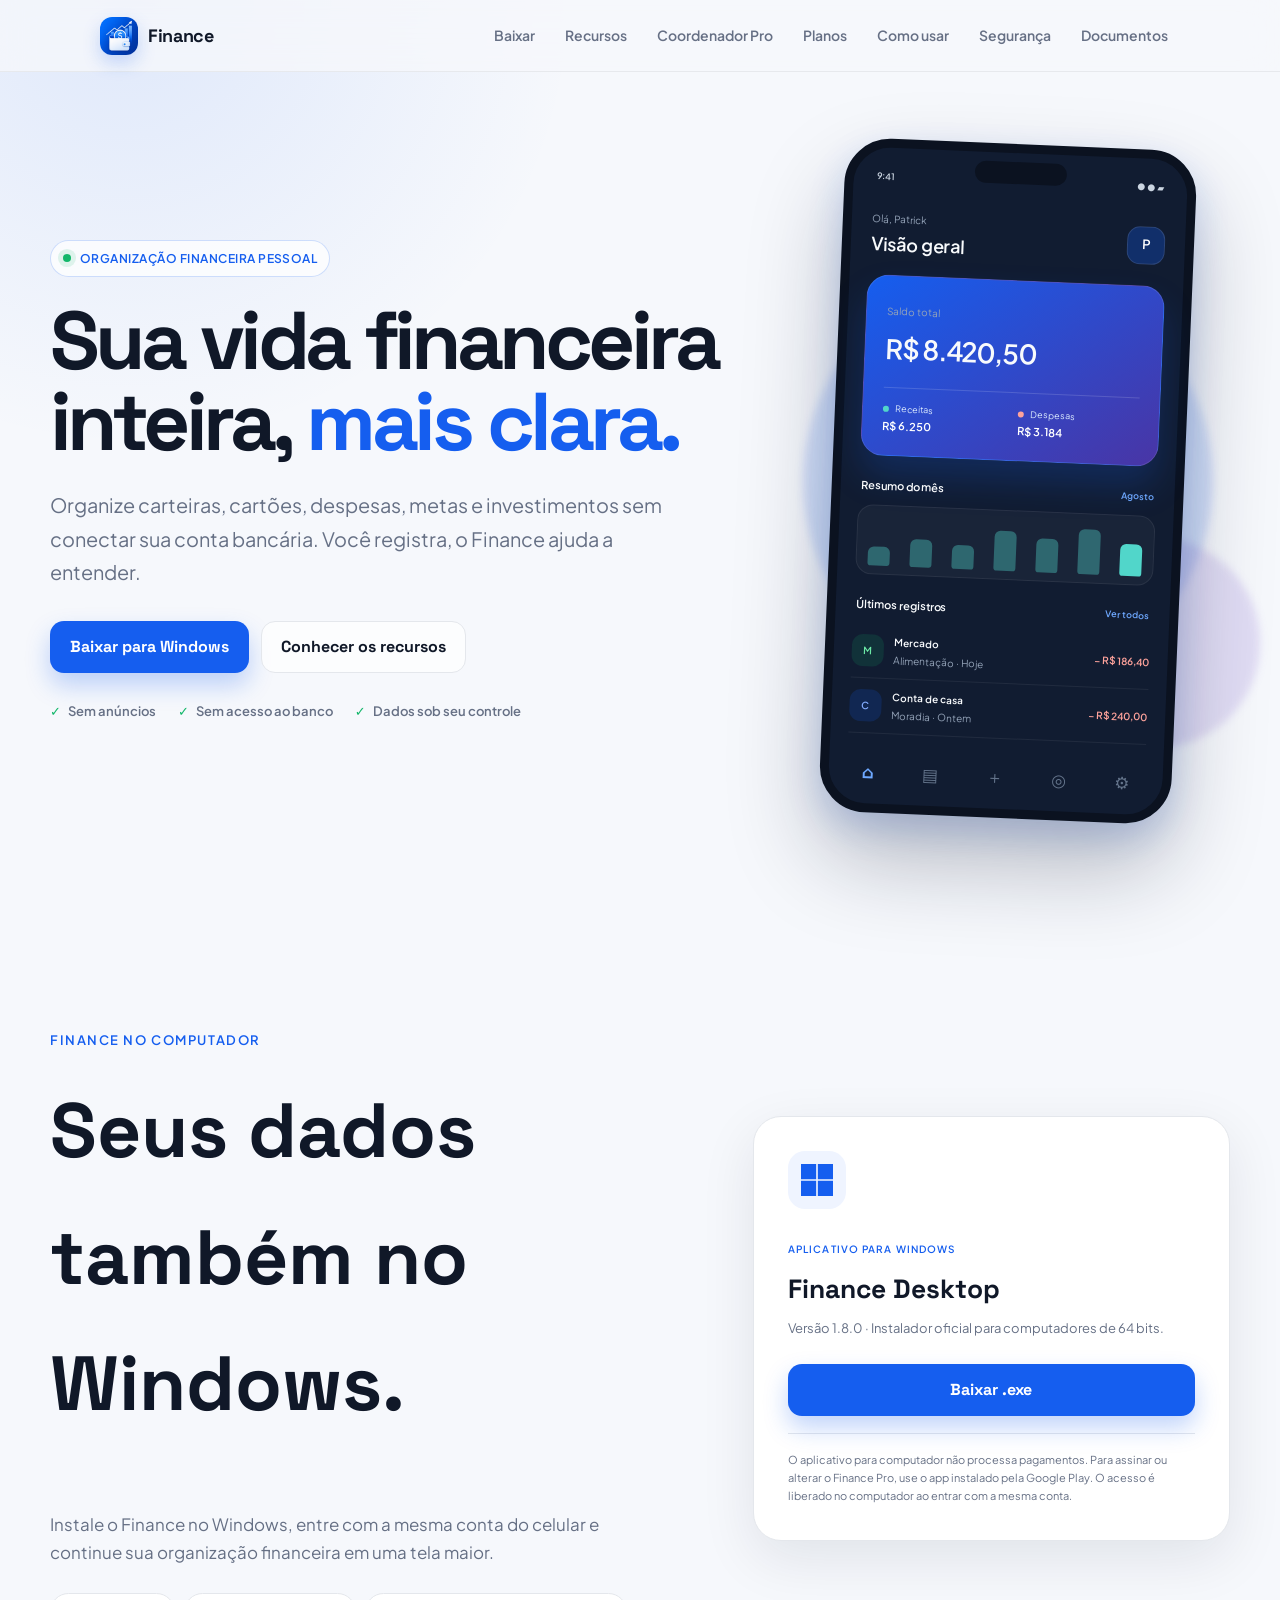
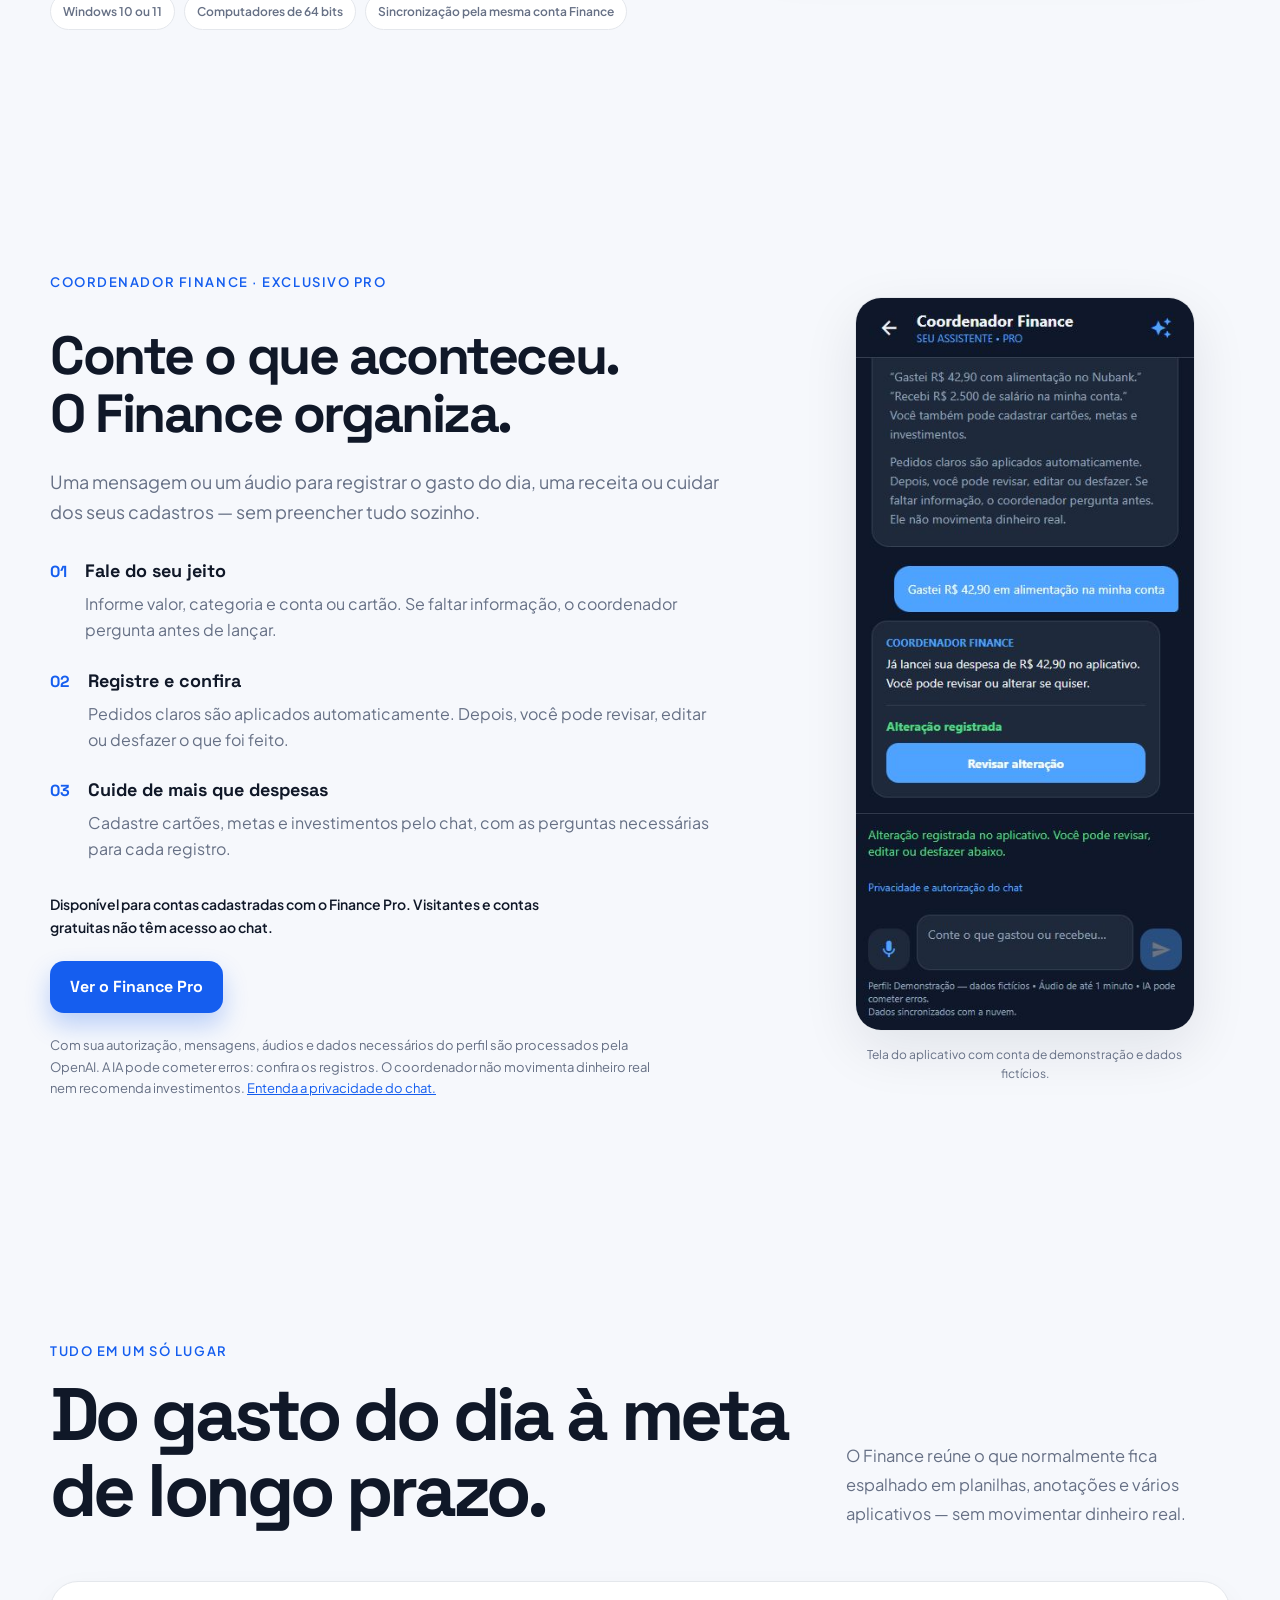
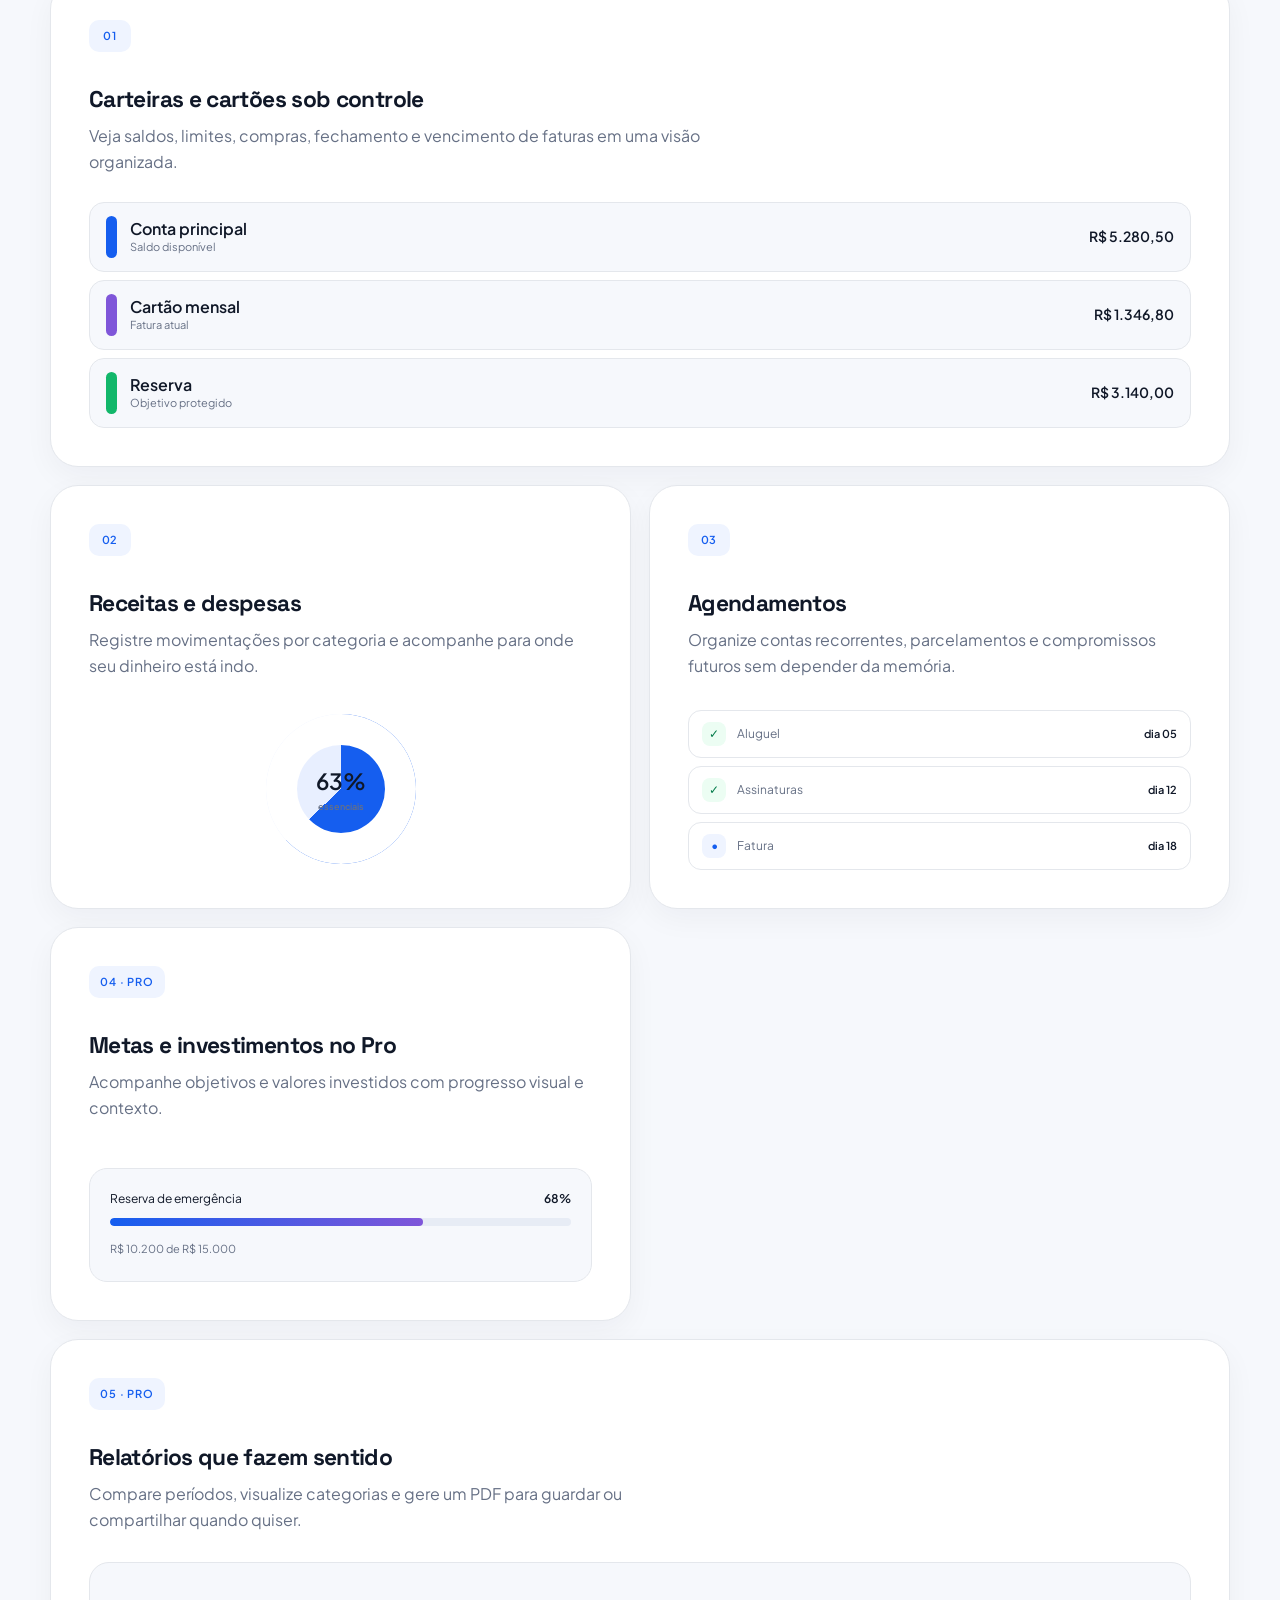
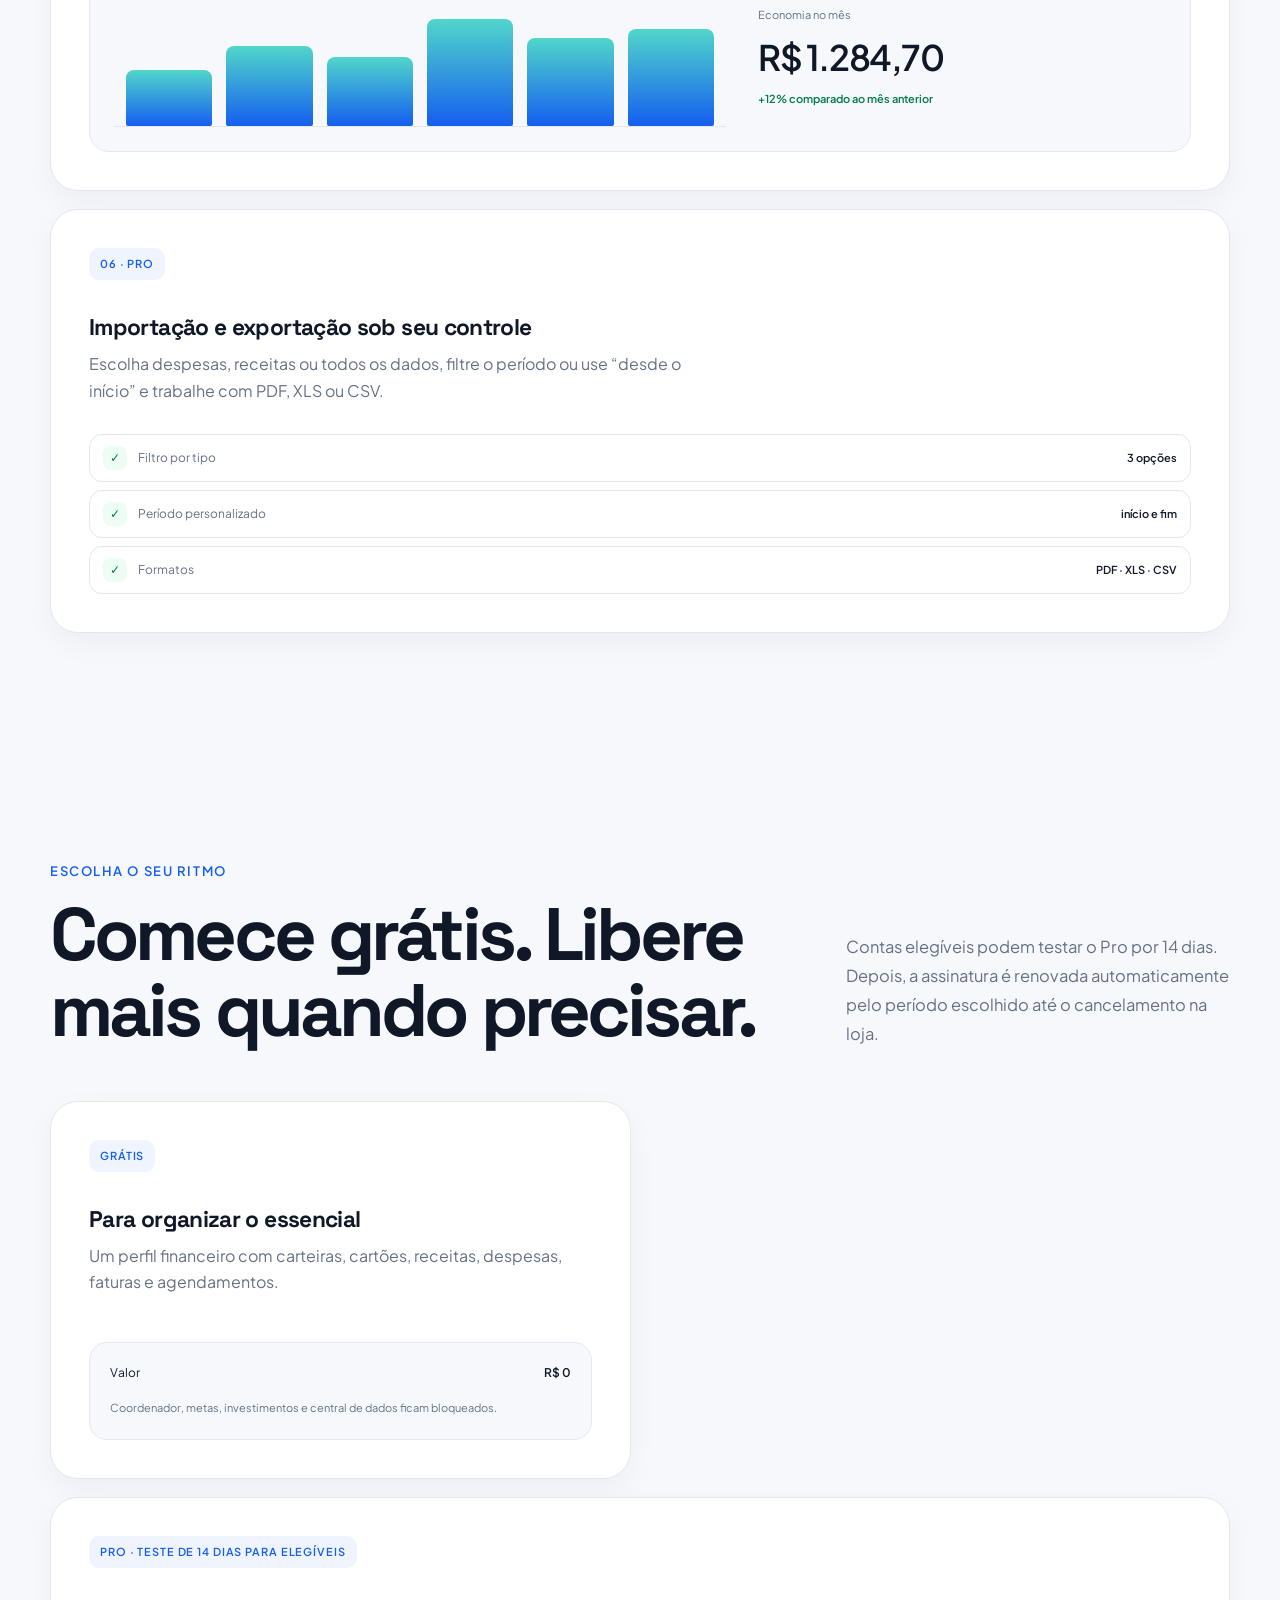
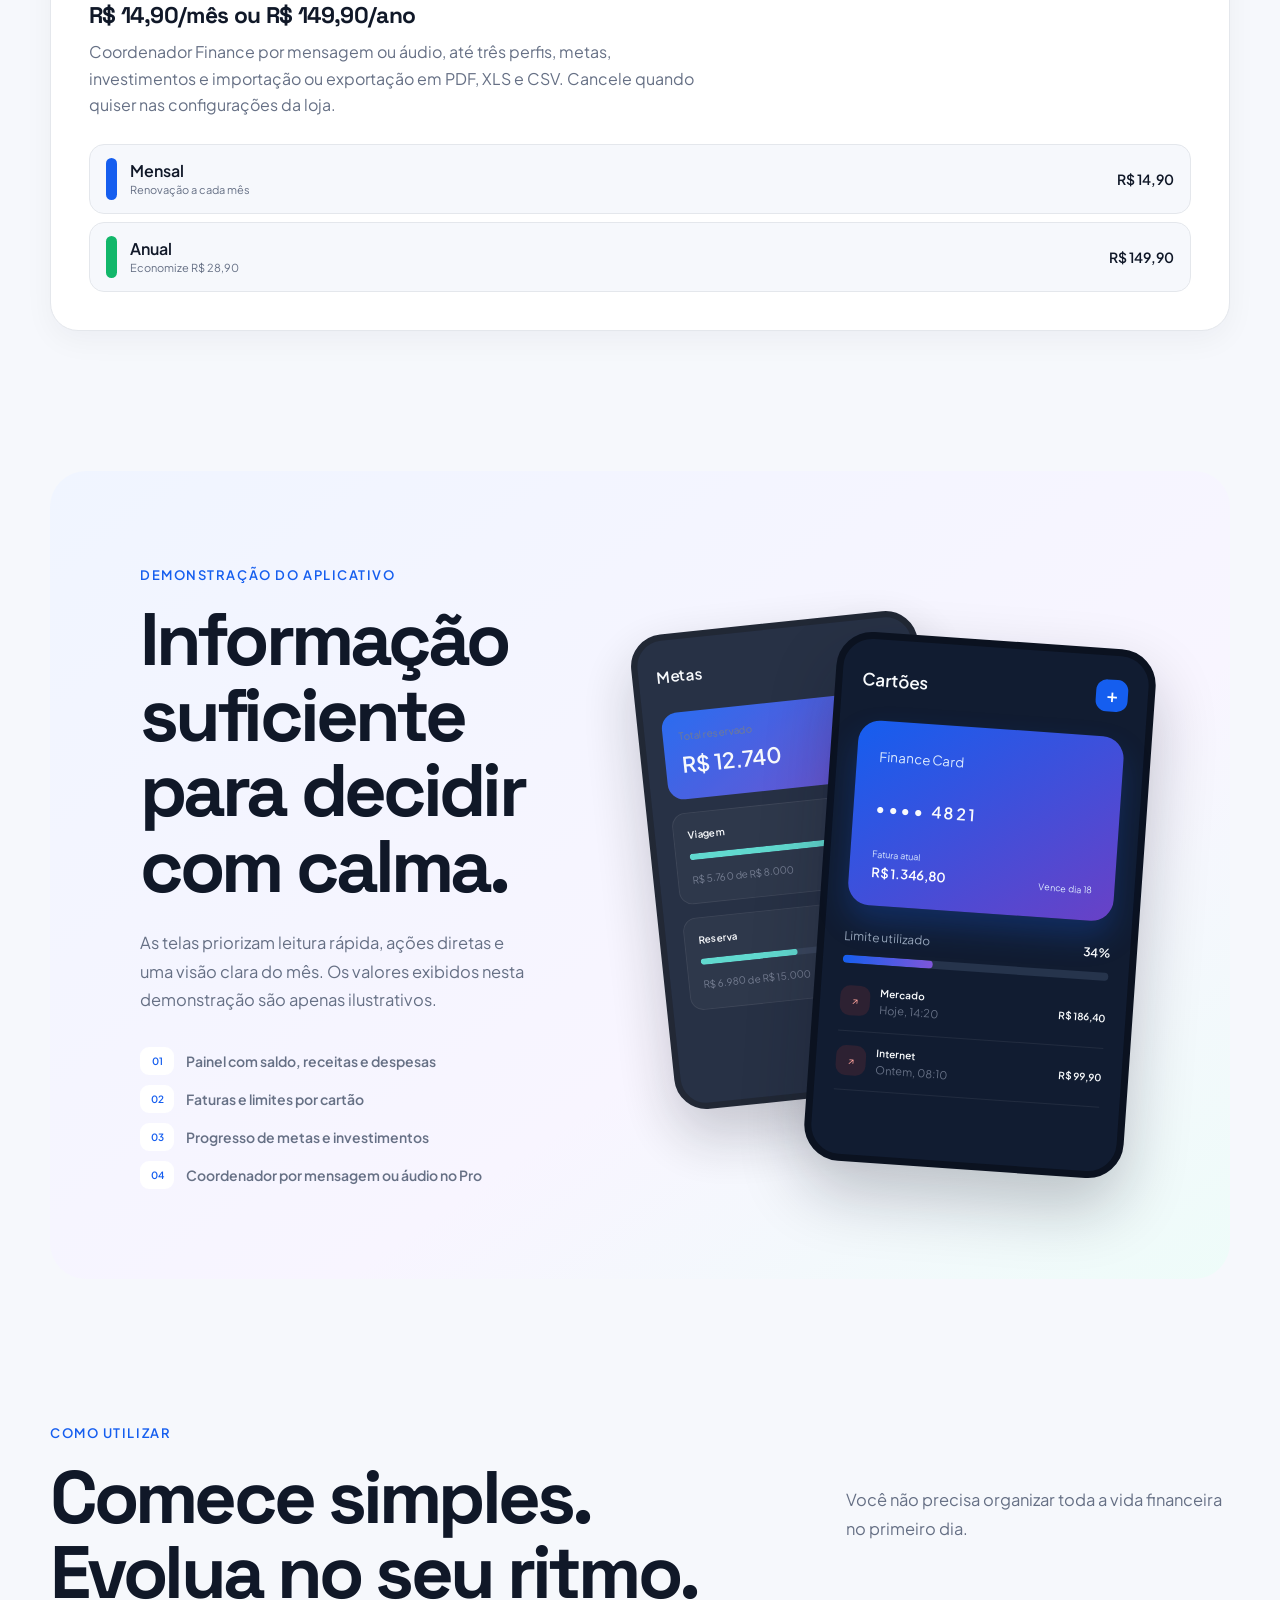
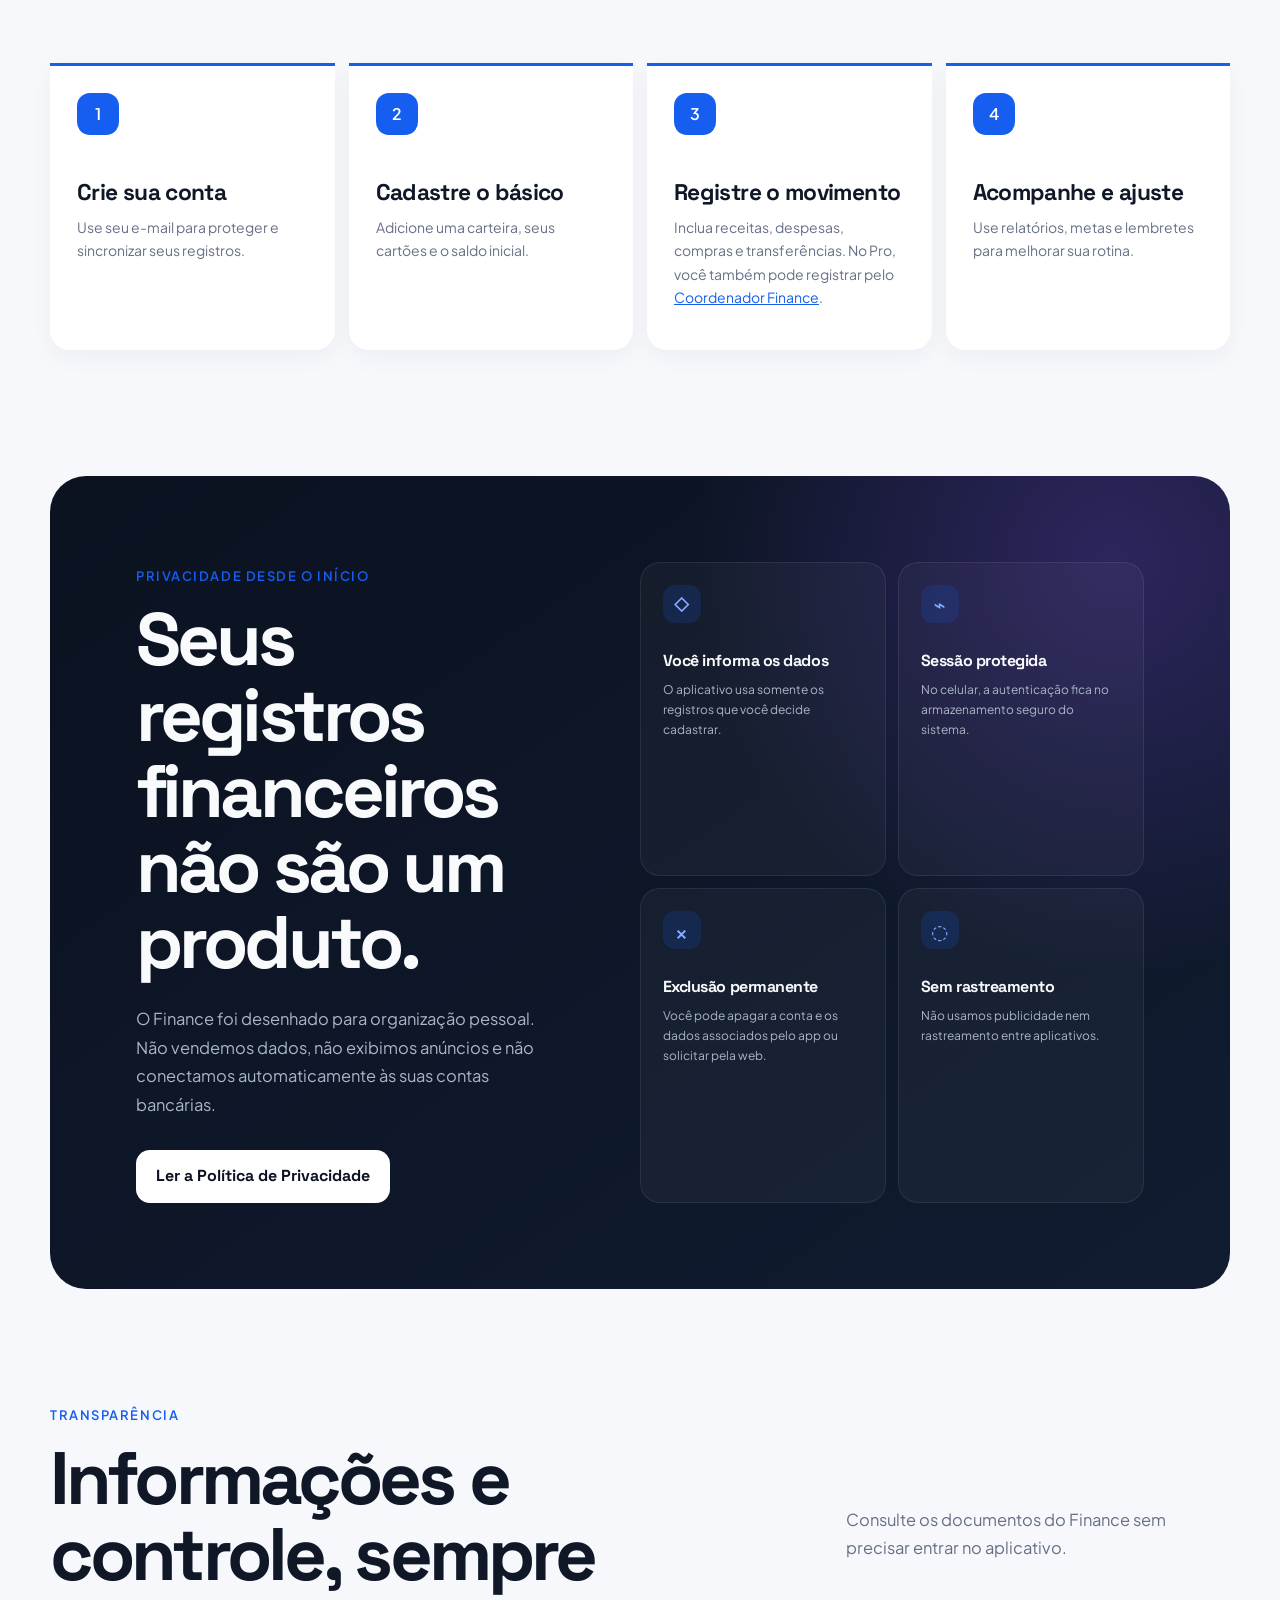
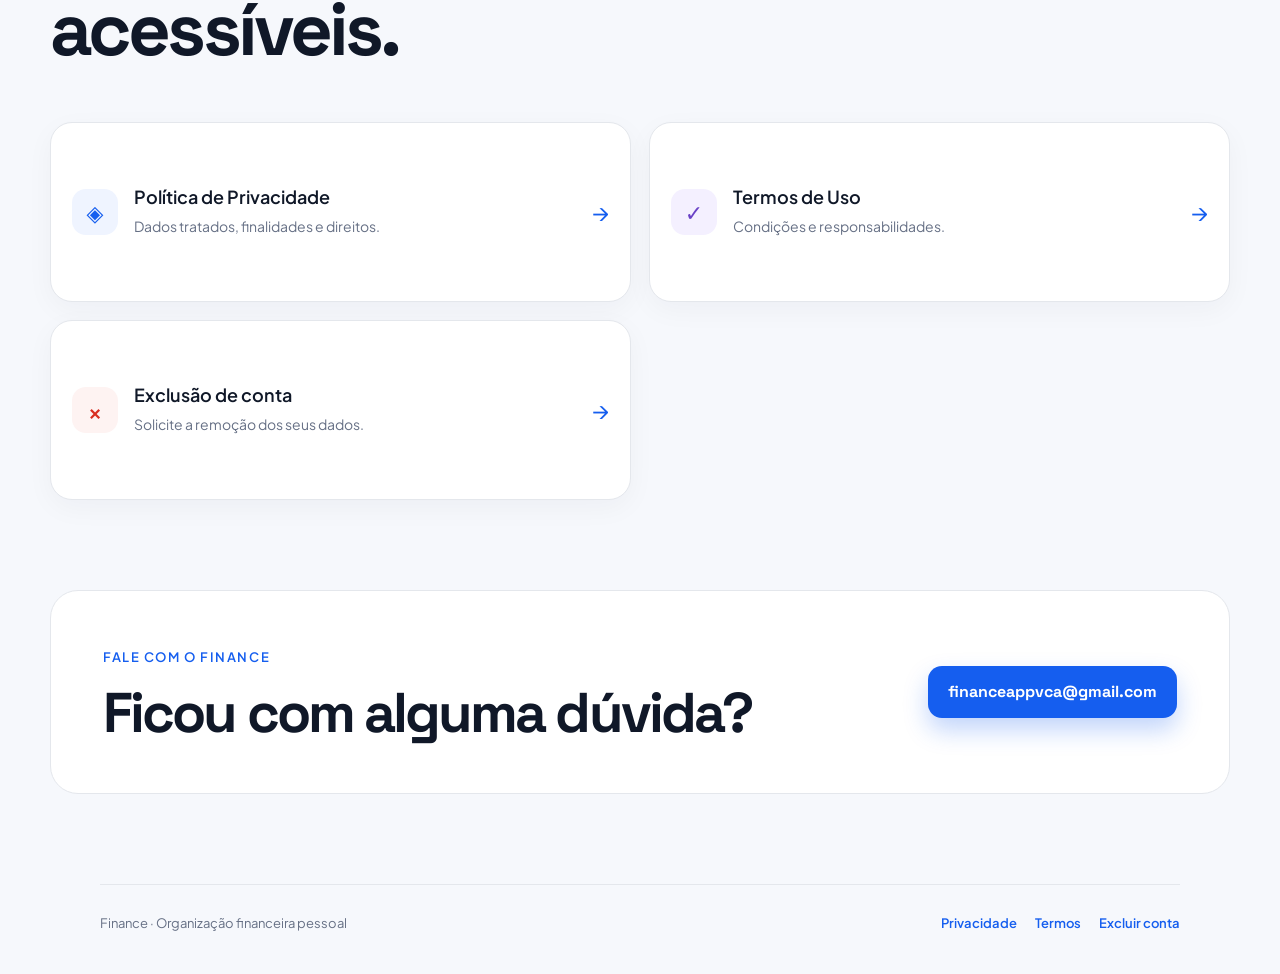
==== index.html @ f8dd66e9 "feat: present Finance Pro coordinator on official website" ====
<!doctype html>
<html lang="pt-BR">
  <head>
    <meta charset="utf-8" />
    <meta name="viewport" content="width=device-width, initial-scale=1" />
    <meta
      name="description"
      content="Organize despesas, cartões, metas e investimentos com o Finance. No Pro, registre por mensagem ou áudio com o Coordenador Finance."
    />
    <meta name="theme-color" content="#0b1220" />
    <meta property="og:type" content="website" />
    <meta property="og:locale" content="pt_BR" />
    <meta
      property="og:title"
      content="Finance — Sua vida financeira, mais clara"
    />
    <meta
      property="og:description"
      content="Organize sua vida financeira e registre por mensagem ou áudio com o Coordenador Finance, exclusivo do Pro."
    />
    <meta
      property="og:url"
      content="https://soufinance.com.br/"
    />
    <meta
      property="og:image"
      content="https://patrickvca.github.io/FinanceApp-legal/assets/og.png"
    />
    <meta name="twitter:card" content="summary_large_image" />
    <meta
      name="twitter:title"
      content="Finance — Sua vida financeira, mais clara"
    />
    <meta
      name="twitter:description"
      content="Organize sua vida financeira e registre por mensagem ou áudio com o Coordenador Finance, exclusivo do Pro."
    />
    <meta
      name="twitter:image"
      content="https://patrickvca.github.io/FinanceApp-legal/assets/og.png"
    />
    <title>Finance — Sua vida financeira, mais clara</title>
    <link rel="icon" href="favicon.svg" type="image/svg+xml" />
    <link rel="stylesheet" href="styles.css" />
  </head>
  <body>
    <a class="skip-link" href="#conteudo">Ir para o conteúdo</a>
    <header class="site-header marketing-header">
      <a class="brand" href="index.html" aria-label="Finance — início">
        <img class="brand-logo" src="assets/app-icon.png" alt="" />
        <span>Finance</span>
      </a>
      <nav aria-label="Navegação principal">
        <a href="#baixar">Baixar</a>
        <a href="#recursos">Recursos</a>
        <a href="#coordenador">Coordenador Pro</a>
        <a href="#planos">Planos</a>
        <a href="#como-usar">Como usar</a>
        <a href="#seguranca">Segurança</a>
        <a href="#documentos">Documentos</a>
      </nav>
    </header>

    <main id="conteudo" class="marketing-main">
      <section class="product-hero" aria-labelledby="hero-title">
        <div class="hero-copy">
          <span class="status-pill"
            ><span aria-hidden="true"></span> Organização financeira
            pessoal</span
          >
          <h1 id="hero-title">
            Sua vida financeira inteira, <em>mais clara.</em>
          </h1>
          <p>
            Organize carteiras, cartões, despesas, metas e investimentos sem
            conectar sua conta bancária. Você registra, o Finance ajuda a
            entender.
          </p>
          <div class="hero-actions">
            <a
              class="button button-primary"
              href="https://github.com/patrickvca/FinanceApp-legal/releases/download/v1.8.0/Finance-Setup.exe"
              >Baixar para Windows</a
            >
            <a class="button button-secondary" href="#recursos"
              >Conhecer os recursos</a
            >
          </div>
          <ul class="trust-list" aria-label="Diferenciais de privacidade">
            <li>Sem anúncios</li>
            <li>Sem acesso ao banco</li>
            <li>Dados sob seu controle</li>
          </ul>
        </div>

        <div
          class="hero-visual"
          aria-label="Demonstração ilustrativa do painel do Finance"
        >
          <div class="ambient-orb orb-one" aria-hidden="true"></div>
          <div class="ambient-orb orb-two" aria-hidden="true"></div>
          <article
            class="phone-shell"
            aria-label="Tela inicial do Finance com dados ilustrativos"
          >
            <div class="phone-bar" aria-hidden="true">
              <span>9:41</span><span>● ● ▰</span>
            </div>
            <div class="app-topline">
              <div><small>Olá, Patrick</small><strong>Visão geral</strong></div>
              <span class="avatar">P</span>
            </div>
            <div class="balance-card">
              <small>Saldo total</small>
              <strong>R$ 8.420,50</strong>
              <div class="balance-row">
                <span
                  ><i class="income-dot"></i> Receitas<br /><b
                    >R$ 6.250</b
                  ></span
                >
                <span
                  ><i class="expense-dot"></i> Despesas<br /><b
                    >R$ 3.184</b
                  ></span
                >
              </div>
            </div>
            <div class="app-section-title">
              <strong>Resumo do mês</strong><span>Agosto</span>
            </div>
            <div class="mini-chart" aria-hidden="true">
              <span style="--bar: 38%"></span><span style="--bar: 55%"></span
              ><span style="--bar: 46%"></span> <span style="--bar: 78%"></span
              ><span style="--bar: 66%"></span><span style="--bar: 88%"></span>
              <span class="active" style="--bar: 62%"></span>
            </div>
            <div class="app-section-title">
              <strong>Últimos registros</strong><span>Ver todos</span>
            </div>
            <div class="transaction-row">
              <i class="transaction-icon market">M</i
              ><span><b>Mercado</b><small>Alimentação · Hoje</small></span
              ><strong>− R$ 186,40</strong>
            </div>
            <div class="transaction-row">
              <i class="transaction-icon home">C</i
              ><span><b>Conta de casa</b><small>Moradia · Ontem</small></span
              ><strong>− R$ 240,00</strong>
            </div>
            <div class="app-nav" aria-hidden="true">
              <b>⌂</b><span>▤</span><span>＋</span><span>◎</span><span>⚙</span>
            </div>
          </article>
        </div>
      </section>

      <section
        id="baixar"
        class="download-section"
        aria-labelledby="download-title"
      >
        <div class="download-copy">
          <span class="eyebrow">Finance no computador</span>
          <h2 id="download-title">Seus dados também no Windows.</h2>
          <p>
            Instale o Finance no Windows, entre com a mesma conta do celular e
            continue sua organização financeira em uma tela maior.
          </p>
          <ul
            class="download-details"
            aria-label="Requisitos do Finance para Windows"
          >
            <li>Windows 10 ou 11</li>
            <li>Computadores de 64 bits</li>
            <li>Sincronização pela mesma conta Finance</li>
          </ul>
        </div>
        <aside
          class="download-card"
          aria-label="Download do Finance para Windows"
        >
          <span class="windows-mark" aria-hidden="true">
            <span class="windows-logo"></span>
          </span>
          <div>
            <small>APLICATIVO PARA WINDOWS</small>
            <strong>Finance Desktop</strong>
          <p>Versão 1.8.0 · Instalador oficial para computadores de 64 bits.</p>
          </div>
          <a
            class="button button-primary download-button"
            href="https://github.com/patrickvca/FinanceApp-legal/releases/download/v1.8.0/Finance-Setup.exe"
            >Baixar .exe</a
          >
          <p class="store-only-note">
            O aplicativo para computador não processa pagamentos. Para assinar
            ou alterar o Finance Pro, use o app instalado pela Google Play.
            O acesso é liberado no computador ao entrar com a mesma conta.
          </p>
        </aside>
      </section>

      <section id="coordenador" class="section-block coordinator-section" aria-labelledby="coordinator-title">
        <div class="coordinator-copy">
          <span class="eyebrow">Coordenador Finance · Exclusivo Pro</span>
          <h2 id="coordinator-title">Conte o que aconteceu.<br />O Finance organiza.</h2>
          <p class="coordinator-lead">Uma mensagem ou um áudio para registrar o gasto do dia, uma receita ou cuidar dos seus cadastros — sem preencher tudo sozinho.</p>
          <ol class="coordinator-steps">
            <li><span>01</span><div><h3>Fale do seu jeito</h3><p>Informe valor, categoria e conta ou cartão. Se faltar informação, o coordenador pergunta antes de lançar.</p></div></li>
            <li><span>02</span><div><h3>Registre e confira</h3><p>Pedidos claros são aplicados automaticamente. Depois, você pode revisar, editar ou desfazer o que foi feito.</p></div></li>
            <li><span>03</span><div><h3>Cuide de mais que despesas</h3><p>Cadastre cartões, metas e investimentos pelo chat, com as perguntas necessárias para cada registro.</p></div></li>
          </ol>
          <p class="coordinator-access">Disponível para contas cadastradas com o Finance Pro. Visitantes e contas gratuitas não têm acesso ao chat.</p>
          <a class="button button-primary" href="#planos">Ver o Finance Pro</a>
          <p class="coordinator-privacy">Com sua autorização, mensagens, áudios e dados necessários do perfil são processados pela OpenAI. A IA pode cometer erros: confira os registros. O coordenador não movimenta dinheiro real nem recomenda investimentos. <a href="privacidade.html">Entenda a privacidade do chat.</a></p>
        </div>
        <figure class="coordinator-preview">
          <img src="assets/coordenador-chat.png" alt="Coordenador Finance Pro registrando uma despesa de R$ 42,90 por mensagem, com opção de revisar a alteração e enviar áudio." width="390" height="844" loading="lazy" />
          <figcaption>Tela do aplicativo com conta de demonstração e dados fictícios.</figcaption>
        </figure>
      </section>

      <section
        id="recursos"
        class="section-block"
        aria-labelledby="features-title"
      >
        <header class="section-heading">
          <div>
            <span class="eyebrow">Tudo em um só lugar</span>
            <h2 id="features-title">Do gasto do dia à meta de longo prazo.</h2>
          </div>
          <p>
            O Finance reúne o que normalmente fica espalhado em planilhas,
            anotações e vários aplicativos — sem movimentar dinheiro real.
          </p>
        </header>

        <div class="feature-grid">
          <article class="feature-card feature-card-wide">
            <span class="feature-number">01</span>
            <h3>Carteiras e cartões sob controle</h3>
            <p>
              Veja saldos, limites, compras, fechamento e vencimento de faturas
              em uma visão organizada.
            </p>
            <div class="wallet-demo" aria-label="Exemplo ilustrativo de saldos">
              <div>
                <span class="wallet-color blue"></span>
                <p><b>Conta principal</b><small>Saldo disponível</small></p>
                <strong>R$ 5.280,50</strong>
              </div>
              <div>
                <span class="wallet-color violet"></span>
                <p><b>Cartão mensal</b><small>Fatura atual</small></p>
                <strong>R$ 1.346,80</strong>
              </div>
              <div>
                <span class="wallet-color teal"></span>
                <p><b>Reserva</b><small>Objetivo protegido</small></p>
                <strong>R$ 3.140,00</strong>
              </div>
            </div>
          </article>

          <article class="feature-card">
            <span class="feature-number">02</span>
            <h3>Receitas e despesas</h3>
            <p>
              Registre movimentações por categoria e acompanhe para onde seu
              dinheiro está indo.
            </p>
            <div class="donut-demo" aria-hidden="true">
              <span>63%<small>essenciais</small></span>
            </div>
          </article>

          <article class="feature-card">
            <span class="feature-number">03</span>
            <h3>Agendamentos</h3>
            <p>
              Organize contas recorrentes, parcelamentos e compromissos futuros
              sem depender da memória.
            </p>
            <ul class="compact-list" aria-label="Exemplos de agendamentos">
              <li>
                <i class="check-mark">✓</i><span>Aluguel</span><b>dia 05</b>
              </li>
              <li>
                <i class="check-mark">✓</i><span>Assinaturas</span><b>dia 12</b>
              </li>
              <li>
                <i class="clock-mark">•</i><span>Fatura</span><b>dia 18</b>
              </li>
            </ul>
          </article>

          <article class="feature-card">
            <span class="feature-number">04 · PRO</span>
            <h3>Metas e investimentos no Pro</h3>
            <p>
              Acompanhe objetivos e valores investidos com progresso visual e
              contexto.
            </p>
            <div class="goal-demo">
              <div><span>Reserva de emergência</span><b>68%</b></div>
              <div class="goal-track"><i style="width: 68%"></i></div>
              <small>R$ 10.200 de R$ 15.000</small>
            </div>
          </article>

          <article class="feature-card feature-card-wide">
            <span class="feature-number">05 · PRO</span>
            <h3>Relatórios que fazem sentido</h3>
            <p>
              Compare períodos, visualize categorias e gere um PDF para guardar
              ou compartilhar quando quiser.
            </p>
            <div
              class="report-demo"
              aria-label="Exemplo ilustrativo de relatório mensal"
            >
              <div class="report-bars" aria-hidden="true">
                <i style="--h: 44%"></i><i style="--h: 63%"></i
                ><i style="--h: 54%"></i><i style="--h: 84%"></i
                ><i style="--h: 69%"></i><i style="--h: 76%"></i>
              </div>
              <div class="report-summary">
                <small>Economia no mês</small><strong>R$ 1.284,70</strong
                ><span>+12% comparado ao mês anterior</span>
              </div>
            </div>
          </article>

          <article class="feature-card feature-card-wide">
            <span class="feature-number">06 · PRO</span>
            <h3>Importação e exportação sob seu controle</h3>
            <p>
              Escolha despesas, receitas ou todos os dados, filtre o período ou
              use “desde o início” e trabalhe com PDF, XLS ou CSV.
            </p>
            <ul class="compact-list" aria-label="Opções da central de dados">
              <li>
                <i class="check-mark">✓</i><span>Filtro por tipo</span
                ><b>3 opções</b>
              </li>
              <li>
                <i class="check-mark">✓</i><span>Período personalizado</span
                ><b>início e fim</b>
              </li>
              <li>
                <i class="check-mark">✓</i><span>Formatos</span
                ><b>PDF · XLS · CSV</b>
              </li>
            </ul>
          </article>
        </div>
      </section>

      <section id="planos" class="section-block" aria-labelledby="plans-title">
        <header class="section-heading">
          <div>
            <span class="eyebrow">Escolha o seu ritmo</span>
            <h2 id="plans-title">
              Comece grátis. Libere mais quando precisar.
            </h2>
          </div>
          <p>
            Contas elegíveis podem testar o Pro por 14 dias. Depois, a
            assinatura é renovada automaticamente pelo período escolhido até o
            cancelamento na loja.
          </p>
        </header>
        <div class="feature-grid">
          <article class="feature-card">
            <span class="feature-number">GRÁTIS</span>
            <h3>Para organizar o essencial</h3>
            <p>
              Um perfil financeiro com carteiras, cartões, receitas, despesas,
              faturas e agendamentos.
            </p>
            <div class="goal-demo">
              <div><span>Valor</span><b>R$ 0</b></div>
              <small
                >Coordenador, metas, investimentos e central de dados ficam
                bloqueados.</small
              >
            </div>
          </article>
          <article class="feature-card feature-card-wide">
            <span class="feature-number"
              >PRO · TESTE DE 14 DIAS PARA ELEGÍVEIS</span
            >
            <h3>R$ 14,90/mês ou R$ 149,90/ano</h3>
            <p>
              Coordenador Finance por mensagem ou áudio, até três perfis, metas,
              investimentos e importação ou exportação em PDF, XLS e CSV. Cancele quando quiser nas configurações da
              loja.
            </p>
            <div class="wallet-demo" aria-label="Recursos do plano Pro">
              <div>
                <span class="wallet-color blue"></span>
                <p><b>Mensal</b><small>Renovação a cada mês</small></p>
                <strong>R$ 14,90</strong>
              </div>
              <div>
                <span class="wallet-color teal"></span>
                <p><b>Anual</b><small>Economize R$ 28,90</small></p>
                <strong>R$ 149,90</strong>
              </div>
            </div>
          </article>
        </div>
      </section>

      <section class="showcase-section" aria-labelledby="showcase-title">
        <div class="showcase-copy">
          <span class="eyebrow">Demonstração do aplicativo</span>
          <h2 id="showcase-title">
            Informação suficiente para decidir com calma.
          </h2>
          <p>
            As telas priorizam leitura rápida, ações diretas e uma visão clara
            do mês. Os valores exibidos nesta demonstração são apenas
            ilustrativos.
          </p>
          <ul class="showcase-points">
            <li><span>01</span> Painel com saldo, receitas e despesas</li>
            <li><span>02</span> Faturas e limites por cartão</li>
            <li><span>03</span> Progresso de metas e investimentos</li>
            <li><span>04</span> Coordenador por mensagem ou áudio no Pro</li>
          </ul>
        </div>
        <div
          class="screen-gallery"
          aria-label="Telas demonstrativas do Finance"
        >
          <article class="screen-card screen-card-back">
            <div class="screen-heading"><span>Metas</span><i>＋</i></div>
            <div class="screen-kpi">
              <small>Total reservado</small><strong>R$ 12.740</strong>
            </div>
            <div class="screen-goal">
              <div><b>Viagem</b><span>72%</span></div>
              <i><em style="width: 72%"></em></i
              ><small>R$ 5.760 de R$ 8.000</small>
            </div>
            <div class="screen-goal">
              <div><b>Reserva</b><span>46%</span></div>
              <i><em style="width: 46%"></em></i
              ><small>R$ 6.980 de R$ 15.000</small>
            </div>
          </article>
          <article class="screen-card screen-card-front">
            <div class="screen-heading"><span>Cartões</span><i>＋</i></div>
            <div class="credit-card-demo">
              <small>Finance Card</small><strong>•••• 4821</strong>
              <div>
                <span>Fatura atual<br /><b>R$ 1.346,80</b></span
                ><span>Vence dia 18</span>
              </div>
            </div>
            <div class="limit-label">
              <span>Limite utilizado</span><b>34%</b>
            </div>
            <div class="goal-track"><i style="width: 34%"></i></div>
            <div class="screen-movement">
              <i>↗</i><span><b>Mercado</b><small>Hoje, 14:20</small></span
              ><strong>R$ 186,40</strong>
            </div>
            <div class="screen-movement">
              <i>↗</i><span><b>Internet</b><small>Ontem, 08:10</small></span
              ><strong>R$ 99,90</strong>
            </div>
          </article>
        </div>
      </section>

      <section
        id="como-usar"
        class="section-block how-section"
        aria-labelledby="how-title"
      >
        <header class="section-heading compact-heading">
          <div>
            <span class="eyebrow">Como utilizar</span>
            <h2 id="how-title">Comece simples. Evolua no seu ritmo.</h2>
          </div>
          <p>
            Você não precisa organizar toda a vida financeira no primeiro dia.
          </p>
        </header>
        <ol class="steps-grid">
          <li>
            <span>1</span>
            <h3>Crie sua conta</h3>
            <p>Use seu e-mail para proteger e sincronizar seus registros.</p>
          </li>
          <li>
            <span>2</span>
            <h3>Cadastre o básico</h3>
            <p>Adicione uma carteira, seus cartões e o saldo inicial.</p>
          </li>
          <li>
            <span>3</span>
            <h3>Registre o movimento</h3>
            <p>Inclua receitas, despesas, compras e transferências. No Pro, você também pode registrar pelo <a href="#coordenador">Coordenador Finance</a>.</p>
          </li>
          <li>
            <span>4</span>
            <h3>Acompanhe e ajuste</h3>
            <p>Use relatórios, metas e lembretes para melhorar sua rotina.</p>
          </li>
        </ol>
      </section>

      <section
        id="seguranca"
        class="security-section"
        aria-labelledby="security-title"
      >
        <div class="security-copy">
          <span class="eyebrow eyebrow-light">Privacidade desde o início</span>
          <h2 id="security-title">
            Seus registros financeiros não são um produto.
          </h2>
          <p>
            O Finance foi desenhado para organização pessoal. Não vendemos
            dados, não exibimos anúncios e não conectamos automaticamente às
            suas contas bancárias.
          </p>
          <a class="button button-light" href="privacidade.html"
            >Ler a Política de Privacidade</a
          >
        </div>
        <div class="security-grid">
          <article>
            <span aria-hidden="true">◇</span>
            <h3>Você informa os dados</h3>
            <p>
              O aplicativo usa somente os registros que você decide cadastrar.
            </p>
          </article>
          <article>
            <span aria-hidden="true">⌁</span>
            <h3>Sessão protegida</h3>
            <p>
              No celular, a autenticação fica no armazenamento seguro do
              sistema.
            </p>
          </article>
          <article>
            <span aria-hidden="true">×</span>
            <h3>Exclusão permanente</h3>
            <p>
              Você pode apagar a conta e os dados associados pelo app ou
              solicitar pela web.
            </p>
          </article>
          <article>
            <span aria-hidden="true">◌</span>
            <h3>Sem rastreamento</h3>
            <p>Não usamos publicidade nem rastreamento entre aplicativos.</p>
          </article>
        </div>
      </section>

      <section
        id="documentos"
        class="section-block documents-section"
        aria-labelledby="documents-title"
      >
        <header class="section-heading compact-heading">
          <div>
            <span class="eyebrow">Transparência</span>
            <h2 id="documents-title">
              Informações e controle, sempre acessíveis.
            </h2>
          </div>
          <p>
            Consulte os documentos do Finance sem precisar entrar no aplicativo.
          </p>
        </header>
        <div class="document-grid document-grid-three">
          <a class="document-card" href="privacidade.html">
            <span class="document-icon" aria-hidden="true">◈</span>
            <span class="document-content"
              ><strong>Política de Privacidade</strong
              ><span>Dados tratados, finalidades e direitos.</span></span
            >
            <span class="document-arrow" aria-hidden="true">→</span>
          </a>
          <a class="document-card" href="termos.html">
            <span class="document-icon violet" aria-hidden="true">✓</span>
            <span class="document-content"
              ><strong>Termos de Uso</strong
              ><span>Condições e responsabilidades.</span></span
            >
            <span class="document-arrow" aria-hidden="true">→</span>
          </a>
          <a class="document-card deletion-card" href="exclusao-de-conta.html">
            <span class="document-icon danger" aria-hidden="true">×</span>
            <span class="document-content"
              ><strong>Exclusão de conta</strong
              ><span>Solicite a remoção dos seus dados.</span></span
            >
            <span class="document-arrow" aria-hidden="true">→</span>
          </a>
        </div>
      </section>

      <section class="contact-band" aria-label="Contato e suporte">
        <div>
          <span class="eyebrow">Fale com o Finance</span>
          <h2>Ficou com alguma dúvida?</h2>
        </div>
        <a class="button button-primary" href="mailto:financeappvca@gmail.com"
          >financeappvca@gmail.com</a
        >
      </section>
    </main>

    <footer>
      <span>Finance · Organização financeira pessoal</span>
      <div class="footer-links">
        <a href="privacidade.html">Privacidade</a
        ><a href="termos.html">Termos</a
        ><a href="exclusao-de-conta.html">Excluir conta</a>
      </div>
    </footer>
  </body>
</html>
---- styles.css ----
@font-face {
  font-family: "Plus Jakarta Sans";
  src: url("assets/fonts/PlusJakartaSans-Regular.ttf") format("truetype");
  font-style: normal;
  font-weight: 400;
  font-display: swap;
}

@font-face {
  font-family: "Plus Jakarta Sans";
  src: url("assets/fonts/PlusJakartaSans-SemiBold.ttf") format("truetype");
  font-style: normal;
  font-weight: 600 800;
  font-display: swap;
}

@font-face {
  font-family: "Space Grotesk";
  src: url("assets/fonts/SpaceGrotesk-Medium.ttf") format("truetype");
  font-style: normal;
  font-weight: 400 600;
  font-display: swap;
}

@font-face {
  font-family: "Space Grotesk";
  src: url("assets/fonts/SpaceGrotesk-Bold.ttf") format("truetype");
  font-style: normal;
  font-weight: 700 900;
  font-display: swap;
}

:root {
  color-scheme: light dark;
  --primary: #155eef;
  --primary-soft: #eff4ff;
  --violet: #6941c6;
  --background: #f6f8fc;
  --surface: #ffffff;
  --foreground: #101828;
  --muted: #667085;
  --border: #e4e7ec;
  --warning: #b54708;
  --warning-bg: #fff7ed;
  --shadow: 0 18px 55px rgba(16, 24, 40, 0.09);
  --dark: #0b1220;
  --dark-surface: #111c31;
  --cyan: #51d6ca;
}

* {
  box-sizing: border-box;
}

html {
  scroll-behavior: smooth;
}

body {
  margin: 0;
  min-height: 100vh;
  background:
    radial-gradient(
      circle at 10% 0%,
      rgba(21, 94, 239, 0.1),
      transparent 28rem
    ),
    var(--background);
  color: var(--foreground);
  font-family:
    "Plus Jakarta Sans",
    ui-sans-serif,
    system-ui,
    -apple-system,
    BlinkMacSystemFont,
    "Segoe UI",
    sans-serif;
  line-height: 1.65;
  -webkit-font-smoothing: antialiased;
}

a {
  color: var(--primary);
}

.skip-link {
  position: fixed;
  top: 10px;
  left: 10px;
  z-index: 100;
  transform: translateY(-140%);
  padding: 10px 14px;
  border-radius: 10px;
  color: white;
  background: var(--primary);
  font-weight: 800;
}

.skip-link:focus {
  transform: translateY(0);
}

.site-header {
  position: sticky;
  top: 0;
  z-index: 10;
  display: flex;
  align-items: center;
  justify-content: space-between;
  gap: 24px;
  min-height: 72px;
  padding: 12px max(24px, calc((100vw - 1080px) / 2));
  border-bottom: 1px solid rgba(228, 231, 236, 0.85);
  background: rgba(246, 248, 252, 0.88);
  backdrop-filter: blur(18px);
}

.brand {
  display: inline-flex;
  align-items: center;
  gap: 10px;
  color: var(--foreground);
  font-size: 18px;
  font-weight: 800;
  font-family: "Space Grotesk", sans-serif;
  text-decoration: none;
  letter-spacing: -0.02em;
}

.brand-mark {
  display: grid;
  width: 38px;
  height: 38px;
  place-items: center;
  border-radius: 12px;
  color: white;
  background: linear-gradient(145deg, #155eef, #6941c6);
  box-shadow: 0 8px 18px rgba(21, 94, 239, 0.25);
}

.brand-logo {
  width: 38px;
  height: 38px;
  border-radius: 12px;
  box-shadow: 0 8px 18px rgba(21, 94, 239, 0.22);
}

.marketing-header {
  background: rgba(246, 248, 252, 0.78);
}

.marketing-main {
  overflow: hidden;
}

.product-hero {
  position: relative;
  display: grid;
  grid-template-columns: minmax(0, 1.05fr) minmax(390px, 0.68fr);
  align-items: center;
  gap: clamp(32px, 4vw, 64px);
  width: min(100% - 40px, 1180px);
  min-height: calc(100vh - 72px);
  margin-inline: auto;
  padding: 72px 0 82px;
}

.hero-copy {
  position: relative;
  z-index: 2;
}

.status-pill {
  display: inline-flex;
  align-items: center;
  gap: 9px;
  margin-bottom: 24px;
  padding: 8px 12px;
  border: 1px solid rgba(21, 94, 239, 0.2);
  border-radius: 999px;
  color: var(--primary);
  background: rgba(255, 255, 255, 0.72);
  font-size: 12px;
  font-weight: 800;
  letter-spacing: 0.04em;
  text-transform: uppercase;
}

.status-pill span {
  width: 8px;
  height: 8px;
  border-radius: 50%;
  background: #12b76a;
  box-shadow: 0 0 0 5px rgba(18, 183, 106, 0.12);
}

.product-hero h1 {
  max-width: 720px;
  margin-bottom: 26px;
  font-size: clamp(3.4rem, 6.4vw, 5.55rem);
  line-height: 0.98;
}

.product-hero h1 em {
  color: var(--primary);
  font-style: normal;
}

.hero-copy > p {
  max-width: 650px;
  color: var(--muted);
  font-size: clamp(1.07rem, 2vw, 1.24rem);
  line-height: 1.7;
}

.hero-actions {
  display: flex;
  flex-wrap: wrap;
  gap: 12px;
  margin-top: 32px;
}

.button {
  display: inline-flex;
  min-height: 50px;
  align-items: center;
  justify-content: center;
  padding: 12px 19px;
  border: 1px solid transparent;
  border-radius: 14px;
  font-weight: 800;
  font-family: "Space Grotesk", sans-serif;
  text-decoration: none;
  transition:
    transform 160ms ease,
    box-shadow 160ms ease,
    background 160ms ease;
}

.button:hover,
.button:focus-visible {
  transform: translateY(-2px);
  outline: none;
}

.button-primary {
  color: white;
  background: var(--primary);
  box-shadow: 0 12px 25px rgba(21, 94, 239, 0.26);
}

.button-secondary {
  border-color: var(--border);
  color: var(--foreground);
  background: rgba(255, 255, 255, 0.72);
}

.trust-list {
  display: flex;
  flex-wrap: wrap;
  gap: 10px 22px;
  margin: 28px 0 0;
  padding: 0;
  color: var(--muted);
  font-size: 13px;
  font-weight: 700;
  list-style: none;
}

.trust-list li::before {
  content: "✓";
  margin-right: 7px;
  color: #12b76a;
  font-weight: 900;
}

.hero-visual {
  position: relative;
  display: grid;
  min-height: 665px;
  place-items: center;
}

.ambient-orb {
  position: absolute;
  border-radius: 50%;
  filter: blur(4px);
}

.orb-one {
  width: 410px;
  height: 410px;
  background: rgba(21, 94, 239, 0.15);
}

.orb-two {
  right: -30px;
  bottom: 70px;
  width: 210px;
  height: 210px;
  background: rgba(105, 65, 198, 0.15);
}

.phone-shell {
  position: relative;
  z-index: 2;
  width: 352px;
  min-height: 650px;
  padding: 14px 18px 16px;
  border: 9px solid var(--dark);
  border-radius: 46px;
  color: #f8fafc;
  background: var(--dark-surface);
  box-shadow:
    0 45px 90px rgba(15, 23, 42, 0.28),
    0 15px 35px rgba(21, 94, 239, 0.18);
  transform: rotate(2.4deg);
}

.phone-shell::before {
  content: "";
  position: absolute;
  top: 9px;
  left: 50%;
  width: 92px;
  height: 22px;
  border-radius: 999px;
  background: var(--dark);
  transform: translateX(-50%);
}

.phone-bar,
.app-topline,
.balance-row,
.app-section-title,
.transaction-row,
.app-nav {
  display: flex;
  align-items: center;
  justify-content: space-between;
}

.phone-bar {
  height: 31px;
  padding-inline: 5px;
  color: #cbd5e1;
  font-size: 9px;
  font-weight: 800;
}

.app-topline {
  margin: 18px 2px 17px;
}

.app-topline div {
  display: grid;
  gap: 1px;
}

.app-topline small,
.balance-card small,
.transaction-row small {
  color: #94a3b8;
  font-size: 10px;
}

.app-topline strong {
  font-size: 18px;
}

.avatar {
  display: grid;
  width: 38px;
  height: 38px;
  place-items: center;
  border: 1px solid rgba(255, 255, 255, 0.11);
  border-radius: 13px;
  color: white;
  background: rgba(21, 94, 239, 0.3);
  font-size: 13px;
  font-weight: 900;
}

.balance-card {
  padding: 20px;
  border: 1px solid rgba(255, 255, 255, 0.1);
  border-radius: 22px;
  background: linear-gradient(145deg, #155eef, #4935a5);
  box-shadow: 0 20px 35px rgba(21, 94, 239, 0.22);
}

.balance-card > strong {
  display: block;
  margin: 3px 0 17px;
  font-size: 27px;
  letter-spacing: -0.04em;
}

.balance-row {
  gap: 14px;
  padding-top: 14px;
  border-top: 1px solid rgba(255, 255, 255, 0.15);
}

.balance-row span {
  flex: 1;
  color: #dbeafe;
  font-size: 9px;
}

.balance-row b {
  color: white;
  font-size: 11px;
}

.balance-row i {
  display: inline-block;
  width: 6px;
  height: 6px;
  margin-right: 4px;
  border-radius: 50%;
}

.income-dot {
  background: var(--cyan);
}
.expense-dot {
  background: #fda29b;
}

.app-section-title {
  margin: 21px 2px 10px;
  font-size: 11px;
}

.app-section-title span {
  color: #6ea8ff;
  font-size: 9px;
  font-weight: 800;
}

.mini-chart {
  display: flex;
  height: 70px;
  align-items: end;
  justify-content: space-between;
  gap: 8px;
  padding: 8px 11px;
  border: 1px solid rgba(255, 255, 255, 0.07);
  border-radius: 16px;
  background: rgba(255, 255, 255, 0.035);
}

.mini-chart span {
  width: 22px;
  height: var(--bar);
  border-radius: 6px 6px 3px 3px;
  background: rgba(81, 214, 202, 0.38);
}

.mini-chart span.active {
  background: var(--cyan);
}

.transaction-row {
  gap: 10px;
  padding: 10px 0;
  border-bottom: 1px solid rgba(255, 255, 255, 0.065);
  font-size: 10px;
}

.transaction-row > span {
  display: grid;
  flex: 1;
  gap: 1px;
}

.transaction-row > strong {
  color: #fda29b;
  font-size: 10px;
}

.transaction-icon {
  display: grid;
  width: 32px;
  height: 32px;
  place-items: center;
  border-radius: 11px;
  font-style: normal;
  font-weight: 900;
}

.transaction-icon.market {
  color: #6ce9a6;
  background: rgba(18, 183, 106, 0.14);
}
.transaction-icon.home {
  color: #84adff;
  background: rgba(21, 94, 239, 0.17);
}

.app-nav {
  margin-top: 14px;
  padding: 10px 15px 2px;
  color: #64748b;
  font-size: 17px;
}

.app-nav b {
  color: #6ea8ff;
}

.preview-placeholder {
  width: min(100% - 40px, 1180px);
  margin-inline: auto;
  padding: 96px 0;
  border-top: 1px solid var(--border);
}

.preview-placeholder h2 {
  max-width: 720px;
  margin: 0;
  font-size: clamp(2.3rem, 6vw, 4.5rem);
  line-height: 1.02;
  letter-spacing: -0.05em;
}

.section-block {
  width: min(100% - 40px, 1180px);
  margin-inline: auto;
  padding: 112px 0;
}

.coordinator-section {
  display: grid;
  grid-template-columns: minmax(0, 1.35fr) minmax(0, 0.8fr);
  align-items: center;
  gap: clamp(32px, 6vw, 88px);
  scroll-margin-top: 100px;
}

.coordinator-copy h2 {
  font-family: "Space Grotesk", sans-serif;
  font-size: clamp(2rem, 4.2vw, 3.8rem);
  line-height: 1.08;
  letter-spacing: -0.045em;
  margin: 18px 0 24px;
  text-wrap: balance;
}

.coordinator-lead { max-width: 54ch; color: var(--muted); font-size: 18px; }
.coordinator-steps { list-style: none; padding: 0; margin: 30px 0; display: grid; gap: 22px; }
.coordinator-steps li { display: flex; align-items: flex-start; gap: 18px; }
.coordinator-steps li > span { color: var(--primary); font: 700 16px "Space Grotesk", sans-serif; padding-top: 5px; }
.coordinator-steps h3 { font-size: 18px; margin: 0 0 5px; }
.coordinator-steps p { color: var(--muted); margin: 0; max-width: 52ch; }
.coordinator-access { font-size: 14px; font-weight: 600; max-width: 54ch; margin-bottom: 22px; }
.coordinator-privacy { font-size: 13px; color: var(--muted); max-width: 62ch; margin-top: 22px; }
.coordinator-preview { width: min(100%, 340px); justify-self: center; margin: 0; }
.coordinator-preview img { width: 100%; height: auto; display: block; border: 1px solid var(--border); border-radius: 26px; box-shadow: var(--shadow); }
.coordinator-preview figcaption { font-size: 12px; color: var(--muted); text-align: center; margin-top: 14px; }
.marketing-header nav a { white-space: nowrap; flex-shrink: 0; }

@media (max-width: 760px) {
  .coordinator-section { grid-template-columns: 1fr; gap: 32px; scroll-margin-top: 140px; }
  .coordinator-lead { font-size: 16px; }
  .coordinator-preview { width: min(100%, 330px); }
}

.section-heading {
  display: grid;
  grid-template-columns: minmax(0, 1.2fr) minmax(280px, 0.62fr);
  align-items: end;
  gap: 54px;
  margin-bottom: 52px;
}

.section-heading h2,
.showcase-copy h2,
.security-copy h2,
.contact-band h2 {
  max-width: 760px;
  margin: 0;
  font-size: clamp(2.45rem, 5.8vw, 4.7rem);
  line-height: 1.02;
  letter-spacing: -0.052em;
}

.section-heading > p,
.showcase-copy > p,
.security-copy > p {
  margin: 0;
  color: var(--muted);
  font-size: 1.03rem;
  line-height: 1.75;
}

.feature-grid {
  display: grid;
  grid-template-columns: repeat(2, minmax(0, 1fr));
  gap: 18px;
}

.feature-card {
  position: relative;
  min-height: 360px;
  overflow: hidden;
  padding: clamp(24px, 4vw, 38px);
  border: 1px solid var(--border);
  border-radius: 28px;
  background: var(--surface);
  box-shadow: 0 10px 30px rgba(16, 24, 40, 0.045);
}

.feature-card-wide {
  grid-column: 1 / -1;
  min-height: 330px;
}

.feature-number {
  display: inline-flex;
  width: fit-content;
  min-width: 42px;
  max-width: 100%;
  min-height: 32px;
  align-items: center;
  justify-content: center;
  padding: 7px 11px;
  box-sizing: border-box;
  margin-bottom: 34px;
  border-radius: 10px;
  color: var(--primary);
  background: var(--primary-soft);
  font-size: 11px;
  font-weight: 900;
  line-height: 1.25;
  letter-spacing: 0.08em;
  text-align: center;
  white-space: nowrap;
}

.feature-card h3,
.steps-grid h3,
.security-grid h3 {
  margin: 0 0 10px;
  font-size: 1.42rem;
  line-height: 1.2;
  letter-spacing: -0.028em;
}

.feature-card > p {
  max-width: 620px;
  color: var(--muted);
}

.wallet-demo {
  display: grid;
  gap: 8px;
  margin-top: 26px;
}

.wallet-demo > div {
  display: flex;
  align-items: center;
  gap: 13px;
  padding: 13px 16px;
  border: 1px solid var(--border);
  border-radius: 15px;
  background: var(--background);
}

.wallet-color {
  width: 11px;
  height: 42px;
  border-radius: 999px;
}

.wallet-color.blue {
  background: #155eef;
}
.wallet-color.violet {
  background: #7f56d9;
}
.wallet-color.teal {
  background: #12b76a;
}

.wallet-demo p {
  display: grid;
  flex: 1;
  gap: 1px;
  margin: 0;
  line-height: 1.3;
}

.wallet-demo small,
.goal-demo small,
.report-summary small,
.screen-kpi small,
.screen-goal small,
.screen-movement small {
  color: var(--muted);
  font-size: 11px;
}

.wallet-demo strong {
  font-size: 14px;
}

.donut-demo {
  display: grid;
  width: 150px;
  height: 150px;
  margin: 34px auto 0;
  place-items: center;
  border-radius: 50%;
  background: conic-gradient(var(--primary) 0 63%, #e8efff 63% 100%);
  box-shadow: inset 0 0 0 31px var(--surface);
}

.donut-demo span {
  display: grid;
  place-items: center;
  font-size: 1.4rem;
  font-weight: 900;
}

.donut-demo small {
  color: var(--muted);
  font-size: 9px;
  font-weight: 700;
}

.compact-list {
  display: grid;
  gap: 8px;
  margin: 30px 0 0;
  padding: 0;
  list-style: none;
}

.compact-list li {
  display: flex;
  align-items: center;
  gap: 11px;
  padding: 11px 13px;
  border: 1px solid var(--border);
  border-radius: 13px;
  color: var(--muted);
  font-size: 12px;
}

.compact-list li span {
  flex: 1;
}
.compact-list li b {
  color: var(--foreground);
  font-size: 11px;
}
.check-mark,
.clock-mark {
  display: grid;
  width: 24px;
  height: 24px;
  place-items: center;
  border-radius: 8px;
  color: #027a48;
  background: #ecfdf3;
  font-style: normal;
  font-weight: 900;
}
.clock-mark {
  color: var(--primary);
  background: var(--primary-soft);
}

.goal-demo {
  margin-top: 46px;
  padding: 20px;
  border: 1px solid var(--border);
  border-radius: 18px;
  background: var(--background);
}

.goal-demo > div:first-child,
.limit-label {
  display: flex;
  justify-content: space-between;
  gap: 16px;
  margin-bottom: 10px;
  font-size: 12px;
}

.goal-track {
  height: 8px;
  overflow: hidden;
  margin-bottom: 8px;
  border-radius: 999px;
  background: #e7ecf5;
}

.goal-track i {
  display: block;
  height: 100%;
  border-radius: inherit;
  background: linear-gradient(90deg, #155eef, #7f56d9);
}

.report-demo {
  display: grid;
  grid-template-columns: 1.2fr 0.8fr;
  align-items: center;
  gap: 32px;
  margin-top: 28px;
  padding: 24px;
  border: 1px solid var(--border);
  border-radius: 20px;
  background: var(--background);
}

.report-bars {
  display: flex;
  height: 140px;
  align-items: end;
  gap: 14px;
  padding: 12px 12px 0;
  border-bottom: 1px solid var(--border);
}

.report-bars i {
  flex: 1;
  height: var(--h);
  border-radius: 8px 8px 2px 2px;
  background: linear-gradient(180deg, #51d6ca, #155eef);
}

.report-summary {
  display: grid;
  gap: 4px;
}

.report-summary strong {
  font-size: clamp(1.55rem, 4vw, 2.2rem);
  letter-spacing: -0.04em;
}

.report-summary span {
  color: #027a48;
  font-size: 11px;
  font-weight: 800;
}

.showcase-section {
  display: grid;
  grid-template-columns: minmax(300px, 0.78fr) minmax(430px, 1fr);
  align-items: center;
  gap: clamp(48px, 8vw, 104px);
  width: min(100% - 40px, 1180px);
  margin: 28px auto;
  padding: clamp(52px, 8vw, 90px);
  border-radius: 36px;
  background: linear-gradient(145deg, #f0f5ff, #f8f5ff 62%, #eefcf9);
}

.showcase-copy > p {
  margin-top: 24px;
}

.showcase-points {
  display: grid;
  gap: 10px;
  margin: 32px 0 0;
  padding: 0;
  list-style: none;
}

.showcase-points li {
  display: flex;
  align-items: center;
  gap: 12px;
  color: var(--muted);
  font-size: 14px;
  font-weight: 700;
}

.showcase-points span {
  display: grid;
  width: 34px;
  height: 28px;
  place-items: center;
  border-radius: 9px;
  color: var(--primary);
  background: white;
  font-size: 10px;
  font-weight: 900;
}

.screen-gallery {
  position: relative;
  min-height: 590px;
}

.screen-card {
  position: absolute;
  width: 320px;
  min-height: 530px;
  padding: 24px 20px;
  border: 7px solid #0b1220;
  border-radius: 36px;
  color: #f8fafc;
  background: #111c31;
  box-shadow: 0 30px 65px rgba(11, 18, 32, 0.24);
}

.screen-card-back {
  top: 15px;
  left: 0;
  transform: rotate(-6deg) scale(0.9);
  opacity: 0.9;
}

.screen-card-front {
  right: 0;
  bottom: 0;
  z-index: 2;
  transform: rotate(4deg);
}

.screen-heading {
  display: flex;
  align-items: center;
  justify-content: space-between;
  margin-bottom: 25px;
  font-size: 17px;
  font-weight: 900;
}

.screen-heading i {
  display: grid;
  width: 32px;
  height: 32px;
  place-items: center;
  border-radius: 11px;
  color: white;
  background: #155eef;
  font-style: normal;
}

.screen-kpi {
  display: grid;
  gap: 3px;
  padding: 18px;
  border-radius: 18px;
  background: linear-gradient(145deg, #155eef, #6941c6);
}

.screen-kpi strong {
  font-size: 24px;
}

.screen-goal {
  margin-top: 15px;
  padding: 15px;
  border: 1px solid rgba(255, 255, 255, 0.08);
  border-radius: 15px;
  background: rgba(255, 255, 255, 0.035);
}

.screen-goal > div {
  display: flex;
  justify-content: space-between;
  font-size: 11px;
}

.screen-goal > i {
  display: block;
  height: 7px;
  overflow: hidden;
  margin: 12px 0 7px;
  border-radius: 999px;
  background: #26344c;
}

.screen-goal em {
  display: block;
  height: 100%;
  border-radius: inherit;
  background: #51d6ca;
}

.credit-card-demo {
  min-height: 175px;
  padding: 22px;
  border-radius: 22px;
  background: linear-gradient(145deg, #155eef, #6941c6);
  box-shadow: 0 16px 30px rgba(21, 94, 239, 0.25);
}

.credit-card-demo small {
  color: #dbeafe;
}
.credit-card-demo > strong {
  display: block;
  margin: 27px 0 25px;
  letter-spacing: 0.16em;
}
.credit-card-demo > div {
  display: flex;
  align-items: end;
  justify-content: space-between;
  color: #dbeafe;
  font-size: 9px;
}
.credit-card-demo b {
  color: white;
  font-size: 13px;
}
.limit-label {
  margin: 22px 0 9px;
  color: #94a3b8;
}
.limit-label b {
  color: #f8fafc;
}
.screen-card .goal-track {
  background: #26344c;
}

.screen-movement {
  display: flex;
  align-items: center;
  gap: 10px;
  padding: 12px 0;
  border-bottom: 1px solid rgba(255, 255, 255, 0.07);
  font-size: 10px;
}

.screen-movement i {
  display: grid;
  width: 30px;
  height: 30px;
  place-items: center;
  border-radius: 10px;
  color: #fda29b;
  background: rgba(240, 68, 56, 0.12);
  font-style: normal;
}

.screen-movement span {
  display: grid;
  flex: 1;
}

.how-section {
  padding-bottom: 126px;
}

.download-section {
  display: grid;
  grid-template-columns: minmax(0, 0.9fr) minmax(360px, 0.7fr);
  gap: clamp(38px, 7vw, 90px);
  align-items: center;
  width: min(100% - 40px, 1180px);
  margin: 0 auto;
  padding: clamp(78px, 10vw, 126px) 0;
}

.download-copy h2 {
  max-width: 680px;
  font-size: clamp(2.45rem, 6vw, 4.8rem);
}

.download-copy > p {
  max-width: 650px;
  color: var(--muted);
  font-size: 1.06rem;
}

.download-details {
  display: flex;
  flex-wrap: wrap;
  gap: 9px;
  margin: 26px 0 0;
  padding: 0;
  list-style: none;
}

.download-details li {
  padding: 8px 12px;
  border: 1px solid var(--border);
  border-radius: 999px;
  color: var(--muted);
  background: var(--surface);
  font-size: 12px;
  font-weight: 750;
}

.download-card {
  padding: clamp(24px, 4vw, 34px);
  border: 1px solid var(--border);
  border-radius: 28px;
  background: var(--surface);
  box-shadow: var(--shadow);
}

.windows-mark {
  display: grid;
  width: 58px;
  height: 58px;
  place-items: center;
  margin-bottom: 25px;
  border-radius: 17px;
  background: var(--primary-soft);
}

.windows-logo {
  display: block;
  width: 32px;
  height: 32px;
  background: var(--primary);
  -webkit-mask: url("assets/windows-logo.svg") center / contain no-repeat;
  mask: url("assets/windows-logo.svg") center / contain no-repeat;
}

.download-card small {
  color: var(--primary);
  font-size: 10px;
  font-weight: 900;
  letter-spacing: 0.11em;
}

.download-card strong {
  display: block;
  margin-top: 7px;
  font-family: "Space Grotesk", sans-serif;
  font-size: 1.65rem;
}

.download-card div > p {
  margin: 7px 0 0;
  color: var(--muted);
  font-size: 13px;
}

.download-button {
  width: 100%;
  margin-top: 24px;
}

.store-only-note {
  margin: 17px 0 0;
  padding-top: 17px;
  border-top: 1px solid var(--border);
  color: var(--muted);
  font-size: 11px;
  line-height: 1.65;
}

.compact-heading {
  align-items: center;
}

.steps-grid {
  display: grid;
  grid-template-columns: repeat(4, minmax(0, 1fr));
  gap: 14px;
  margin: 0;
  padding: 0;
  list-style: none;
}

.steps-grid li {
  min-height: 265px;
  padding: 27px;
  border-top: 3px solid var(--primary);
  border-radius: 0 0 20px 20px;
  background: var(--surface);
  box-shadow: 0 8px 25px rgba(16, 24, 40, 0.045);
}

.steps-grid li > span {
  display: inline-grid;
  width: 42px;
  height: 42px;
  place-items: center;
  margin-bottom: 44px;
  border-radius: 13px;
  color: white;
  background: var(--primary);
  font-weight: 900;
}

.steps-grid p {
  color: var(--muted);
  font-size: 14px;
}

.security-section {
  display: grid;
  grid-template-columns: minmax(280px, 0.8fr) minmax(430px, 1fr);
  gap: clamp(48px, 8vw, 100px);
  width: min(100% - 40px, 1180px);
  margin: 0 auto;
  padding: clamp(52px, 7vw, 86px);
  border-radius: 36px;
  color: #f8fafc;
  background:
    radial-gradient(
      circle at 90% 10%,
      rgba(105, 65, 198, 0.34),
      transparent 26rem
    ),
    linear-gradient(145deg, #0b1220, #111c31);
}

.security-copy > p {
  margin: 24px 0 30px;
  color: #aab5c6;
}

.eyebrow-light {
  color: #84adff;
}
.button-light {
  color: #0b1220;
  background: white;
}

.security-grid {
  display: grid;
  grid-template-columns: repeat(2, minmax(0, 1fr));
  gap: 12px;
}

.security-grid article {
  min-height: 205px;
  padding: 22px;
  border: 1px solid rgba(255, 255, 255, 0.08);
  border-radius: 20px;
  background: rgba(255, 255, 255, 0.035);
}

.security-grid article > span {
  display: grid;
  width: 38px;
  height: 38px;
  place-items: center;
  margin-bottom: 28px;
  border-radius: 12px;
  color: #84adff;
  background: rgba(21, 94, 239, 0.16);
  font-size: 20px;
  font-weight: 900;
}

.security-grid h3 {
  font-size: 1rem;
}
.security-grid p {
  margin: 0;
  color: #aab5c6;
  font-size: 12px;
}

.documents-section {
  padding-bottom: 90px;
}
.document-grid-three {
  grid-template-columns: repeat(3, minmax(0, 1fr));
}
.document-grid-three .document-card {
  min-height: 180px;
  padding: 21px;
}
.document-icon.danger {
  color: #d92d20;
  background: #fef3f2;
}

.contact-band {
  display: flex;
  align-items: center;
  justify-content: space-between;
  gap: 34px;
  width: min(100% - 40px, 1180px);
  margin: 0 auto 90px;
  padding: clamp(30px, 5vw, 52px);
  border: 1px solid var(--border);
  border-radius: 28px;
  background: var(--surface);
}

.contact-band h2 {
  font-size: clamp(2rem, 5vw, 3.5rem);
}
.footer-links {
  display: flex;
  flex-wrap: wrap;
  gap: 18px;
}

.deletion-main {
  max-width: 820px;
}

.deletion-heading > p {
  max-width: 680px;
  color: var(--muted);
  font-size: 1.08rem;
}

.deletion-warning {
  display: flex;
  align-items: flex-start;
  gap: 15px;
  margin: 34px 0 18px;
  padding: 20px;
  border: 1px solid #fecdca;
  border-radius: 18px;
  color: #7a271a;
  background: #fef3f2;
}

.deletion-warning > span {
  display: grid;
  flex: 0 0 34px;
  height: 34px;
  place-items: center;
  border-radius: 11px;
  color: white;
  background: #d92d20;
  font-weight: 900;
}

.deletion-warning strong {
  display: block;
  margin-bottom: 3px;
}
.deletion-warning p {
  margin: 0;
  color: #912018;
  font-size: 14px;
}
.method-label {
  display: inline-block;
  margin-bottom: 10px;
  color: #027a48;
  font-size: 11px;
  font-weight: 900;
  letter-spacing: 0.08em;
  text-transform: uppercase;
}
.method-label.secondary {
  color: var(--primary);
}

.instruction-list {
  display: grid;
  gap: 11px;
  margin: 22px 0;
  padding: 0;
  list-style: none;
}

.instruction-list li {
  display: flex;
  align-items: center;
  gap: 13px;
  padding: 12px 14px;
  border: 1px solid var(--border);
  border-radius: 14px;
  color: var(--muted);
  background: var(--background);
}

.instruction-list li > span {
  display: grid;
  flex: 0 0 30px;
  height: 30px;
  place-items: center;
  border-radius: 10px;
  color: white;
  background: var(--primary);
  font-size: 12px;
  font-weight: 900;
}

.instruction-list strong {
  color: var(--foreground);
}
.method-note {
  padding: 12px 14px;
  border-radius: 12px;
  color: #027a48 !important;
  background: #ecfdf3;
  font-size: 13px;
  font-weight: 750;
}

.email-request-section {
  border-color: rgba(21, 94, 239, 0.35) !important;
}

.button-danger {
  margin: 10px 0 20px;
  color: white;
  background: #d92d20;
  box-shadow: 0 12px 24px rgba(217, 45, 32, 0.2);
}

.privacy-reminder {
  padding: 14px 16px;
  border-radius: 12px;
  color: var(--muted) !important;
  background: var(--background);
  font-size: 13px;
}

.privacy-reminder strong {
  color: var(--foreground);
}
.deletion-list {
  padding-left: 22px;
}

@media (prefers-color-scheme: dark) {
  .deletion-warning {
    border-color: rgba(240, 68, 56, 0.35);
    color: #fecdca;
    background: rgba(240, 68, 56, 0.1);
  }
  .deletion-warning p {
    color: #fda29b;
  }
  .method-note {
    color: #6ce9a6 !important;
    background: rgba(18, 183, 106, 0.12);
  }
}

@media (prefers-color-scheme: dark) {
  .showcase-section {
    background: linear-gradient(145deg, #131f35, #1d1937 62%, #102b2a);
  }

  .showcase-points span {
    background: #1e293b;
  }
  .goal-track {
    background: #334155;
  }
  .donut-demo {
    background: conic-gradient(var(--primary) 0 63%, #334155 63% 100%);
  }
  .check-mark {
    color: #6ce9a6;
    background: rgba(18, 183, 106, 0.14);
  }
  .document-icon.danger {
    color: #fda29b;
    background: rgba(240, 68, 56, 0.12);
  }
}

@media (max-width: 980px) {
  .section-heading,
  .showcase-section,
  .security-section {
    grid-template-columns: 1fr;
  }

  .section-heading {
    gap: 20px;
  }
  .download-section {
    grid-template-columns: 1fr;
  }
  .download-card {
    max-width: 620px;
  }
  .showcase-section {
    padding-inline: clamp(28px, 6vw, 60px);
  }
  .showcase-copy {
    max-width: 720px;
  }
  .screen-gallery {
    width: min(100%, 600px);
    margin-inline: auto;
  }
  .steps-grid {
    grid-template-columns: repeat(2, minmax(0, 1fr));
  }
  .document-grid-three {
    grid-template-columns: 1fr;
  }
}

@media (max-width: 680px) {
  .section-block {
    padding: 78px 0;
  }
  .feature-grid {
    grid-template-columns: 1fr;
  }
  .download-section {
    width: min(100% - 24px, 1180px);
  }
  .feature-card-wide {
    grid-column: auto;
  }
  .feature-number {
    white-space: normal;
  }
  .report-demo {
    grid-template-columns: 1fr;
  }
  .showcase-section,
  .security-section {
    width: min(100% - 24px, 1180px);
    border-radius: 28px;
  }
  .screen-gallery {
    min-height: 530px;
    transform: scale(0.82);
    transform-origin: top center;
    margin-bottom: -90px;
  }
  .steps-grid,
  .security-grid {
    grid-template-columns: 1fr;
  }
  .steps-grid li {
    min-height: auto;
  }
  .steps-grid li > span {
    margin-bottom: 30px;
  }
  .contact-band {
    align-items: flex-start;
    flex-direction: column;
  }
  .contact-band .button {
    width: 100%;
    word-break: break-word;
  }
}

nav {
  display: flex;
  align-items: center;
  gap: 6px;
}

nav a {
  padding: 8px 12px;
  border-radius: 10px;
  color: var(--muted);
  font-size: 14px;
  font-weight: 700;
  text-decoration: none;
}

nav a:hover,
nav a:focus-visible,
nav a.active {
  color: var(--primary);
  background: var(--primary-soft);
  outline: none;
}

.home-main,
.legal-main {
  width: min(100% - 40px, 920px);
  margin-inline: auto;
}

.home-main {
  padding: 92px 0 72px;
}

.hero {
  max-width: 760px;
}

.eyebrow {
  display: inline-flex;
  margin-bottom: 15px;
  color: var(--primary);
  font-size: 13px;
  font-weight: 800;
  letter-spacing: 0.12em;
  text-transform: uppercase;
}

h1,
h2,
p {
  margin-top: 0;
}

h1,
h2,
h3 {
  font-family: "Space Grotesk", sans-serif;
}

h1 {
  margin-bottom: 20px;
  font-size: clamp(2.35rem, 7vw, 4.4rem);
  line-height: 1.04;
  letter-spacing: -0.055em;
}

.hero > p {
  max-width: 650px;
  color: var(--muted);
  font-size: clamp(1.05rem, 2vw, 1.23rem);
}

.document-grid {
  display: grid;
  grid-template-columns: repeat(2, minmax(0, 1fr));
  gap: 18px;
  margin-top: 54px;
}

.document-card {
  display: flex;
  align-items: center;
  gap: 16px;
  min-height: 148px;
  padding: 24px;
  border: 1px solid var(--border);
  border-radius: 22px;
  color: var(--foreground);
  background: var(--surface);
  box-shadow: 0 8px 28px rgba(16, 24, 40, 0.04);
  text-decoration: none;
  transition:
    transform 160ms ease,
    border-color 160ms ease,
    box-shadow 160ms ease;
}

.document-card:hover,
.document-card:focus-visible {
  transform: translateY(-3px);
  border-color: rgba(21, 94, 239, 0.45);
  box-shadow: var(--shadow);
  outline: none;
}

.document-icon {
  display: grid;
  flex: 0 0 46px;
  height: 46px;
  place-items: center;
  border-radius: 14px;
  color: var(--primary);
  background: var(--primary-soft);
  font-size: 22px;
  font-weight: 900;
}

.document-icon.violet {
  color: var(--violet);
  background: #f4f0ff;
}

.document-content {
  display: grid;
  flex: 1;
  gap: 6px;
}

.document-content strong {
  font-size: 18px;
  line-height: 1.25;
}

.document-content span,
.updated {
  color: var(--muted);
  font-size: 14px;
}

.document-arrow {
  color: var(--primary);
  font-size: 24px;
}

.notice {
  margin-top: 32px;
  padding: 18px 20px;
  border: 1px solid #fed7aa;
  border-radius: 16px;
  color: #7c2d12;
  background: var(--warning-bg);
}

.notice strong {
  display: block;
  margin-bottom: 4px;
}

.notice p {
  margin-bottom: 0;
}

.legal-main {
  max-width: 780px;
  padding: 64px 0 80px;
}

.back-link {
  display: inline-block;
  margin-bottom: 42px;
  color: var(--muted);
  font-size: 14px;
  font-weight: 700;
  text-decoration: none;
}

.back-link:hover {
  color: var(--primary);
}

.legal-heading h1 {
  margin-bottom: 10px;
  font-size: clamp(2.25rem, 7vw, 4rem);
}

.legal-document {
  display: grid;
  gap: 16px;
  margin-top: 28px;
}

.legal-document section {
  padding: clamp(22px, 4vw, 34px);
  border: 1px solid var(--border);
  border-radius: 20px;
  background: var(--surface);
  box-shadow: 0 5px 20px rgba(16, 24, 40, 0.035);
}

.legal-document h2 {
  margin-bottom: 14px;
  font-size: 1.18rem;
  line-height: 1.35;
  letter-spacing: -0.015em;
}

.legal-document p,
.legal-document li {
  color: var(--muted);
}

.legal-document p:last-child,
.legal-document ul:last-child {
  margin-bottom: 0;
}

.legal-document li + li {
  margin-top: 7px;
}

.pending {
  padding: 14px 16px;
  border-left: 4px solid #f59e0b;
  border-radius: 8px;
  color: var(--warning) !important;
  background: var(--warning-bg);
  font-weight: 650;
}

.pending-inline {
  color: var(--warning);
  font-weight: 650;
}

footer {
  display: flex;
  justify-content: space-between;
  gap: 24px;
  width: min(100% - 40px, 1080px);
  margin-inline: auto;
  padding: 28px 0 40px;
  border-top: 1px solid var(--border);
  color: var(--muted);
  font-size: 13px;
}

footer a {
  font-weight: 700;
  text-decoration: none;
}

@media (prefers-color-scheme: dark) {
  :root {
    --primary: #4da3ff;
    --primary-soft: rgba(77, 163, 255, 0.12);
    --violet: #a78bfa;
    --background: #0f172a;
    --surface: #1e293b;
    --foreground: #f1f5f9;
    --muted: #aab5c6;
    --border: #334155;
    --warning: #fbbf24;
    --warning-bg: rgba(245, 158, 11, 0.1);
    --shadow: 0 18px 55px rgba(0, 0, 0, 0.28);
  }

  .site-header {
    border-bottom-color: rgba(51, 65, 85, 0.85);
    background: rgba(15, 23, 42, 0.88);
  }

  .marketing-header {
    background: rgba(15, 23, 42, 0.78);
  }

  .status-pill,
  .button-secondary {
    background: rgba(30, 41, 59, 0.76);
  }

  .document-icon.violet {
    background: rgba(167, 139, 250, 0.12);
  }

  .notice {
    border-color: rgba(245, 158, 11, 0.35);
    color: #fde68a;
  }
}

@media (max-width: 680px) {
  .site-header {
    flex-wrap: wrap;
    align-items: center;
    padding: 12px 20px;
  }

  nav {
    width: 100%;
    gap: 0;
    overflow-x: auto;
    padding-bottom: 2px;
  }

  nav a {
    padding-inline: 8px;
    font-size: 12px;
  }

  .home-main {
    padding-top: 62px;
  }

  .document-grid {
    grid-template-columns: 1fr;
    margin-top: 38px;
  }

  .document-card {
    min-height: 128px;
    padding: 20px;
  }

  .legal-main {
    padding-top: 42px;
  }

  .back-link {
    margin-bottom: 32px;
  }

  footer {
    flex-direction: column;
    gap: 8px;
  }
}

@media (max-width: 900px) {
  .product-hero {
    grid-template-columns: 1fr;
    padding-top: 58px;
  }

  .hero-copy {
    text-align: center;
  }

  .hero-copy > p {
    margin-inline: auto;
  }

  .hero-actions,
  .trust-list {
    justify-content: center;
  }

  .hero-visual {
    min-height: 620px;
  }
}

@media (max-width: 430px) {
  .marketing-header nav a:nth-child(2) {
    display: none;
  }

  .product-hero h1 {
    font-size: clamp(3rem, 15vw, 4.1rem);
  }

  .hero-visual {
    min-height: 565px;
  }

  .phone-shell {
    width: 312px;
    min-height: 575px;
    transform: rotate(1.2deg) scale(0.92);
  }
}

@media (prefers-reduced-motion: reduce) {
  html {
    scroll-behavior: auto;
  }

  .document-card {
    transition: none;
  }
}
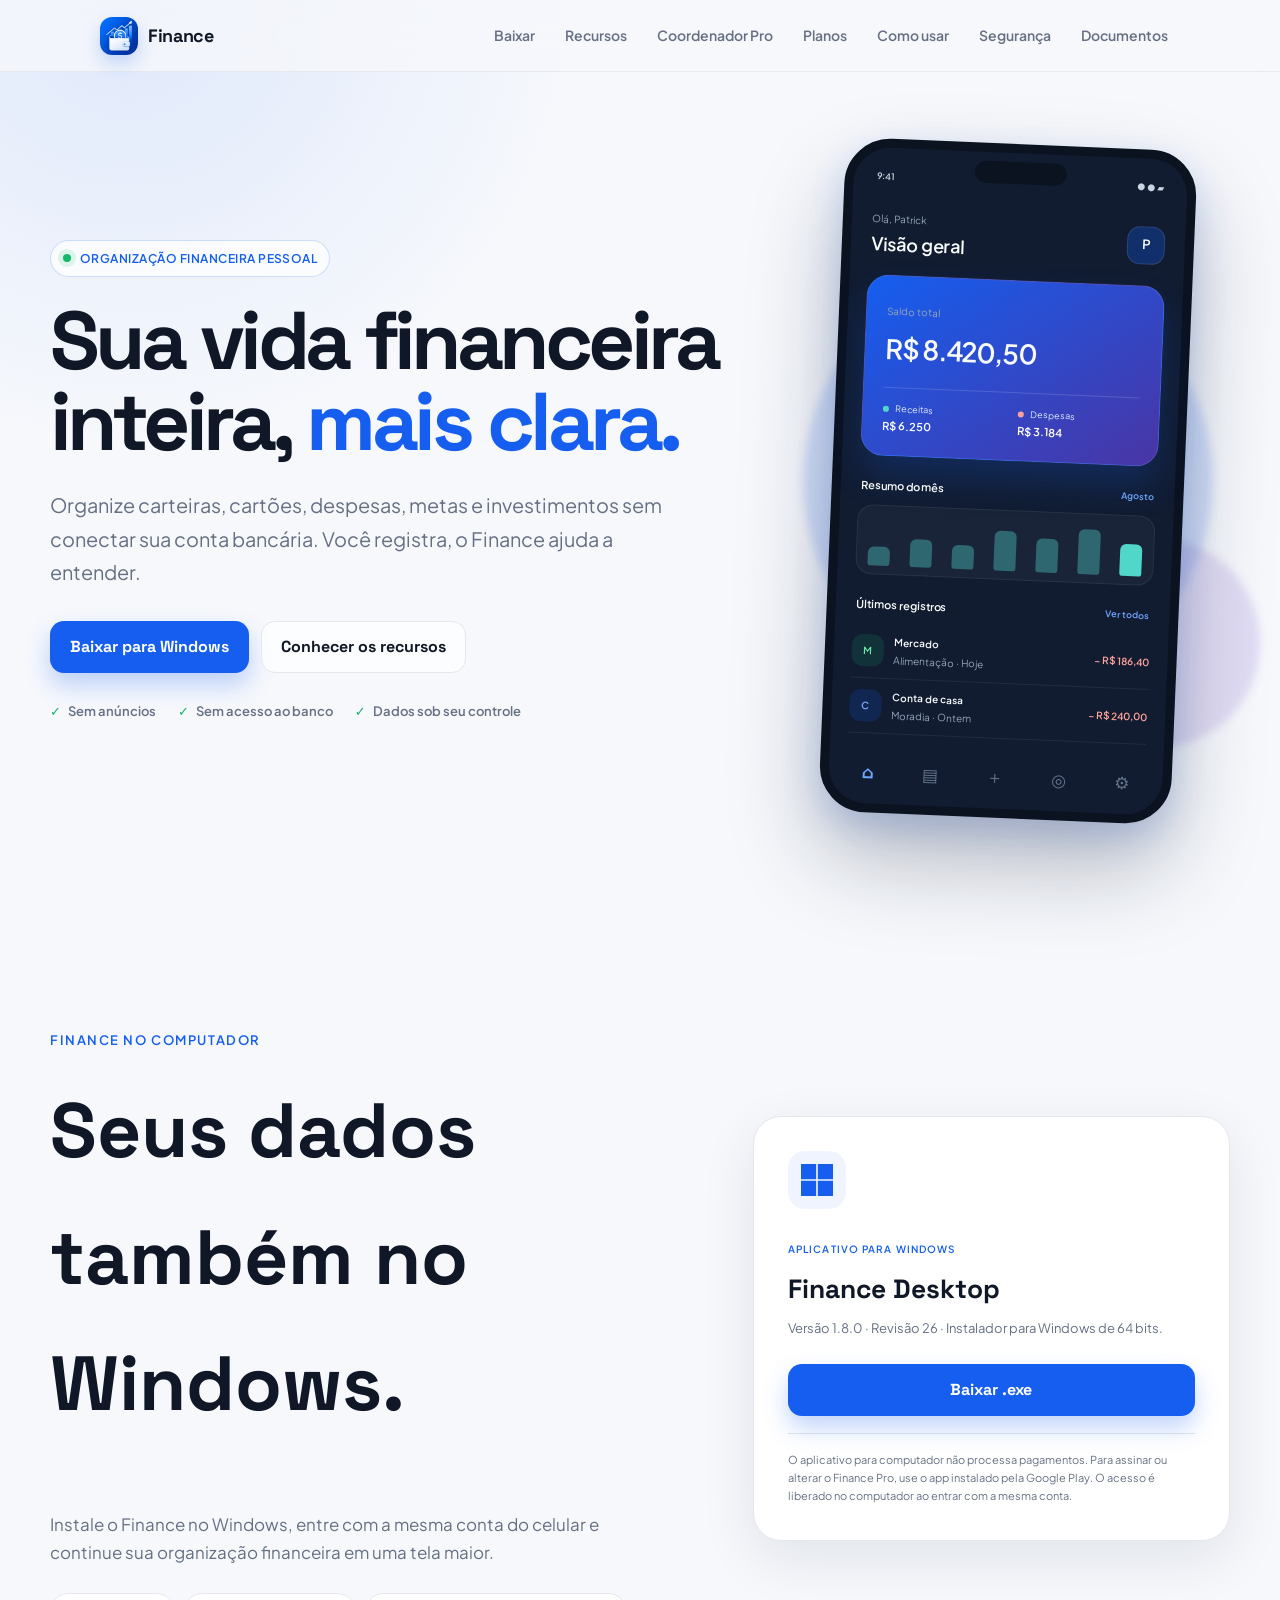
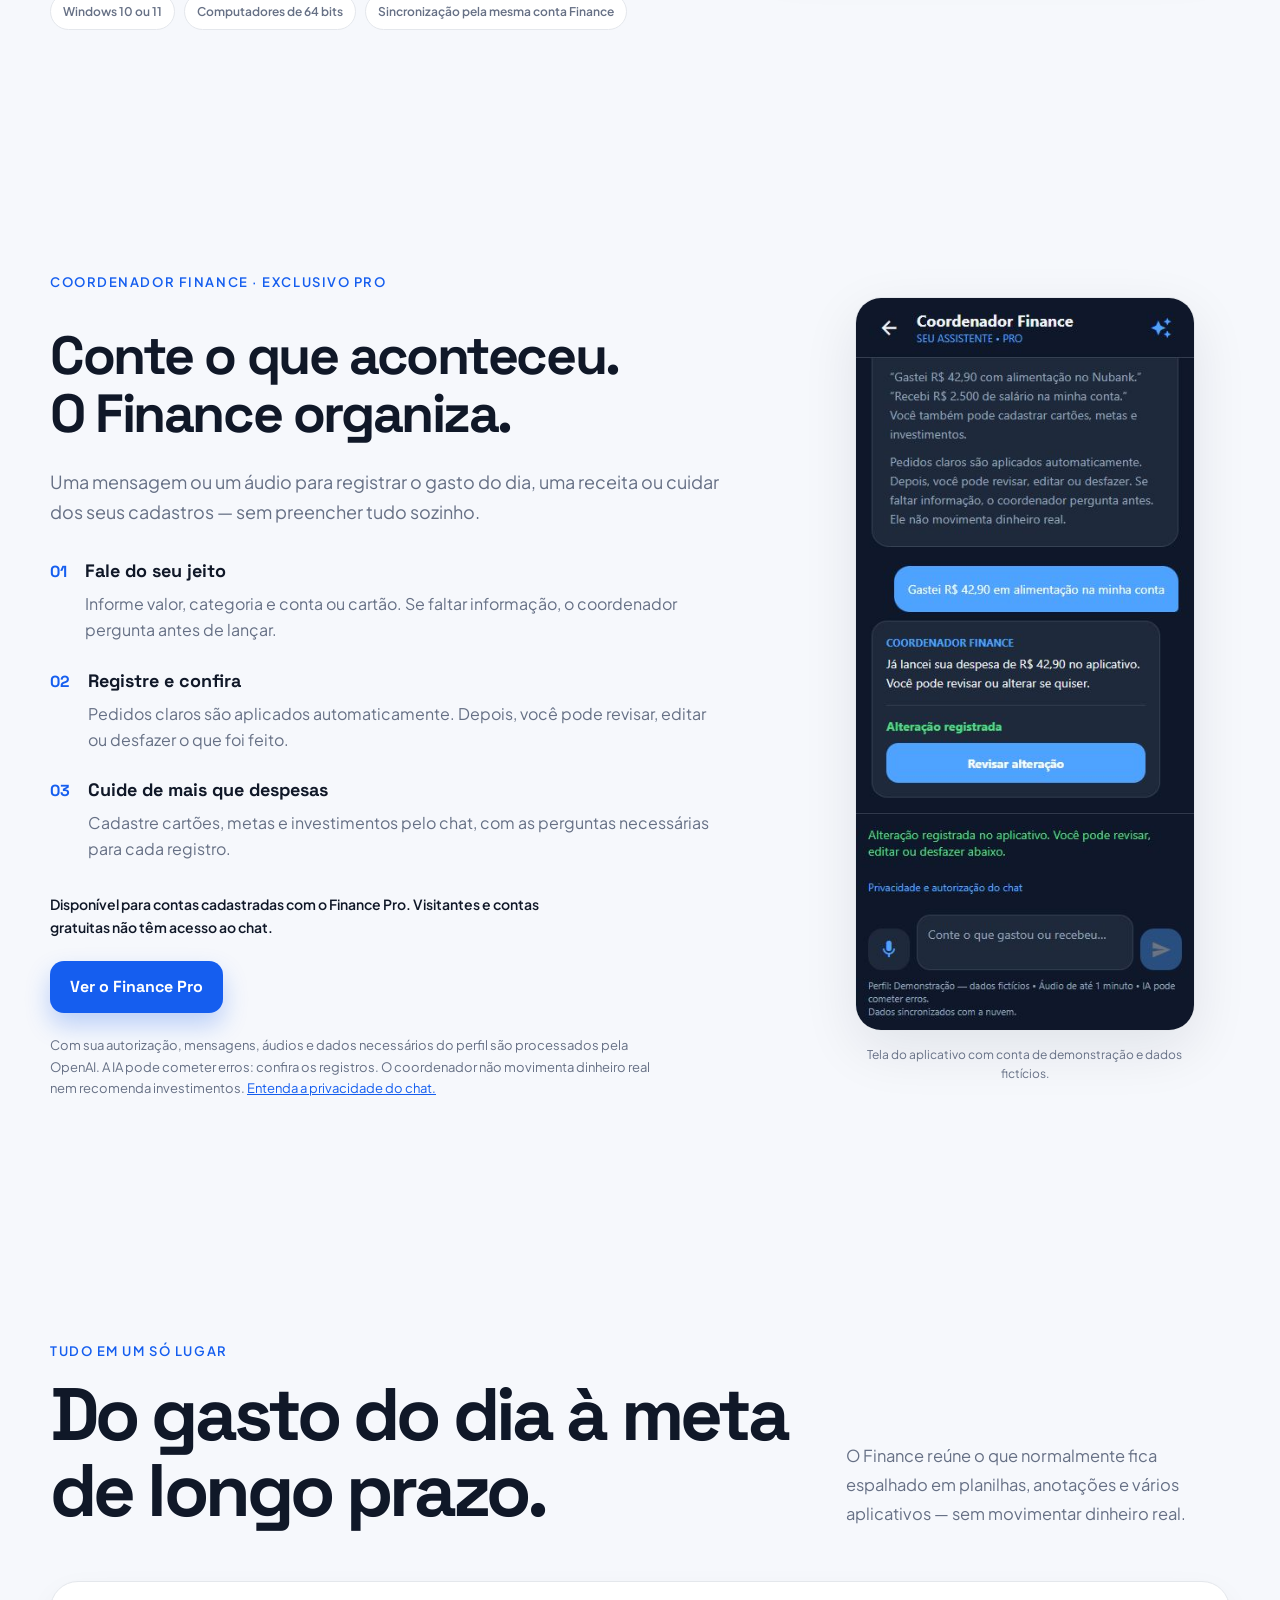
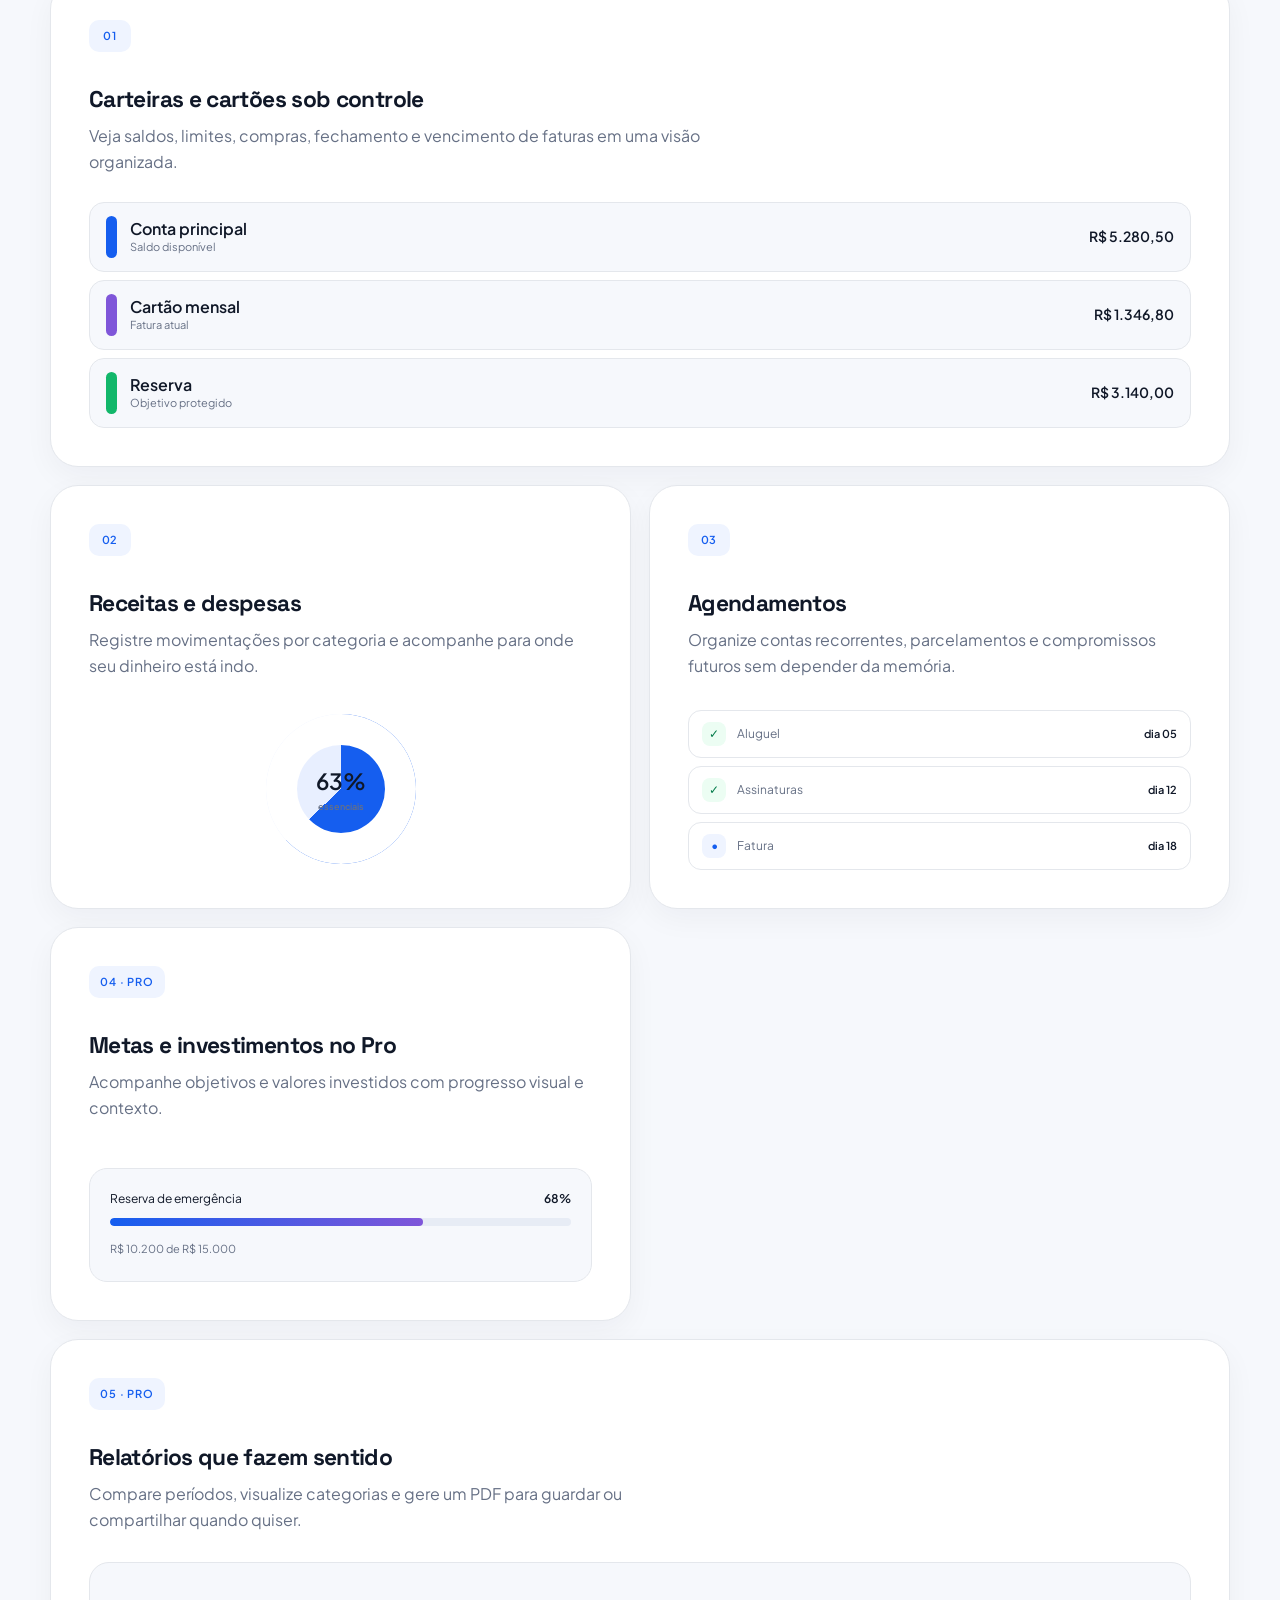
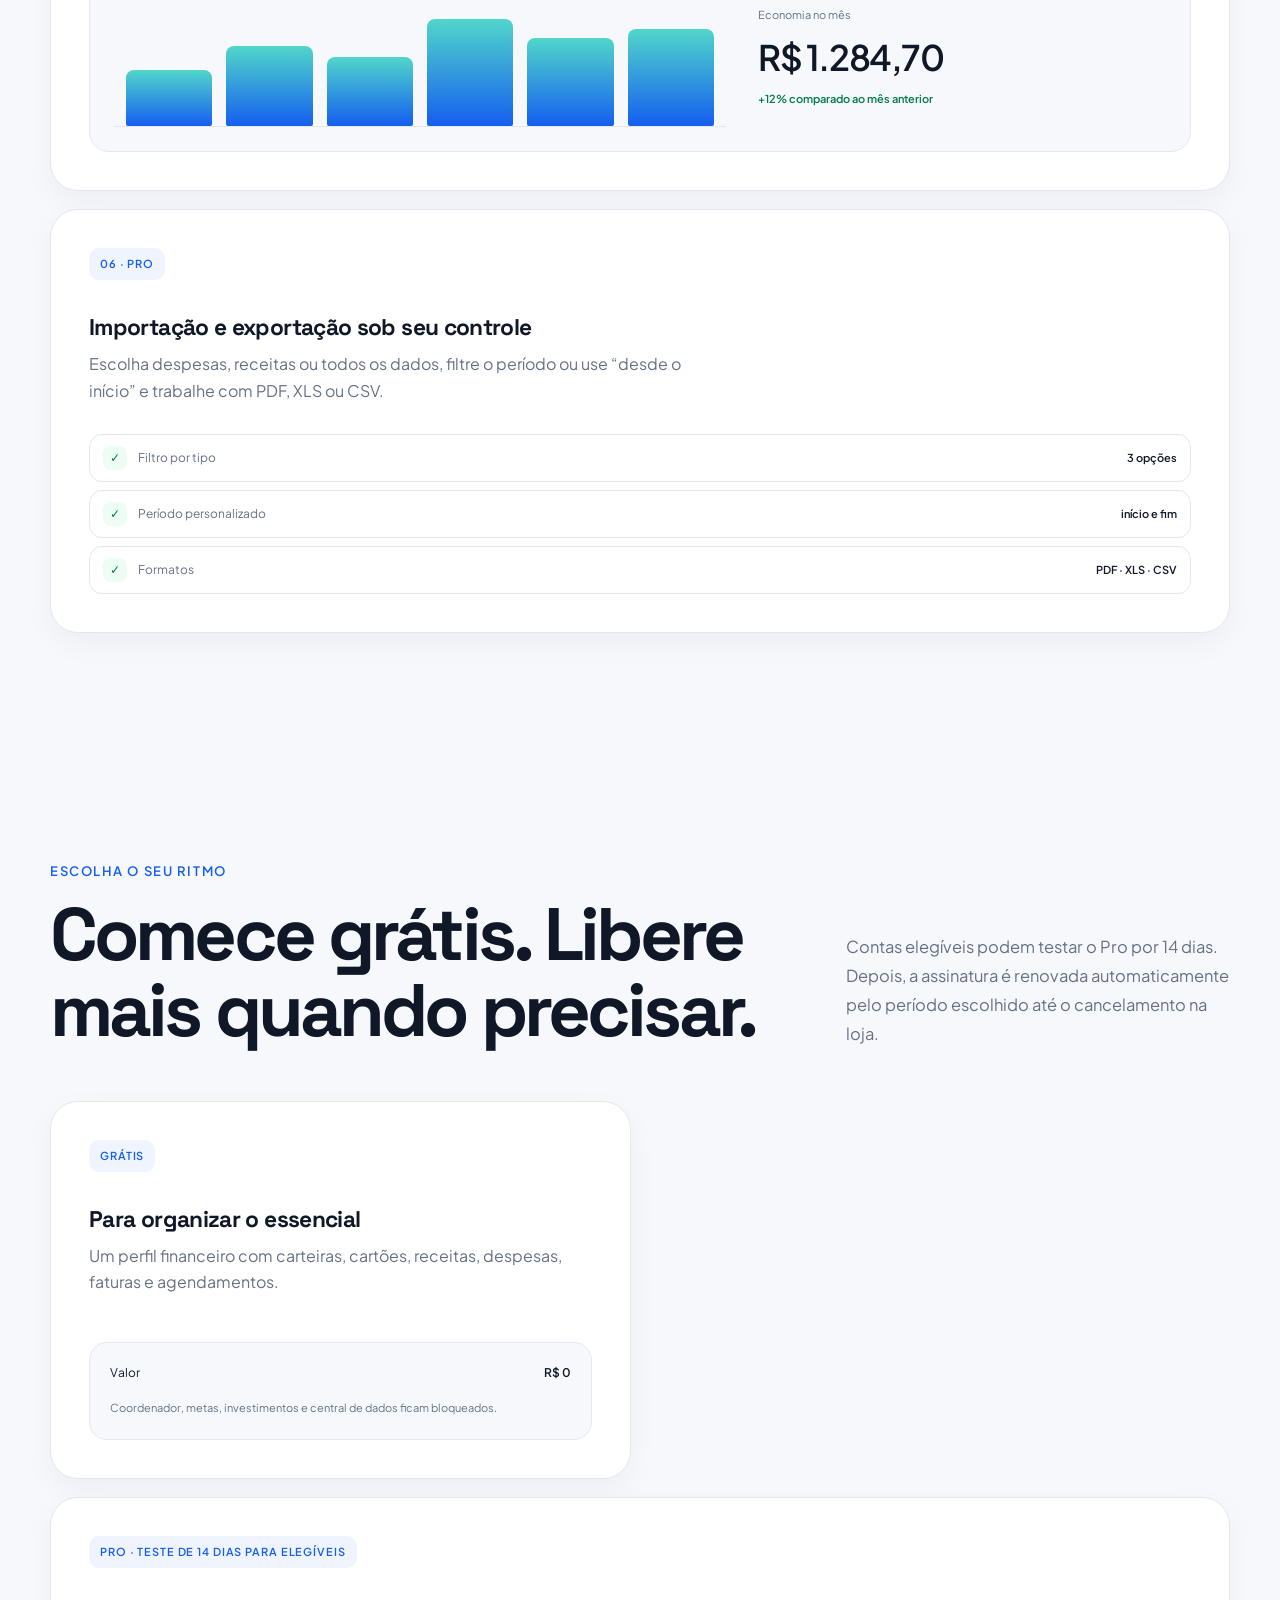
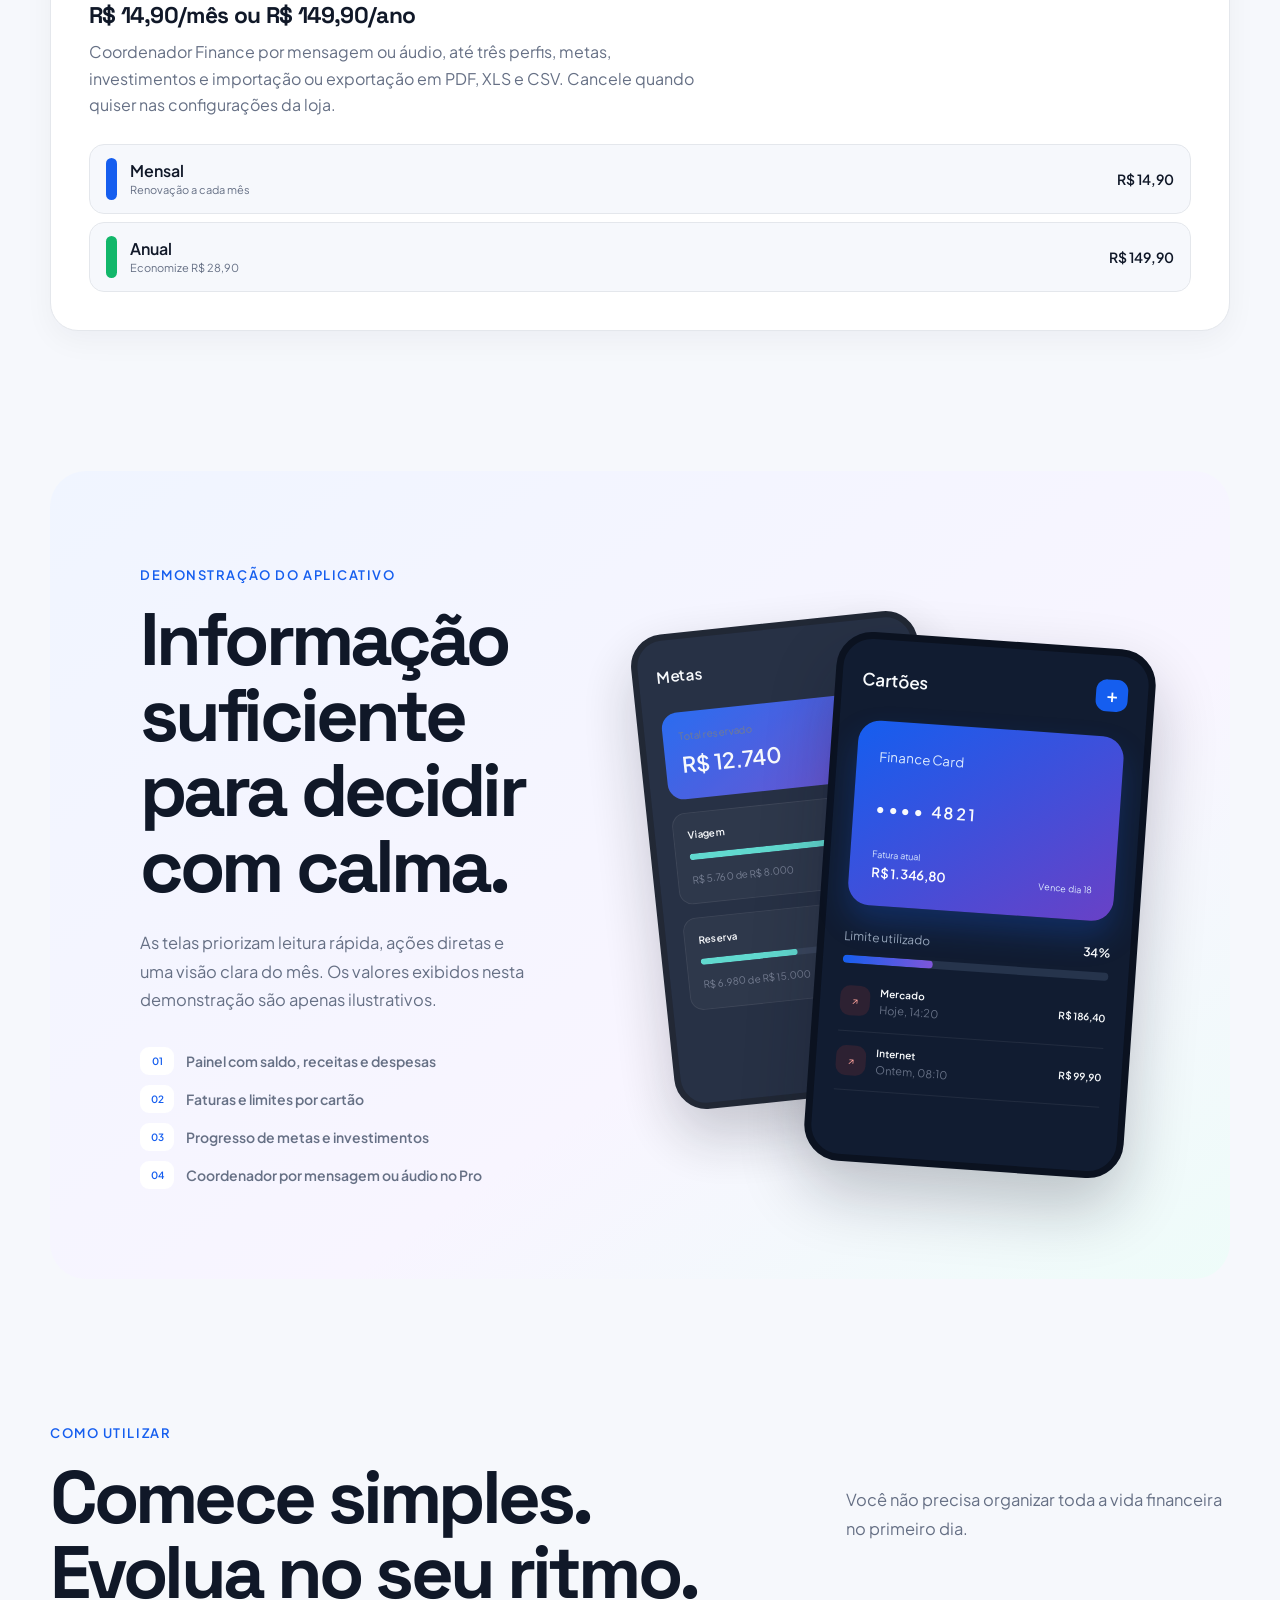
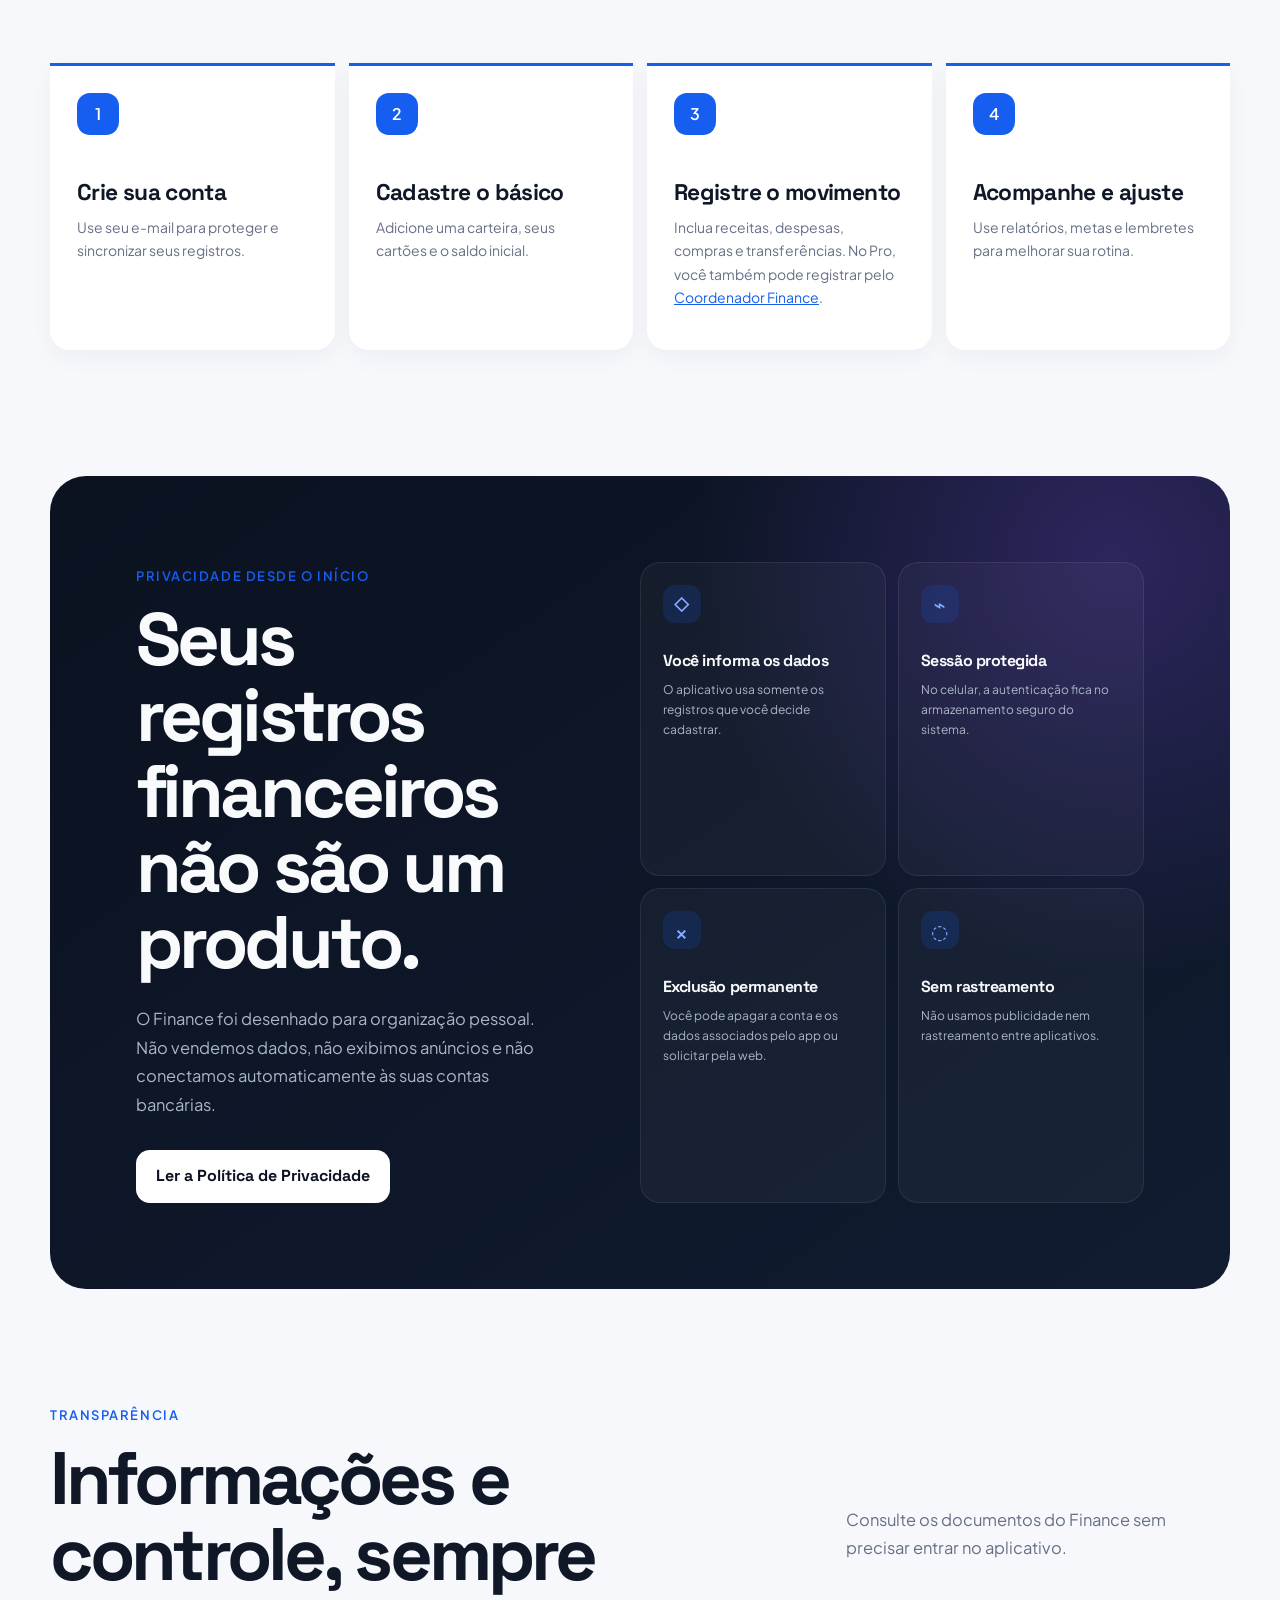
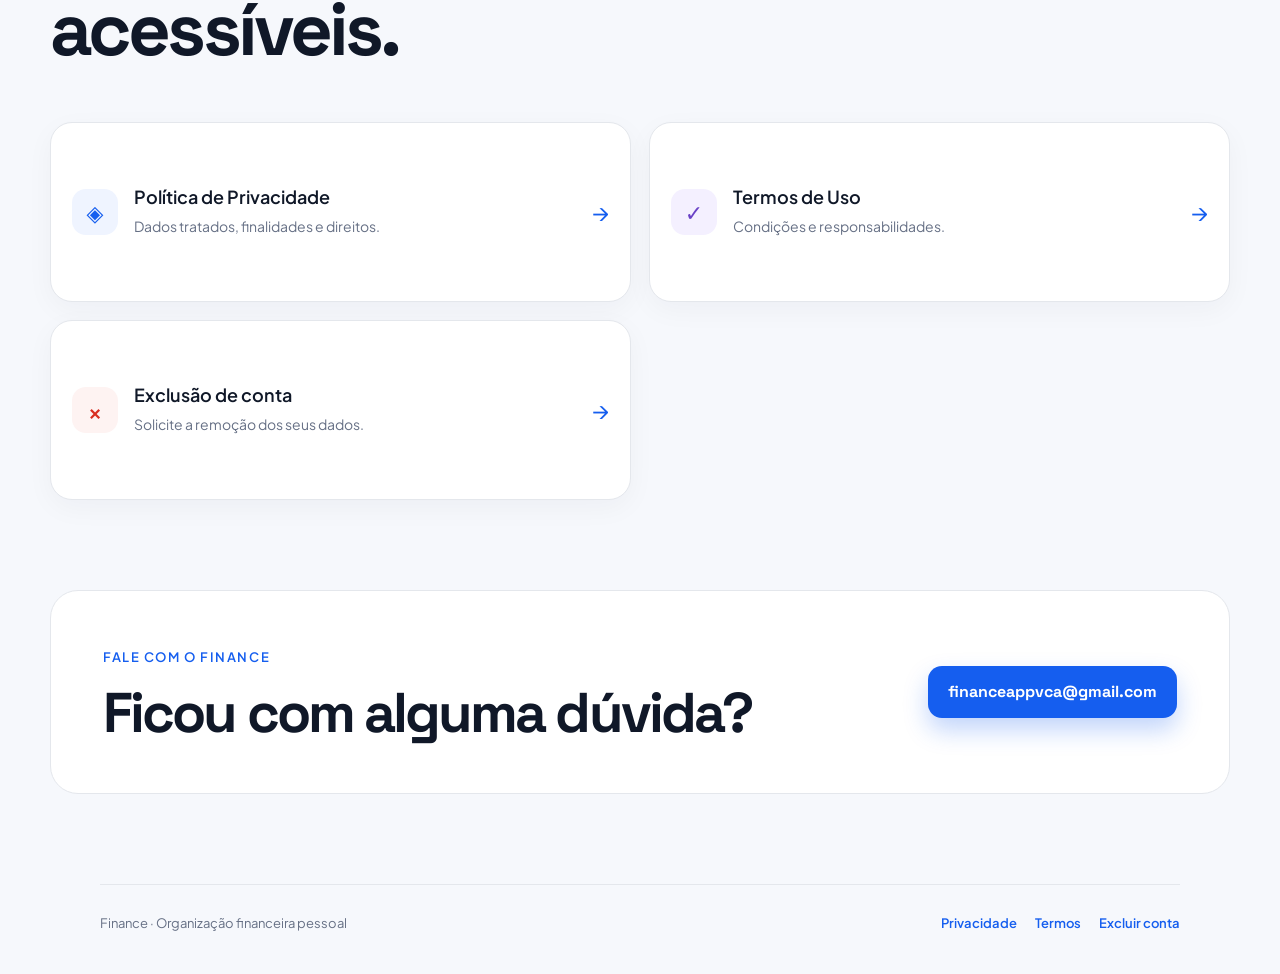
==== commit 419dd3c6: "chore: update Windows download to corrected revision 26" ====
--- a/index.html
+++ b/index.html
@@ -79,7 +79,7 @@
           <div class="hero-actions">
             <a
               class="button button-primary"
-              href="https://github.com/patrickvca/FinanceApp-legal/releases/download/v1.8.0/Finance-Setup.exe"
+              href="https://github.com/patrickvca/FinanceApp-legal/releases/download/v1.8.0-windows.26/Finance-Setup.exe"
               >Baixar para Windows</a
             >
             <a class="button button-secondary" href="#recursos"
@@ -186,11 +186,11 @@
           <div>
             <small>APLICATIVO PARA WINDOWS</small>
             <strong>Finance Desktop</strong>
-          <p>Versão 1.8.0 · Instalador oficial para computadores de 64 bits.</p>
+          <p>Versão 1.8.0 · Revisão 26 · Instalador para Windows de 64 bits.</p>
           </div>
           <a
             class="button button-primary download-button"
-            href="https://github.com/patrickvca/FinanceApp-legal/releases/download/v1.8.0/Finance-Setup.exe"
+            href="https://github.com/patrickvca/FinanceApp-legal/releases/download/v1.8.0-windows.26/Finance-Setup.exe"
             >Baixar .exe</a
           >
           <p class="store-only-note">
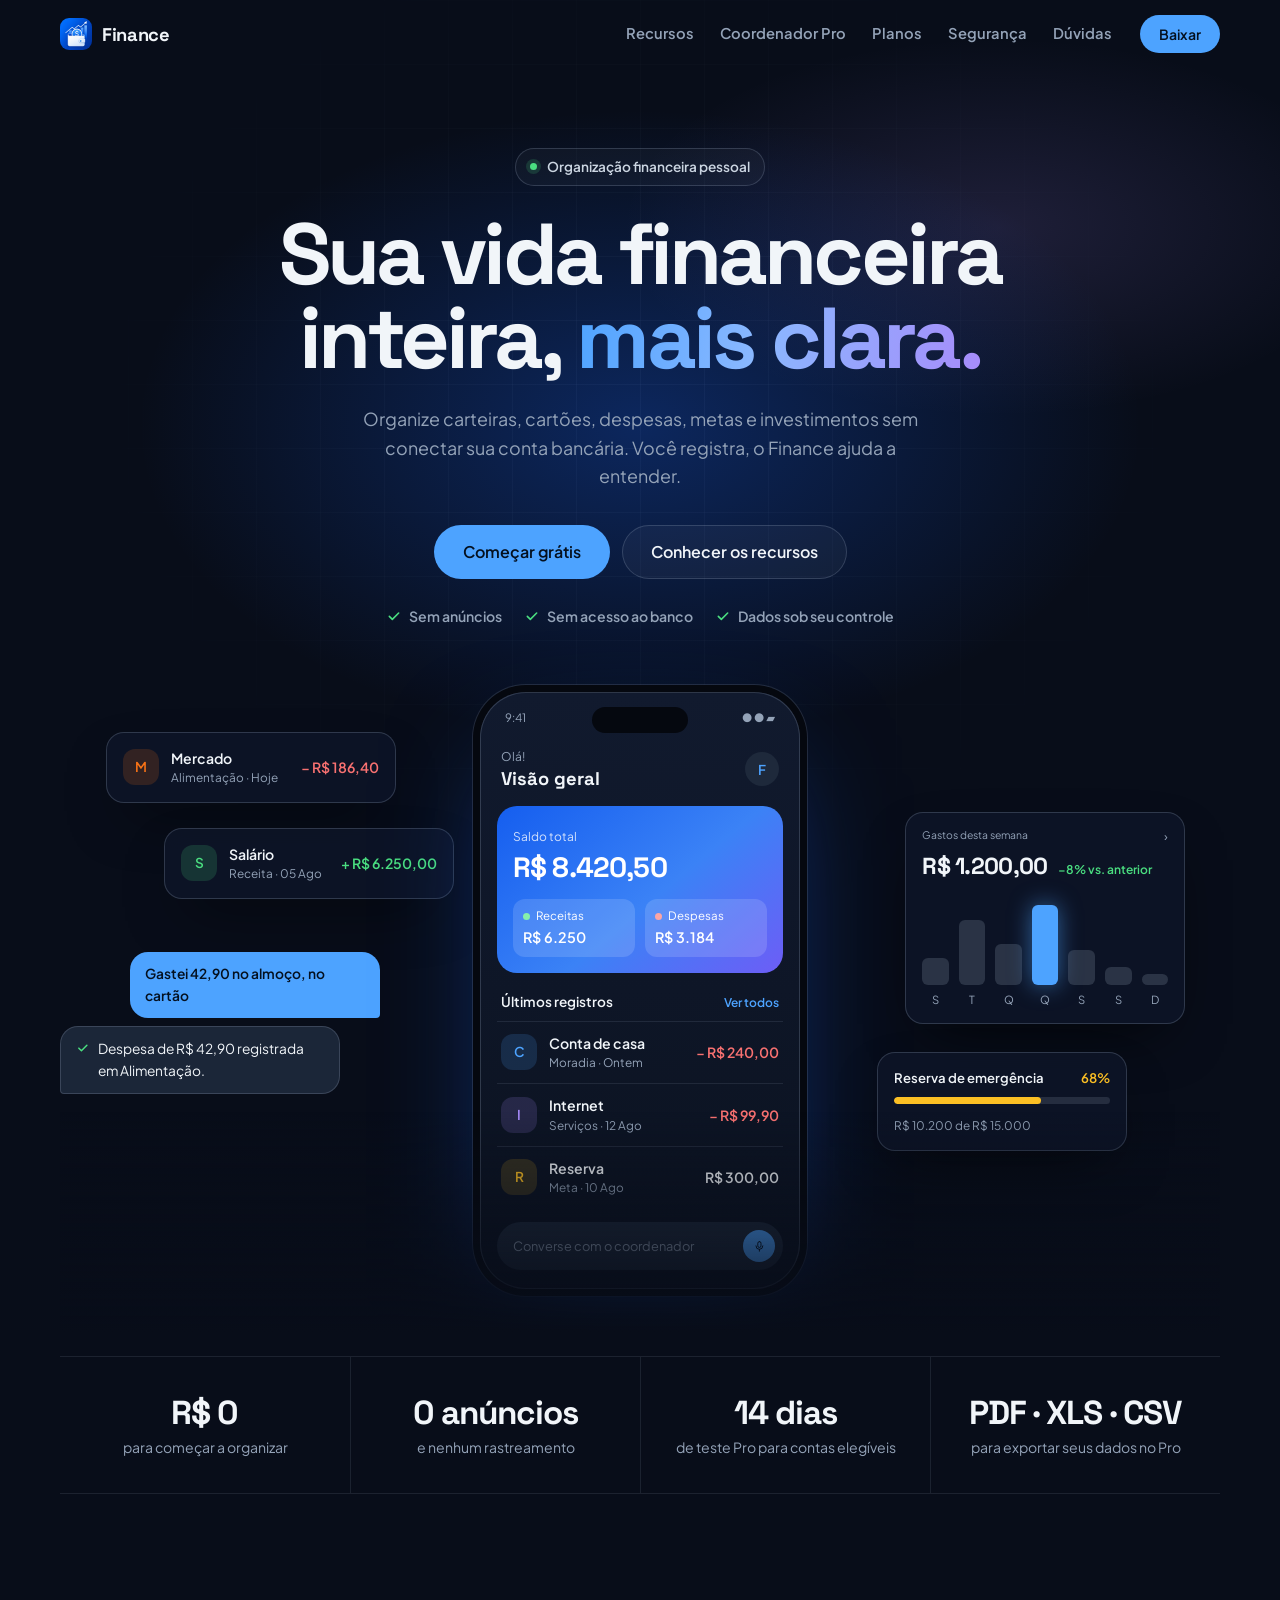
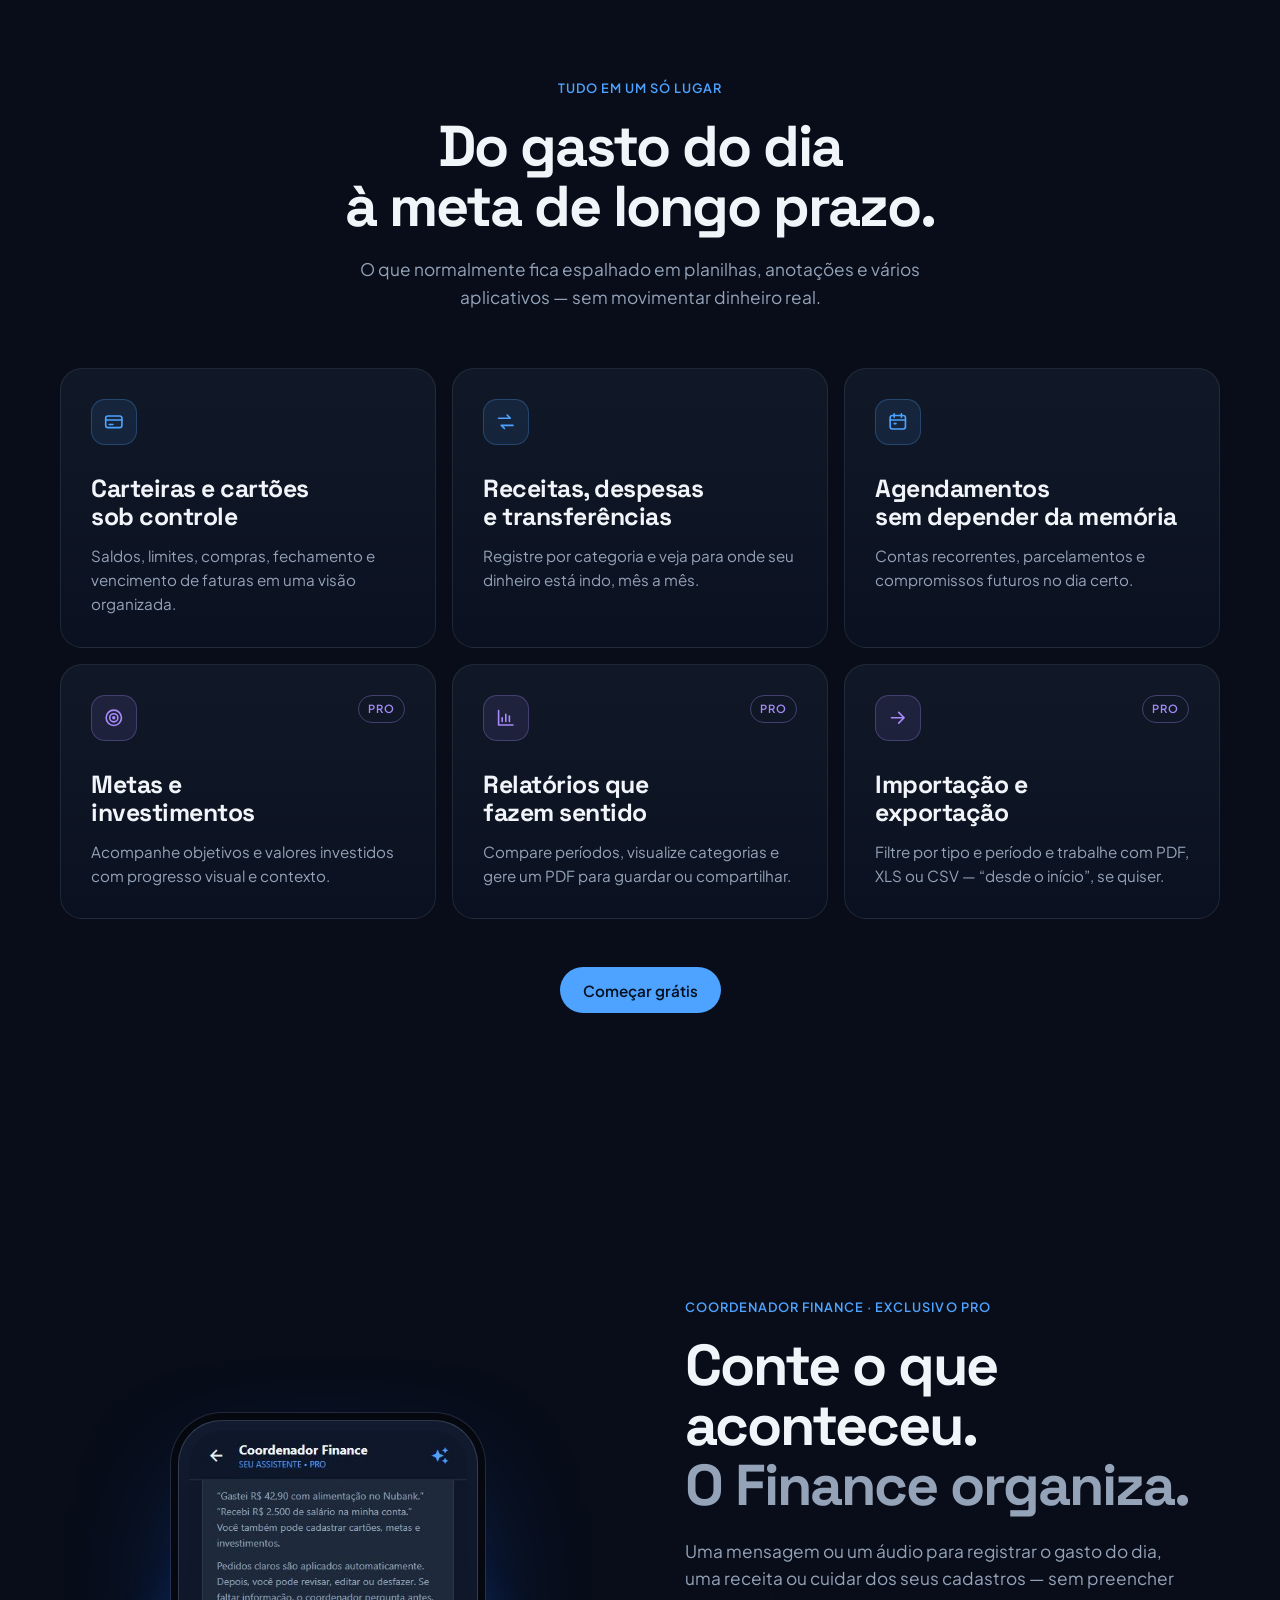
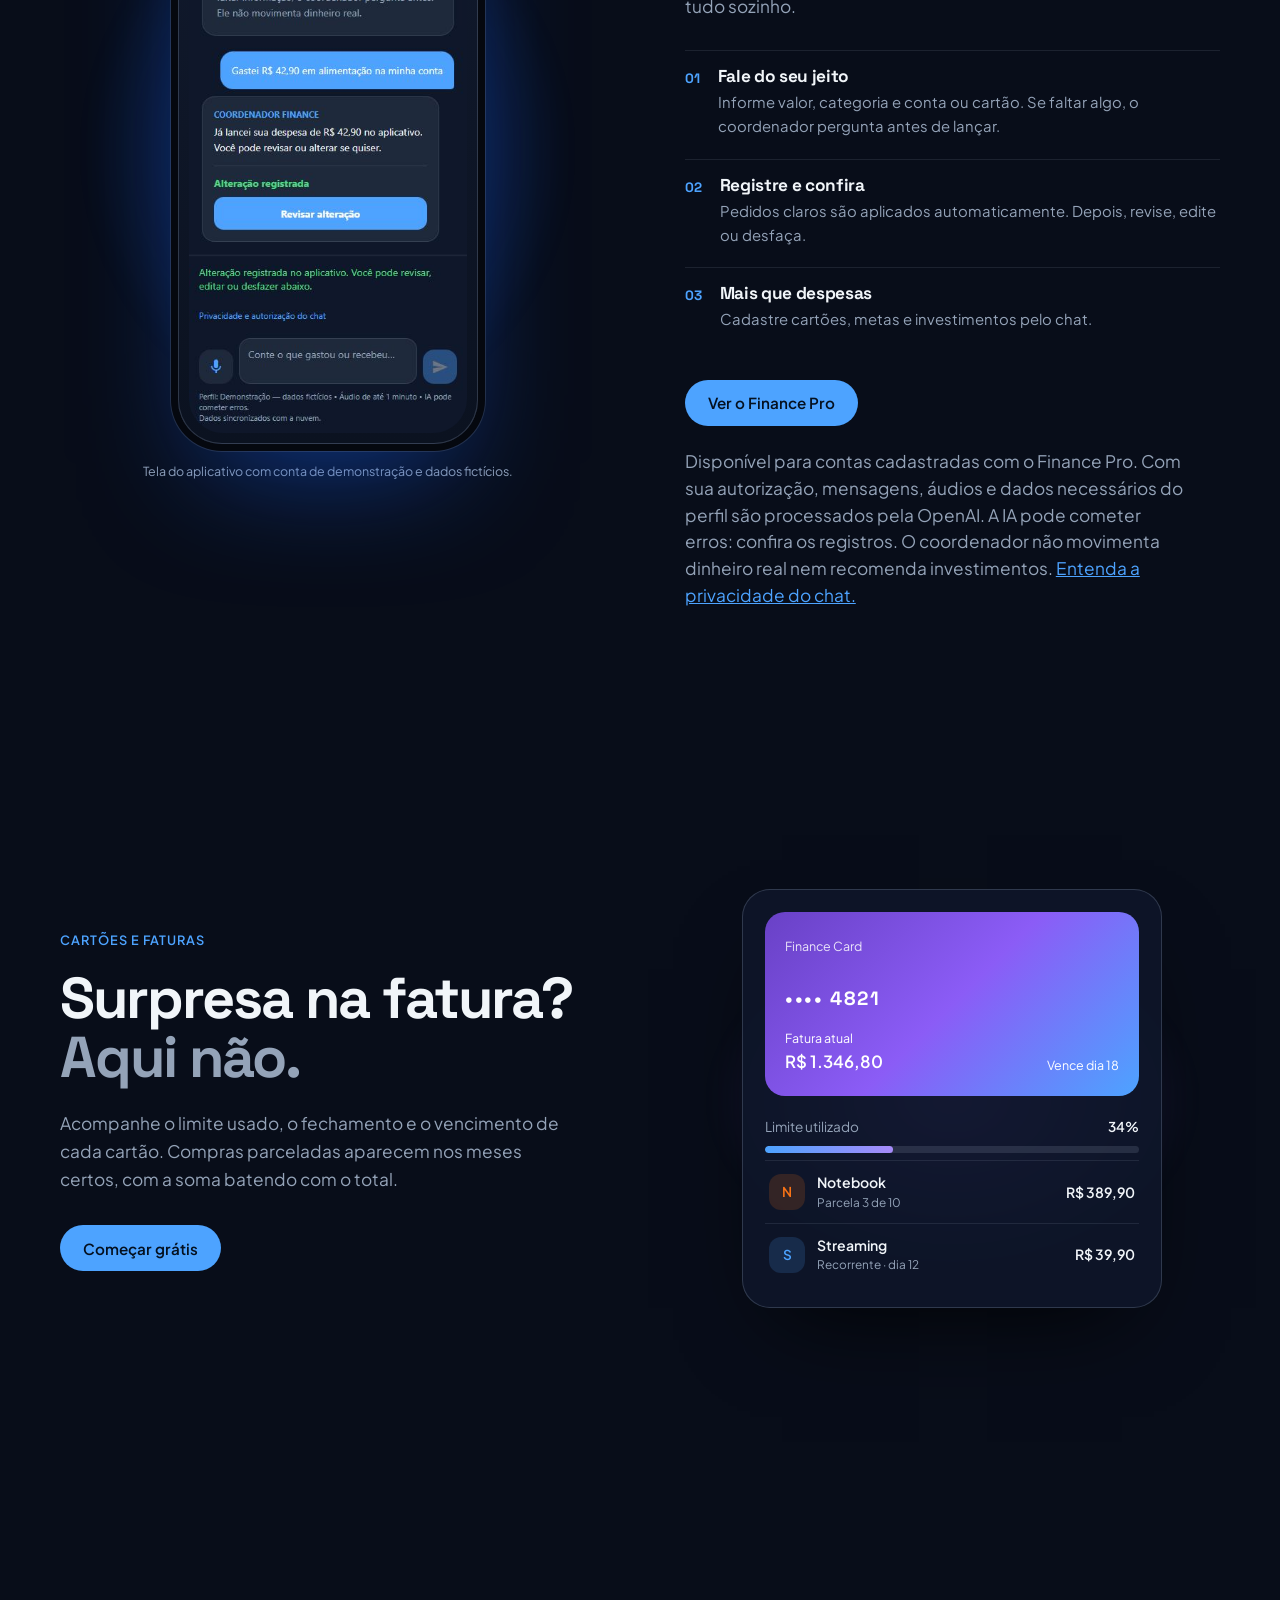
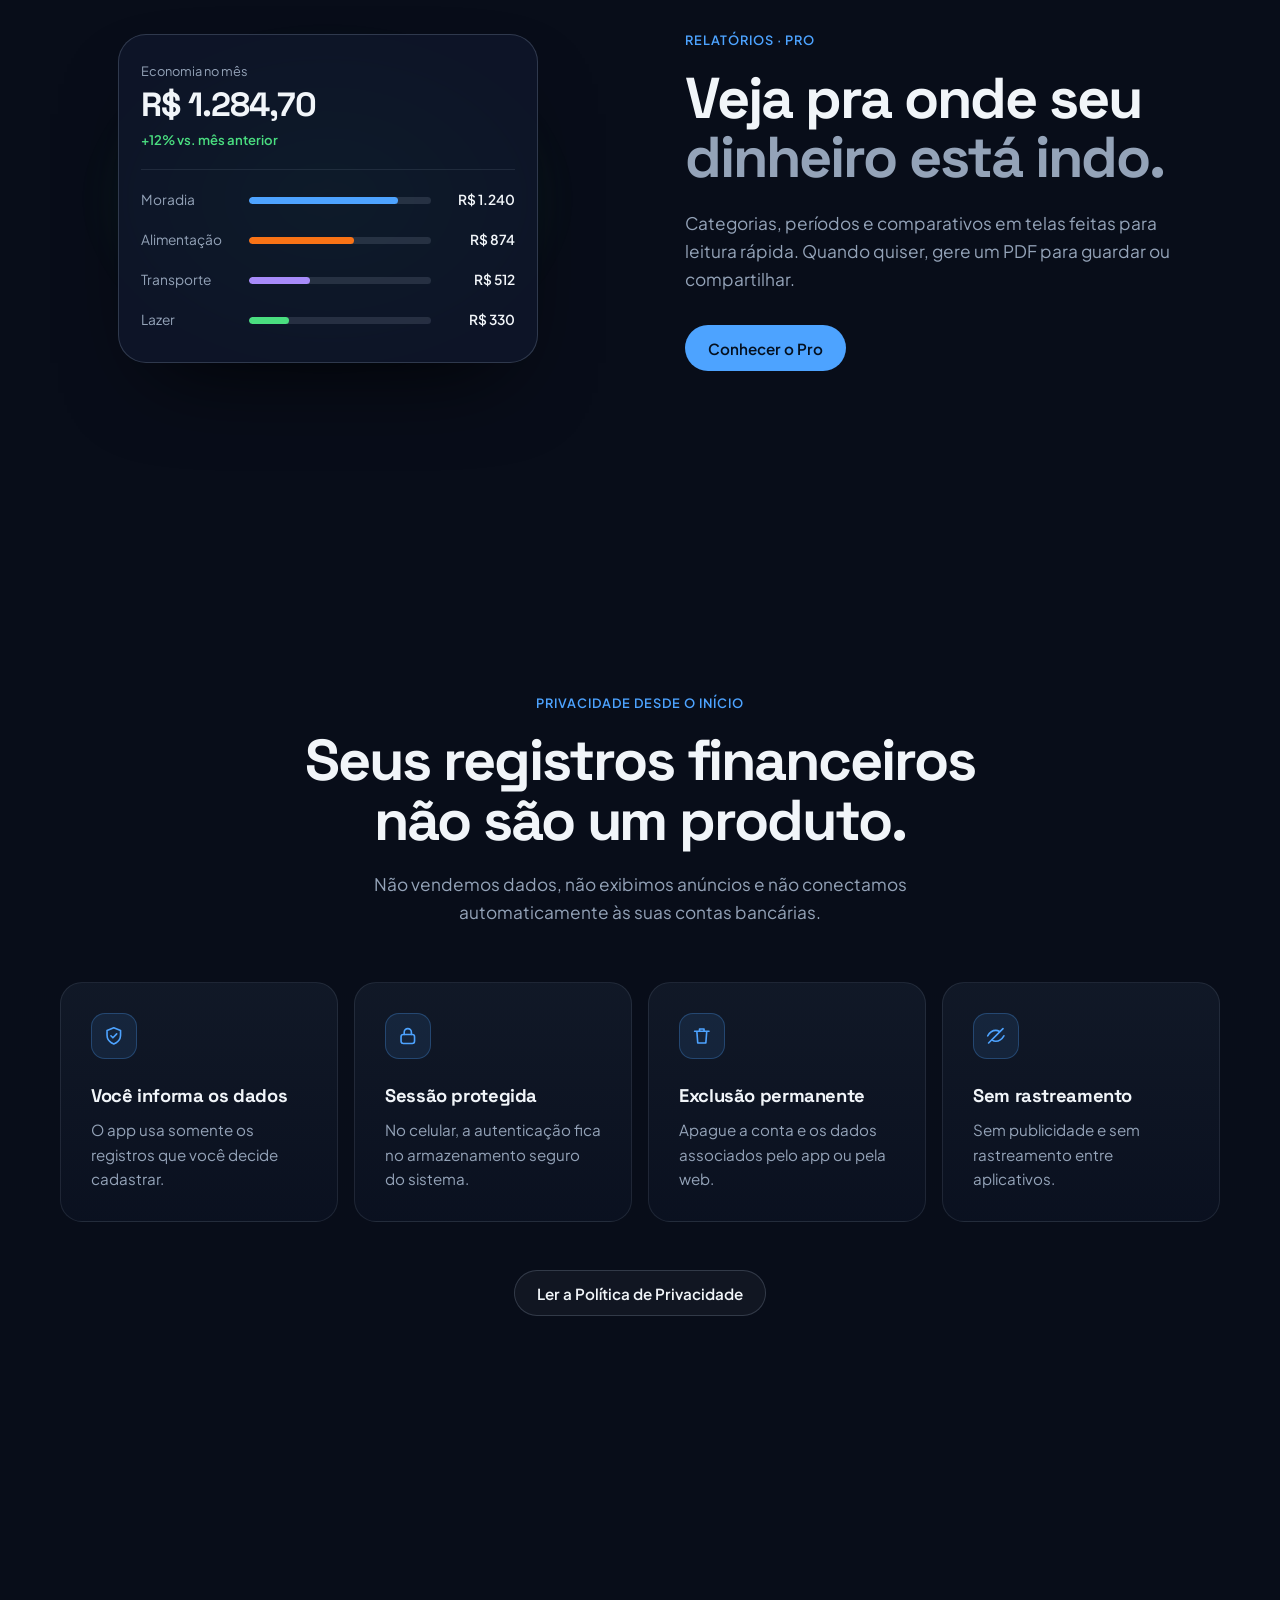
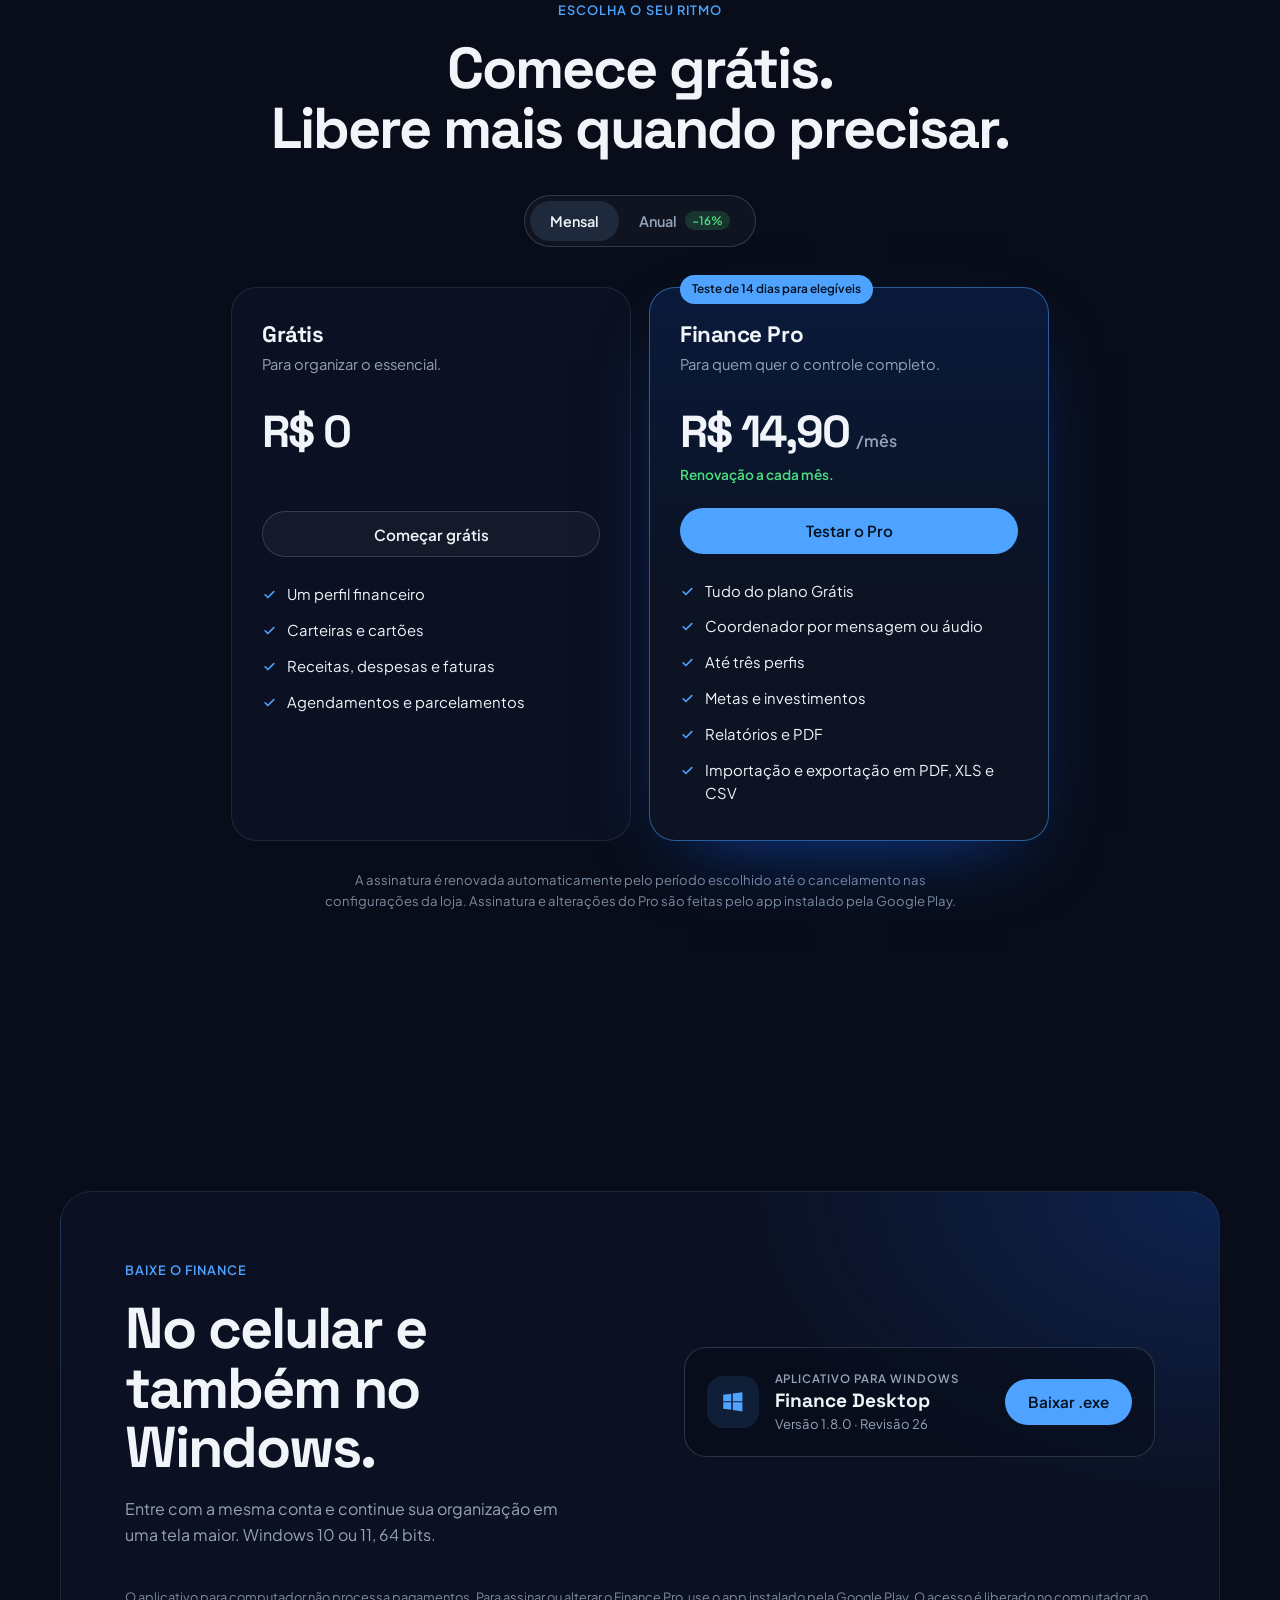
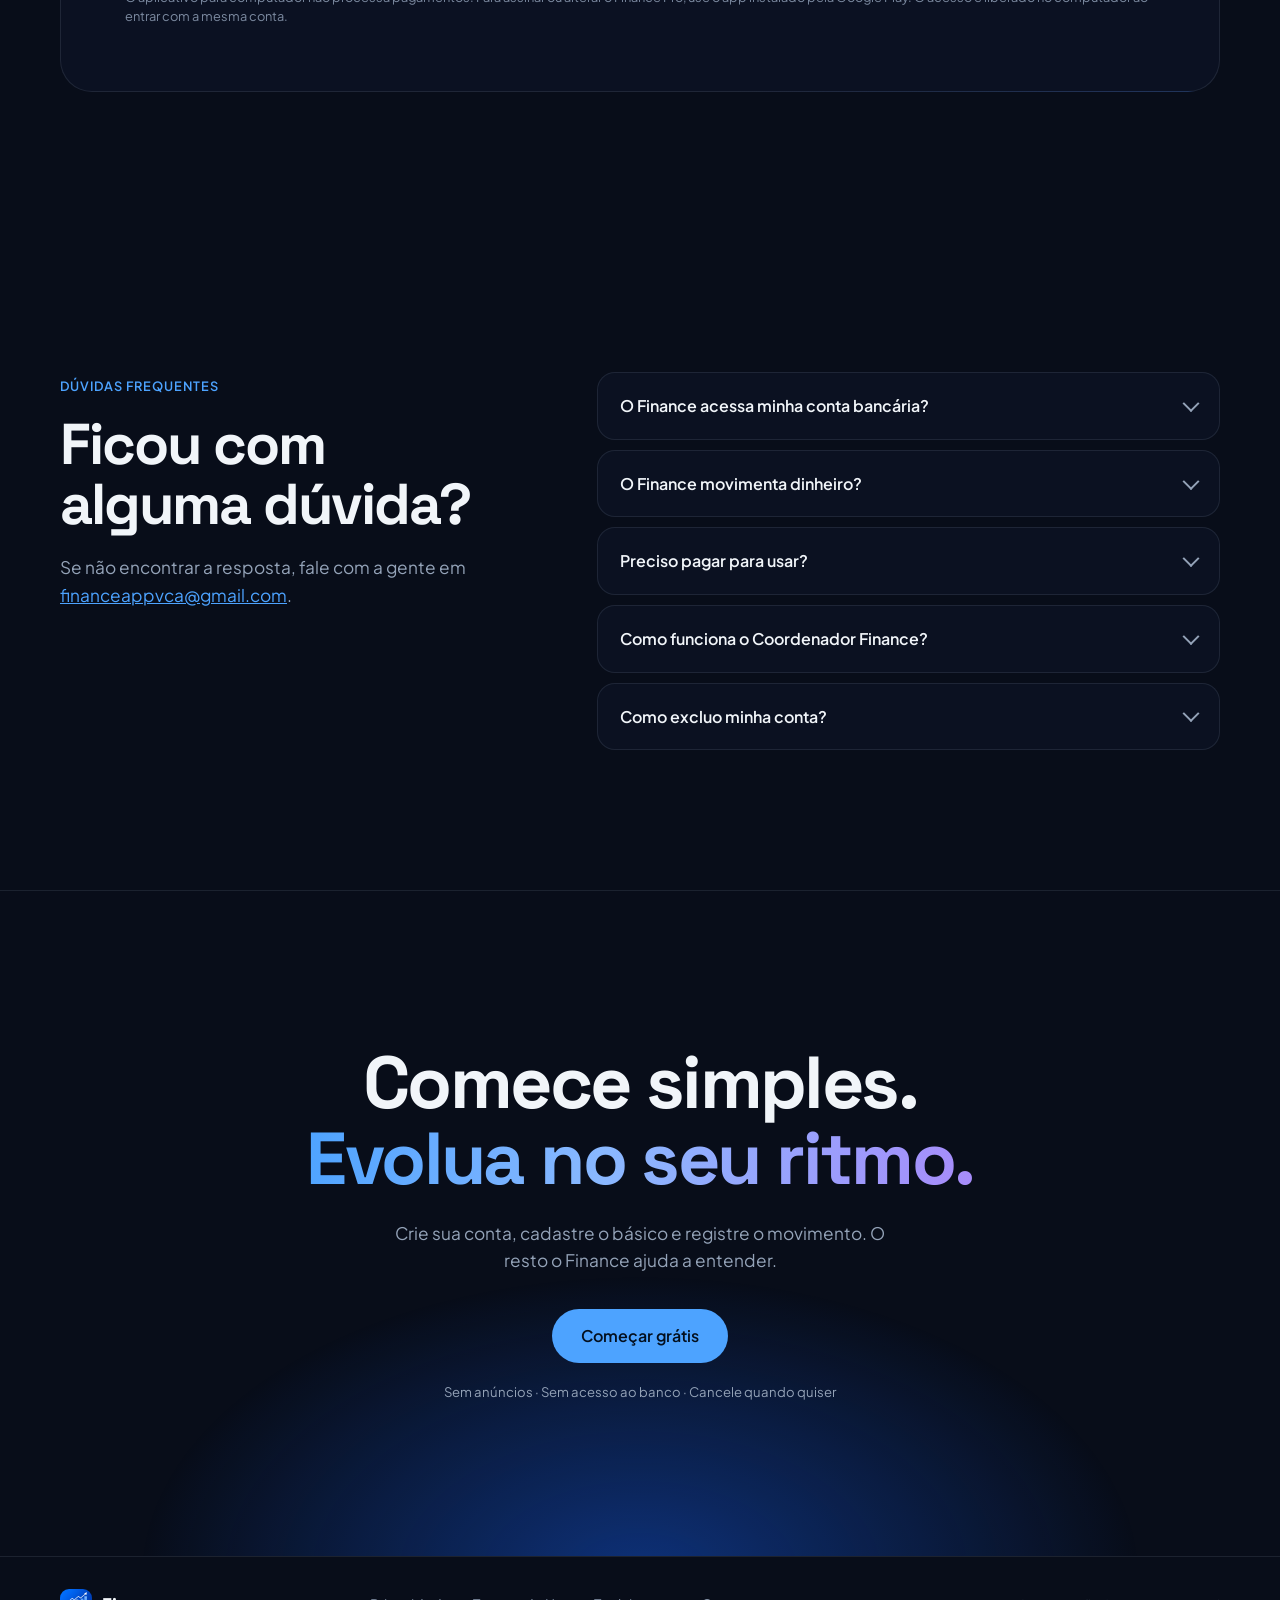
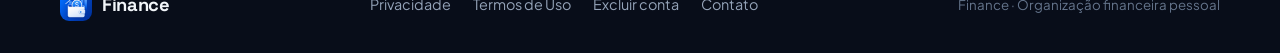
==== commit a186080f: "feat: redesign official landing page with modern dark layout Co-Authored-By: Claude Opus 5.5 <norepl" ====
--- a/index.html
+++ b/index.html
@@ -10,624 +10,520 @@
     <meta name="theme-color" content="#0b1220" />
     <meta property="og:type" content="website" />
     <meta property="og:locale" content="pt_BR" />
-    <meta
-      property="og:title"
-      content="Finance — Sua vida financeira, mais clara"
-    />
+    <meta property="og:title" content="Finance — Sua vida financeira, mais clara" />
     <meta
       property="og:description"
       content="Organize sua vida financeira e registre por mensagem ou áudio com o Coordenador Finance, exclusivo do Pro."
     />
-    <meta
-      property="og:url"
-      content="https://soufinance.com.br/"
-    />
-    <meta
-      property="og:image"
-      content="https://patrickvca.github.io/FinanceApp-legal/assets/og.png"
-    />
+    <meta property="og:url" content="https://soufinance.com.br/" />
+    <meta property="og:image" content="https://patrickvca.github.io/FinanceApp-legal/assets/og.png" />
     <meta name="twitter:card" content="summary_large_image" />
-    <meta
-      name="twitter:title"
-      content="Finance — Sua vida financeira, mais clara"
-    />
+    <meta name="twitter:title" content="Finance — Sua vida financeira, mais clara" />
     <meta
       name="twitter:description"
       content="Organize sua vida financeira e registre por mensagem ou áudio com o Coordenador Finance, exclusivo do Pro."
     />
-    <meta
-      name="twitter:image"
-      content="https://patrickvca.github.io/FinanceApp-legal/assets/og.png"
-    />
+    <meta name="twitter:image" content="https://patrickvca.github.io/FinanceApp-legal/assets/og.png" />
     <title>Finance — Sua vida financeira, mais clara</title>
     <link rel="icon" href="favicon.svg" type="image/svg+xml" />
-    <link rel="stylesheet" href="styles.css" />
+    <link rel="stylesheet" href="landing.css" />
+    <script>document.documentElement.classList.add("js");</script>
   </head>
   <body>
     <a class="skip-link" href="#conteudo">Ir para o conteúdo</a>
-    <header class="site-header marketing-header">
-      <a class="brand" href="index.html" aria-label="Finance — início">
-        <img class="brand-logo" src="assets/app-icon.png" alt="" />
-        <span>Finance</span>
-      </a>
-      <nav aria-label="Navegação principal">
-        <a href="#baixar">Baixar</a>
+
+    <!-- Ícones reutilizáveis -->
+    <svg width="0" height="0" style="position: absolute" aria-hidden="true">
+      <symbol id="i-chat" viewBox="0 0 24 24"><path d="M4 5h16v11H9l-5 4z" /><path d="M8 9.5h8M8 12.5h5" /></symbol>
+      <symbol id="i-card" viewBox="0 0 24 24"><rect x="3" y="5.5" width="18" height="13" rx="2.5" /><path d="M3 10h18M7 15h4" /></symbol>
+      <symbol id="i-calendar" viewBox="0 0 24 24"><rect x="3.5" y="5" width="17" height="15" rx="2.5" /><path d="M3.5 10h17M8 3v4M16 3v4M8 14h2" /></symbol>
+      <symbol id="i-target" viewBox="0 0 24 24"><circle cx="12" cy="12" r="8.5" /><circle cx="12" cy="12" r="4.5" /><circle cx="12" cy="12" r="1" /></symbol>
+      <symbol id="i-chart" viewBox="0 0 24 24"><path d="M4 20V4M4 20h16" /><path d="M8 16v-4M12 16V8M16 16v-6" /></symbol>
+      <symbol id="i-swap" viewBox="0 0 24 24"><path d="M4 8h13l-3.5-3.5M20 16H7l3.5 3.5" /></symbol>
+      <symbol id="i-shield" viewBox="0 0 24 24"><path d="M12 3l7.5 3v5.5c0 4.5-3.2 8-7.5 9.5-4.3-1.5-7.5-5-7.5-9.5V6z" /><path d="M8.8 12l2.2 2.2 4.2-4.4" /></symbol>
+      <symbol id="i-lock" viewBox="0 0 24 24"><rect x="4.5" y="10.5" width="15" height="10" rx="2.5" /><path d="M8 10.5V8a4 4 0 0 1 8 0v2.5" /></symbol>
+      <symbol id="i-trash" viewBox="0 0 24 24"><path d="M4 7h16M9.5 7V4.5h5V7M6.5 7l1 13h9l1-13" /></symbol>
+      <symbol id="i-eye-off" viewBox="0 0 24 24"><path d="M3 12s3.5-6 9-6c1.6 0 3 .5 4.2 1.2M21 12s-3.5 6-9 6c-1.6 0-3-.5-4.2-1.2" /><path d="M4 20L20 4" /></symbol>
+      <symbol id="i-check" viewBox="0 0 24 24"><path d="M5 12.5l4.5 4.5L19 7.5" /></symbol>
+      <symbol id="i-arrow" viewBox="0 0 24 24"><path d="M5 12h14M13 6l6 6-6 6" /></symbol>
+      <symbol id="i-mic" viewBox="0 0 24 24"><rect x="9" y="3" width="6" height="11" rx="3" /><path d="M5.5 11a6.5 6.5 0 0 0 13 0M12 17.5V21" /></symbol>
+      <symbol id="i-windows" viewBox="0 0 24 24"><path d="M3 5.5l7.5-1v7H3zM12 4.3L21 3v8.5h-9zM3 12.5h7.5v7L3 18.5zM12 12.5h9V21l-9-1.3z" /></symbol>
+    </svg>
+
+    <header class="nav" data-nav>
+      <div class="nav-inner">
+        <a class="brand" href="#topo" aria-label="Finance — início">
+          <img src="assets/app-icon.png" alt="" width="32" height="32" />
+          <span>Finance</span>
+        </a>
+        <nav class="nav-links" aria-label="Navegação principal">
+          <a href="#recursos">Recursos</a>
+          <a href="#coordenador">Coordenador Pro</a>
+          <a href="#planos">Planos</a>
+          <a href="#seguranca">Segurança</a>
+          <a href="#duvidas">Dúvidas</a>
+        </nav>
+        <a class="btn btn-primary btn-sm nav-cta" href="#baixar">Baixar</a>
+        <button class="nav-toggle" type="button" aria-expanded="false" aria-controls="menu-mobile" aria-label="Abrir menu">
+          <span></span><span></span>
+        </button>
+      </div>
+      <nav id="menu-mobile" class="nav-mobile" aria-label="Navegação principal (celular)" hidden>
         <a href="#recursos">Recursos</a>
         <a href="#coordenador">Coordenador Pro</a>
         <a href="#planos">Planos</a>
-        <a href="#como-usar">Como usar</a>
         <a href="#seguranca">Segurança</a>
-        <a href="#documentos">Documentos</a>
+        <a href="#duvidas">Dúvidas</a>
+        <a href="#baixar" class="btn btn-primary">Baixar o Finance</a>
       </nav>
     </header>
 
-    <main id="conteudo" class="marketing-main">
-      <section class="product-hero" aria-labelledby="hero-title">
-        <div class="hero-copy">
-          <span class="status-pill"
-            ><span aria-hidden="true"></span> Organização financeira
-            pessoal</span
-          >
-          <h1 id="hero-title">
-            Sua vida financeira inteira, <em>mais clara.</em>
-          </h1>
-          <p>
-            Organize carteiras, cartões, despesas, metas e investimentos sem
-            conectar sua conta bancária. Você registra, o Finance ajuda a
-            entender.
+    <main id="conteudo">
+      <!-- HERO -->
+      <section id="topo" class="hero" aria-labelledby="hero-title">
+        <div class="hero-glow" aria-hidden="true"></div>
+        <div class="container hero-copy">
+          <span class="pill"><i aria-hidden="true"></i> Organização financeira pessoal</span>
+          <h1 id="hero-title">Sua vida financeira inteira, <span class="grad">mais clara.</span></h1>
+          <p class="lead">
+            Organize carteiras, cartões, despesas, metas e investimentos sem conectar sua conta
+            bancária. Você registra, o Finance ajuda a entender.
           </p>
           <div class="hero-actions">
-            <a
-              class="button button-primary"
-              href="https://github.com/patrickvca/FinanceApp-legal/releases/download/v1.8.0-windows.26/Finance-Setup.exe"
-              >Baixar para Windows</a
-            >
-            <a class="button button-secondary" href="#recursos"
-              >Conhecer os recursos</a
-            >
-          </div>
-          <ul class="trust-list" aria-label="Diferenciais de privacidade">
-            <li>Sem anúncios</li>
-            <li>Sem acesso ao banco</li>
-            <li>Dados sob seu controle</li>
+            <a class="btn btn-primary btn-lg" href="#baixar">Começar grátis</a>
+            <a class="btn btn-ghost btn-lg" href="#recursos">Conhecer os recursos</a>
+          </div>
+          <ul class="trust-row" aria-label="Diferenciais de privacidade">
+            <li><svg><use href="#i-check" /></svg>Sem anúncios</li>
+            <li><svg><use href="#i-check" /></svg>Sem acesso ao banco</li>
+            <li><svg><use href="#i-check" /></svg>Dados sob seu controle</li>
           </ul>
         </div>
 
-        <div
-          class="hero-visual"
-          aria-label="Demonstração ilustrativa do painel do Finance"
-        >
-          <div class="ambient-orb orb-one" aria-hidden="true"></div>
-          <div class="ambient-orb orb-two" aria-hidden="true"></div>
-          <article
-            class="phone-shell"
-            aria-label="Tela inicial do Finance com dados ilustrativos"
-          >
-            <div class="phone-bar" aria-hidden="true">
-              <span>9:41</span><span>● ● ▰</span>
-            </div>
-            <div class="app-topline">
-              <div><small>Olá, Patrick</small><strong>Visão geral</strong></div>
-              <span class="avatar">P</span>
-            </div>
-            <div class="balance-card">
+        <div class="hero-stage" aria-label="Demonstração ilustrativa do Finance com dados fictícios">
+          <!-- Cards flutuantes à esquerda -->
+          <div class="float float-left-1 reveal" aria-hidden="true">
+            <div class="tx">
+              <span class="tx-icon" style="--c: #f97316">M</span>
+              <span class="tx-body"><b>Mercado</b><small>Alimentação · Hoje</small></span>
+              <strong class="neg">− R$ 186,40</strong>
+            </div>
+          </div>
+          <div class="float float-left-2 reveal" aria-hidden="true">
+            <div class="tx">
+              <span class="tx-icon" style="--c: #4ade80">S</span>
+              <span class="tx-body"><b>Salário</b><small>Receita · 05 Ago</small></span>
+              <strong class="pos">+ R$ 6.250,00</strong>
+            </div>
+          </div>
+          <div class="float float-left-3 reveal" aria-hidden="true">
+            <div class="bubble-user">Gastei 42,90 no almoço, no cartão</div>
+            <div class="bubble-bot"><svg><use href="#i-check" /></svg> Despesa de R$ 42,90 registrada em Alimentação.</div>
+          </div>
+
+          <!-- Celular -->
+          <article class="phone reveal" aria-hidden="true">
+            <div class="phone-notch"></div>
+            <div class="phone-status"><span>9:41</span><span>● ● ▰</span></div>
+            <div class="app-top">
+              <div><small>Olá!</small><strong>Visão geral</strong></div>
+              <span class="avatar">F</span>
+            </div>
+            <div class="balance">
               <small>Saldo total</small>
               <strong>R$ 8.420,50</strong>
-              <div class="balance-row">
-                <span
-                  ><i class="income-dot"></i> Receitas<br /><b
-                    >R$ 6.250</b
-                  ></span
-                >
-                <span
-                  ><i class="expense-dot"></i> Despesas<br /><b
-                    >R$ 3.184</b
-                  ></span
-                >
-              </div>
-            </div>
-            <div class="app-section-title">
-              <strong>Resumo do mês</strong><span>Agosto</span>
-            </div>
-            <div class="mini-chart" aria-hidden="true">
-              <span style="--bar: 38%"></span><span style="--bar: 55%"></span
-              ><span style="--bar: 46%"></span> <span style="--bar: 78%"></span
-              ><span style="--bar: 66%"></span><span style="--bar: 88%"></span>
-              <span class="active" style="--bar: 62%"></span>
-            </div>
-            <div class="app-section-title">
-              <strong>Últimos registros</strong><span>Ver todos</span>
-            </div>
-            <div class="transaction-row">
-              <i class="transaction-icon market">M</i
-              ><span><b>Mercado</b><small>Alimentação · Hoje</small></span
-              ><strong>− R$ 186,40</strong>
-            </div>
-            <div class="transaction-row">
-              <i class="transaction-icon home">C</i
-              ><span><b>Conta de casa</b><small>Moradia · Ontem</small></span
-              ><strong>− R$ 240,00</strong>
-            </div>
-            <div class="app-nav" aria-hidden="true">
-              <b>⌂</b><span>▤</span><span>＋</span><span>◎</span><span>⚙</span>
-            </div>
+              <div class="balance-split">
+                <span><i class="dot pos-bg"></i>Receitas<b>R$ 6.250</b></span>
+                <span><i class="dot neg-bg"></i>Despesas<b>R$ 3.184</b></span>
+              </div>
+            </div>
+            <div class="app-row-title"><strong>Últimos registros</strong><span>Ver todos</span></div>
+            <div class="tx tx-plain">
+              <span class="tx-icon" style="--c: #4da3ff">C</span>
+              <span class="tx-body"><b>Conta de casa</b><small>Moradia · Ontem</small></span>
+              <strong class="neg">− R$ 240,00</strong>
+            </div>
+            <div class="tx tx-plain">
+              <span class="tx-icon" style="--c: #a78bfa">I</span>
+              <span class="tx-body"><b>Internet</b><small>Serviços · 12 Ago</small></span>
+              <strong class="neg">− R$ 99,90</strong>
+            </div>
+            <div class="tx tx-plain">
+              <span class="tx-icon" style="--c: #fbbf24">R</span>
+              <span class="tx-body"><b>Reserva</b><small>Meta · 10 Ago</small></span>
+              <strong>R$ 300,00</strong>
+            </div>
+            <div class="phone-input"><span>Converse com o coordenador</span><i><svg><use href="#i-mic" /></svg></i></div>
           </article>
-        </div>
-      </section>
-
-      <section
-        id="baixar"
-        class="download-section"
-        aria-labelledby="download-title"
-      >
-        <div class="download-copy">
-          <span class="eyebrow">Finance no computador</span>
-          <h2 id="download-title">Seus dados também no Windows.</h2>
-          <p>
-            Instale o Finance no Windows, entre com a mesma conta do celular e
-            continue sua organização financeira em uma tela maior.
+
+          <!-- Card de gráfico à direita -->
+          <div class="float float-right-1 reveal" aria-hidden="true">
+            <div class="week">
+              <div class="week-head"><small>Gastos desta semana</small><span>›</span></div>
+              <div class="week-total"><strong>R$ 1.200,00</strong><em>−8% vs. anterior</em></div>
+              <div class="week-bars">
+                <i style="--h: 30%"></i><i style="--h: 72%"></i><i style="--h: 45%"></i><i style="--h: 88%" class="on"></i><i style="--h: 38%"></i><i style="--h: 20%"></i><i style="--h: 12%"></i>
+              </div>
+              <div class="week-days"><span>S</span><span>T</span><span>Q</span><span>Q</span><span>S</span><span>S</span><span>D</span></div>
+            </div>
+          </div>
+          <div class="float float-right-2 reveal" aria-hidden="true">
+            <div class="goal-mini">
+              <div><span>Reserva de emergência</span><b>68%</b></div>
+              <div class="track"><i style="width: 68%"></i></div>
+              <small>R$ 10.200 de R$ 15.000</small>
+            </div>
+          </div>
+        </div>
+      </section>
+
+      <!-- NÚMEROS -->
+      <section class="stats" aria-label="Destaques do Finance">
+        <div class="container stats-grid">
+          <div><strong>R$ 0</strong><span>para começar a organizar</span></div>
+          <div><strong>0 anúncios</strong><span>e nenhum rastreamento</span></div>
+          <div><strong>14 dias</strong><span>de teste Pro para contas elegíveis</span></div>
+          <div><strong>PDF · XLS · CSV</strong><span>para exportar seus dados no Pro</span></div>
+        </div>
+      </section>
+
+      <!-- RECURSOS -->
+      <section id="recursos" class="section" aria-labelledby="features-title">
+        <div class="container">
+          <header class="section-head center reveal">
+            <span class="eyebrow">Tudo em um só lugar</span>
+            <h2 id="features-title">Do gasto do dia<br />à meta de longo prazo.</h2>
+            <p>O que normalmente fica espalhado em planilhas, anotações e vários aplicativos — sem movimentar dinheiro real.</p>
+          </header>
+
+          <div class="feature-grid">
+            <article class="fcard reveal">
+              <span class="ficon"><svg><use href="#i-card" /></svg></span>
+              <h3>Carteiras e cartões<br />sob controle</h3>
+              <p>Saldos, limites, compras, fechamento e vencimento de faturas em uma visão organizada.</p>
+            </article>
+            <article class="fcard reveal">
+              <span class="ficon"><svg><use href="#i-swap" /></svg></span>
+              <h3>Receitas, despesas<br />e transferências</h3>
+              <p>Registre por categoria e veja para onde seu dinheiro está indo, mês a mês.</p>
+            </article>
+            <article class="fcard reveal">
+              <span class="ficon"><svg><use href="#i-calendar" /></svg></span>
+              <h3>Agendamentos<br />sem depender da memória</h3>
+              <p>Contas recorrentes, parcelamentos e compromissos futuros no dia certo.</p>
+            </article>
+            <article class="fcard reveal">
+              <span class="ficon violet"><svg><use href="#i-target" /></svg></span>
+              <span class="tag">PRO</span>
+              <h3>Metas e<br />investimentos</h3>
+              <p>Acompanhe objetivos e valores investidos com progresso visual e contexto.</p>
+            </article>
+            <article class="fcard reveal">
+              <span class="ficon violet"><svg><use href="#i-chart" /></svg></span>
+              <span class="tag">PRO</span>
+              <h3>Relatórios que<br />fazem sentido</h3>
+              <p>Compare períodos, visualize categorias e gere um PDF para guardar ou compartilhar.</p>
+            </article>
+            <article class="fcard reveal">
+              <span class="ficon violet"><svg><use href="#i-arrow" /></svg></span>
+              <span class="tag">PRO</span>
+              <h3>Importação e<br />exportação</h3>
+              <p>Filtre por tipo e período e trabalhe com PDF, XLS ou CSV — “desde o início”, se quiser.</p>
+            </article>
+          </div>
+          <div class="center-cta reveal"><a class="btn btn-primary" href="#baixar">Começar grátis</a></div>
+        </div>
+      </section>
+
+      <!-- COORDENADOR -->
+      <section id="coordenador" class="section split" aria-labelledby="coordinator-title">
+        <div class="container split-grid">
+          <figure class="split-visual reveal">
+            <div class="visual-glow" aria-hidden="true"></div>
+            <div class="phone phone-img">
+              <img src="assets/coordenador-chat.png" alt="Coordenador Finance Pro registrando uma despesa de R$ 42,90 por mensagem, com opção de revisar a alteração e enviar áudio." width="390" height="844" loading="lazy" />
+            </div>
+            <figcaption>Tela do aplicativo com conta de demonstração e dados fictícios.</figcaption>
+          </figure>
+          <div class="split-copy reveal">
+            <span class="eyebrow">Coordenador Finance · Exclusivo Pro</span>
+            <h2 id="coordinator-title">Conte o que aconteceu.<br /><span class="muted-h">O Finance organiza.</span></h2>
+            <p>Uma mensagem ou um áudio para registrar o gasto do dia, uma receita ou cuidar dos seus cadastros — sem preencher tudo sozinho.</p>
+            <ol class="steps">
+              <li><span>01</span><div><h3>Fale do seu jeito</h3><p>Informe valor, categoria e conta ou cartão. Se faltar algo, o coordenador pergunta antes de lançar.</p></div></li>
+              <li><span>02</span><div><h3>Registre e confira</h3><p>Pedidos claros são aplicados automaticamente. Depois, revise, edite ou desfaça.</p></div></li>
+              <li><span>03</span><div><h3>Mais que despesas</h3><p>Cadastre cartões, metas e investimentos pelo chat.</p></div></li>
+            </ol>
+            <a class="btn btn-primary" href="#planos">Ver o Finance Pro</a>
+            <p class="fine">
+              Disponível para contas cadastradas com o Finance Pro. Com sua autorização, mensagens, áudios e dados necessários do perfil são processados pela OpenAI. A IA pode cometer erros: confira os registros. O coordenador não movimenta dinheiro real nem recomenda investimentos.
+              <a href="privacidade.html">Entenda a privacidade do chat.</a>
+            </p>
+          </div>
+        </div>
+      </section>
+
+      <!-- FATURA -->
+      <section class="section split" aria-labelledby="invoice-title">
+        <div class="container split-grid reverse">
+          <div class="split-copy reveal">
+            <span class="eyebrow">Cartões e faturas</span>
+            <h2 id="invoice-title">Surpresa na fatura?<br /><span class="muted-h">Aqui não.</span></h2>
+            <p>Acompanhe o limite usado, o fechamento e o vencimento de cada cartão. Compras parceladas aparecem nos meses certos, com a soma batendo com o total.</p>
+            <a class="btn btn-primary" href="#baixar">Começar grátis</a>
+          </div>
+          <div class="split-visual reveal" aria-label="Exemplo ilustrativo de cartão com dados fictícios">
+            <div class="visual-glow violet" aria-hidden="true"></div>
+            <div class="panel">
+              <div class="credit">
+                <small>Finance Card</small>
+                <strong>•••• 4821</strong>
+                <div><span>Fatura atual<b>R$ 1.346,80</b></span><span>Vence dia 18</span></div>
+              </div>
+              <div class="limit"><span>Limite utilizado</span><b>34%</b></div>
+              <div class="track"><i style="width: 34%"></i></div>
+              <div class="tx tx-plain">
+                <span class="tx-icon" style="--c: #f97316">N</span>
+                <span class="tx-body"><b>Notebook</b><small>Parcela 3 de 10</small></span>
+                <strong>R$ 389,90</strong>
+              </div>
+              <div class="tx tx-plain">
+                <span class="tx-icon" style="--c: #4da3ff">S</span>
+                <span class="tx-body"><b>Streaming</b><small>Recorrente · dia 12</small></span>
+                <strong>R$ 39,90</strong>
+              </div>
+            </div>
+          </div>
+        </div>
+      </section>
+
+      <!-- RELATÓRIO -->
+      <section class="section split" aria-labelledby="report-title">
+        <div class="container split-grid">
+          <div class="split-visual reveal" aria-label="Exemplo ilustrativo de relatório mensal com dados fictícios">
+            <div class="visual-glow green" aria-hidden="true"></div>
+            <div class="panel">
+              <div class="report-top"><small>Economia no mês</small><strong>R$ 1.284,70</strong><em>+12% vs. mês anterior</em></div>
+              <div class="cat"><span>Moradia</span><div class="track"><i style="width: 82%; --bar: #4da3ff"></i></div><b>R$ 1.240</b></div>
+              <div class="cat"><span>Alimentação</span><div class="track"><i style="width: 58%; --bar: #f97316"></i></div><b>R$ 874</b></div>
+              <div class="cat"><span>Transporte</span><div class="track"><i style="width: 34%; --bar: #a78bfa"></i></div><b>R$ 512</b></div>
+              <div class="cat"><span>Lazer</span><div class="track"><i style="width: 22%; --bar: #4ade80"></i></div><b>R$ 330</b></div>
+            </div>
+          </div>
+          <div class="split-copy reveal">
+            <span class="eyebrow">Relatórios · Pro</span>
+            <h2 id="report-title">Veja pra onde seu<br /><span class="muted-h">dinheiro está indo.</span></h2>
+            <p>Categorias, períodos e comparativos em telas feitas para leitura rápida. Quando quiser, gere um PDF para guardar ou compartilhar.</p>
+            <a class="btn btn-primary" href="#planos">Conhecer o Pro</a>
+          </div>
+        </div>
+      </section>
+
+      <!-- SEGURANÇA -->
+      <section id="seguranca" class="section" aria-labelledby="security-title">
+        <div class="container">
+          <header class="section-head center reveal">
+            <span class="eyebrow">Privacidade desde o início</span>
+            <h2 id="security-title">Seus registros financeiros<br />não são um produto.</h2>
+            <p>Não vendemos dados, não exibimos anúncios e não conectamos automaticamente às suas contas bancárias.</p>
+          </header>
+          <div class="security-grid">
+            <article class="scard reveal"><span class="ficon"><svg><use href="#i-shield" /></svg></span><h3>Você informa os dados</h3><p>O app usa somente os registros que você decide cadastrar.</p></article>
+            <article class="scard reveal"><span class="ficon"><svg><use href="#i-lock" /></svg></span><h3>Sessão protegida</h3><p>No celular, a autenticação fica no armazenamento seguro do sistema.</p></article>
+            <article class="scard reveal"><span class="ficon"><svg><use href="#i-trash" /></svg></span><h3>Exclusão permanente</h3><p>Apague a conta e os dados associados pelo app ou pela web.</p></article>
+            <article class="scard reveal"><span class="ficon"><svg><use href="#i-eye-off" /></svg></span><h3>Sem rastreamento</h3><p>Sem publicidade e sem rastreamento entre aplicativos.</p></article>
+          </div>
+          <div class="center-cta reveal"><a class="btn btn-ghost" href="privacidade.html">Ler a Política de Privacidade</a></div>
+        </div>
+      </section>
+
+      <!-- PLANOS -->
+      <section id="planos" class="section" aria-labelledby="plans-title">
+        <div class="container">
+          <header class="section-head center reveal">
+            <span class="eyebrow">Escolha o seu ritmo</span>
+            <h2 id="plans-title">Comece grátis.<br />Libere mais quando precisar.</h2>
+          </header>
+
+          <div class="billing reveal" role="radiogroup" aria-label="Período de cobrança do Pro">
+            <button type="button" role="radio" aria-checked="true" data-billing="mensal">Mensal</button>
+            <button type="button" role="radio" aria-checked="false" data-billing="anual">Anual <span class="save">−16%</span></button>
+          </div>
+
+          <div class="plans">
+            <article class="plan reveal">
+              <h3>Grátis</h3>
+              <p class="plan-desc">Para organizar o essencial.</p>
+              <div class="price"><strong>R$ 0</strong></div>
+              <a class="btn btn-ghost btn-block" href="#baixar">Começar grátis</a>
+              <ul class="checks">
+                <li><svg><use href="#i-check" /></svg>Um perfil financeiro</li>
+                <li><svg><use href="#i-check" /></svg>Carteiras e cartões</li>
+                <li><svg><use href="#i-check" /></svg>Receitas, despesas e faturas</li>
+                <li><svg><use href="#i-check" /></svg>Agendamentos e parcelamentos</li>
+              </ul>
+            </article>
+            <article class="plan plan-pro reveal">
+              <span class="plan-badge">Teste de 14 dias para elegíveis</span>
+              <h3>Finance Pro</h3>
+              <p class="plan-desc">Para quem quer o controle completo.</p>
+              <div class="price">
+                <strong data-price-mensal="R$ 14,90" data-price-anual="R$ 149,90">R$ 14,90</strong>
+                <span data-unit-mensal="/mês" data-unit-anual="/ano">/mês</span>
+              </div>
+              <p class="price-note" data-note-mensal="Renovação a cada mês." data-note-anual="Economize R$ 28,90 por ano.">Renovação a cada mês.</p>
+              <a class="btn btn-primary btn-block" href="#baixar">Testar o Pro</a>
+              <ul class="checks">
+                <li><svg><use href="#i-check" /></svg>Tudo do plano Grátis</li>
+                <li><svg><use href="#i-check" /></svg>Coordenador por mensagem ou áudio</li>
+                <li><svg><use href="#i-check" /></svg>Até três perfis</li>
+                <li><svg><use href="#i-check" /></svg>Metas e investimentos</li>
+                <li><svg><use href="#i-check" /></svg>Relatórios e PDF</li>
+                <li><svg><use href="#i-check" /></svg>Importação e exportação em PDF, XLS e CSV</li>
+              </ul>
+            </article>
+          </div>
+          <p class="plans-legal">
+            A assinatura é renovada automaticamente pelo período escolhido até o cancelamento nas configurações da loja.
+            Assinatura e alterações do Pro são feitas pelo app instalado pela Google Play.
           </p>
-          <ul
-            class="download-details"
-            aria-label="Requisitos do Finance para Windows"
-          >
-            <li>Windows 10 ou 11</li>
-            <li>Computadores de 64 bits</li>
-            <li>Sincronização pela mesma conta Finance</li>
-          </ul>
-        </div>
-        <aside
-          class="download-card"
-          aria-label="Download do Finance para Windows"
-        >
-          <span class="windows-mark" aria-hidden="true">
-            <span class="windows-logo"></span>
-          </span>
-          <div>
-            <small>APLICATIVO PARA WINDOWS</small>
-            <strong>Finance Desktop</strong>
-          <p>Versão 1.8.0 · Revisão 26 · Instalador para Windows de 64 bits.</p>
-          </div>
-          <a
-            class="button button-primary download-button"
-            href="https://github.com/patrickvca/FinanceApp-legal/releases/download/v1.8.0-windows.26/Finance-Setup.exe"
-            >Baixar .exe</a
-          >
-          <p class="store-only-note">
-            O aplicativo para computador não processa pagamentos. Para assinar
-            ou alterar o Finance Pro, use o app instalado pela Google Play.
-            O acesso é liberado no computador ao entrar com a mesma conta.
-          </p>
-        </aside>
-      </section>
-
-      <section id="coordenador" class="section-block coordinator-section" aria-labelledby="coordinator-title">
-        <div class="coordinator-copy">
-          <span class="eyebrow">Coordenador Finance · Exclusivo Pro</span>
-          <h2 id="coordinator-title">Conte o que aconteceu.<br />O Finance organiza.</h2>
-          <p class="coordinator-lead">Uma mensagem ou um áudio para registrar o gasto do dia, uma receita ou cuidar dos seus cadastros — sem preencher tudo sozinho.</p>
-          <ol class="coordinator-steps">
-            <li><span>01</span><div><h3>Fale do seu jeito</h3><p>Informe valor, categoria e conta ou cartão. Se faltar informação, o coordenador pergunta antes de lançar.</p></div></li>
-            <li><span>02</span><div><h3>Registre e confira</h3><p>Pedidos claros são aplicados automaticamente. Depois, você pode revisar, editar ou desfazer o que foi feito.</p></div></li>
-            <li><span>03</span><div><h3>Cuide de mais que despesas</h3><p>Cadastre cartões, metas e investimentos pelo chat, com as perguntas necessárias para cada registro.</p></div></li>
-          </ol>
-          <p class="coordinator-access">Disponível para contas cadastradas com o Finance Pro. Visitantes e contas gratuitas não têm acesso ao chat.</p>
-          <a class="button button-primary" href="#planos">Ver o Finance Pro</a>
-          <p class="coordinator-privacy">Com sua autorização, mensagens, áudios e dados necessários do perfil são processados pela OpenAI. A IA pode cometer erros: confira os registros. O coordenador não movimenta dinheiro real nem recomenda investimentos. <a href="privacidade.html">Entenda a privacidade do chat.</a></p>
-        </div>
-        <figure class="coordinator-preview">
-          <img src="assets/coordenador-chat.png" alt="Coordenador Finance Pro registrando uma despesa de R$ 42,90 por mensagem, com opção de revisar a alteração e enviar áudio." width="390" height="844" loading="lazy" />
-          <figcaption>Tela do aplicativo com conta de demonstração e dados fictícios.</figcaption>
-        </figure>
-      </section>
-
-      <section
-        id="recursos"
-        class="section-block"
-        aria-labelledby="features-title"
-      >
-        <header class="section-heading">
-          <div>
-            <span class="eyebrow">Tudo em um só lugar</span>
-            <h2 id="features-title">Do gasto do dia à meta de longo prazo.</h2>
-          </div>
-          <p>
-            O Finance reúne o que normalmente fica espalhado em planilhas,
-            anotações e vários aplicativos — sem movimentar dinheiro real.
-          </p>
-        </header>
-
-        <div class="feature-grid">
-          <article class="feature-card feature-card-wide">
-            <span class="feature-number">01</span>
-            <h3>Carteiras e cartões sob controle</h3>
-            <p>
-              Veja saldos, limites, compras, fechamento e vencimento de faturas
-              em uma visão organizada.
-            </p>
-            <div class="wallet-demo" aria-label="Exemplo ilustrativo de saldos">
+        </div>
+      </section>
+
+      <!-- DOWNLOAD -->
+      <section id="baixar" class="section" aria-labelledby="download-title">
+        <div class="container">
+          <div class="download reveal">
+            <div class="download-copy">
+              <span class="eyebrow">Baixe o Finance</span>
+              <h2 id="download-title">No celular e<br />também no Windows.</h2>
+              <p>Entre com a mesma conta e continue sua organização em uma tela maior. Windows 10 ou 11, 64 bits.</p>
+            </div>
+            <div class="download-card">
+              <span class="win"><svg><use href="#i-windows" /></svg></span>
               <div>
-                <span class="wallet-color blue"></span>
-                <p><b>Conta principal</b><small>Saldo disponível</small></p>
-                <strong>R$ 5.280,50</strong>
-              </div>
-              <div>
-                <span class="wallet-color violet"></span>
-                <p><b>Cartão mensal</b><small>Fatura atual</small></p>
-                <strong>R$ 1.346,80</strong>
-              </div>
-              <div>
-                <span class="wallet-color teal"></span>
-                <p><b>Reserva</b><small>Objetivo protegido</small></p>
-                <strong>R$ 3.140,00</strong>
-              </div>
-            </div>
-          </article>
-
-          <article class="feature-card">
-            <span class="feature-number">02</span>
-            <h3>Receitas e despesas</h3>
-            <p>
-              Registre movimentações por categoria e acompanhe para onde seu
-              dinheiro está indo.
-            </p>
-            <div class="donut-demo" aria-hidden="true">
-              <span>63%<small>essenciais</small></span>
-            </div>
-          </article>
-
-          <article class="feature-card">
-            <span class="feature-number">03</span>
-            <h3>Agendamentos</h3>
-            <p>
-              Organize contas recorrentes, parcelamentos e compromissos futuros
-              sem depender da memória.
-            </p>
-            <ul class="compact-list" aria-label="Exemplos de agendamentos">
-              <li>
-                <i class="check-mark">✓</i><span>Aluguel</span><b>dia 05</b>
-              </li>
-              <li>
-                <i class="check-mark">✓</i><span>Assinaturas</span><b>dia 12</b>
-              </li>
-              <li>
-                <i class="clock-mark">•</i><span>Fatura</span><b>dia 18</b>
-              </li>
-            </ul>
-          </article>
-
-          <article class="feature-card">
-            <span class="feature-number">04 · PRO</span>
-            <h3>Metas e investimentos no Pro</h3>
-            <p>
-              Acompanhe objetivos e valores investidos com progresso visual e
-              contexto.
-            </p>
-            <div class="goal-demo">
-              <div><span>Reserva de emergência</span><b>68%</b></div>
-              <div class="goal-track"><i style="width: 68%"></i></div>
-              <small>R$ 10.200 de R$ 15.000</small>
-            </div>
-          </article>
-
-          <article class="feature-card feature-card-wide">
-            <span class="feature-number">05 · PRO</span>
-            <h3>Relatórios que fazem sentido</h3>
-            <p>
-              Compare períodos, visualize categorias e gere um PDF para guardar
-              ou compartilhar quando quiser.
-            </p>
-            <div
-              class="report-demo"
-              aria-label="Exemplo ilustrativo de relatório mensal"
-            >
-              <div class="report-bars" aria-hidden="true">
-                <i style="--h: 44%"></i><i style="--h: 63%"></i
-                ><i style="--h: 54%"></i><i style="--h: 84%"></i
-                ><i style="--h: 69%"></i><i style="--h: 76%"></i>
-              </div>
-              <div class="report-summary">
-                <small>Economia no mês</small><strong>R$ 1.284,70</strong
-                ><span>+12% comparado ao mês anterior</span>
-              </div>
-            </div>
-          </article>
-
-          <article class="feature-card feature-card-wide">
-            <span class="feature-number">06 · PRO</span>
-            <h3>Importação e exportação sob seu controle</h3>
-            <p>
-              Escolha despesas, receitas ou todos os dados, filtre o período ou
-              use “desde o início” e trabalhe com PDF, XLS ou CSV.
-            </p>
-            <ul class="compact-list" aria-label="Opções da central de dados">
-              <li>
-                <i class="check-mark">✓</i><span>Filtro por tipo</span
-                ><b>3 opções</b>
-              </li>
-              <li>
-                <i class="check-mark">✓</i><span>Período personalizado</span
-                ><b>início e fim</b>
-              </li>
-              <li>
-                <i class="check-mark">✓</i><span>Formatos</span
-                ><b>PDF · XLS · CSV</b>
-              </li>
-            </ul>
-          </article>
-        </div>
-      </section>
-
-      <section id="planos" class="section-block" aria-labelledby="plans-title">
-        <header class="section-heading">
-          <div>
-            <span class="eyebrow">Escolha o seu ritmo</span>
-            <h2 id="plans-title">
-              Comece grátis. Libere mais quando precisar.
-            </h2>
-          </div>
-          <p>
-            Contas elegíveis podem testar o Pro por 14 dias. Depois, a
-            assinatura é renovada automaticamente pelo período escolhido até o
-            cancelamento na loja.
-          </p>
-        </header>
-        <div class="feature-grid">
-          <article class="feature-card">
-            <span class="feature-number">GRÁTIS</span>
-            <h3>Para organizar o essencial</h3>
-            <p>
-              Um perfil financeiro com carteiras, cartões, receitas, despesas,
-              faturas e agendamentos.
-            </p>
-            <div class="goal-demo">
-              <div><span>Valor</span><b>R$ 0</b></div>
-              <small
-                >Coordenador, metas, investimentos e central de dados ficam
-                bloqueados.</small
-              >
-            </div>
-          </article>
-          <article class="feature-card feature-card-wide">
-            <span class="feature-number"
-              >PRO · TESTE DE 14 DIAS PARA ELEGÍVEIS</span
-            >
-            <h3>R$ 14,90/mês ou R$ 149,90/ano</h3>
-            <p>
-              Coordenador Finance por mensagem ou áudio, até três perfis, metas,
-              investimentos e importação ou exportação em PDF, XLS e CSV. Cancele quando quiser nas configurações da
-              loja.
-            </p>
-            <div class="wallet-demo" aria-label="Recursos do plano Pro">
-              <div>
-                <span class="wallet-color blue"></span>
-                <p><b>Mensal</b><small>Renovação a cada mês</small></p>
-                <strong>R$ 14,90</strong>
-              </div>
-              <div>
-                <span class="wallet-color teal"></span>
-                <p><b>Anual</b><small>Economize R$ 28,90</small></p>
-                <strong>R$ 149,90</strong>
-              </div>
-            </div>
-          </article>
-        </div>
-      </section>
-
-      <section class="showcase-section" aria-labelledby="showcase-title">
-        <div class="showcase-copy">
-          <span class="eyebrow">Demonstração do aplicativo</span>
-          <h2 id="showcase-title">
-            Informação suficiente para decidir com calma.
-          </h2>
-          <p>
-            As telas priorizam leitura rápida, ações diretas e uma visão clara
-            do mês. Os valores exibidos nesta demonstração são apenas
-            ilustrativos.
-          </p>
-          <ul class="showcase-points">
-            <li><span>01</span> Painel com saldo, receitas e despesas</li>
-            <li><span>02</span> Faturas e limites por cartão</li>
-            <li><span>03</span> Progresso de metas e investimentos</li>
-            <li><span>04</span> Coordenador por mensagem ou áudio no Pro</li>
-          </ul>
-        </div>
-        <div
-          class="screen-gallery"
-          aria-label="Telas demonstrativas do Finance"
-        >
-          <article class="screen-card screen-card-back">
-            <div class="screen-heading"><span>Metas</span><i>＋</i></div>
-            <div class="screen-kpi">
-              <small>Total reservado</small><strong>R$ 12.740</strong>
-            </div>
-            <div class="screen-goal">
-              <div><b>Viagem</b><span>72%</span></div>
-              <i><em style="width: 72%"></em></i
-              ><small>R$ 5.760 de R$ 8.000</small>
-            </div>
-            <div class="screen-goal">
-              <div><b>Reserva</b><span>46%</span></div>
-              <i><em style="width: 46%"></em></i
-              ><small>R$ 6.980 de R$ 15.000</small>
-            </div>
-          </article>
-          <article class="screen-card screen-card-front">
-            <div class="screen-heading"><span>Cartões</span><i>＋</i></div>
-            <div class="credit-card-demo">
-              <small>Finance Card</small><strong>•••• 4821</strong>
-              <div>
-                <span>Fatura atual<br /><b>R$ 1.346,80</b></span
-                ><span>Vence dia 18</span>
-              </div>
-            </div>
-            <div class="limit-label">
-              <span>Limite utilizado</span><b>34%</b>
-            </div>
-            <div class="goal-track"><i style="width: 34%"></i></div>
-            <div class="screen-movement">
-              <i>↗</i><span><b>Mercado</b><small>Hoje, 14:20</small></span
-              ><strong>R$ 186,40</strong>
-            </div>
-            <div class="screen-movement">
-              <i>↗</i><span><b>Internet</b><small>Ontem, 08:10</small></span
-              ><strong>R$ 99,90</strong>
-            </div>
-          </article>
-        </div>
-      </section>
-
-      <section
-        id="como-usar"
-        class="section-block how-section"
-        aria-labelledby="how-title"
-      >
-        <header class="section-heading compact-heading">
-          <div>
-            <span class="eyebrow">Como utilizar</span>
-            <h2 id="how-title">Comece simples. Evolua no seu ritmo.</h2>
-          </div>
-          <p>
-            Você não precisa organizar toda a vida financeira no primeiro dia.
-          </p>
-        </header>
-        <ol class="steps-grid">
-          <li>
-            <span>1</span>
-            <h3>Crie sua conta</h3>
-            <p>Use seu e-mail para proteger e sincronizar seus registros.</p>
-          </li>
-          <li>
-            <span>2</span>
-            <h3>Cadastre o básico</h3>
-            <p>Adicione uma carteira, seus cartões e o saldo inicial.</p>
-          </li>
-          <li>
-            <span>3</span>
-            <h3>Registre o movimento</h3>
-            <p>Inclua receitas, despesas, compras e transferências. No Pro, você também pode registrar pelo <a href="#coordenador">Coordenador Finance</a>.</p>
-          </li>
-          <li>
-            <span>4</span>
-            <h3>Acompanhe e ajuste</h3>
-            <p>Use relatórios, metas e lembretes para melhorar sua rotina.</p>
-          </li>
-        </ol>
-      </section>
-
-      <section
-        id="seguranca"
-        class="security-section"
-        aria-labelledby="security-title"
-      >
-        <div class="security-copy">
-          <span class="eyebrow eyebrow-light">Privacidade desde o início</span>
-          <h2 id="security-title">
-            Seus registros financeiros não são um produto.
-          </h2>
-          <p>
-            O Finance foi desenhado para organização pessoal. Não vendemos
-            dados, não exibimos anúncios e não conectamos automaticamente às
-            suas contas bancárias.
-          </p>
-          <a class="button button-light" href="privacidade.html"
-            >Ler a Política de Privacidade</a
-          >
-        </div>
-        <div class="security-grid">
-          <article>
-            <span aria-hidden="true">◇</span>
-            <h3>Você informa os dados</h3>
-            <p>
-              O aplicativo usa somente os registros que você decide cadastrar.
-            </p>
-          </article>
-          <article>
-            <span aria-hidden="true">⌁</span>
-            <h3>Sessão protegida</h3>
-            <p>
-              No celular, a autenticação fica no armazenamento seguro do
-              sistema.
-            </p>
-          </article>
-          <article>
-            <span aria-hidden="true">×</span>
-            <h3>Exclusão permanente</h3>
-            <p>
-              Você pode apagar a conta e os dados associados pelo app ou
-              solicitar pela web.
-            </p>
-          </article>
-          <article>
-            <span aria-hidden="true">◌</span>
-            <h3>Sem rastreamento</h3>
-            <p>Não usamos publicidade nem rastreamento entre aplicativos.</p>
-          </article>
-        </div>
-      </section>
-
-      <section
-        id="documentos"
-        class="section-block documents-section"
-        aria-labelledby="documents-title"
-      >
-        <header class="section-heading compact-heading">
-          <div>
-            <span class="eyebrow">Transparência</span>
-            <h2 id="documents-title">
-              Informações e controle, sempre acessíveis.
-            </h2>
-          </div>
-          <p>
-            Consulte os documentos do Finance sem precisar entrar no aplicativo.
-          </p>
-        </header>
-        <div class="document-grid document-grid-three">
-          <a class="document-card" href="privacidade.html">
-            <span class="document-icon" aria-hidden="true">◈</span>
-            <span class="document-content"
-              ><strong>Política de Privacidade</strong
-              ><span>Dados tratados, finalidades e direitos.</span></span
-            >
-            <span class="document-arrow" aria-hidden="true">→</span>
-          </a>
-          <a class="document-card" href="termos.html">
-            <span class="document-icon violet" aria-hidden="true">✓</span>
-            <span class="document-content"
-              ><strong>Termos de Uso</strong
-              ><span>Condições e responsabilidades.</span></span
-            >
-            <span class="document-arrow" aria-hidden="true">→</span>
-          </a>
-          <a class="document-card deletion-card" href="exclusao-de-conta.html">
-            <span class="document-icon danger" aria-hidden="true">×</span>
-            <span class="document-content"
-              ><strong>Exclusão de conta</strong
-              ><span>Solicite a remoção dos seus dados.</span></span
-            >
-            <span class="document-arrow" aria-hidden="true">→</span>
-          </a>
-        </div>
-      </section>
-
-      <section class="contact-band" aria-label="Contato e suporte">
-        <div>
-          <span class="eyebrow">Fale com o Finance</span>
-          <h2>Ficou com alguma dúvida?</h2>
-        </div>
-        <a class="button button-primary" href="mailto:financeappvca@gmail.com"
-          >financeappvca@gmail.com</a
-        >
+                <small>Aplicativo para Windows</small>
+                <strong>Finance Desktop</strong>
+                <span>Versão 1.8.0 · Revisão 26</span>
+              </div>
+              <a class="btn btn-primary" href="https://github.com/patrickvca/FinanceApp-legal/releases/download/v1.8.0-windows.26/Finance-Setup.exe">Baixar .exe</a>
+            </div>
+            <p class="fine download-fine">O aplicativo para computador não processa pagamentos. Para assinar ou alterar o Finance Pro, use o app instalado pela Google Play. O acesso é liberado no computador ao entrar com a mesma conta.</p>
+          </div>
+        </div>
+      </section>
+
+      <!-- FAQ -->
+      <section id="duvidas" class="section" aria-labelledby="faq-title">
+        <div class="container faq-wrap">
+          <header class="section-head reveal">
+            <span class="eyebrow">Dúvidas frequentes</span>
+            <h2 id="faq-title">Ficou com<br />alguma dúvida?</h2>
+            <p>Se não encontrar a resposta, fale com a gente em <a href="mailto:financeappvca@gmail.com">financeappvca@gmail.com</a>.</p>
+          </header>
+          <div class="faq">
+            <details class="reveal">
+              <summary>O Finance acessa minha conta bancária?</summary>
+              <p>Não. O Finance não se conecta automaticamente a bancos. Você registra as movimentações que quiser, manualmente ou pelo Coordenador no Pro.</p>
+            </details>
+            <details class="reveal">
+              <summary>O Finance movimenta dinheiro?</summary>
+              <p>Não. É uma ferramenta de organização: nenhuma transferência, pagamento ou investimento real é feito pelo app.</p>
+            </details>
+            <details class="reveal">
+              <summary>Preciso pagar para usar?</summary>
+              <p>Não. O plano Grátis cobre carteiras, cartões, receitas, despesas, faturas e agendamentos. O Pro libera o Coordenador, metas, investimentos, relatórios e a central de dados.</p>
+            </details>
+            <details class="reveal">
+              <summary>Como funciona o Coordenador Finance?</summary>
+              <p>No Pro, você envia uma mensagem ou áudio e o coordenador registra ou pergunta o que faltar. Com sua autorização, o conteúdo é processado pela OpenAI. Confira sempre os registros.</p>
+            </details>
+            <details class="reveal">
+              <summary>Como excluo minha conta?</summary>
+              <p>Pelo próprio app, em Configurações, ou pela <a href="exclusao-de-conta.html">página de exclusão de conta</a>. A conta e os dados associados são apagados de forma permanente.</p>
+            </details>
+          </div>
+        </div>
+      </section>
+
+      <!-- CTA FINAL -->
+      <section class="final" aria-labelledby="final-title">
+        <div class="final-glow" aria-hidden="true"></div>
+        <div class="container center">
+          <h2 id="final-title">Comece simples.<br /><span class="grad">Evolua no seu ritmo.</span></h2>
+          <p>Crie sua conta, cadastre o básico e registre o movimento. O resto o Finance ajuda a entender.</p>
+          <a class="btn btn-primary btn-lg" href="#baixar">Começar grátis</a>
+          <small class="final-micro">Sem anúncios · Sem acesso ao banco · Cancele quando quiser</small>
+        </div>
       </section>
     </main>
 
-    <footer>
-      <span>Finance · Organização financeira pessoal</span>
-      <div class="footer-links">
-        <a href="privacidade.html">Privacidade</a
-        ><a href="termos.html">Termos</a
-        ><a href="exclusao-de-conta.html">Excluir conta</a>
+    <footer class="footer">
+      <div class="container footer-inner">
+        <a class="brand" href="#topo"><img src="assets/app-icon.png" alt="" width="28" height="28" /><span>Finance</span></a>
+        <nav class="footer-links" aria-label="Documentos">
+          <a href="privacidade.html">Privacidade</a>
+          <a href="termos.html">Termos de Uso</a>
+          <a href="exclusao-de-conta.html">Excluir conta</a>
+          <a href="mailto:financeappvca@gmail.com">Contato</a>
+        </nav>
+        <small>Finance · Organização financeira pessoal</small>
       </div>
     </footer>
+
+    <script>
+      (function () {
+        // Menu mobile
+        var toggle = document.querySelector(".nav-toggle");
+        var menu = document.getElementById("menu-mobile");
+        function setMenu(open) {
+          toggle.setAttribute("aria-expanded", String(open));
+          toggle.setAttribute("aria-label", open ? "Fechar menu" : "Abrir menu");
+          menu.hidden = !open;
+          document.body.classList.toggle("menu-open", open);
+        }
+        toggle.addEventListener("click", function () {
+          setMenu(toggle.getAttribute("aria-expanded") !== "true");
+        });
+        menu.addEventListener("click", function (e) {
+          if (e.target.closest("a")) setMenu(false);
+        });
+        document.addEventListener("keydown", function (e) {
+          if (e.key === "Escape" && !menu.hidden) { setMenu(false); toggle.focus(); }
+        });
+
+        // Header com fundo ao rolar
+        var nav = document.querySelector("[data-nav]");
+        function onScroll() { nav.classList.toggle("scrolled", window.scrollY > 12); }
+        window.addEventListener("scroll", onScroll, { passive: true });
+        onScroll();
+
+        // Alternância mensal/anual
+        var buttons = document.querySelectorAll("[data-billing]");
+        buttons.forEach(function (btn) {
+          btn.addEventListener("click", function () {
+            var mode = btn.dataset.billing;
+            buttons.forEach(function (b) { b.setAttribute("aria-checked", String(b === btn)); });
+            document.querySelectorAll("[data-price-" + mode + "]").forEach(function (el) { el.textContent = el.dataset["price" + cap(mode)]; });
+            document.querySelectorAll("[data-unit-" + mode + "]").forEach(function (el) { el.textContent = el.dataset["unit" + cap(mode)]; });
+            document.querySelectorAll("[data-note-" + mode + "]").forEach(function (el) { el.textContent = el.dataset["note" + cap(mode)]; });
+          });
+        });
+        function cap(s) { return s.charAt(0).toUpperCase() + s.slice(1); }
+
+        // Revelar ao rolar
+        var items = document.querySelectorAll(".reveal");
+        if (!("IntersectionObserver" in window) || window.matchMedia("(prefers-reduced-motion: reduce)").matches) {
+          items.forEach(function (el) { el.classList.add("in"); });
+          return;
+        }
+        var io = new IntersectionObserver(function (entries) {
+          entries.forEach(function (entry) {
+            if (entry.isIntersecting) { entry.target.classList.add("in"); io.unobserve(entry.target); }
+          });
+        }, { rootMargin: "0px 0px -8% 0px", threshold: 0.08 });
+        items.forEach(function (el) { io.observe(el); });
+      })();
+    </script>
   </body>
 </html>
--- a/landing.css
+++ b/landing.css
@@ -0,0 +1,410 @@
+@font-face {
+  font-family: "Plus Jakarta Sans";
+  src: url("assets/fonts/PlusJakartaSans-Regular.ttf") format("truetype");
+  font-weight: 400;
+  font-display: swap;
+}
+@font-face {
+  font-family: "Plus Jakarta Sans";
+  src: url("assets/fonts/PlusJakartaSans-SemiBold.ttf") format("truetype");
+  font-weight: 600 800;
+  font-display: swap;
+}
+@font-face {
+  font-family: "Space Grotesk";
+  src: url("assets/fonts/SpaceGrotesk-Medium.ttf") format("truetype");
+  font-weight: 400 600;
+  font-display: swap;
+}
+@font-face {
+  font-family: "Space Grotesk";
+  src: url("assets/fonts/SpaceGrotesk-Bold.ttf") format("truetype");
+  font-weight: 700 900;
+  font-display: swap;
+}
+
+/* Cores do app (theme.config.js, modo escuro) */
+:root {
+  color-scheme: dark;
+  --bg: #080d19;
+  --bg-2: #0b1220;
+  --surface: #0f172a;
+  --surface-2: #1e293b;
+  --line: rgba(148, 163, 184, 0.14);
+  --line-strong: rgba(148, 163, 184, 0.26);
+  --fg: #f1f5f9;
+  --muted: #94a3b8;
+  --primary: #4da3ff;
+  --primary-deep: #155eef;
+  --income: #4ade80;
+  --expense: #f87171;
+  --violet: #a78bfa;
+  --warning: #fbbf24;
+  --radius: 22px;
+  --display: "Space Grotesk", ui-sans-serif, system-ui, sans-serif;
+}
+
+* { box-sizing: border-box; }
+html { scroll-behavior: smooth; scroll-padding-top: 84px; }
+body {
+  margin: 0;
+  background: var(--bg);
+  color: var(--fg);
+  font-family: "Plus Jakarta Sans", ui-sans-serif, system-ui, -apple-system, "Segoe UI", sans-serif;
+  font-size: 16px;
+  line-height: 1.6;
+  -webkit-font-smoothing: antialiased;
+  overflow-x: hidden;
+}
+body.menu-open { overflow: hidden; }
+img { max-width: 100%; display: block; }
+a { color: var(--primary); }
+svg { width: 1em; height: 1em; fill: none; stroke: currentColor; stroke-width: 1.8; stroke-linecap: round; stroke-linejoin: round; flex: none; }
+:focus-visible { outline: 2px solid var(--primary); outline-offset: 3px; border-radius: 8px; }
+
+.skip-link { position: absolute; left: 16px; top: -60px; z-index: 100; background: var(--primary); color: #04101f; padding: 10px 14px; border-radius: 10px; font-weight: 700; }
+.skip-link:focus { top: 12px; }
+
+.container { width: min(1160px, 100% - 32px); margin-inline: auto; }
+.center { text-align: center; }
+
+h1, h2, h3 { font-family: var(--display); margin: 0; letter-spacing: -0.035em; line-height: 1.04; }
+h2 { font-size: clamp(2.1rem, 4.6vw, 3.6rem); font-weight: 700; }
+h3 { font-size: 1.3rem; font-weight: 700; letter-spacing: -0.02em; line-height: 1.15; }
+p { margin: 0; }
+
+.grad {
+  background: linear-gradient(100deg, #4da3ff 0%, #8ab8ff 45%, #a78bfa 100%);
+  -webkit-background-clip: text;
+  background-clip: text;
+  color: transparent;
+}
+.muted-h { color: var(--muted); }
+
+.eyebrow {
+  display: inline-block;
+  font-size: 0.8rem;
+  font-weight: 700;
+  letter-spacing: 0.08em;
+  text-transform: uppercase;
+  color: var(--primary);
+  margin-bottom: 18px;
+}
+
+/* Botões */
+.btn {
+  display: inline-flex; align-items: center; justify-content: center; gap: 8px;
+  min-height: 46px; padding: 0 22px;
+  border-radius: 999px; border: 1px solid transparent;
+  font: 700 0.95rem/1 "Plus Jakarta Sans", sans-serif;
+  text-decoration: none; cursor: pointer;
+  transition: transform 0.15s ease, background-color 0.2s ease, box-shadow 0.2s ease, border-color 0.2s ease;
+}
+.btn:active { transform: scale(0.97); }
+.btn-primary { background: var(--primary); color: #04101f; box-shadow: 0 0 0 0 rgba(77, 163, 255, 0); }
+.btn-primary:hover { background: #6db4ff; box-shadow: 0 10px 34px -8px rgba(77, 163, 255, 0.6); }
+.btn-ghost { background: rgba(255, 255, 255, 0.04); color: var(--fg); border-color: var(--line-strong); }
+.btn-ghost:hover { background: rgba(255, 255, 255, 0.08); border-color: rgba(148, 163, 184, 0.45); }
+.btn-sm { min-height: 38px; padding: 0 18px; font-size: 0.88rem; }
+.btn-lg { min-height: 54px; padding: 0 28px; font-size: 1rem; }
+.btn-block { width: 100%; }
+
+/* Header */
+.nav { position: fixed; inset: 0 0 auto; z-index: 50; transition: background-color 0.25s ease, border-color 0.25s ease, backdrop-filter 0.25s ease; border-bottom: 1px solid transparent; }
+.nav.scrolled, body.menu-open .nav { background: rgba(8, 13, 25, 0.78); backdrop-filter: blur(16px); -webkit-backdrop-filter: blur(16px); border-color: var(--line); }
+.nav-inner { width: min(1160px, 100% - 32px); margin-inline: auto; height: 68px; display: flex; align-items: center; gap: 28px; }
+.brand { display: inline-flex; align-items: center; gap: 10px; color: var(--fg); text-decoration: none; font: 700 1.15rem var(--display); letter-spacing: -0.02em; }
+.brand img { width: 32px; height: 32px; border-radius: 9px; }
+.nav-links { display: flex; gap: 26px; margin-left: auto; }
+.nav-links a { color: var(--muted); text-decoration: none; font-size: 0.92rem; font-weight: 600; transition: color 0.2s; }
+.nav-links a:hover { color: var(--fg); }
+.nav-toggle { display: none; margin-left: auto; width: 44px; height: 44px; border: 0; background: transparent; cursor: pointer; position: relative; }
+.nav-toggle span { position: absolute; left: 11px; right: 11px; height: 2px; background: var(--fg); border-radius: 2px; transition: transform 0.25s ease; }
+.nav-toggle span:first-child { top: 17px; }
+.nav-toggle span:last-child { top: 25px; }
+.nav-toggle[aria-expanded="true"] span:first-child { transform: translateY(4px) rotate(45deg); }
+.nav-toggle[aria-expanded="true"] span:last-child { transform: translateY(-4px) rotate(-45deg); }
+.nav-mobile { display: grid; gap: 4px; padding: 8px 16px 24px; height: calc(100dvh - 68px); align-content: start; }
+.nav-mobile[hidden] { display: none; }
+.nav-mobile a:not(.btn) { color: var(--fg); text-decoration: none; font: 600 1.6rem var(--display); letter-spacing: -0.02em; padding: 12px 0; border-bottom: 1px solid var(--line); }
+.nav-mobile .btn { margin-top: 20px; min-height: 52px; }
+
+/* Hero */
+.hero { position: relative; padding: 148px 0 0; overflow: hidden; }
+.hero-glow { position: absolute; inset: -10% -20% auto; height: 900px; pointer-events: none;
+  background:
+    radial-gradient(40% 50% at 50% 62%, rgba(21, 94, 239, 0.32), transparent 70%),
+    radial-gradient(30% 30% at 70% 40%, rgba(167, 139, 250, 0.14), transparent 70%);
+}
+.hero::before { content: ""; position: absolute; inset: 0; pointer-events: none; opacity: 0.5;
+  background-image: linear-gradient(var(--line) 1px, transparent 1px), linear-gradient(90deg, var(--line) 1px, transparent 1px);
+  background-size: 64px 64px;
+  mask-image: radial-gradient(60% 50% at 50% 30%, #000 0%, transparent 75%);
+  -webkit-mask-image: radial-gradient(60% 50% at 50% 30%, #000 0%, transparent 75%);
+}
+.hero-copy { position: relative; text-align: center; max-width: 860px; }
+.pill { display: inline-flex; align-items: center; gap: 10px; padding: 7px 14px; border-radius: 999px; border: 1px solid var(--line-strong); background: rgba(255, 255, 255, 0.03); font-size: 0.85rem; font-weight: 600; color: #cbd5e1; }
+.pill i { width: 7px; height: 7px; border-radius: 50%; background: var(--income); box-shadow: 0 0 0 4px rgba(74, 222, 128, 0.16); }
+.hero h1 { margin: 26px auto 0; font-size: clamp(2.7rem, 7vw, 5.4rem); font-weight: 700; letter-spacing: -0.045em; line-height: 0.98; max-width: 14ch; }
+.lead { margin: 24px auto 0; max-width: 580px; color: var(--muted); font-size: clamp(1rem, 1.4vw, 1.15rem); }
+.hero-actions { margin-top: 34px; display: flex; gap: 12px; justify-content: center; flex-wrap: wrap; }
+.trust-row { list-style: none; padding: 0; margin: 26px 0 0; display: flex; justify-content: center; flex-wrap: wrap; gap: 8px 22px; color: var(--muted); font-size: 0.88rem; font-weight: 600; }
+.trust-row li { display: inline-flex; align-items: center; gap: 7px; }
+.trust-row svg { color: var(--income); font-size: 1rem; stroke-width: 2.4; }
+
+.hero-stage { position: relative; height: 640px; margin-top: 64px; width: min(1160px, 100% - 32px); margin-inline: auto; }
+.hero-stage::after { content: ""; position: absolute; left: 0; right: 0; bottom: 0; height: 220px; background: linear-gradient(transparent, var(--bg)); pointer-events: none; z-index: 3; }
+
+.phone { position: absolute; left: 50%; top: 0; width: 320px; transform: translateX(-50%); padding: 14px 16px 18px; border-radius: 46px; background: linear-gradient(180deg, #111a2e, #0b1220); border: 1px solid var(--line-strong); box-shadow: 0 0 0 7px #05080f, 0 0 0 8px rgba(148, 163, 184, 0.18), 0 50px 120px -30px rgba(21, 94, 239, 0.55); z-index: 2; }
+.phone-notch { width: 96px; height: 26px; margin: 0 auto 6px; border-radius: 20px; background: #05080f; }
+.phone-status { display: flex; justify-content: space-between; font-size: 0.72rem; color: var(--muted); padding: 0 8px 10px; margin-top: -30px; }
+.app-top { display: flex; align-items: center; justify-content: space-between; padding: 10px 4px 14px; }
+.app-top small { display: block; color: var(--muted); font-size: 0.75rem; }
+.app-top strong { font: 700 1.15rem var(--display); }
+.avatar { width: 34px; height: 34px; border-radius: 50%; display: grid; place-items: center; background: var(--surface-2); color: var(--primary); font-weight: 800; font-size: 0.85rem; }
+.balance { padding: 16px; border-radius: 20px; background: linear-gradient(140deg, #155eef, #3b82f6 55%, #6d5df6); color: #fff; }
+.balance small { opacity: 0.8; font-size: 0.75rem; }
+.balance strong { display: block; font: 700 1.75rem var(--display); letter-spacing: -0.03em; margin-top: 2px; }
+.balance-split { display: grid; grid-template-columns: 1fr 1fr; gap: 10px; margin-top: 14px; }
+.balance-split span { font-size: 0.72rem; background: rgba(255, 255, 255, 0.14); border-radius: 12px; padding: 8px 10px; display: flex; flex-wrap: wrap; align-items: center; gap: 0 6px; }
+.balance-split b { width: 100%; font-size: 0.9rem; }
+.dot { width: 7px; height: 7px; border-radius: 50%; display: inline-block; }
+.pos-bg { background: #86efac; } .neg-bg { background: #fca5a5; }
+.app-row-title { display: flex; justify-content: space-between; align-items: baseline; padding: 18px 4px 8px; font-size: 0.85rem; }
+.app-row-title span { color: var(--primary); font-size: 0.75rem; font-weight: 600; }
+.phone-input { margin-top: 14px; display: flex; align-items: center; justify-content: space-between; padding: 8px 8px 8px 16px; border-radius: 999px; background: var(--surface-2); color: var(--muted); font-size: 0.8rem; }
+.phone-input i { width: 32px; height: 32px; border-radius: 50%; display: grid; place-items: center; background: var(--primary); color: #04101f; }
+
+.tx { display: flex; align-items: center; gap: 12px; }
+.tx-plain { padding: 10px 4px; border-top: 1px solid var(--line); }
+.tx-icon { width: 36px; height: 36px; border-radius: 12px; display: grid; place-items: center; font-weight: 800; font-size: 0.85rem; color: var(--c); background: color-mix(in srgb, var(--c) 16%, transparent); flex: none; }
+.tx-body { flex: 1; min-width: 0; display: grid; }
+.tx-body b { font-size: 0.88rem; font-weight: 700; white-space: nowrap; overflow: hidden; text-overflow: ellipsis; }
+.tx-body small { color: var(--muted); font-size: 0.74rem; }
+.tx strong { font-size: 0.88rem; white-space: nowrap; }
+.neg { color: var(--expense); } .pos { color: var(--income); }
+
+.float { position: absolute; z-index: 2; padding: 14px 16px; border-radius: 18px; background: rgba(15, 23, 42, 0.78); border: 1px solid var(--line-strong); backdrop-filter: blur(14px); -webkit-backdrop-filter: blur(14px); box-shadow: 0 24px 60px -24px rgba(0, 0, 0, 0.8); }
+.float-left-1 { left: 4%; top: 40px; width: 290px; }
+.float-left-2 { left: 9%; top: 136px; width: 290px; }
+.float-left-3 { left: 0; top: 260px; width: 320px; display: grid; gap: 8px; background: transparent; border: 0; box-shadow: none; backdrop-filter: none; -webkit-backdrop-filter: none; padding: 0; }
+.float-right-1 { right: 3%; top: 120px; width: 280px; }
+.float-right-2 { right: 8%; top: 360px; width: 250px; }
+
+.bubble-user { justify-self: end; max-width: 250px; padding: 11px 15px; border-radius: 18px 18px 4px 18px; background: var(--primary); color: #04101f; font-size: 0.86rem; font-weight: 600; }
+.bubble-bot { max-width: 280px; padding: 11px 15px; border-radius: 18px 18px 18px 4px; background: rgba(30, 41, 59, 0.92); border: 1px solid var(--line-strong); font-size: 0.86rem; display: flex; gap: 8px; align-items: flex-start; }
+.bubble-bot svg { color: var(--income); margin-top: 3px; stroke-width: 2.6; }
+
+.week-head { display: flex; justify-content: space-between; color: var(--muted); font-size: 0.78rem; }
+.week-total { display: flex; align-items: baseline; gap: 10px; margin-top: 4px; }
+.week-total strong { font: 700 1.45rem var(--display); letter-spacing: -0.03em; }
+.week-total em { font-style: normal; font-size: 0.75rem; font-weight: 700; color: var(--income); }
+.week-bars { height: 90px; display: grid; grid-template-columns: repeat(7, 1fr); gap: 10px; align-items: end; margin-top: 14px; }
+.week-bars i { height: var(--h); border-radius: 6px; background: rgba(148, 163, 184, 0.22); }
+.week-bars i.on { background: var(--primary); box-shadow: 0 0 22px rgba(77, 163, 255, 0.55); }
+.week-days { display: grid; grid-template-columns: repeat(7, 1fr); gap: 10px; text-align: center; font-size: 0.7rem; color: var(--muted); margin-top: 6px; }
+
+.goal-mini > div:first-child { display: flex; justify-content: space-between; font-size: 0.82rem; font-weight: 600; }
+.goal-mini b { color: var(--warning); }
+.goal-mini small { color: var(--muted); font-size: 0.74rem; }
+.track { height: 7px; border-radius: 99px; background: rgba(148, 163, 184, 0.18); overflow: hidden; margin: 9px 0 7px; }
+.track i { display: block; height: 100%; border-radius: inherit; background: var(--bar, linear-gradient(90deg, var(--primary), var(--violet))); }
+.goal-mini .track i { background: var(--warning); }
+
+/* Números */
+.stats { position: relative; padding: 24px 0 40px; }
+.stats-grid { display: grid; grid-template-columns: repeat(4, 1fr); border-top: 1px solid var(--line); border-bottom: 1px solid var(--line); }
+.stats-grid div { padding: 34px 20px; text-align: center; }
+.stats-grid div + div { border-left: 1px solid var(--line); }
+.stats-grid strong { display: block; font: 700 clamp(1.5rem, 2.6vw, 2.1rem) var(--display); letter-spacing: -0.03em; }
+.stats-grid span { color: var(--muted); font-size: 0.88rem; }
+
+/* Seções */
+.section { padding: clamp(80px, 11vw, 140px) 0; }
+.section-head { max-width: 720px; margin-bottom: 56px; }
+.section-head.center { margin-inline: auto; max-width: 880px; }
+.section-head p { margin-top: 20px; color: var(--muted); font-size: 1.08rem; }
+.section-head.center p { max-width: 560px; margin-inline: auto; }
+.center-cta { text-align: center; margin-top: 48px; }
+
+.feature-grid { display: grid; grid-template-columns: repeat(3, 1fr); gap: 16px; }
+.fcard, .scard { position: relative; padding: 30px; border-radius: var(--radius); background: linear-gradient(180deg, rgba(30, 41, 59, 0.42), rgba(15, 23, 42, 0.42)); border: 1px solid var(--line); transition: border-color 0.25s ease, transform 0.25s ease, background-color 0.25s ease; }
+.fcard:hover, .scard:hover { border-color: rgba(77, 163, 255, 0.35); transform: translateY(-3px); }
+.fcard h3 { font-size: 1.55rem; margin-top: 30px; }
+.fcard p, .scard p { margin-top: 12px; color: var(--muted); font-size: 0.95rem; }
+.ficon { width: 46px; height: 46px; border-radius: 14px; display: grid; place-items: center; font-size: 1.35rem; color: var(--primary); background: rgba(77, 163, 255, 0.1); border: 1px solid rgba(77, 163, 255, 0.28); }
+.ficon.violet { color: var(--violet); background: rgba(167, 139, 250, 0.1); border-color: rgba(167, 139, 250, 0.28); }
+.tag { position: absolute; top: 30px; right: 30px; font-size: 0.7rem; font-weight: 800; letter-spacing: 0.08em; color: var(--violet); padding: 4px 9px; border-radius: 999px; border: 1px solid rgba(167, 139, 250, 0.35); }
+
+/* Blocos alternados */
+.split-grid { display: grid; grid-template-columns: 1fr 1fr; gap: clamp(40px, 7vw, 100px); align-items: center; }
+.split-grid.reverse .split-copy { order: -1; }
+.split-copy > p { margin-top: 22px; color: var(--muted); font-size: 1.08rem; max-width: 500px; }
+.split-copy > .btn { margin-top: 32px; }
+.split-visual { position: relative; margin: 0; display: grid; justify-items: center; min-height: 420px; align-content: center; }
+.visual-glow { position: absolute; inset: 10% 5%; border-radius: 50%; background: radial-gradient(closest-side, rgba(21, 94, 239, 0.4), transparent); filter: blur(10px); pointer-events: none; }
+.visual-glow.violet { background: radial-gradient(closest-side, rgba(139, 92, 246, 0.35), transparent); }
+.visual-glow.green { background: radial-gradient(closest-side, rgba(34, 197, 94, 0.25), transparent); }
+.phone-img { position: relative; left: auto; transform: none; width: 300px; padding: 10px; border-radius: 44px; }
+.phone-img img { border-radius: 34px; width: 100%; height: auto; }
+.split-visual figcaption { position: relative; margin-top: 18px; color: var(--muted); font-size: 0.78rem; text-align: center; }
+
+.steps { list-style: none; padding: 0; margin: 30px 0 0; display: grid; gap: 4px; }
+.steps li { display: flex; gap: 18px; padding: 16px 0; border-top: 1px solid var(--line); }
+.steps li > span { font: 700 0.85rem var(--display); color: var(--primary); padding-top: 3px; }
+.steps h3 { font-size: 1.08rem; }
+.steps p { margin-top: 4px; color: var(--muted); font-size: 0.93rem; }
+.fine { margin-top: 22px; font-size: 0.8rem; color: #7c8aa0; max-width: 520px; line-height: 1.55; }
+
+.panel { position: relative; width: min(420px, 100%); padding: 22px; border-radius: 28px; background: rgba(15, 23, 42, 0.86); border: 1px solid var(--line-strong); box-shadow: 0 40px 90px -40px rgba(0, 0, 0, 0.9); }
+.credit { padding: 20px; border-radius: 20px; background: linear-gradient(135deg, #6941c6, #8b5cf6 50%, #4da3ff); color: #fff; }
+.credit small { opacity: 0.85; font-size: 0.78rem; }
+.credit strong { display: block; font: 700 1.2rem var(--display); letter-spacing: 0.08em; margin-top: 28px; }
+.credit div { display: flex; justify-content: space-between; align-items: end; margin-top: 18px; font-size: 0.78rem; }
+.credit div b { display: block; font-size: 1.05rem; }
+.limit { display: flex; justify-content: space-between; margin-top: 20px; font-size: 0.85rem; color: var(--muted); }
+.limit b { color: var(--fg); }
+.panel .tx-plain:first-of-type { margin-top: 8px; }
+.report-top { padding-bottom: 18px; border-bottom: 1px solid var(--line); margin-bottom: 10px; }
+.report-top small { color: var(--muted); font-size: 0.8rem; }
+.report-top strong { display: block; font: 700 2.1rem var(--display); letter-spacing: -0.03em; }
+.report-top em { font-style: normal; color: var(--income); font-weight: 700; font-size: 0.82rem; }
+.cat { display: grid; grid-template-columns: 96px 1fr 72px; align-items: center; gap: 12px; padding: 9px 0; font-size: 0.86rem; }
+.cat span { color: var(--muted); }
+.cat b { text-align: right; }
+.cat .track { margin: 0; }
+
+/* Segurança */
+.security-grid { display: grid; grid-template-columns: repeat(4, 1fr); gap: 16px; }
+.scard h3 { margin-top: 26px; font-size: 1.15rem; }
+
+/* Planos */
+.billing { display: flex; width: fit-content; margin: -20px auto 40px; padding: 5px; border-radius: 999px; border: 1px solid var(--line-strong); background: rgba(255, 255, 255, 0.03); }
+.billing button { min-height: 40px; padding: 0 20px; border: 0; border-radius: 999px; background: transparent; color: var(--muted); font: 700 0.9rem "Plus Jakarta Sans", sans-serif; cursor: pointer; display: inline-flex; align-items: center; gap: 8px; transition: background-color 0.2s, color 0.2s; }
+.billing button[aria-checked="true"] { background: var(--surface-2); color: var(--fg); }
+.save { font-size: 0.72rem; padding: 2px 7px; border-radius: 999px; background: rgba(74, 222, 128, 0.16); color: var(--income); }
+.plans { display: grid; grid-template-columns: repeat(2, minmax(0, 400px)); justify-content: center; gap: 18px; }
+.plan { position: relative; padding: 34px 30px; border-radius: 26px; border: 1px solid var(--line); background: rgba(15, 23, 42, 0.55); display: flex; flex-direction: column; }
+.plan-pro { border-color: rgba(77, 163, 255, 0.5); background: linear-gradient(180deg, rgba(21, 94, 239, 0.16), rgba(15, 23, 42, 0.6) 55%); box-shadow: 0 30px 80px -40px rgba(21, 94, 239, 0.7); }
+.plan-badge { position: absolute; top: -13px; left: 30px; padding: 5px 12px; border-radius: 999px; background: var(--primary); color: #04101f; font-size: 0.74rem; font-weight: 800; }
+.plan h3 { font-size: 1.4rem; }
+.plan-desc { color: var(--muted); font-size: 0.92rem; margin-top: 6px; }
+.price { display: flex; align-items: baseline; gap: 6px; margin: 26px 0 4px; }
+.price strong { font: 700 2.8rem var(--display); letter-spacing: -0.04em; }
+.price span { color: var(--muted); font-weight: 600; }
+.price-note { color: var(--income); font-size: 0.85rem; font-weight: 600; min-height: 1.4em; }
+.plan .btn { margin-top: 22px; }
+.plan:not(.plan-pro) .btn { margin-top: calc(22px + 1.4em + 4px); }
+.checks { list-style: none; padding: 0; margin: 26px 0 0; display: grid; gap: 12px; font-size: 0.93rem; }
+.checks li { display: flex; gap: 10px; align-items: flex-start; }
+.checks svg { color: var(--primary); margin-top: 4px; stroke-width: 2.6; }
+.plans-legal { max-width: 640px; margin: 28px auto 0; text-align: center; color: #7c8aa0; font-size: 0.82rem; }
+
+/* Download */
+.download { display: grid; grid-template-columns: 1.1fr 1fr; gap: 40px; align-items: center; padding: clamp(32px, 5vw, 64px); border-radius: 32px; border: 1px solid var(--line); background: radial-gradient(60% 90% at 100% 0%, rgba(21, 94, 239, 0.22), transparent 70%), rgba(15, 23, 42, 0.55); }
+.download-copy p { margin-top: 18px; color: var(--muted); max-width: 440px; }
+.download-card { display: flex; align-items: center; gap: 16px; flex-wrap: wrap; padding: 22px; border-radius: 22px; background: rgba(8, 13, 25, 0.6); border: 1px solid var(--line-strong); }
+.download-card > div { flex: 1; min-width: 150px; display: grid; }
+.download-card small { color: var(--muted); font-size: 0.72rem; font-weight: 700; letter-spacing: 0.08em; text-transform: uppercase; }
+.download-card strong { font: 700 1.2rem var(--display); }
+.download-card span:not(.win) { color: var(--muted); font-size: 0.82rem; }
+.win { width: 52px; height: 52px; border-radius: 16px; display: grid; place-items: center; background: rgba(77, 163, 255, 0.12); color: var(--primary); font-size: 1.6rem; }
+.win svg { fill: currentColor; stroke: none; }
+.download-fine { grid-column: 1 / -1; margin-top: 0; max-width: none; }
+
+/* FAQ */
+.faq-wrap { display: grid; grid-template-columns: 0.85fr 1.15fr; gap: clamp(32px, 6vw, 80px); align-items: start; }
+.faq-wrap .section-head { margin-bottom: 0; position: sticky; top: 100px; }
+.faq { display: grid; gap: 10px; }
+.faq details { border: 1px solid var(--line); border-radius: 18px; background: rgba(15, 23, 42, 0.5); transition: border-color 0.2s; }
+.faq details[open] { border-color: var(--line-strong); }
+.faq summary { list-style: none; cursor: pointer; padding: 20px 56px 20px 22px; font-weight: 700; position: relative; }
+.faq summary::-webkit-details-marker { display: none; }
+.faq summary::after { content: ""; position: absolute; right: 22px; top: 50%; width: 10px; height: 10px; border-right: 2px solid var(--muted); border-bottom: 2px solid var(--muted); transform: translateY(-70%) rotate(45deg); transition: transform 0.25s ease; }
+.faq details[open] summary::after { transform: translateY(-30%) rotate(-135deg); }
+.faq details p { padding: 0 22px 20px; color: var(--muted); font-size: 0.95rem; }
+
+/* CTA final */
+.final { position: relative; padding: clamp(90px, 12vw, 160px) 0; overflow: hidden; border-top: 1px solid var(--line); }
+.final-glow { position: absolute; left: 50%; bottom: -320px; width: 1000px; height: 600px; transform: translateX(-50%); background: radial-gradient(closest-side, rgba(21, 94, 239, 0.45), transparent); pointer-events: none; }
+.final .container { position: relative; }
+.final h2 { font-size: clamp(2.4rem, 6vw, 4.6rem); }
+.final p { margin: 22px auto 34px; max-width: 520px; color: var(--muted); font-size: 1.08rem; }
+.final-micro { display: block; margin-top: 18px; color: var(--muted); font-size: 0.82rem; }
+
+/* Rodapé */
+.footer { border-top: 1px solid var(--line); padding: 32px 0; }
+.footer-inner { display: flex; align-items: center; justify-content: space-between; gap: 18px; flex-wrap: wrap; }
+.footer-links { display: flex; gap: 22px; flex-wrap: wrap; }
+.footer-links a { color: var(--muted); text-decoration: none; font-size: 0.9rem; }
+.footer-links a:hover { color: var(--fg); }
+.footer small { color: #64748b; }
+
+/* Animação de entrada */
+.js .reveal { opacity: 0; transform: translateY(22px); transition: opacity 0.7s ease, transform 0.7s cubic-bezier(0.2, 0.7, 0.2, 1); }
+.js .reveal.in { opacity: 1; transform: none; }
+.js .phone.reveal { transform: translateX(-50%) translateY(30px); }
+.js .phone.reveal.in { transform: translateX(-50%); }
+.js .phone-img.reveal, .js .phone-img.reveal.in { transform: none; }
+.float-left-2.reveal { transition-delay: 0.08s; } .float-left-3.reveal { transition-delay: 0.16s; }
+.float-right-1.reveal { transition-delay: 0.1s; } .float-right-2.reveal { transition-delay: 0.2s; }
+
+@media (prefers-reduced-motion: reduce) {
+  html { scroll-behavior: auto; }
+  .js .reveal, .js .phone.reveal { opacity: 1; transition: none; }
+  .js .reveal { transform: none; }
+  .js .phone.reveal { transform: translateX(-50%); }
+  .btn, .fcard, .scard { transition: none; }
+}
+
+/* Responsivo */
+@media (max-width: 1080px) {
+  .float-left-1, .float-left-2 { left: 0; }
+  .float-right-1 { right: 0; }
+  .float-right-2 { right: 2%; }
+  .feature-grid { grid-template-columns: repeat(2, 1fr); }
+  .security-grid { grid-template-columns: repeat(2, 1fr); }
+}
+
+@media (max-width: 900px) {
+  .nav-links, .nav-cta { display: none; }
+  .nav-toggle { display: block; }
+  .hero { padding-top: 116px; }
+  .hero-stage { height: 600px; }
+  .float-left-1, .float-left-2, .float-right-2 { display: none; }
+  .float-left-3 { left: 50%; top: 330px; transform: translateX(-108%); width: 260px; }
+  .float-right-1 { right: 50%; top: 70px; transform: translateX(118%); width: 240px; }
+  .js .float-left-3.reveal, .js .float-left-3.reveal.in { transform: translateX(-108%); }
+  .js .float-right-1.reveal, .js .float-right-1.reveal.in { transform: translateX(118%); }
+  .stats-grid { grid-template-columns: repeat(2, 1fr); }
+  .stats-grid div:nth-child(3) { border-left: 0; }
+  .stats-grid div:nth-child(n + 3) { border-top: 1px solid var(--line); }
+  .split-grid, .faq-wrap, .download { grid-template-columns: 1fr; }
+  .split-grid.reverse .split-copy { order: 0; }
+  .split-visual { min-height: 0; }
+  .faq-wrap .section-head { position: static; }
+  .plans { grid-template-columns: minmax(0, 480px); }
+}
+
+@media (max-width: 640px) {
+  body { font-size: 15px; }
+  .hero h1 { font-size: clamp(2.5rem, 11.5vw, 3.4rem); }
+  .hero-actions .btn { flex: 1 1 100%; }
+  .hero-stage { height: 560px; margin-top: 48px; }
+  .phone { width: 280px; }
+  .float-right-1 { display: none; }
+  .float-left-3 { left: 50%; top: auto; bottom: 120px; transform: translateX(-50%); width: min(310px, 100%); z-index: 4; }
+  .js .float-left-3.reveal, .js .float-left-3.reveal.in { transform: translateX(-50%); }
+  .stats-grid div { padding: 24px 10px; }
+  .feature-grid, .security-grid { grid-template-columns: 1fr; }
+  .fcard, .scard { padding: 24px; }
+  .fcard h3 { margin-top: 22px; font-size: 1.4rem; }
+  .tag { top: 24px; right: 24px; }
+  .phone-img { width: 260px; }
+  .panel { padding: 18px; }
+  .cat { grid-template-columns: 84px 1fr 64px; gap: 8px; }
+  .plan { padding: 30px 22px; }
+  .billing { margin-top: -24px; }
+  .download-card .btn { width: 100%; }
+  .footer-inner { flex-direction: column; align-items: flex-start; }
+}
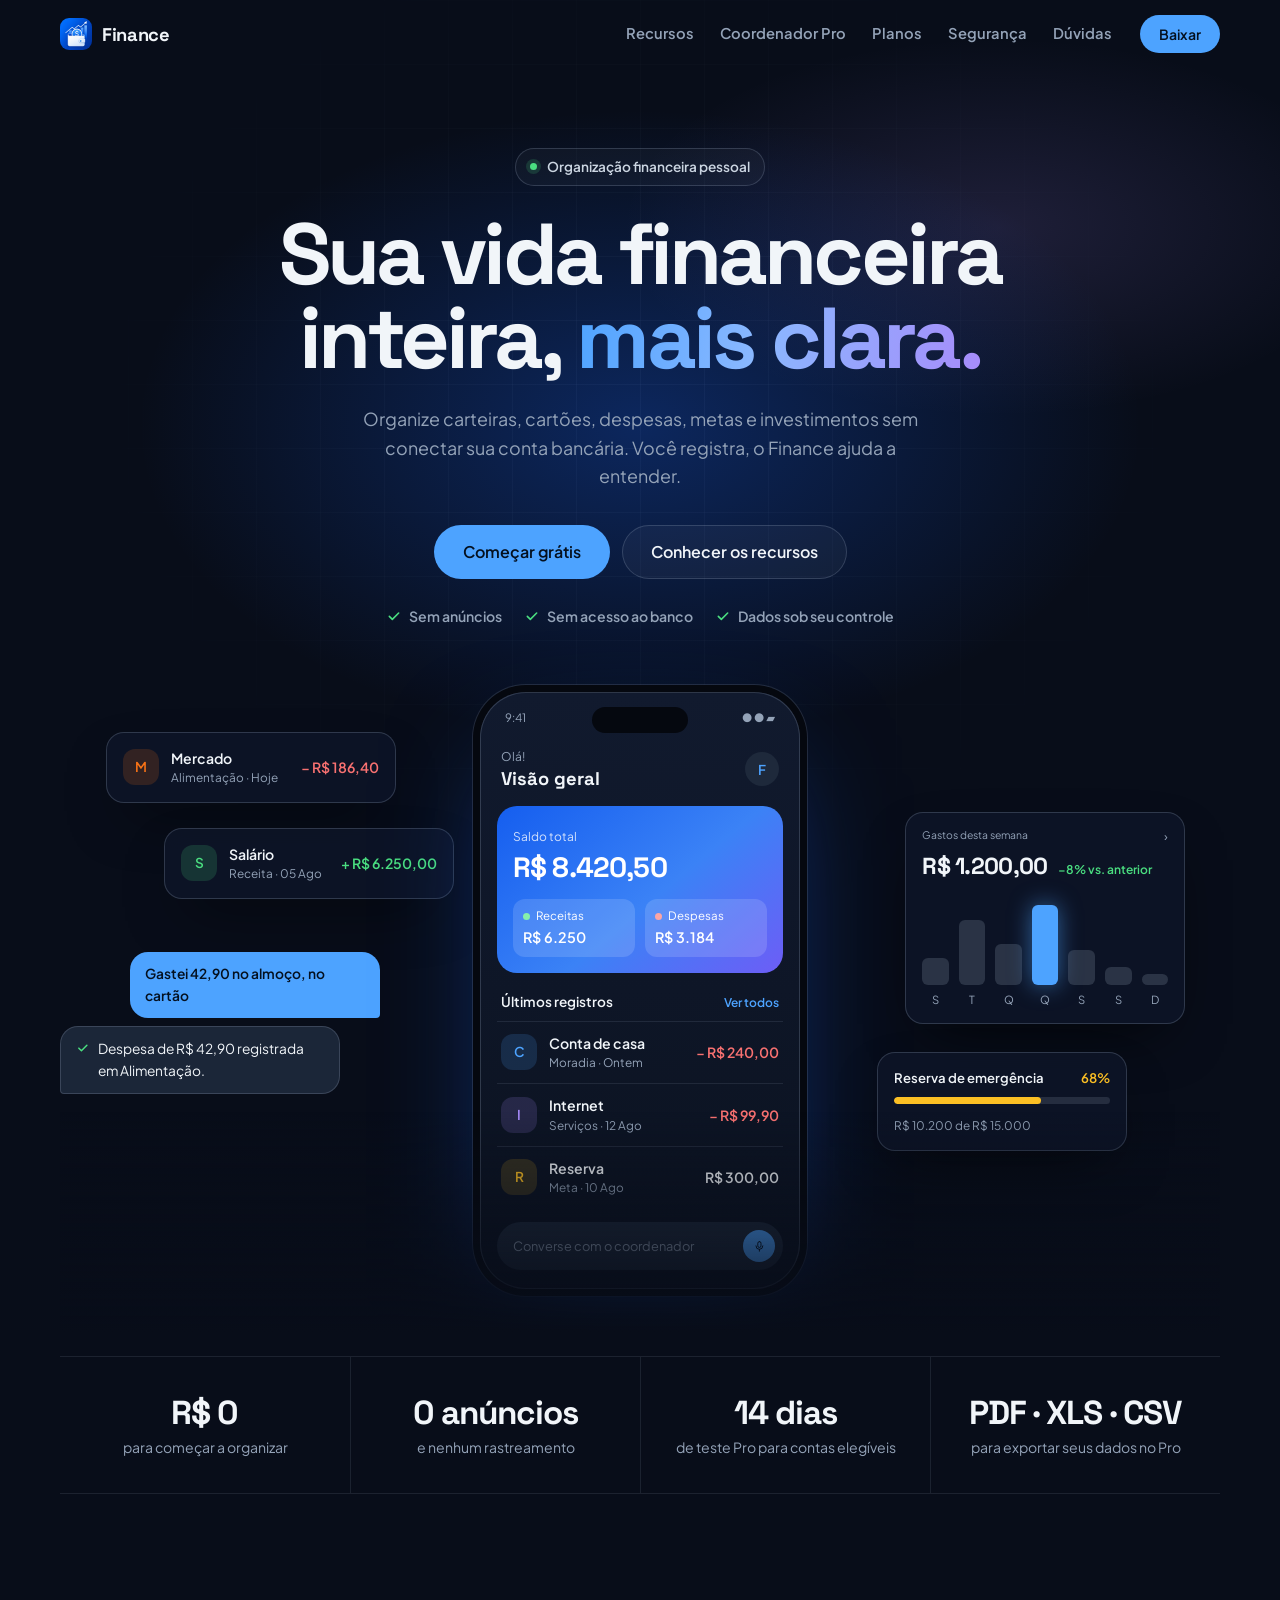
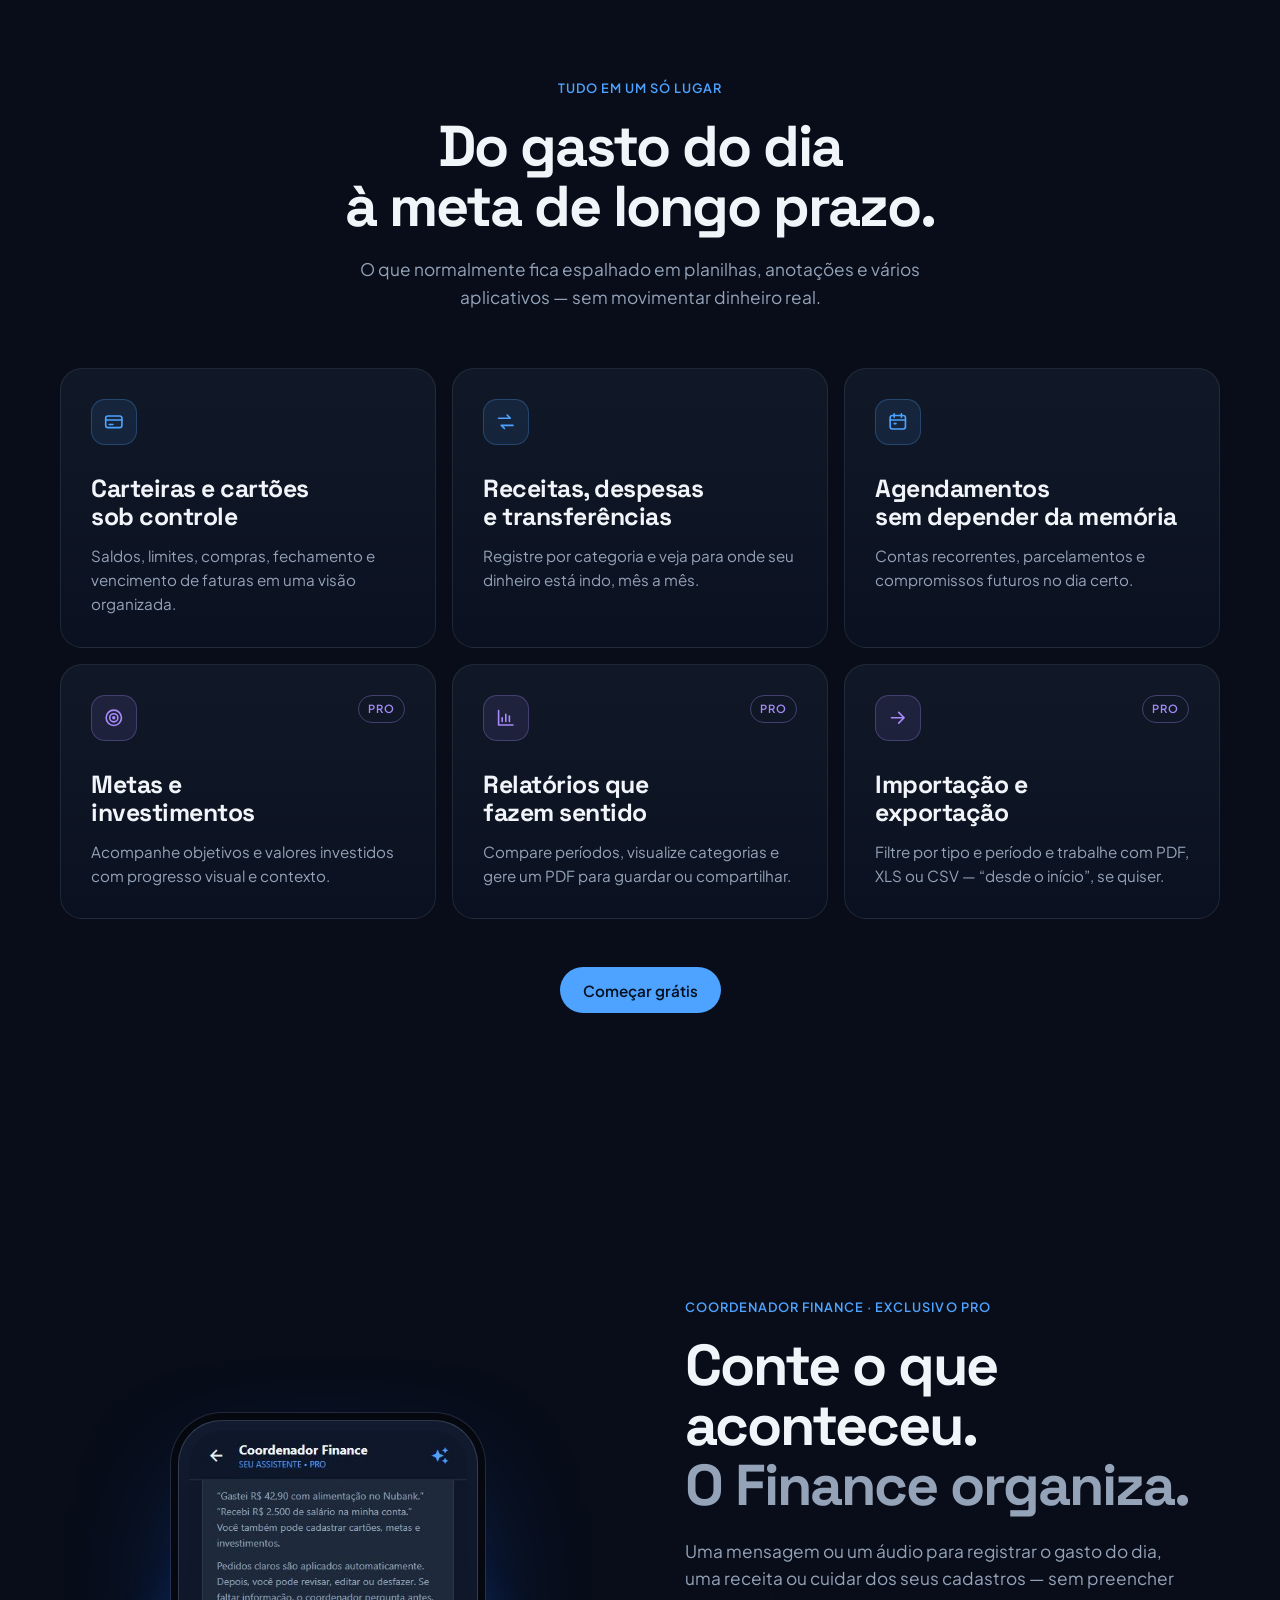
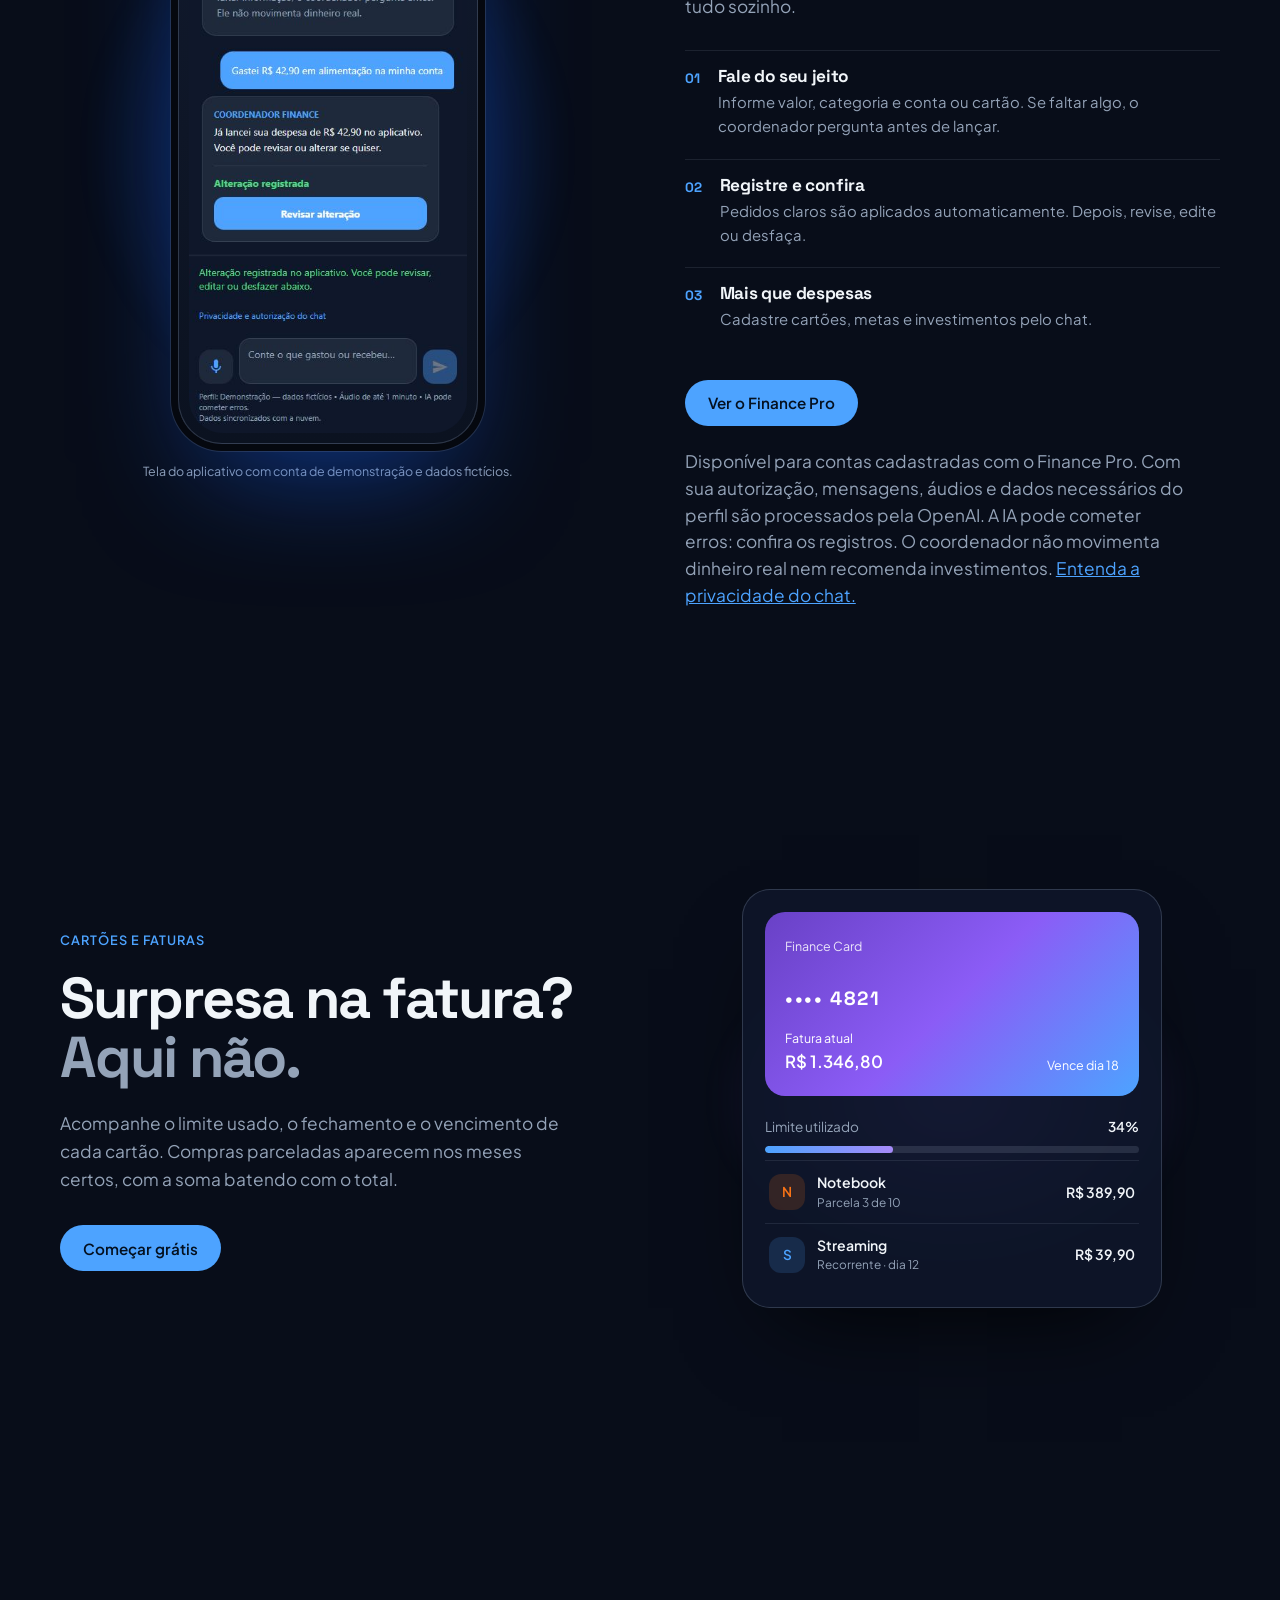
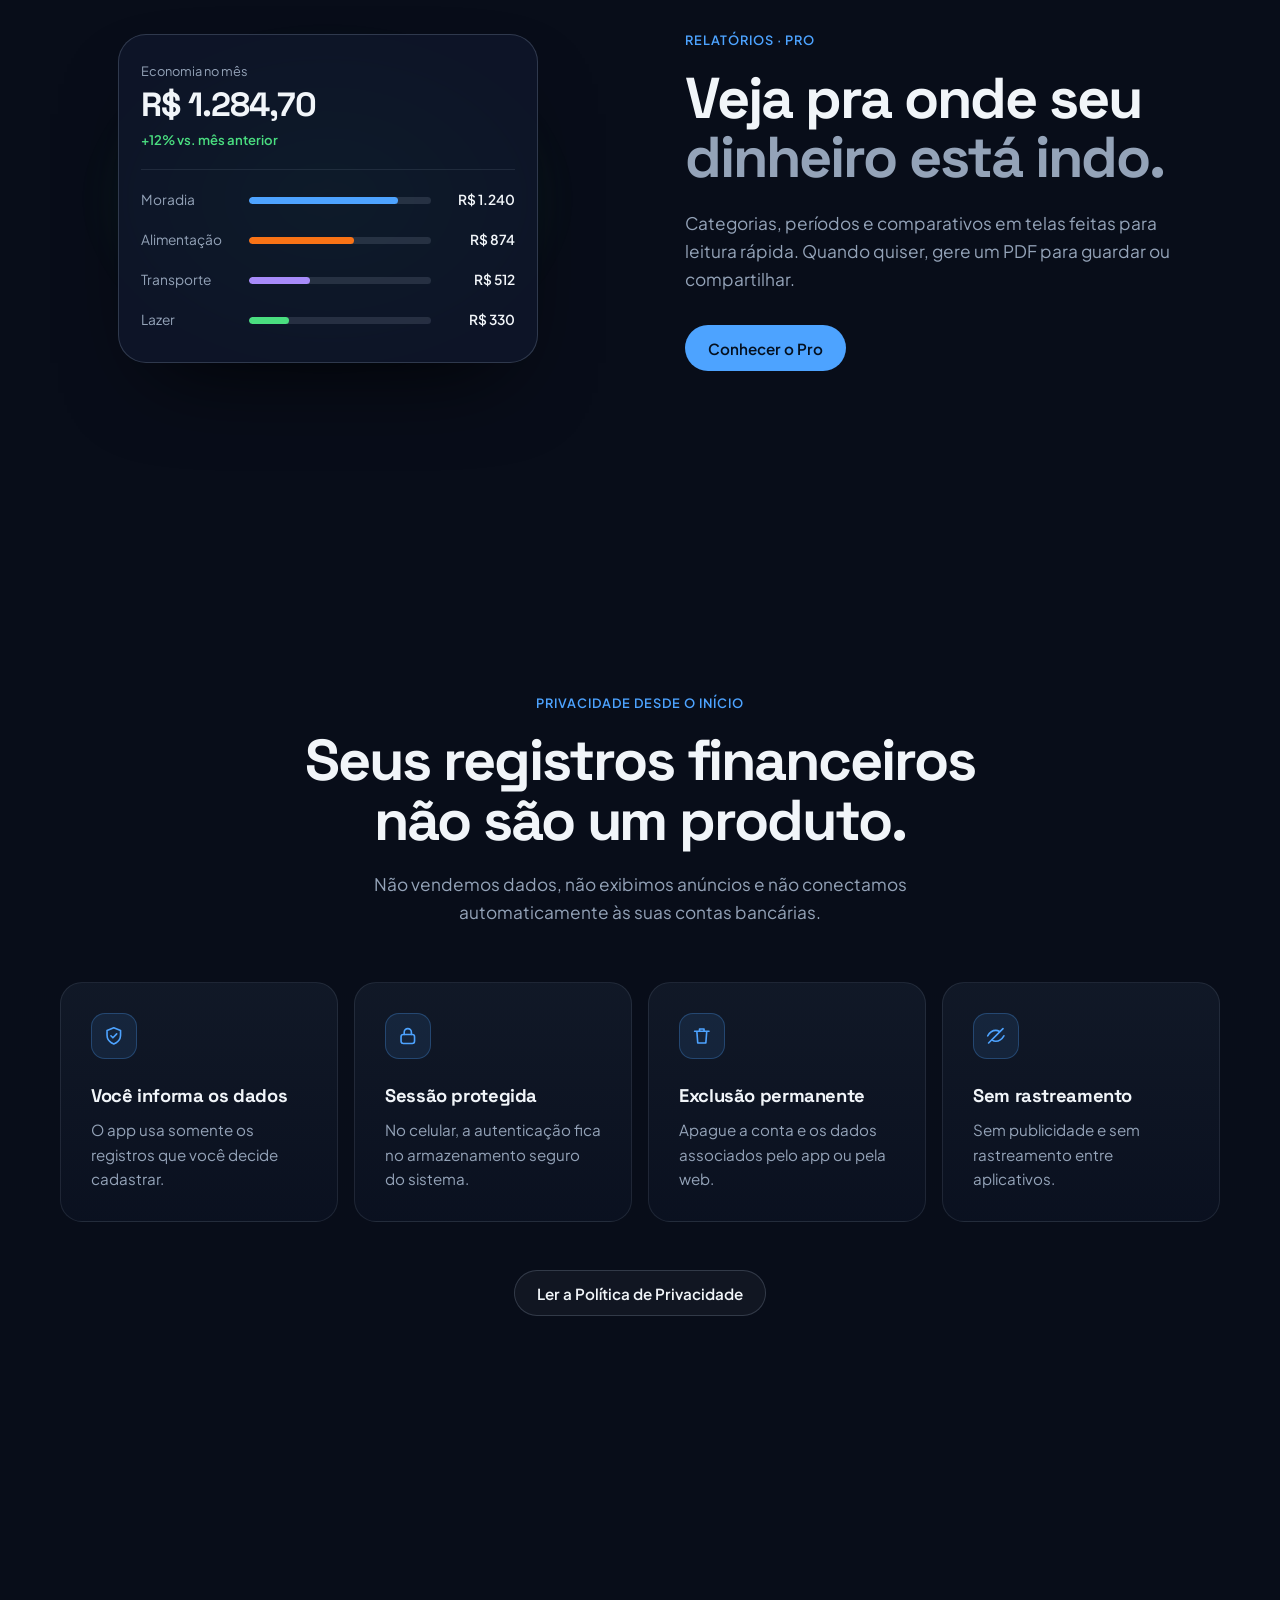
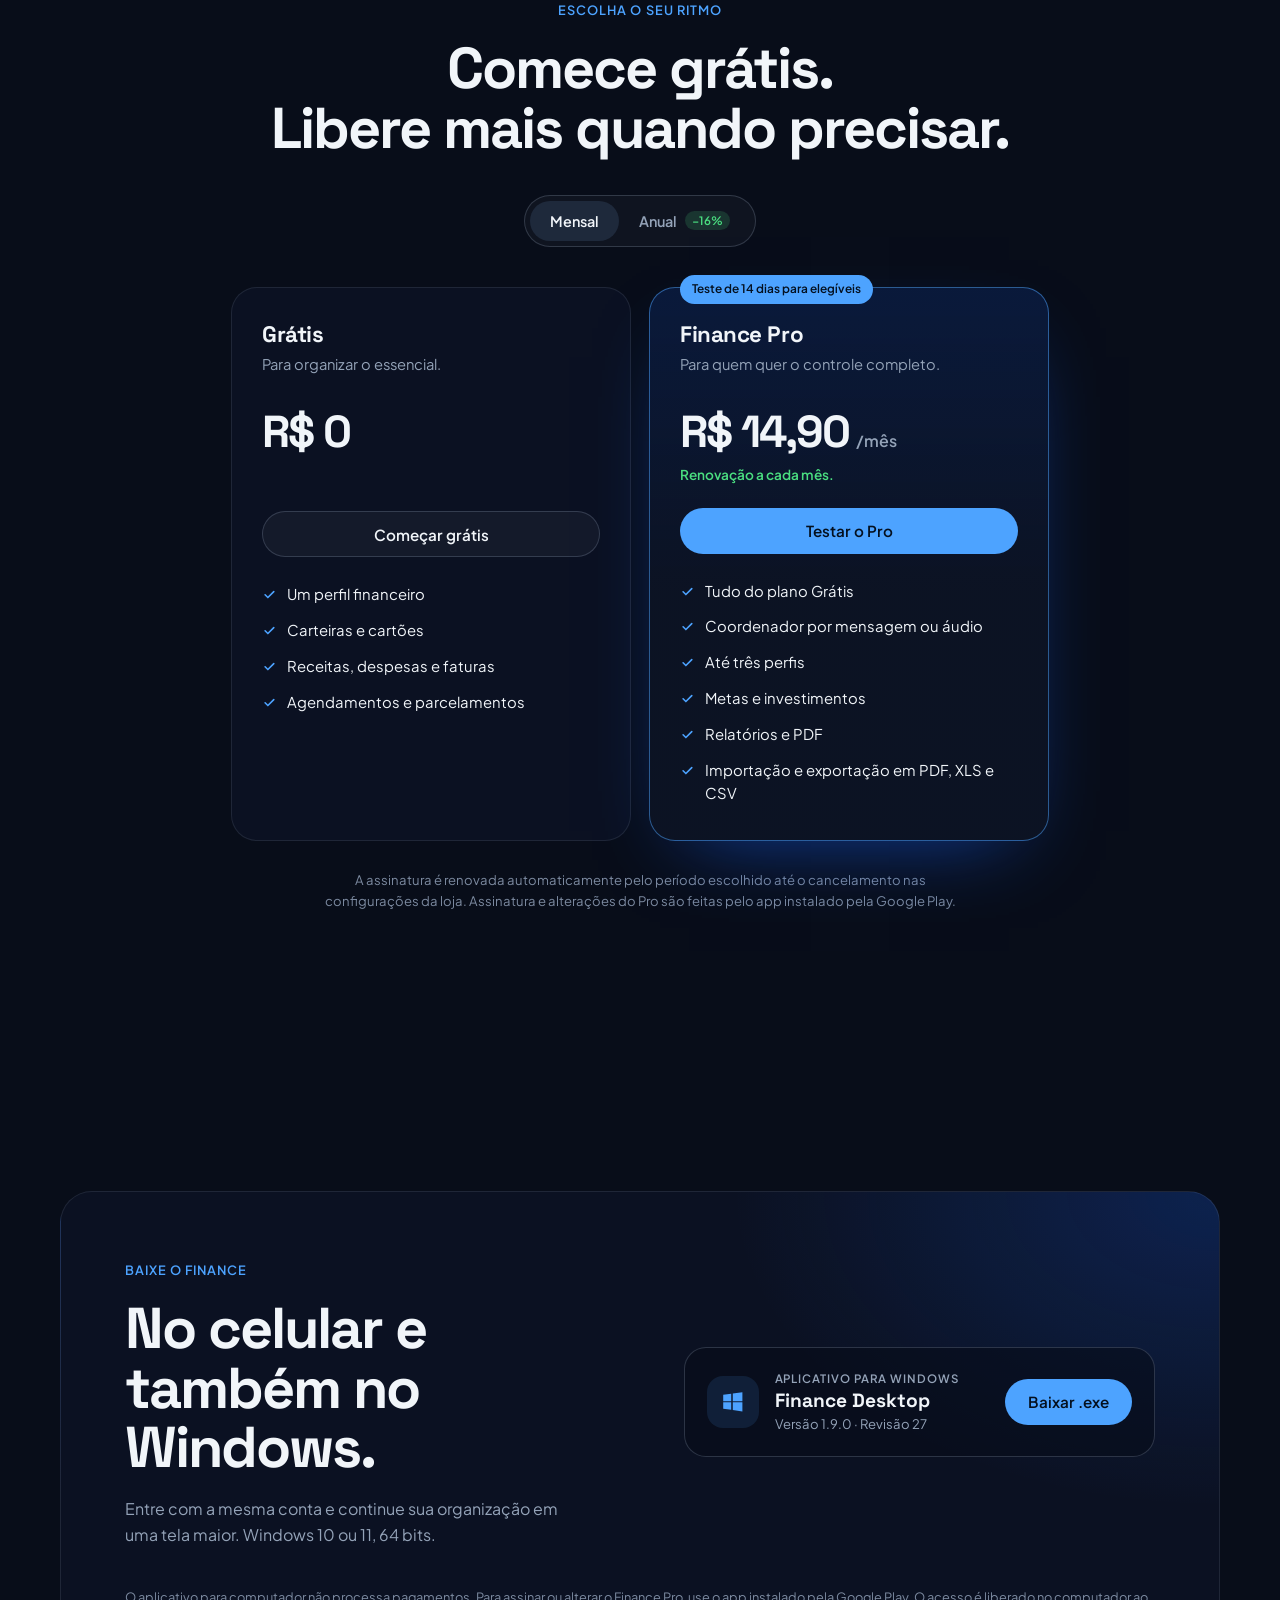
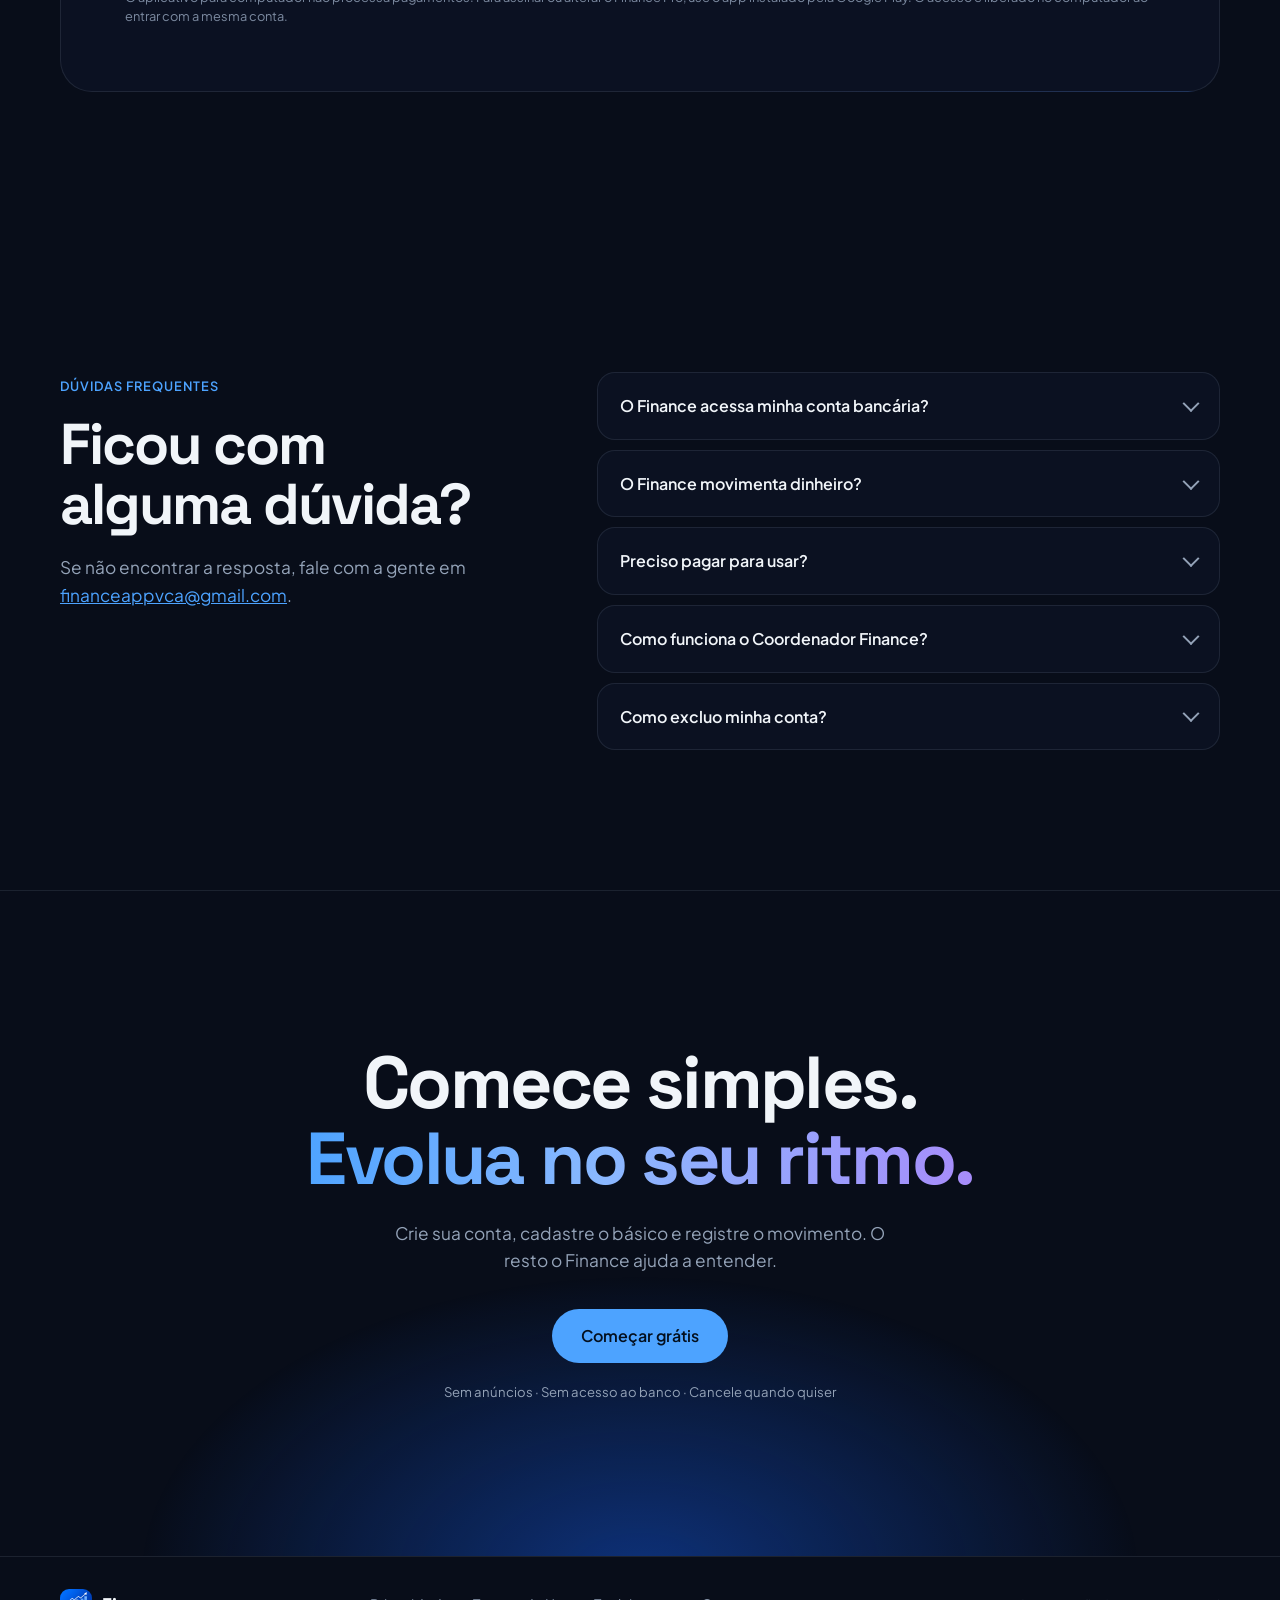
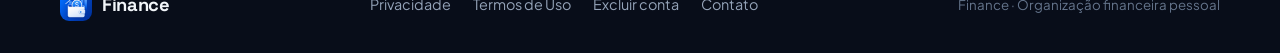
==== commit d043b392: "chore: update Windows download to Finance 1.9.0" ====
--- a/index.html
+++ b/index.html
@@ -404,9 +404,9 @@
               <div>
                 <small>Aplicativo para Windows</small>
                 <strong>Finance Desktop</strong>
-                <span>Versão 1.8.0 · Revisão 26</span>
-              </div>
-              <a class="btn btn-primary" href="https://github.com/patrickvca/FinanceApp-legal/releases/download/v1.8.0-windows.26/Finance-Setup.exe">Baixar .exe</a>
+                <span>Versão 1.9.0 · Revisão 27</span>
+              </div>
+              <a class="btn btn-primary" href="https://github.com/patrickvca/FinanceApp-legal/releases/download/v1.9.0-windows.27/Finance-Setup.exe">Baixar .exe</a>
             </div>
             <p class="fine download-fine">O aplicativo para computador não processa pagamentos. Para assinar ou alterar o Finance Pro, use o app instalado pela Google Play. O acesso é liberado no computador ao entrar com a mesma conta.</p>
           </div>
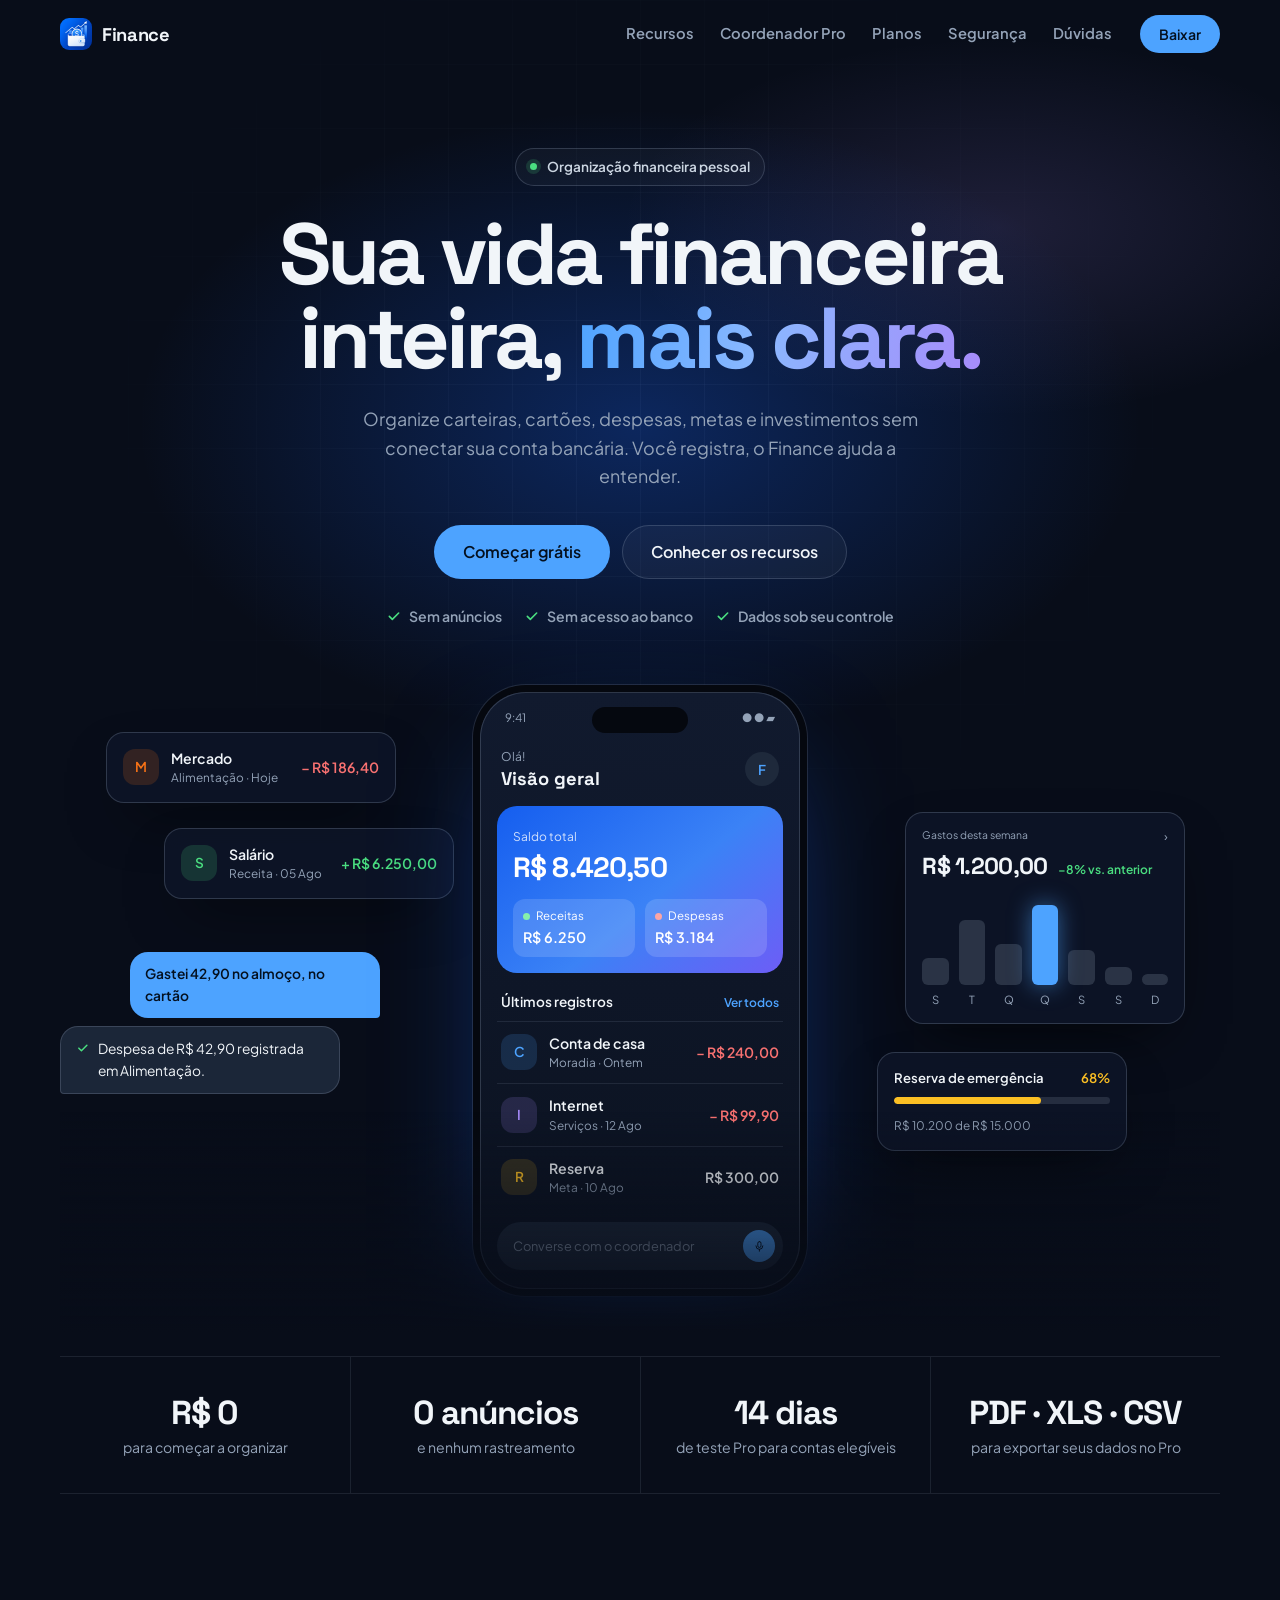
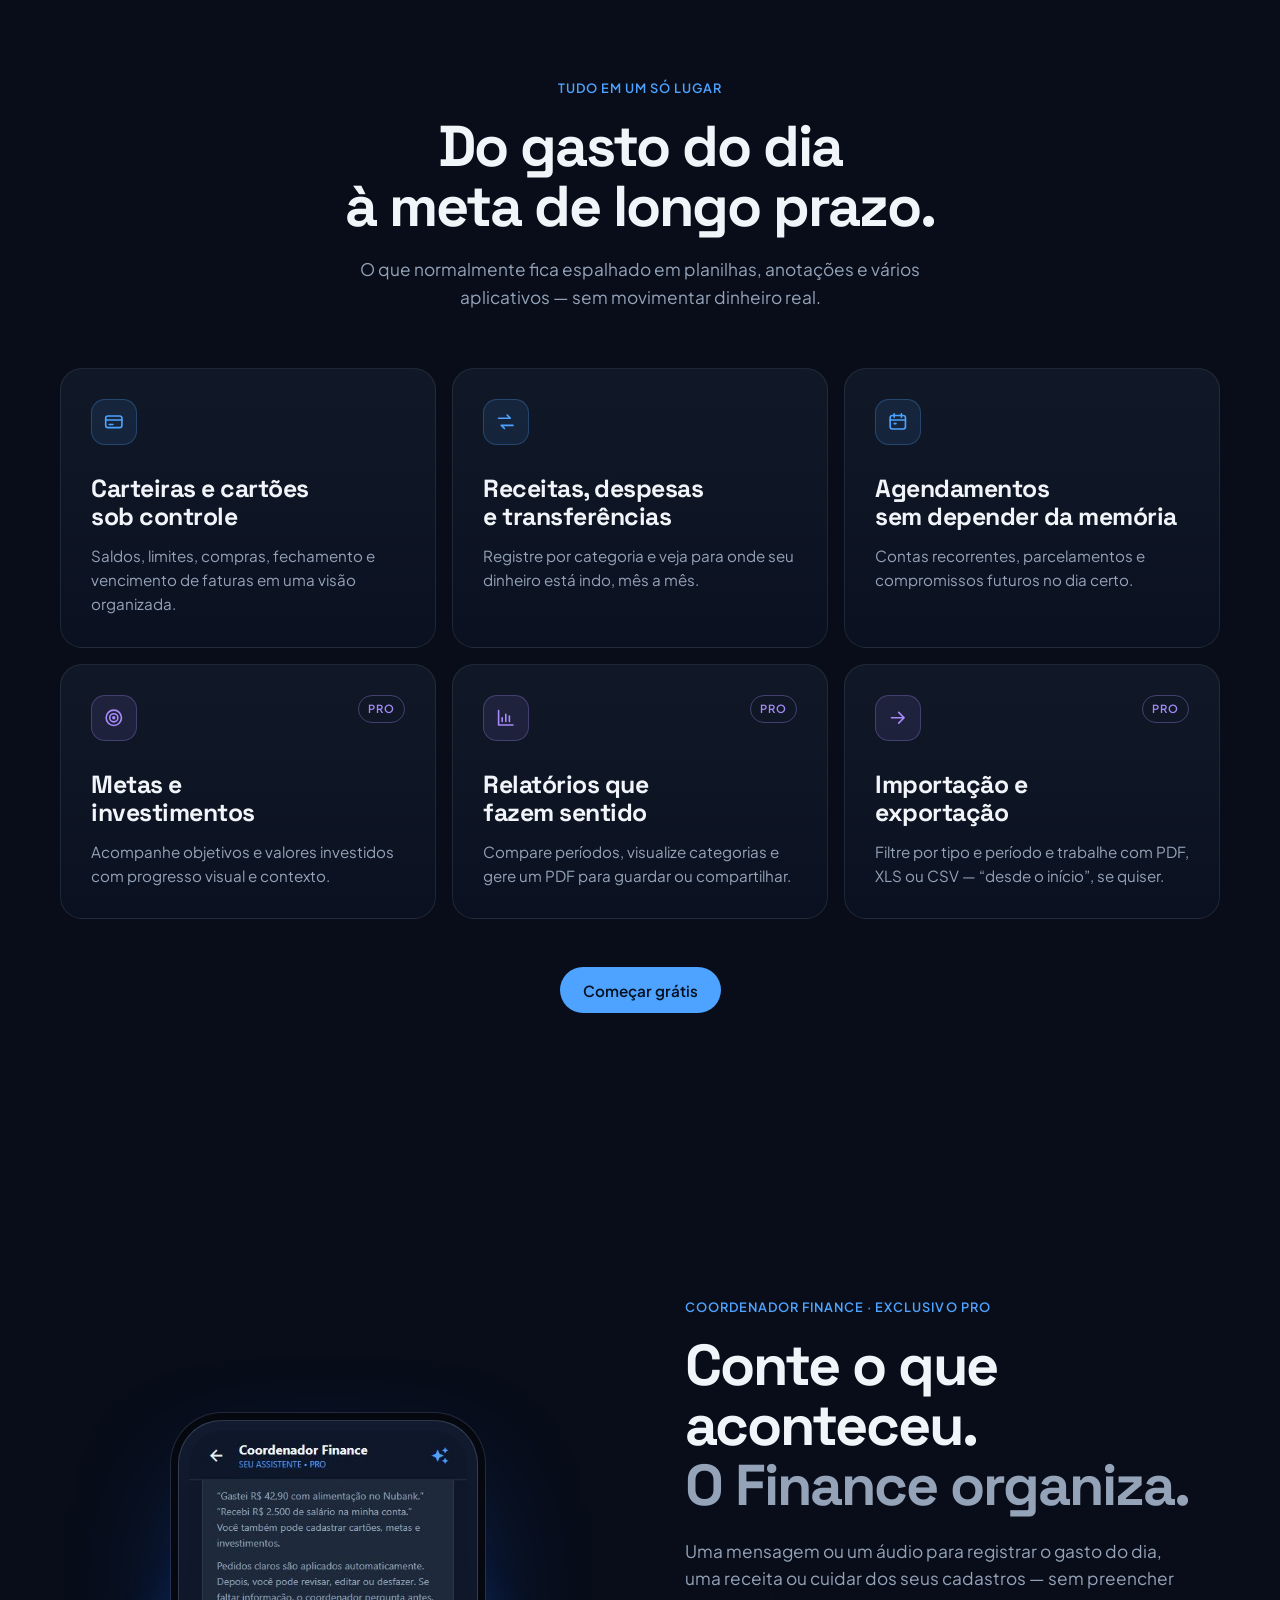
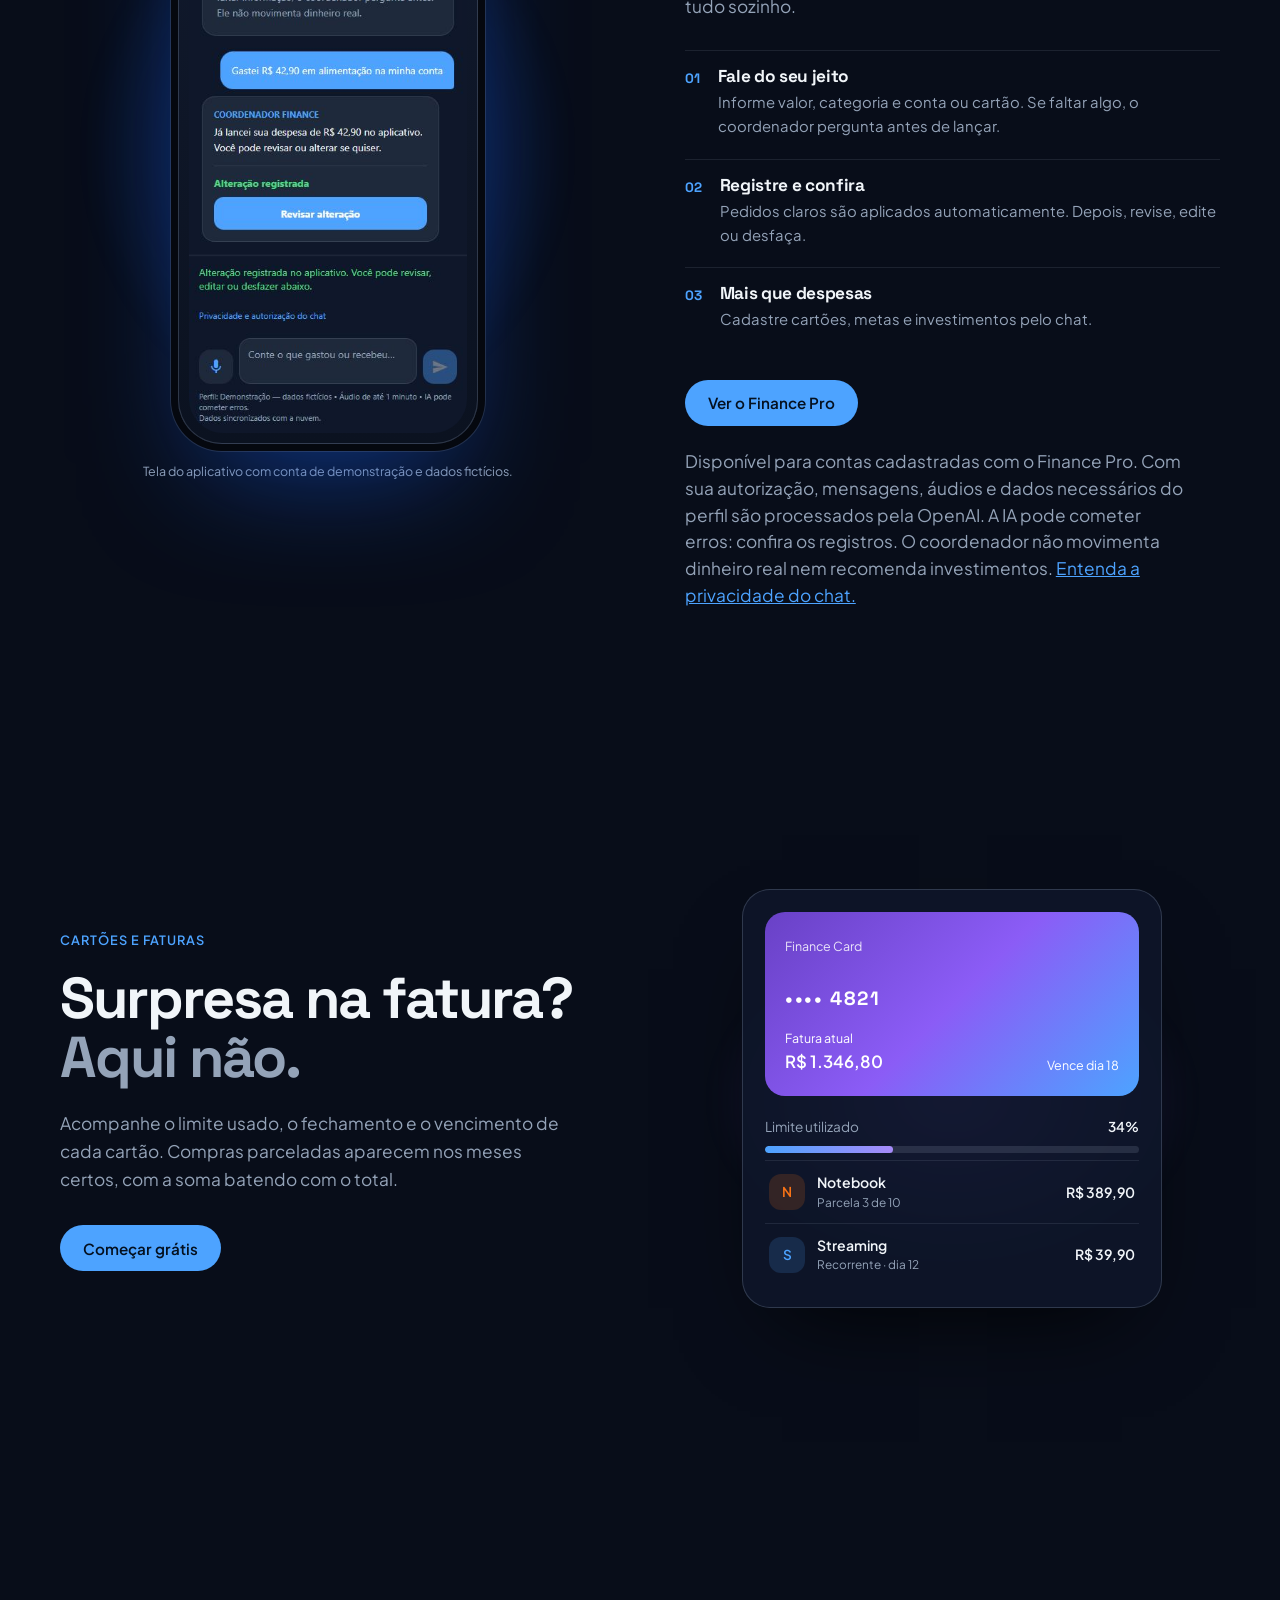
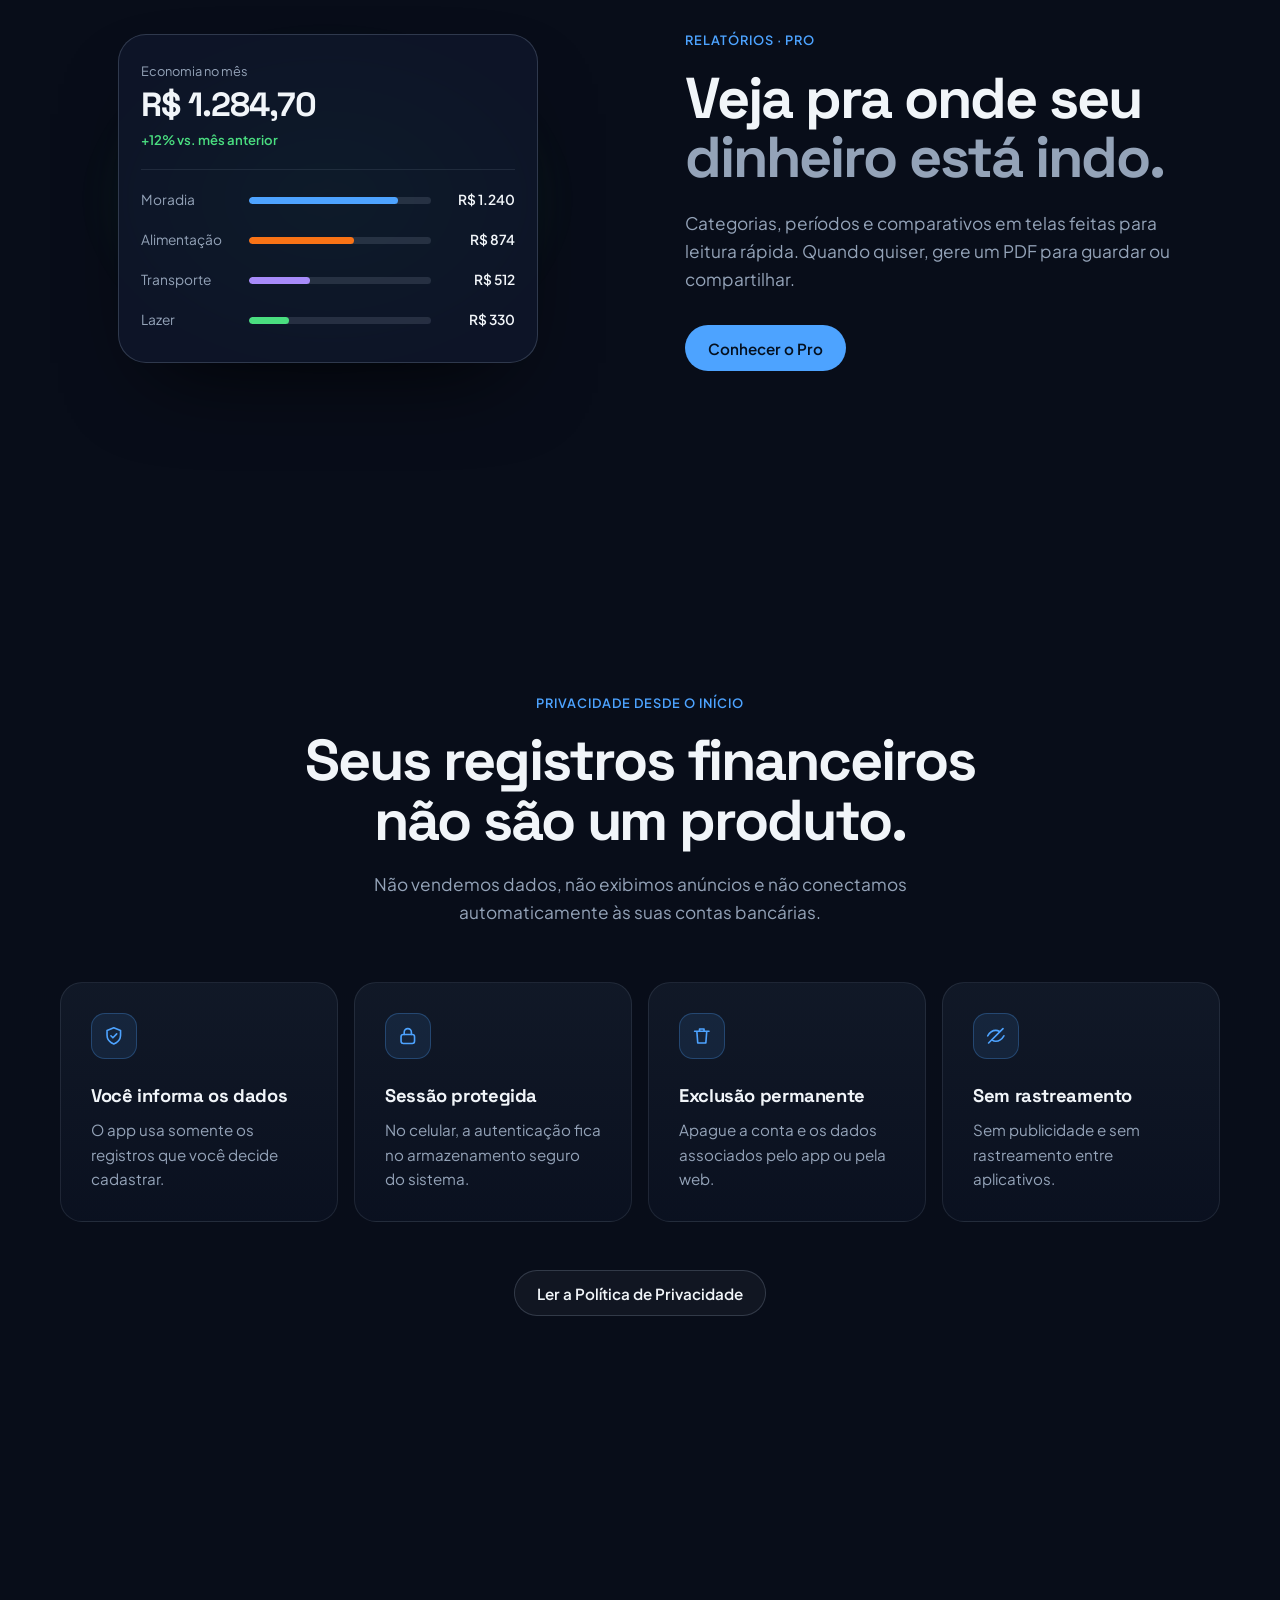
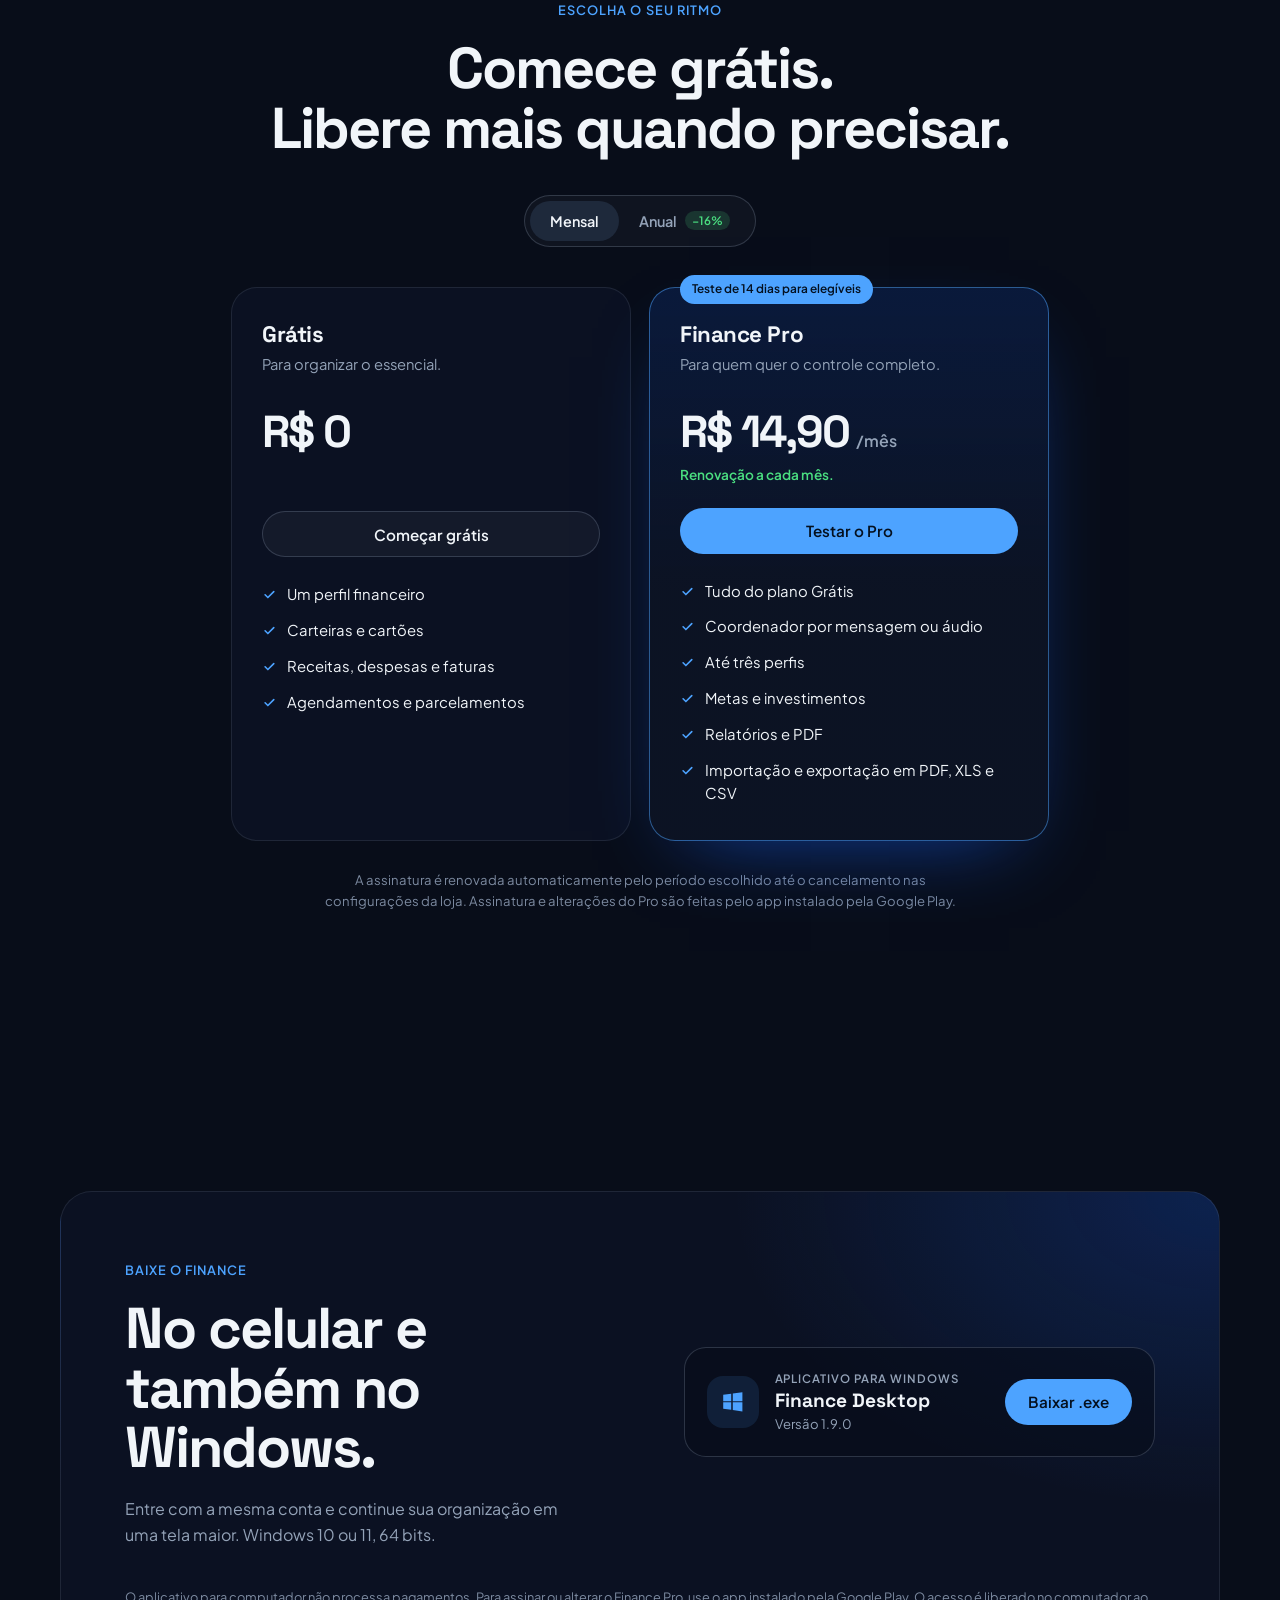
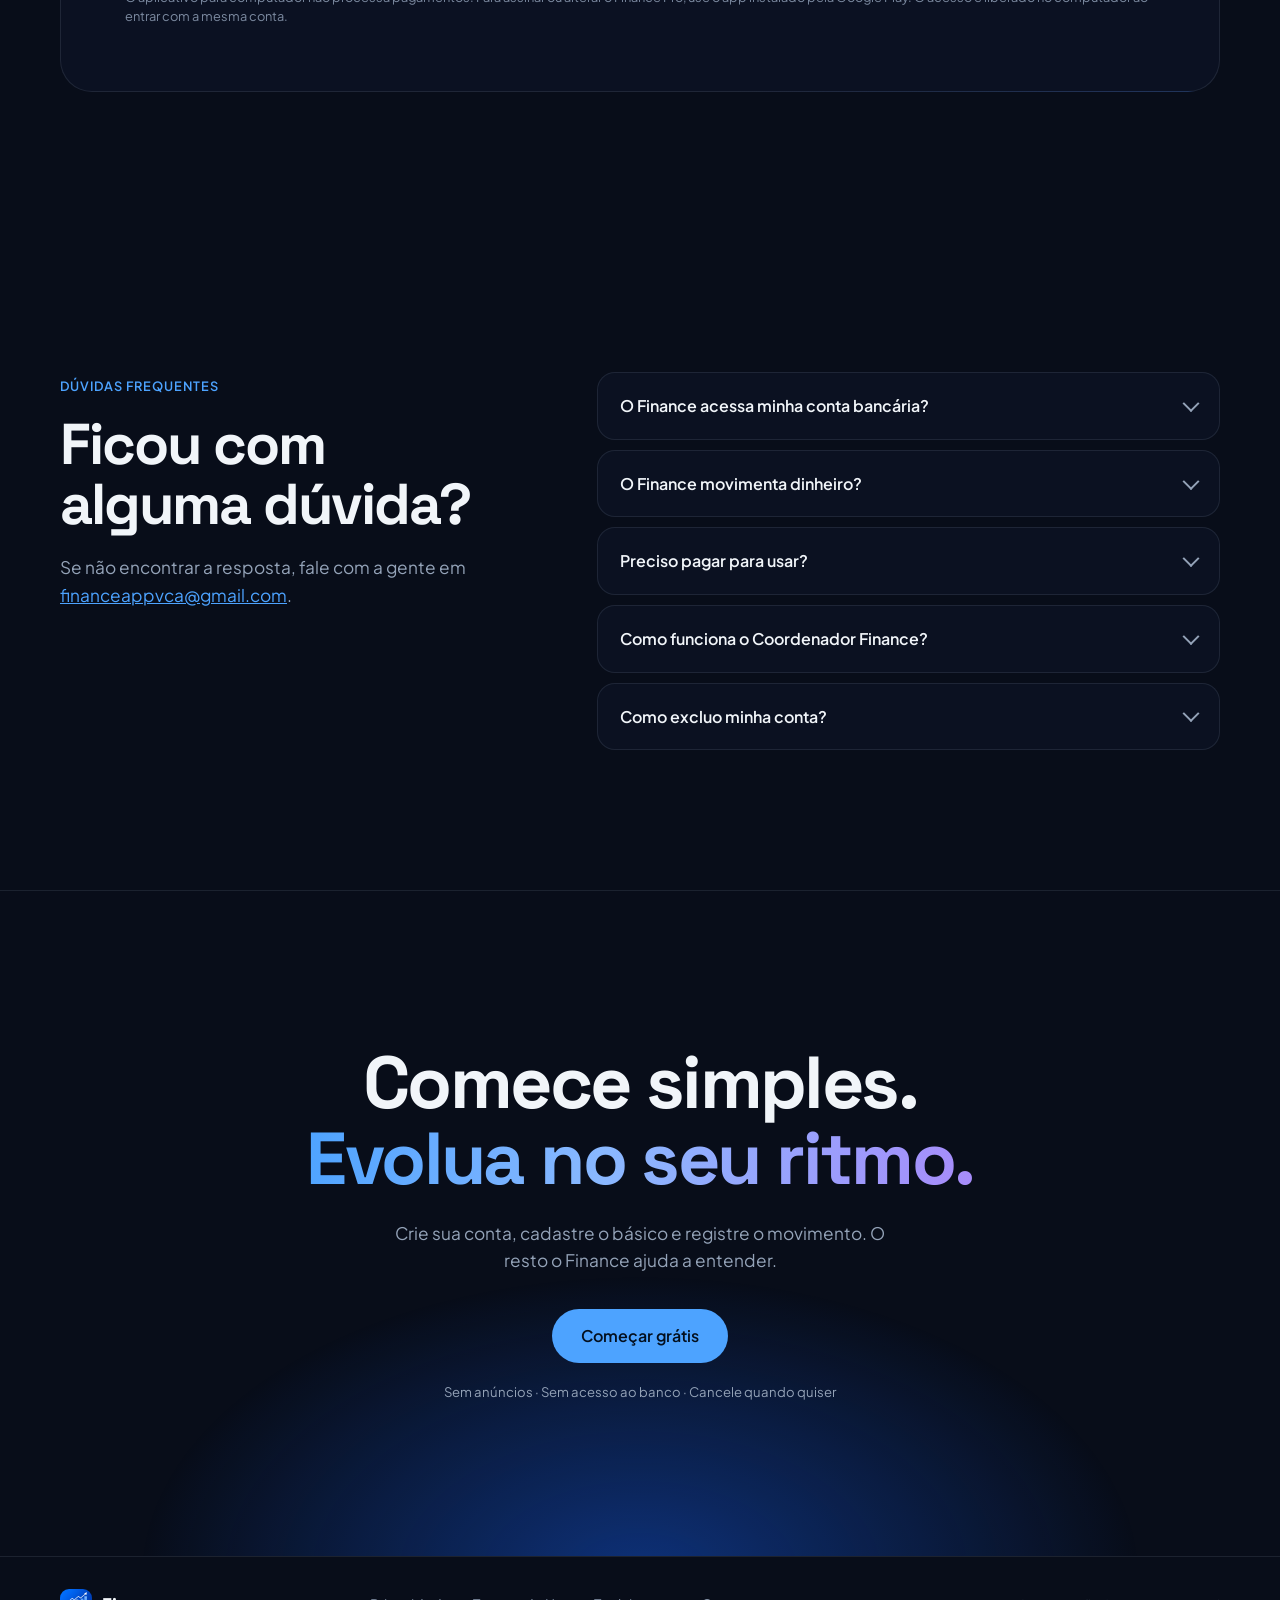
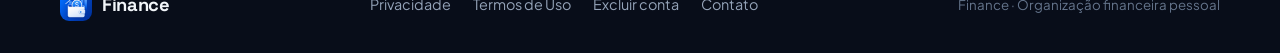
==== commit 38d04149: "style: show only app version on landing page" ====
--- a/index.html
+++ b/index.html
@@ -404,7 +404,7 @@
               <div>
                 <small>Aplicativo para Windows</small>
                 <strong>Finance Desktop</strong>
-                <span>Versão 1.9.0 · Revisão 27</span>
+                <span>Versão 1.9.0</span>
               </div>
               <a class="btn btn-primary" href="https://github.com/patrickvca/FinanceApp-legal/releases/download/v1.9.0-windows.27/Finance-Setup.exe">Baixar .exe</a>
             </div>
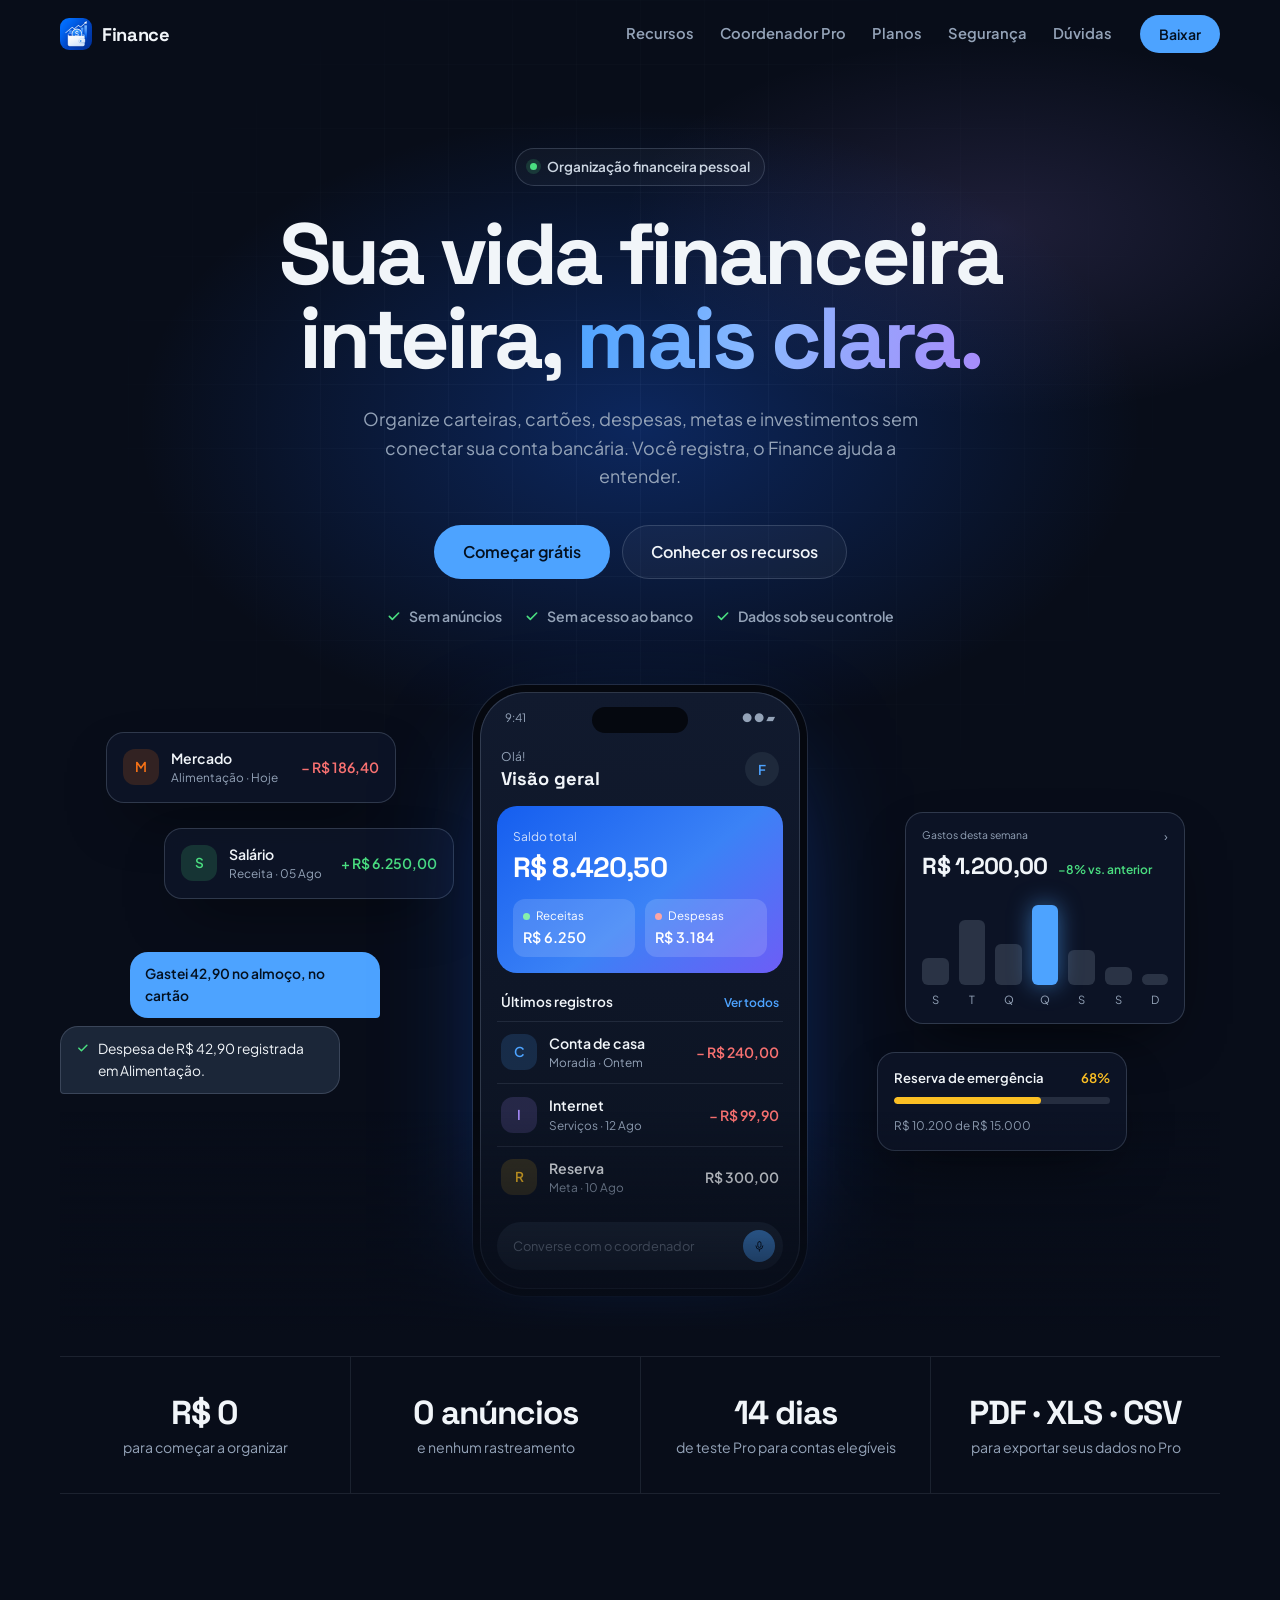
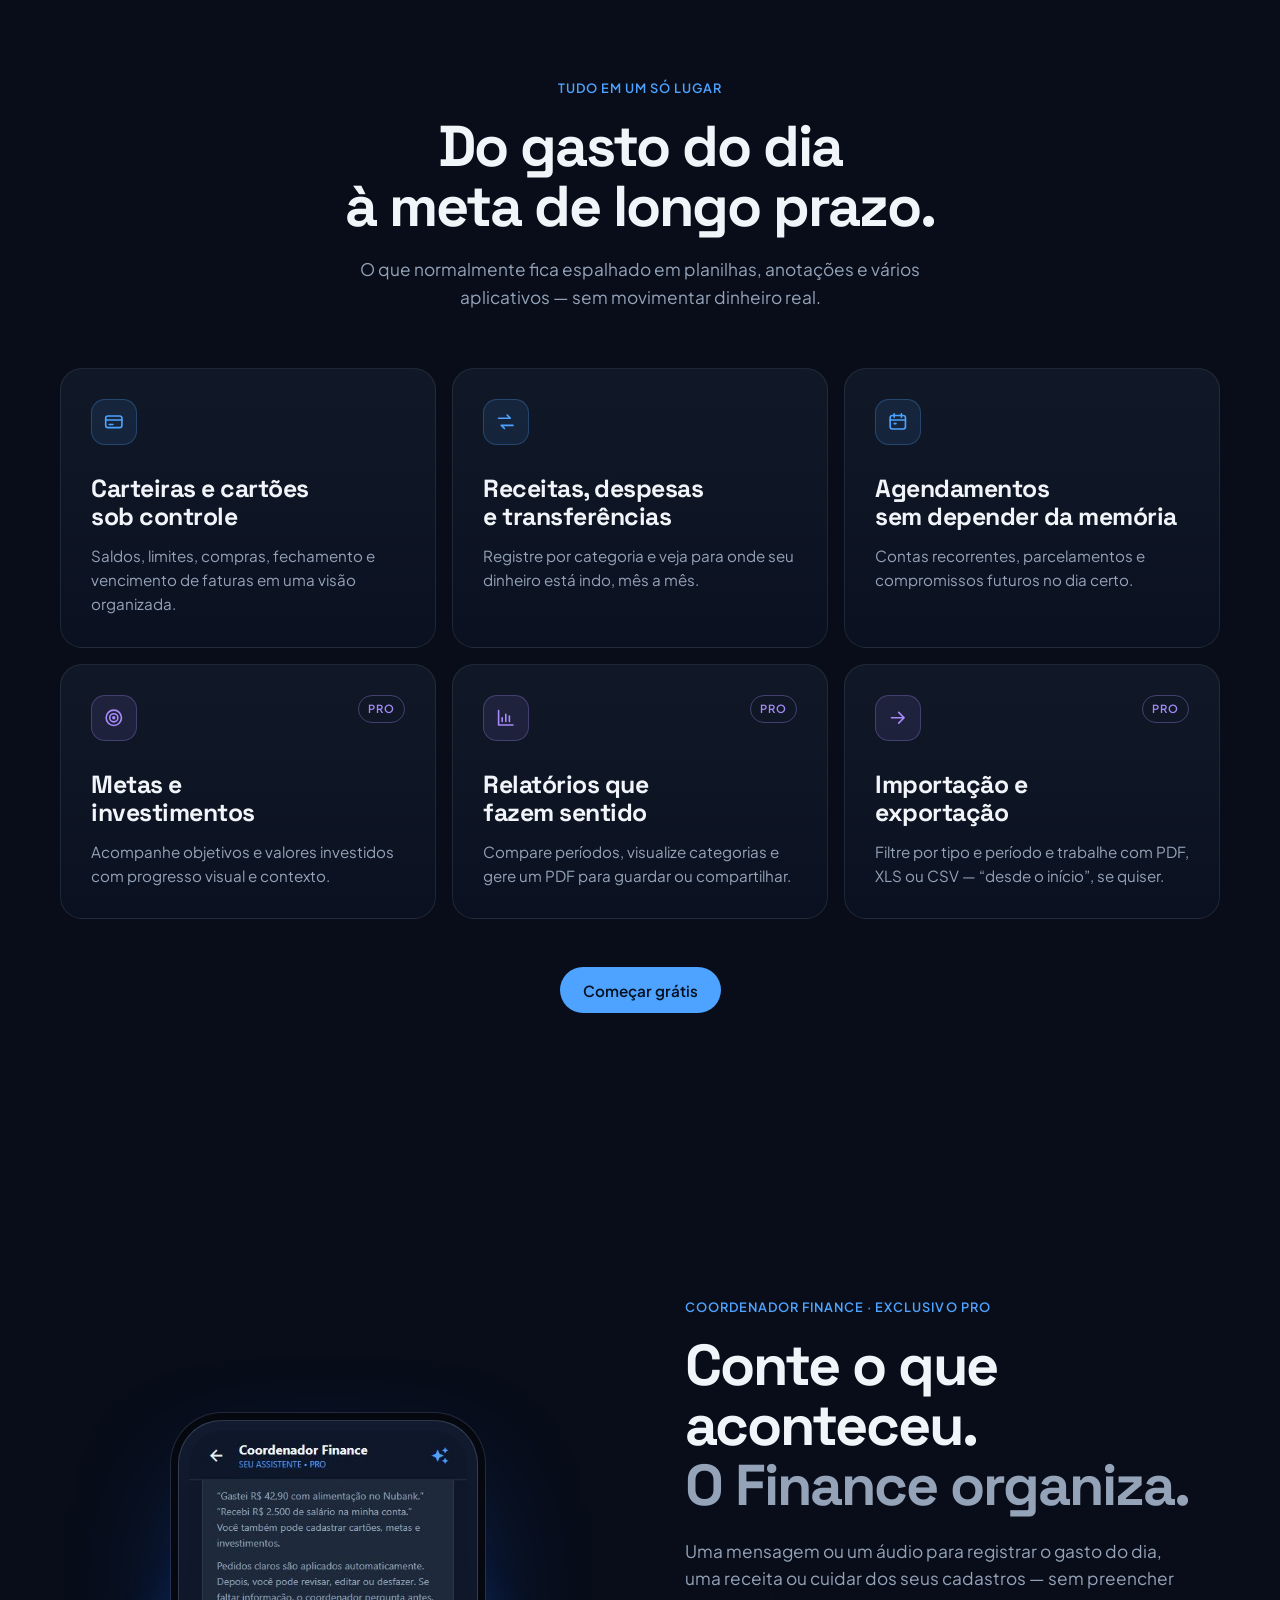
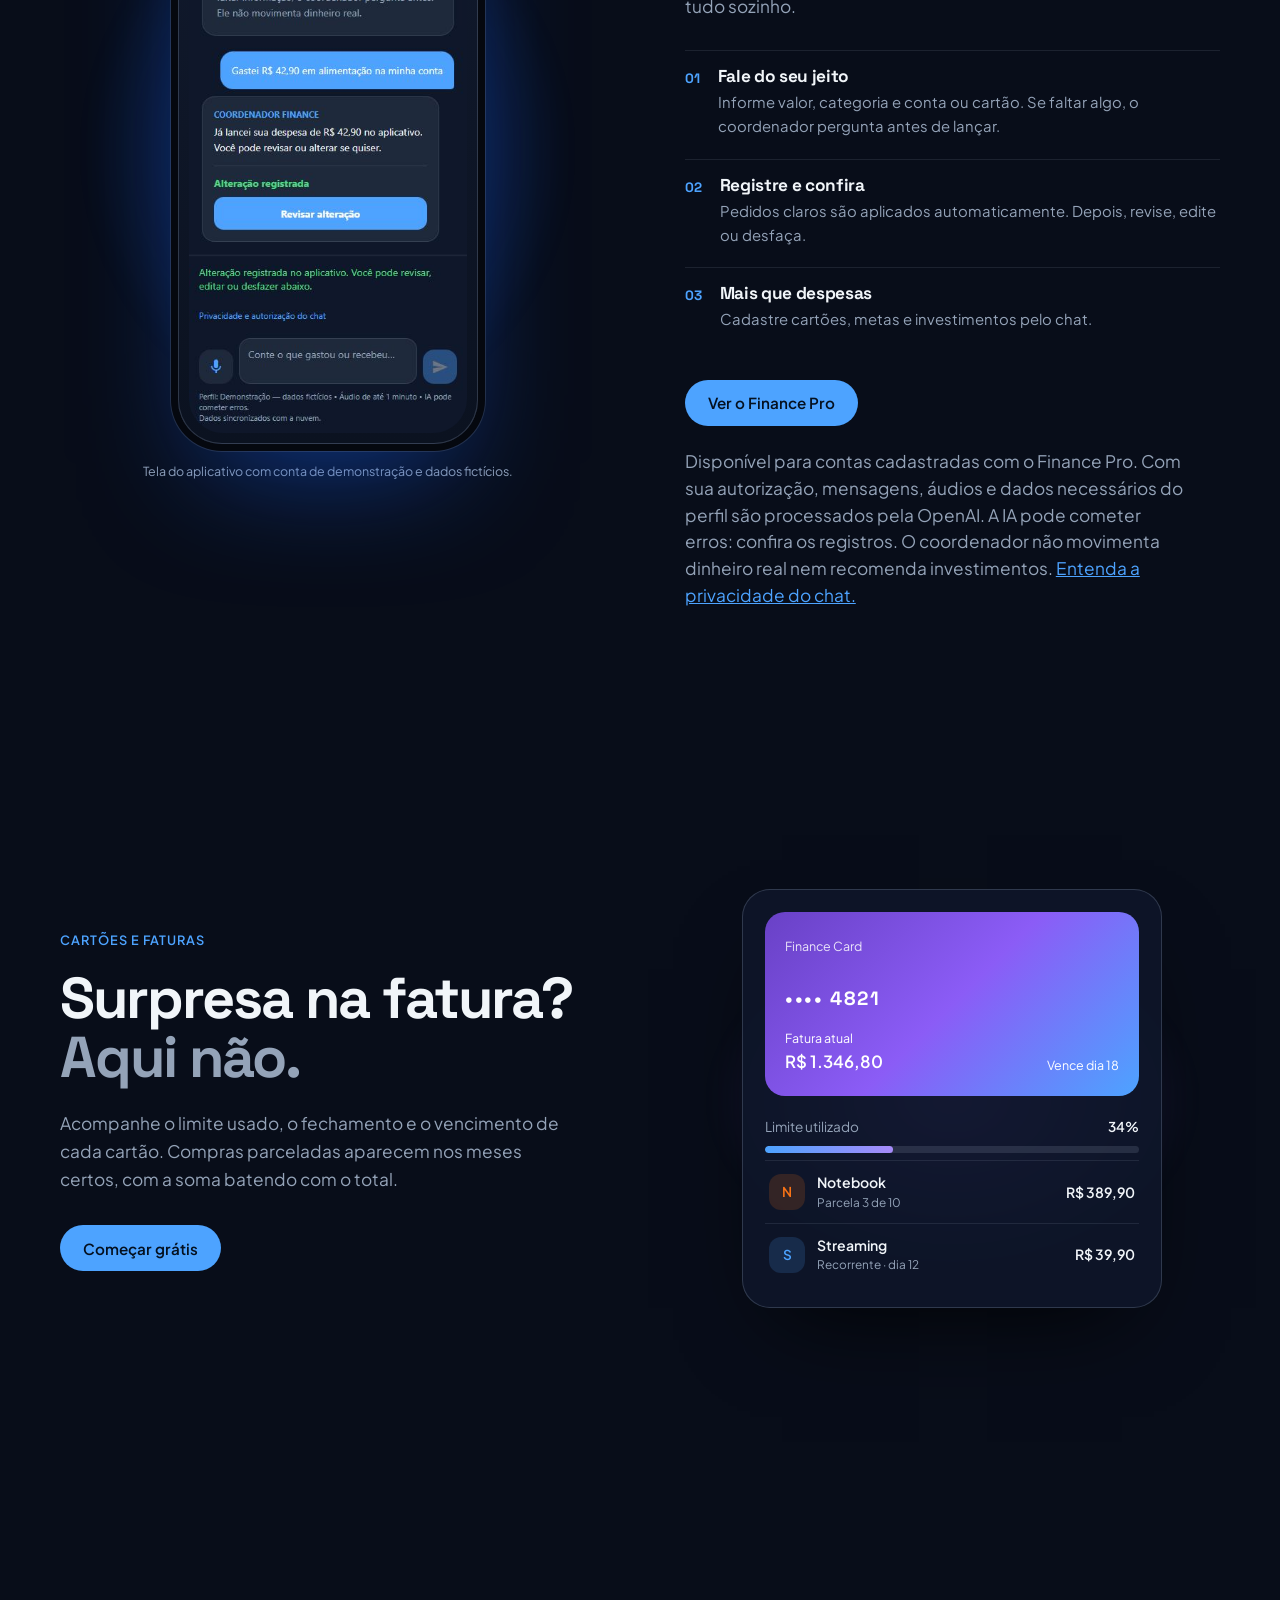
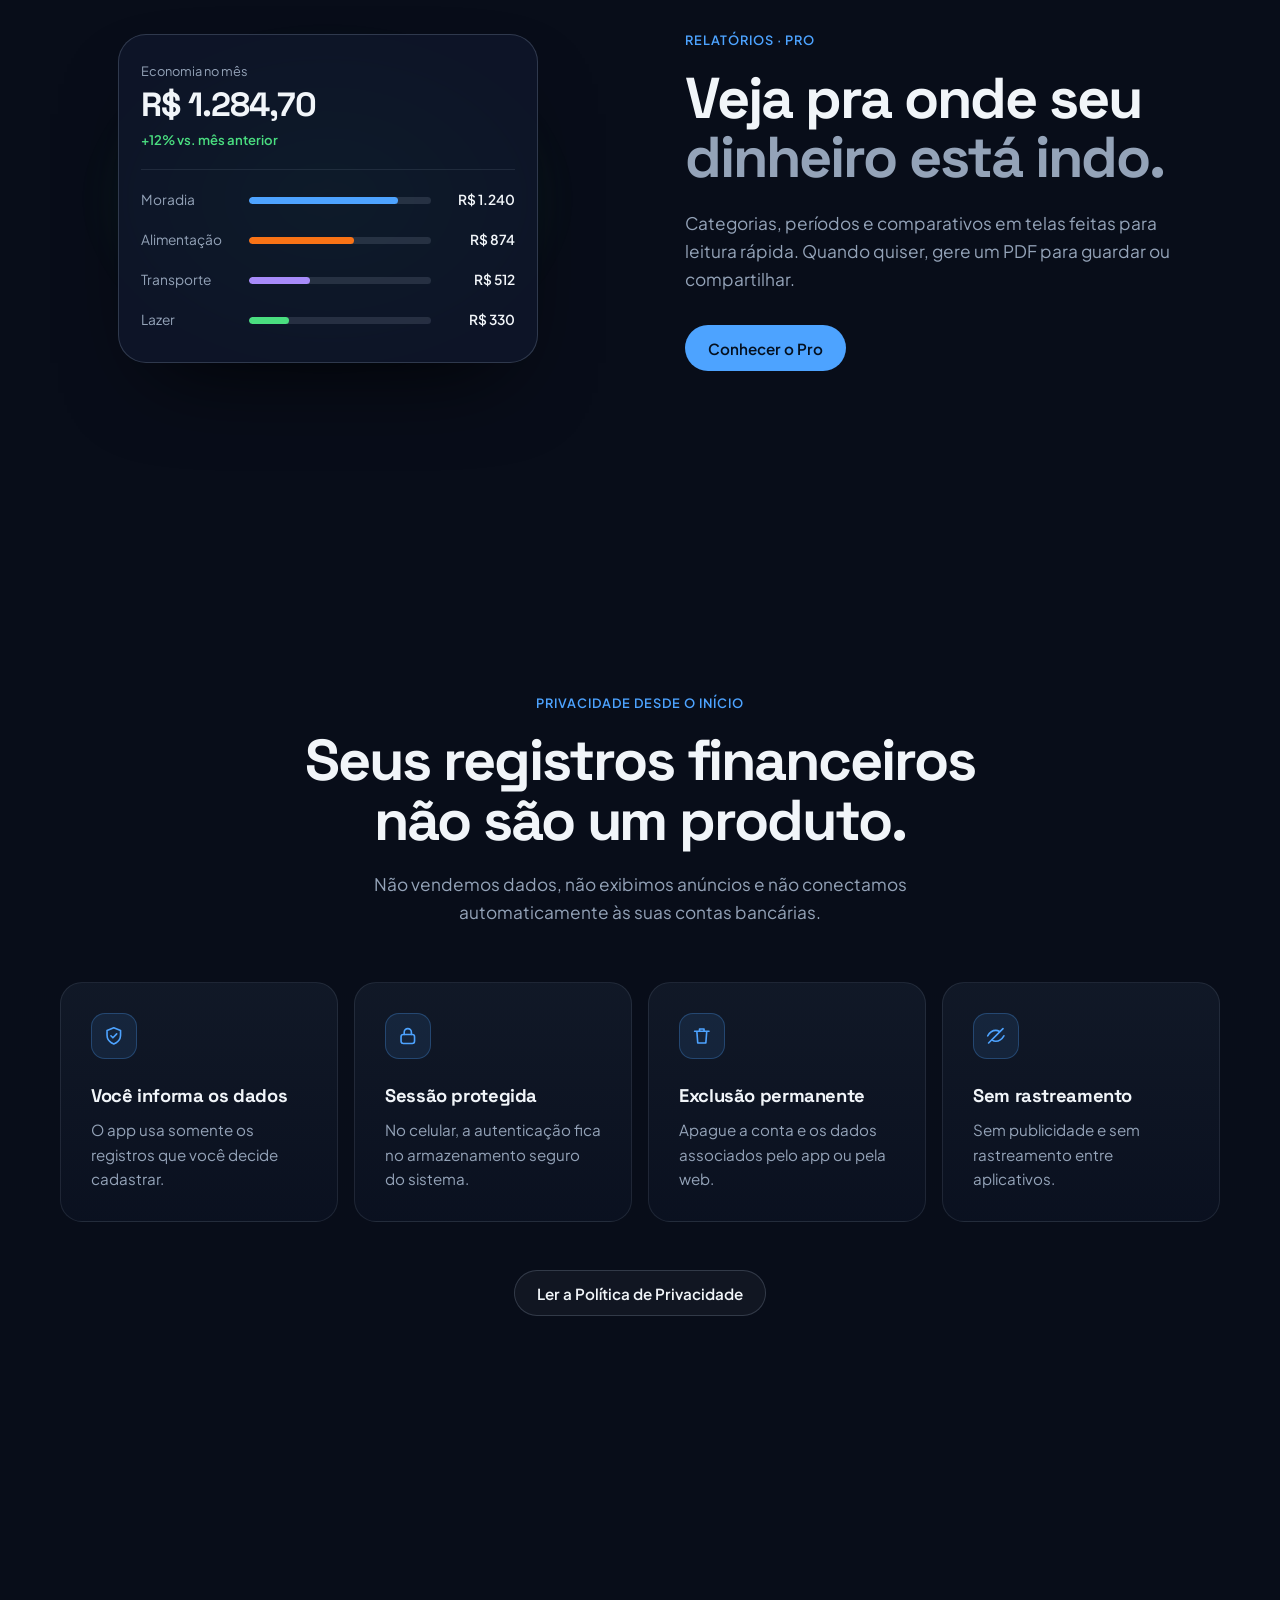
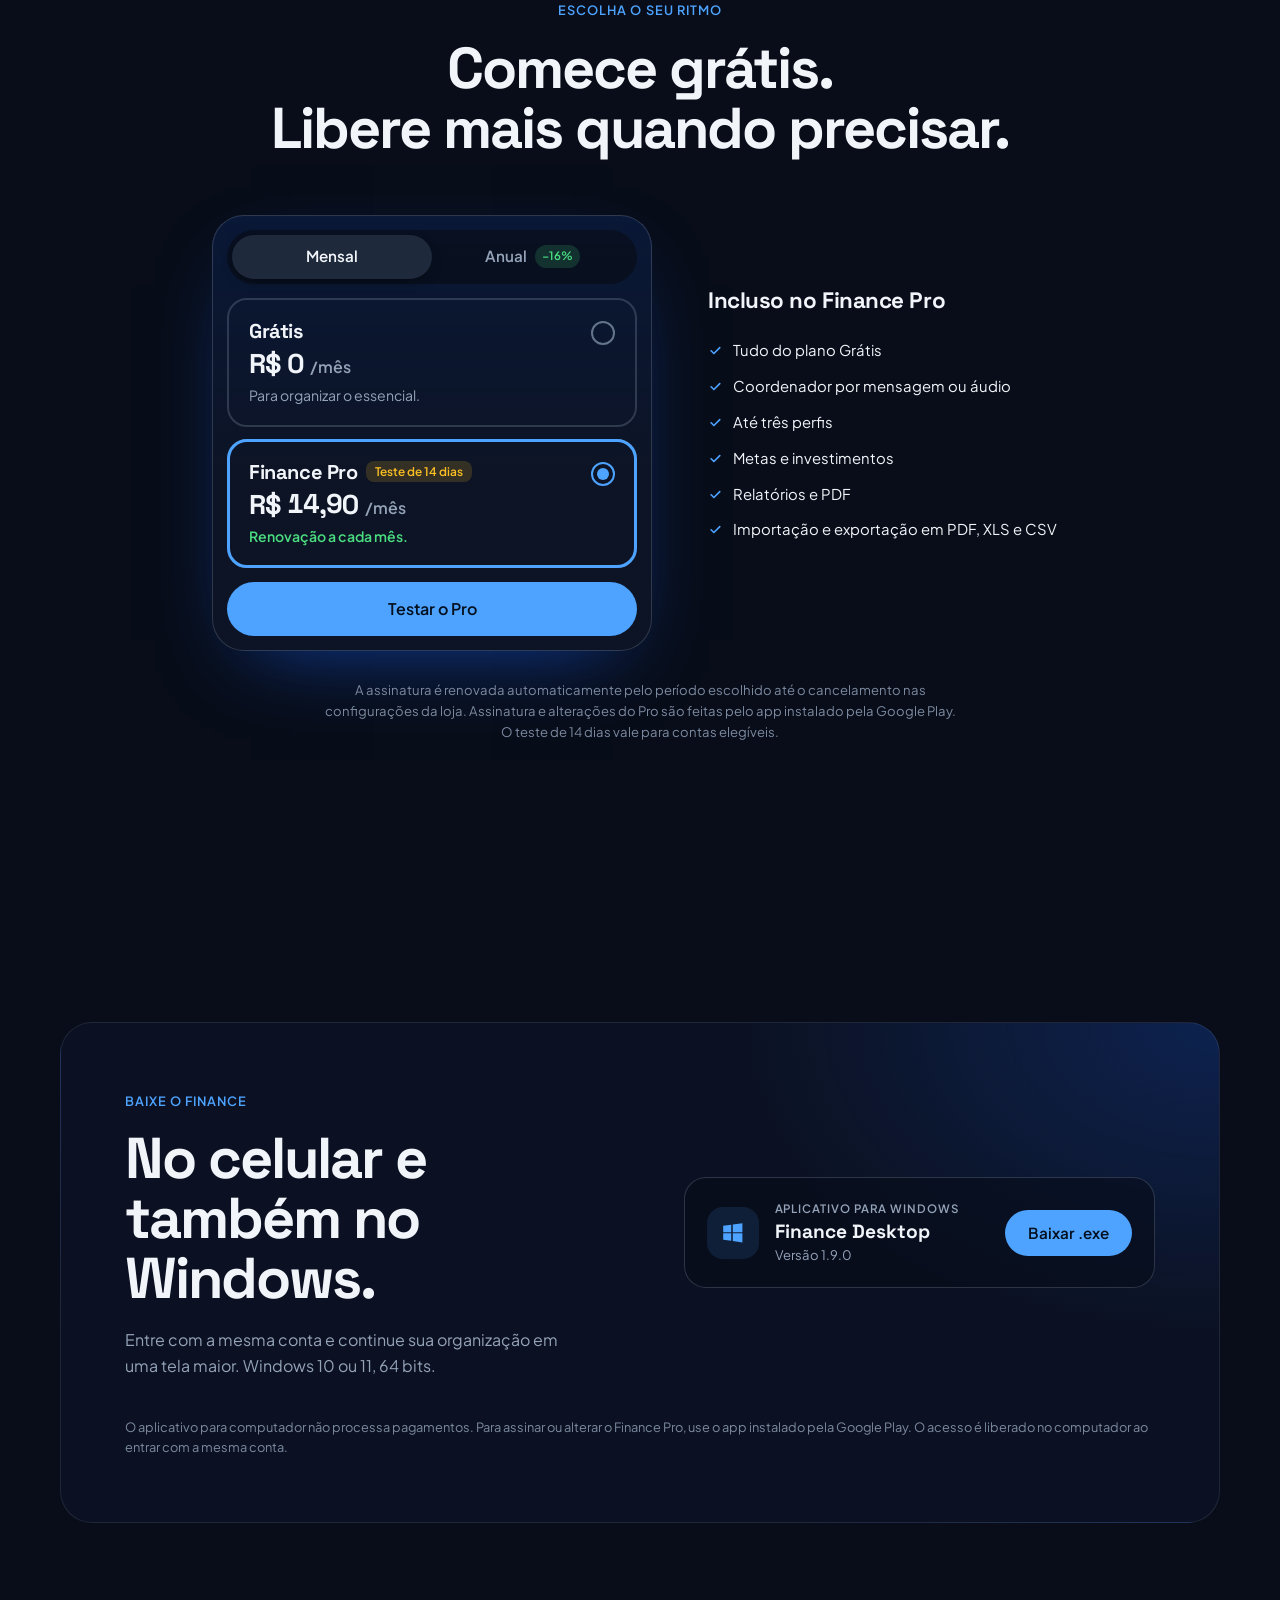
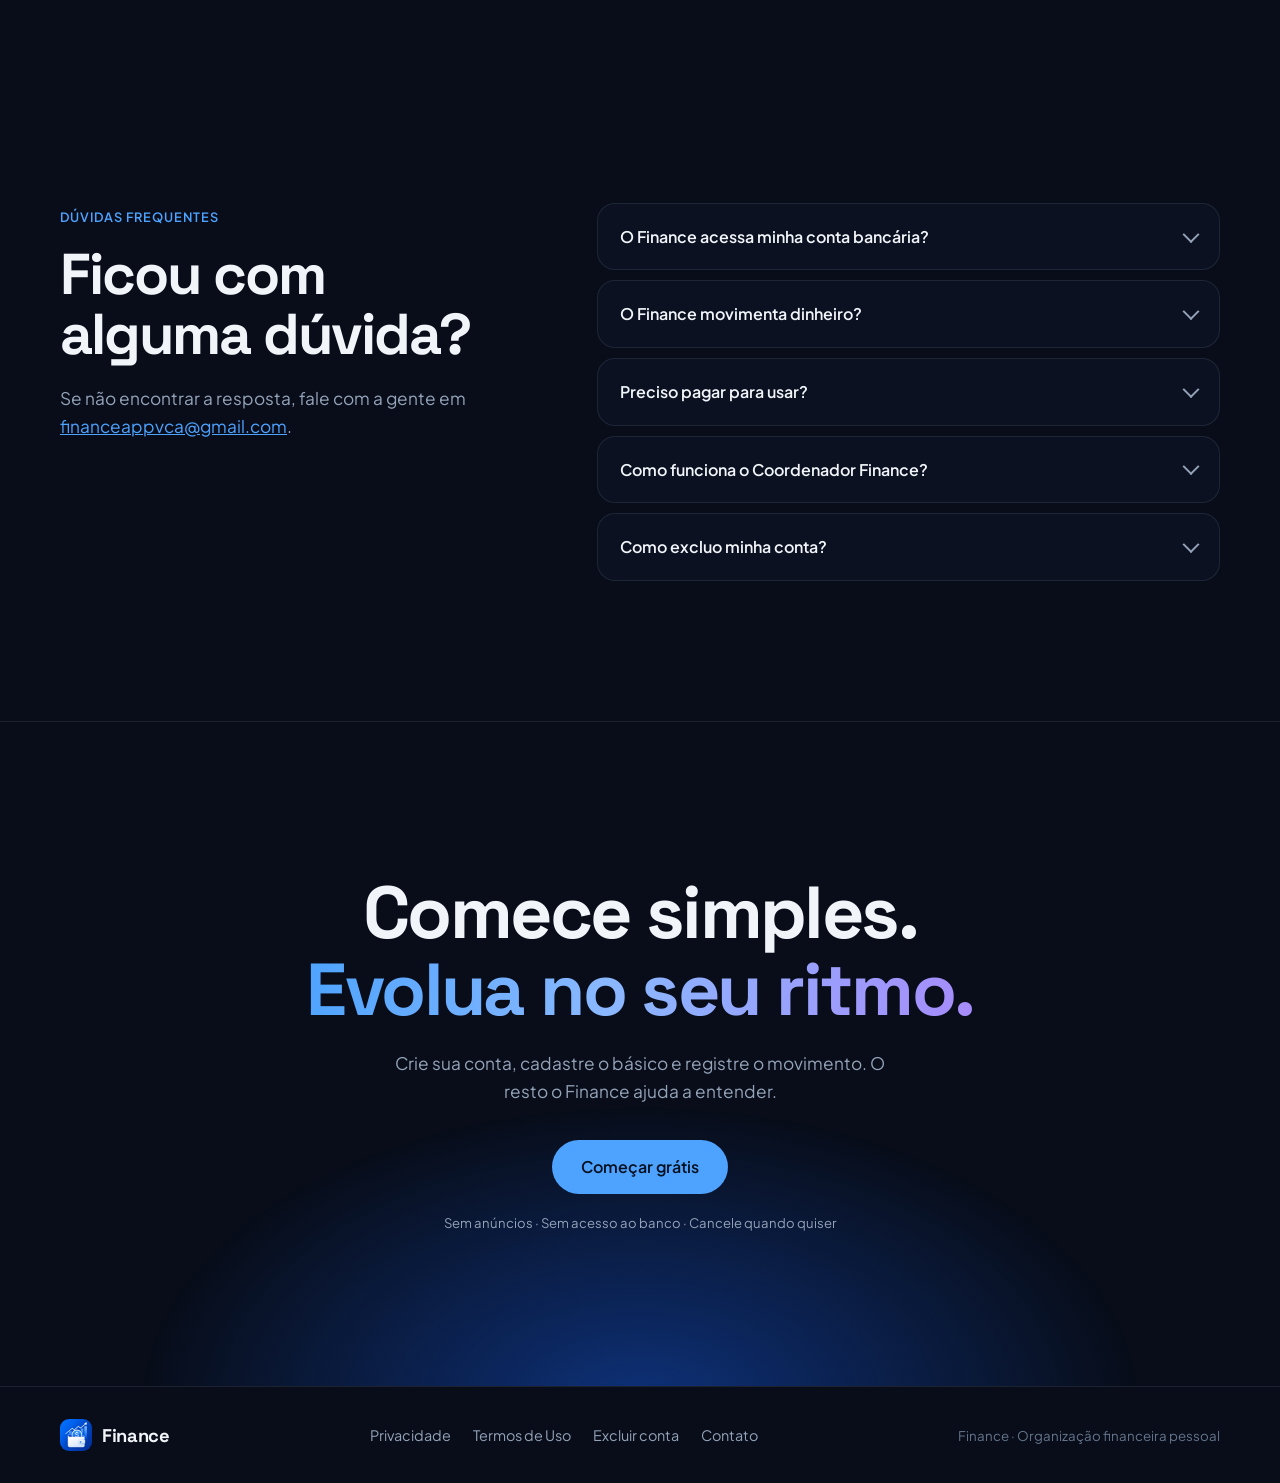
==== commit 47846ebb: "feat: interactive plan picker on landing page Co-Authored-By: Claude Opus 5.5 <noreply@anthropic.com" ====
--- a/index.html
+++ b/index.html
@@ -26,7 +26,7 @@
     <meta name="twitter:image" content="https://patrickvca.github.io/FinanceApp-legal/assets/og.png" />
     <title>Finance — Sua vida financeira, mais clara</title>
     <link rel="icon" href="favicon.svg" type="image/svg+xml" />
-    <link rel="stylesheet" href="landing.css" />
+    <link rel="stylesheet" href="landing.css?v=2" />
     <script>document.documentElement.classList.add("js");</script>
   </head>
   <body>
@@ -345,47 +345,70 @@
             <h2 id="plans-title">Comece grátis.<br />Libere mais quando precisar.</h2>
           </header>
 
-          <div class="billing reveal" role="radiogroup" aria-label="Período de cobrança do Pro">
-            <button type="button" role="radio" aria-checked="true" data-billing="mensal">Mensal</button>
-            <button type="button" role="radio" aria-checked="false" data-billing="anual">Anual <span class="save">−16%</span></button>
-          </div>
-
-          <div class="plans">
-            <article class="plan reveal">
-              <h3>Grátis</h3>
-              <p class="plan-desc">Para organizar o essencial.</p>
-              <div class="price"><strong>R$ 0</strong></div>
-              <a class="btn btn-ghost btn-block" href="#baixar">Começar grátis</a>
-              <ul class="checks">
-                <li><svg><use href="#i-check" /></svg>Um perfil financeiro</li>
-                <li><svg><use href="#i-check" /></svg>Carteiras e cartões</li>
-                <li><svg><use href="#i-check" /></svg>Receitas, despesas e faturas</li>
-                <li><svg><use href="#i-check" /></svg>Agendamentos e parcelamentos</li>
-              </ul>
-            </article>
-            <article class="plan plan-pro reveal">
-              <span class="plan-badge">Teste de 14 dias para elegíveis</span>
-              <h3>Finance Pro</h3>
-              <p class="plan-desc">Para quem quer o controle completo.</p>
-              <div class="price">
-                <strong data-price-mensal="R$ 14,90" data-price-anual="R$ 149,90">R$ 14,90</strong>
-                <span data-unit-mensal="/mês" data-unit-anual="/ano">/mês</span>
-              </div>
-              <p class="price-note" data-note-mensal="Renovação a cada mês." data-note-anual="Economize R$ 28,90 por ano.">Renovação a cada mês.</p>
-              <a class="btn btn-primary btn-block" href="#baixar">Testar o Pro</a>
-              <ul class="checks">
-                <li><svg><use href="#i-check" /></svg>Tudo do plano Grátis</li>
-                <li><svg><use href="#i-check" /></svg>Coordenador por mensagem ou áudio</li>
-                <li><svg><use href="#i-check" /></svg>Até três perfis</li>
-                <li><svg><use href="#i-check" /></svg>Metas e investimentos</li>
-                <li><svg><use href="#i-check" /></svg>Relatórios e PDF</li>
-                <li><svg><use href="#i-check" /></svg>Importação e exportação em PDF, XLS e CSV</li>
-              </ul>
-            </article>
+          <div class="pricing">
+            <form class="picker reveal" data-pricing>
+              <fieldset class="billing">
+                <legend class="vh">Período de cobrança do Pro</legend>
+                <label><input class="vh" type="radio" name="periodo" value="mensal" checked /><span>Mensal</span></label>
+                <label><input class="vh" type="radio" name="periodo" value="anual" /><span>Anual <em class="save">−16%</em></span></label>
+                <i class="billing-pill" aria-hidden="true"></i>
+              </fieldset>
+
+              <fieldset class="picks">
+                <legend class="vh">Plano</legend>
+                <label class="pick">
+                  <input class="vh" type="radio" name="plano" value="gratis" />
+                  <span class="pick-body">
+                    <span class="pick-name">Grátis</span>
+                    <span class="pick-price"><strong>R$ 0</strong><span class="pick-unit">/mês</span></span>
+                    <span class="pick-note">Para organizar o essencial.</span>
+                  </span>
+                  <i class="pick-dot" aria-hidden="true"></i>
+                </label>
+                <label class="pick">
+                  <input class="vh" type="radio" name="plano" value="pro" checked />
+                  <span class="pick-body">
+                    <span class="pick-name">Finance Pro <em class="pick-badge">Teste de 14 dias</em></span>
+                    <span class="pick-price">
+                      <strong>R$ <span data-price data-mensal="14,90" data-anual="149,90">14,90</span></strong><span class="pick-unit" data-swap data-mensal="/mês" data-anual="/ano">/mês</span>
+                    </span>
+                    <span class="pick-note pick-save" data-swap data-mensal="Renovação a cada mês." data-anual="Economize R$ 28,90 por ano.">Renovação a cada mês.</span>
+                  </span>
+                  <i class="pick-dot" aria-hidden="true"></i>
+                </label>
+                <i class="pick-outline" aria-hidden="true"></i>
+              </fieldset>
+
+              <a class="btn btn-primary btn-lg btn-block" href="#baixar" data-plan-cta data-gratis="Começar grátis" data-pro="Testar o Pro">Testar o Pro</a>
+            </form>
+
+            <div class="includes reveal" aria-live="polite">
+              <section data-plan="gratis">
+                <h3>Incluso no Grátis</h3>
+                <ul class="checks">
+                  <li><svg><use href="#i-check" /></svg>Um perfil financeiro</li>
+                  <li><svg><use href="#i-check" /></svg>Carteiras e cartões</li>
+                  <li><svg><use href="#i-check" /></svg>Receitas, despesas e faturas</li>
+                  <li><svg><use href="#i-check" /></svg>Agendamentos e parcelamentos</li>
+                </ul>
+              </section>
+              <section data-plan="pro">
+                <h3>Incluso no Finance Pro</h3>
+                <ul class="checks">
+                  <li><svg><use href="#i-check" /></svg>Tudo do plano Grátis</li>
+                  <li><svg><use href="#i-check" /></svg>Coordenador por mensagem ou áudio</li>
+                  <li><svg><use href="#i-check" /></svg>Até três perfis</li>
+                  <li><svg><use href="#i-check" /></svg>Metas e investimentos</li>
+                  <li><svg><use href="#i-check" /></svg>Relatórios e PDF</li>
+                  <li><svg><use href="#i-check" /></svg>Importação e exportação em PDF, XLS e CSV</li>
+                </ul>
+              </section>
+            </div>
           </div>
           <p class="plans-legal">
             A assinatura é renovada automaticamente pelo período escolhido até o cancelamento nas configurações da loja.
             Assinatura e alterações do Pro são feitas pelo app instalado pela Google Play.
+            O teste de 14 dias vale para contas elegíveis.
           </p>
         </div>
       </section>
@@ -498,18 +521,59 @@
         window.addEventListener("scroll", onScroll, { passive: true });
         onScroll();
 
-        // Alternância mensal/anual
-        var buttons = document.querySelectorAll("[data-billing]");
-        buttons.forEach(function (btn) {
-          btn.addEventListener("click", function () {
-            var mode = btn.dataset.billing;
-            buttons.forEach(function (b) { b.setAttribute("aria-checked", String(b === btn)); });
-            document.querySelectorAll("[data-price-" + mode + "]").forEach(function (el) { el.textContent = el.dataset["price" + cap(mode)]; });
-            document.querySelectorAll("[data-unit-" + mode + "]").forEach(function (el) { el.textContent = el.dataset["unit" + cap(mode)]; });
-            document.querySelectorAll("[data-note-" + mode + "]").forEach(function (el) { el.textContent = el.dataset["note" + cap(mode)]; });
+        // Seletor de planos
+        var pricing = document.querySelector("[data-pricing]");
+        var price = pricing.querySelector("[data-price]");
+        var outline = pricing.querySelector(".pick-outline");
+        var cta = pricing.querySelector("[data-plan-cta]");
+
+        // Preço com algarismos que rolam, alinhados pela direita para a vírgula não pular.
+        function renderPrice(text) {
+          var cols = price.querySelector(".roll");
+          if (!cols) {
+            price.textContent = "";
+            price.insertAdjacentHTML("beforeend", '<span class="vh"></span><span class="roll" aria-hidden="true"></span>');
+            cols = price.querySelector(".roll");
+          }
+          price.querySelector(".vh").textContent = text;
+          while (cols.children.length > text.length) cols.removeChild(cols.firstChild);
+          while (cols.children.length < text.length) {
+            var col = document.createElement("span");
+            cols.insertBefore(col, cols.firstChild);
+          }
+          text.split("").forEach(function (char, i) {
+            var col = cols.children[i];
+            if (!/[0-9]/.test(char)) { col.className = "roll-sep"; col.textContent = char; return; }
+            if (col.className !== "roll-digit") {
+              col.className = "roll-digit";
+              col.innerHTML = "<span>0<br />1<br />2<br />3<br />4<br />5<br />6<br />7<br />8<br />9</span>";
+              col.offsetWidth; // aplica o zero antes de animar
+            }
+            col.style.setProperty("--d", char);
           });
-        });
-        function cap(s) { return s.charAt(0).toUpperCase() + s.slice(1); }
+        }
+
+        function placeOutline() {
+          var pick = pricing.querySelector('[name="plano"]:checked').closest(".pick");
+          outline.style.transform = "translateY(" + pick.offsetTop + "px)";
+          outline.style.height = pick.offsetHeight + "px";
+        }
+
+        function updatePricing() {
+          var period = pricing.elements.periodo.value;
+          var plan = pricing.elements.plano.value;
+          renderPrice(price.dataset[period]);
+          pricing.querySelectorAll("[data-swap]").forEach(function (el) { el.textContent = el.dataset[period]; });
+          cta.textContent = cta.dataset[plan];
+          document.querySelectorAll("[data-plan]").forEach(function (el) { el.hidden = el.dataset.plan !== plan; });
+          placeOutline();
+        }
+        pricing.addEventListener("change", updatePricing);
+        pricing.addEventListener("submit", function (e) { e.preventDefault(); });
+        if ("ResizeObserver" in window) new ResizeObserver(placeOutline).observe(pricing);
+        else window.addEventListener("resize", placeOutline);
+        pricing.classList.add("ready");
+        updatePricing();
 
         // Revelar ao rolar
         var items = document.querySelectorAll(".reveal");
--- a/landing.css
+++ b/landing.css
@@ -279,22 +279,49 @@
 .scard h3 { margin-top: 26px; font-size: 1.15rem; }
 
 /* Planos */
-.billing { display: flex; width: fit-content; margin: -20px auto 40px; padding: 5px; border-radius: 999px; border: 1px solid var(--line-strong); background: rgba(255, 255, 255, 0.03); }
-.billing button { min-height: 40px; padding: 0 20px; border: 0; border-radius: 999px; background: transparent; color: var(--muted); font: 700 0.9rem "Plus Jakarta Sans", sans-serif; cursor: pointer; display: inline-flex; align-items: center; gap: 8px; transition: background-color 0.2s, color 0.2s; }
-.billing button[aria-checked="true"] { background: var(--surface-2); color: var(--fg); }
-.save { font-size: 0.72rem; padding: 2px 7px; border-radius: 999px; background: rgba(74, 222, 128, 0.16); color: var(--income); }
-.plans { display: grid; grid-template-columns: repeat(2, minmax(0, 400px)); justify-content: center; gap: 18px; }
-.plan { position: relative; padding: 34px 30px; border-radius: 26px; border: 1px solid var(--line); background: rgba(15, 23, 42, 0.55); display: flex; flex-direction: column; }
-.plan-pro { border-color: rgba(77, 163, 255, 0.5); background: linear-gradient(180deg, rgba(21, 94, 239, 0.16), rgba(15, 23, 42, 0.6) 55%); box-shadow: 0 30px 80px -40px rgba(21, 94, 239, 0.7); }
-.plan-badge { position: absolute; top: -13px; left: 30px; padding: 5px 12px; border-radius: 999px; background: var(--primary); color: #04101f; font-size: 0.74rem; font-weight: 800; }
-.plan h3 { font-size: 1.4rem; }
-.plan-desc { color: var(--muted); font-size: 0.92rem; margin-top: 6px; }
-.price { display: flex; align-items: baseline; gap: 6px; margin: 26px 0 4px; }
-.price strong { font: 700 2.8rem var(--display); letter-spacing: -0.04em; }
-.price span { color: var(--muted); font-weight: 600; }
-.price-note { color: var(--income); font-size: 0.85rem; font-weight: 600; min-height: 1.4em; }
-.plan .btn { margin-top: 22px; }
-.plan:not(.plan-pro) .btn { margin-top: calc(22px + 1.4em + 4px); }
+.vh { position: absolute; width: 1px; height: 1px; margin: -1px; padding: 0; overflow: hidden; clip-path: inset(50%); white-space: nowrap; border: 0; }
+.pricing { display: grid; grid-template-columns: minmax(0, 440px) minmax(0, 360px); justify-content: center; align-items: center; gap: 56px; }
+.picker { display: grid; gap: 14px; padding: 14px; border-radius: 32px; border: 1px solid var(--line-strong); background: linear-gradient(180deg, rgba(21, 94, 239, 0.14), rgba(15, 23, 42, 0.72) 60%); box-shadow: 0 30px 80px -40px rgba(21, 94, 239, 0.7); }
+.picker fieldset { min-width: 0; margin: 0; padding: 0; border: 0; }
+
+.picker .billing { position: relative; display: grid; grid-template-columns: 1fr 1fr; padding: 5px; border-radius: 999px; background: rgba(8, 13, 25, 0.7); }
+.billing label { position: relative; z-index: 1; cursor: pointer; }
+.billing label > span { display: flex; align-items: center; justify-content: center; gap: 8px; min-height: 44px; border-radius: 999px; color: var(--muted); font-weight: 700; font-size: 0.95rem; transition: color 0.3s; }
+.billing input:checked + span { color: var(--fg); }
+.billing-pill { position: absolute; inset: 5px auto 5px 5px; width: calc(50% - 5px); border-radius: 999px; background: var(--surface-2); box-shadow: 0 4px 14px -6px rgba(0, 0, 0, 0.8); transition: transform 0.3s; }
+.billing:has([value="anual"]:checked) .billing-pill { transform: translateX(100%); }
+.save { font-size: 0.72rem; font-style: normal; padding: 2px 7px; border-radius: 999px; background: rgba(74, 222, 128, 0.16); color: var(--income); }
+
+.picker .picks { position: relative; display: grid; gap: 12px; }
+.pick { display: flex; justify-content: space-between; gap: 16px; padding: 18px 20px; border-radius: 20px; border: 2px solid var(--line-strong); cursor: pointer; transition: background-color 0.3s; }
+.pick:hover { background: rgba(255, 255, 255, 0.03); }
+.pick-body { display: grid; gap: 4px; min-width: 0; }
+.pick-name { display: flex; flex-wrap: wrap; align-items: center; gap: 8px; font: 700 1.25rem var(--display); letter-spacing: -0.02em; }
+.pick-badge { padding: 3px 9px; border-radius: 8px; background: rgba(251, 191, 36, 0.16); color: var(--warning); font: 700 0.74rem "Plus Jakarta Sans", sans-serif; letter-spacing: 0; }
+.pick-price { display: flex; align-items: baseline; gap: 6px; }
+.pick-price strong { font: 700 1.7rem/1.2 var(--display); letter-spacing: -0.03em; white-space: nowrap; }
+.pick-unit { color: var(--muted); font-weight: 600; }
+.pick-note { color: var(--muted); font-size: 0.88rem; }
+.pick-save { color: var(--income); font-weight: 600; }
+.pick-dot { flex: none; width: 24px; height: 24px; margin-top: 3px; border-radius: 50%; border: 2px solid #64748b; display: grid; place-items: center; transition: border-color 0.3s; }
+.pick-dot::after { content: ""; width: 12px; height: 12px; border-radius: 50%; background: var(--primary); opacity: 0; transition: opacity 0.3s; }
+.pick input:checked ~ .pick-dot { border-color: var(--primary); }
+.pick input:checked ~ .pick-dot::after { opacity: 1; }
+.pick-outline { position: absolute; inset: 0 0 auto; border: 3px solid var(--primary); border-radius: 20px; pointer-events: none; transition: transform 0.3s, height 0.3s; }
+.picker:not(.ready) .pick-outline { display: none; }
+.picker:not(.ready) .pick:has(input:checked) { border-color: var(--primary); }
+.billing label:has(:focus-visible) > span, .pick:has(:focus-visible) { outline: 2px solid var(--fg); outline-offset: 3px; }
+
+.roll { display: inline-flex; line-height: 1.2; font-variant-numeric: tabular-nums; vertical-align: bottom; }
+.roll-digit { display: block; height: 1.2em; overflow: hidden; animation: roll-in 0.3s; }
+.roll-digit > span { display: block; transform: translateY(calc(var(--d, 0) * -10%)); transition: transform 0.55s cubic-bezier(0.2, 0.8, 0.2, 1); }
+@keyframes roll-in { from { opacity: 0; max-width: 0; } to { opacity: 1; max-width: 1em; } }
+
+.includes h3 { font-size: 1.4rem; }
+.includes section + section { margin-top: 32px; }
+.js .includes section { margin-top: 0; animation: includes-in 0.3s; }
+@keyframes includes-in { from { opacity: 0; transform: translateY(6px); } }
+@media (min-width: 901px) { .js .includes { min-height: 290px; } }
 .checks { list-style: none; padding: 0; margin: 26px 0 0; display: grid; gap: 12px; font-size: 0.93rem; }
 .checks li { display: flex; gap: 10px; align-items: flex-start; }
 .checks svg { color: var(--primary); margin-top: 4px; stroke-width: 2.6; }
@@ -355,6 +382,7 @@
   .js .reveal { transform: none; }
   .js .phone.reveal { transform: translateX(-50%); }
   .btn, .fcard, .scard { transition: none; }
+  .picker *, .picker *::after, .includes section { transition: none !important; animation: none !important; }
 }
 
 /* Responsivo */
@@ -383,7 +411,8 @@
   .split-grid.reverse .split-copy { order: 0; }
   .split-visual { min-height: 0; }
   .faq-wrap .section-head { position: static; }
-  .plans { grid-template-columns: minmax(0, 480px); }
+  .pricing { grid-template-columns: minmax(0, 480px); gap: 36px; }
+  .includes { padding-inline: 8px; }
 }
 
 @media (max-width: 640px) {
@@ -403,8 +432,8 @@
   .phone-img { width: 260px; }
   .panel { padding: 18px; }
   .cat { grid-template-columns: 84px 1fr 64px; gap: 8px; }
-  .plan { padding: 30px 22px; }
-  .billing { margin-top: -24px; }
+  .picker { padding: 12px; border-radius: 28px; }
+  .pick { padding: 16px; }
   .download-card .btn { width: 100%; }
   .footer-inner { flex-direction: column; align-items: flex-start; }
 }
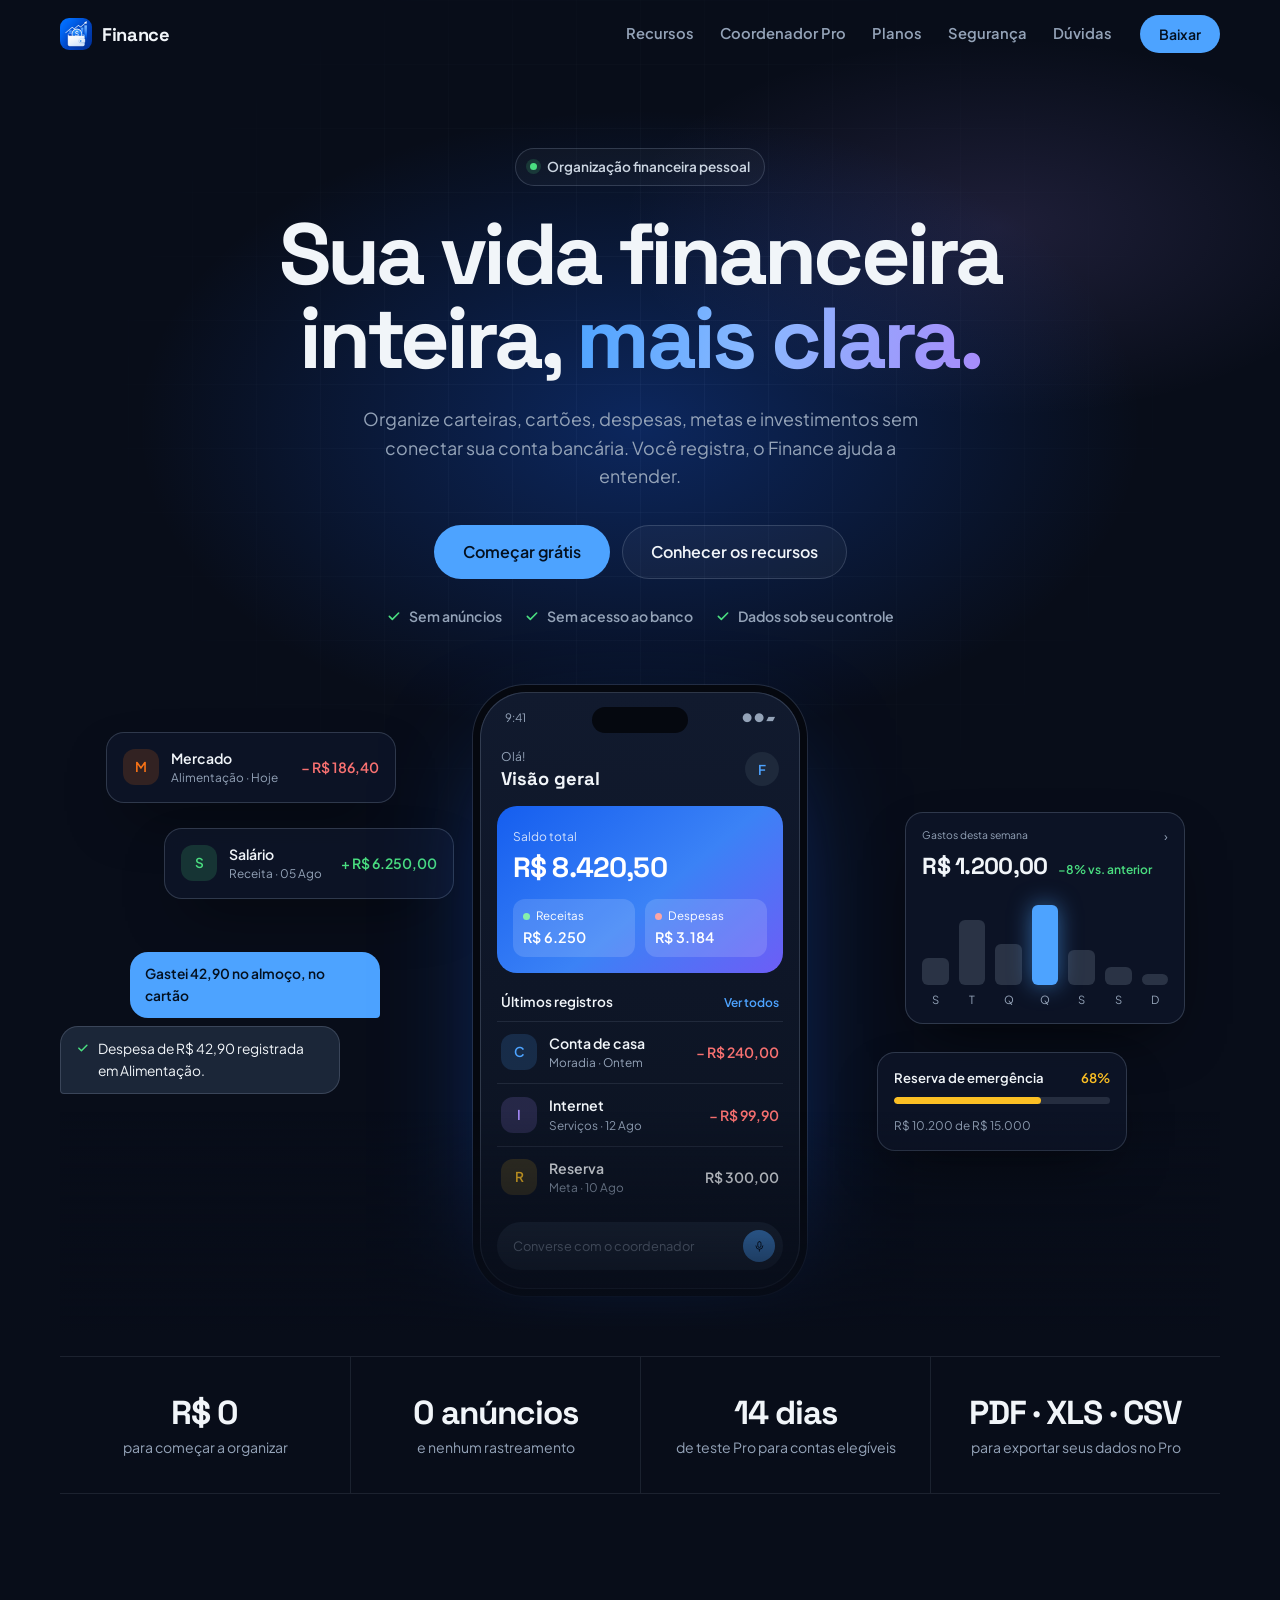
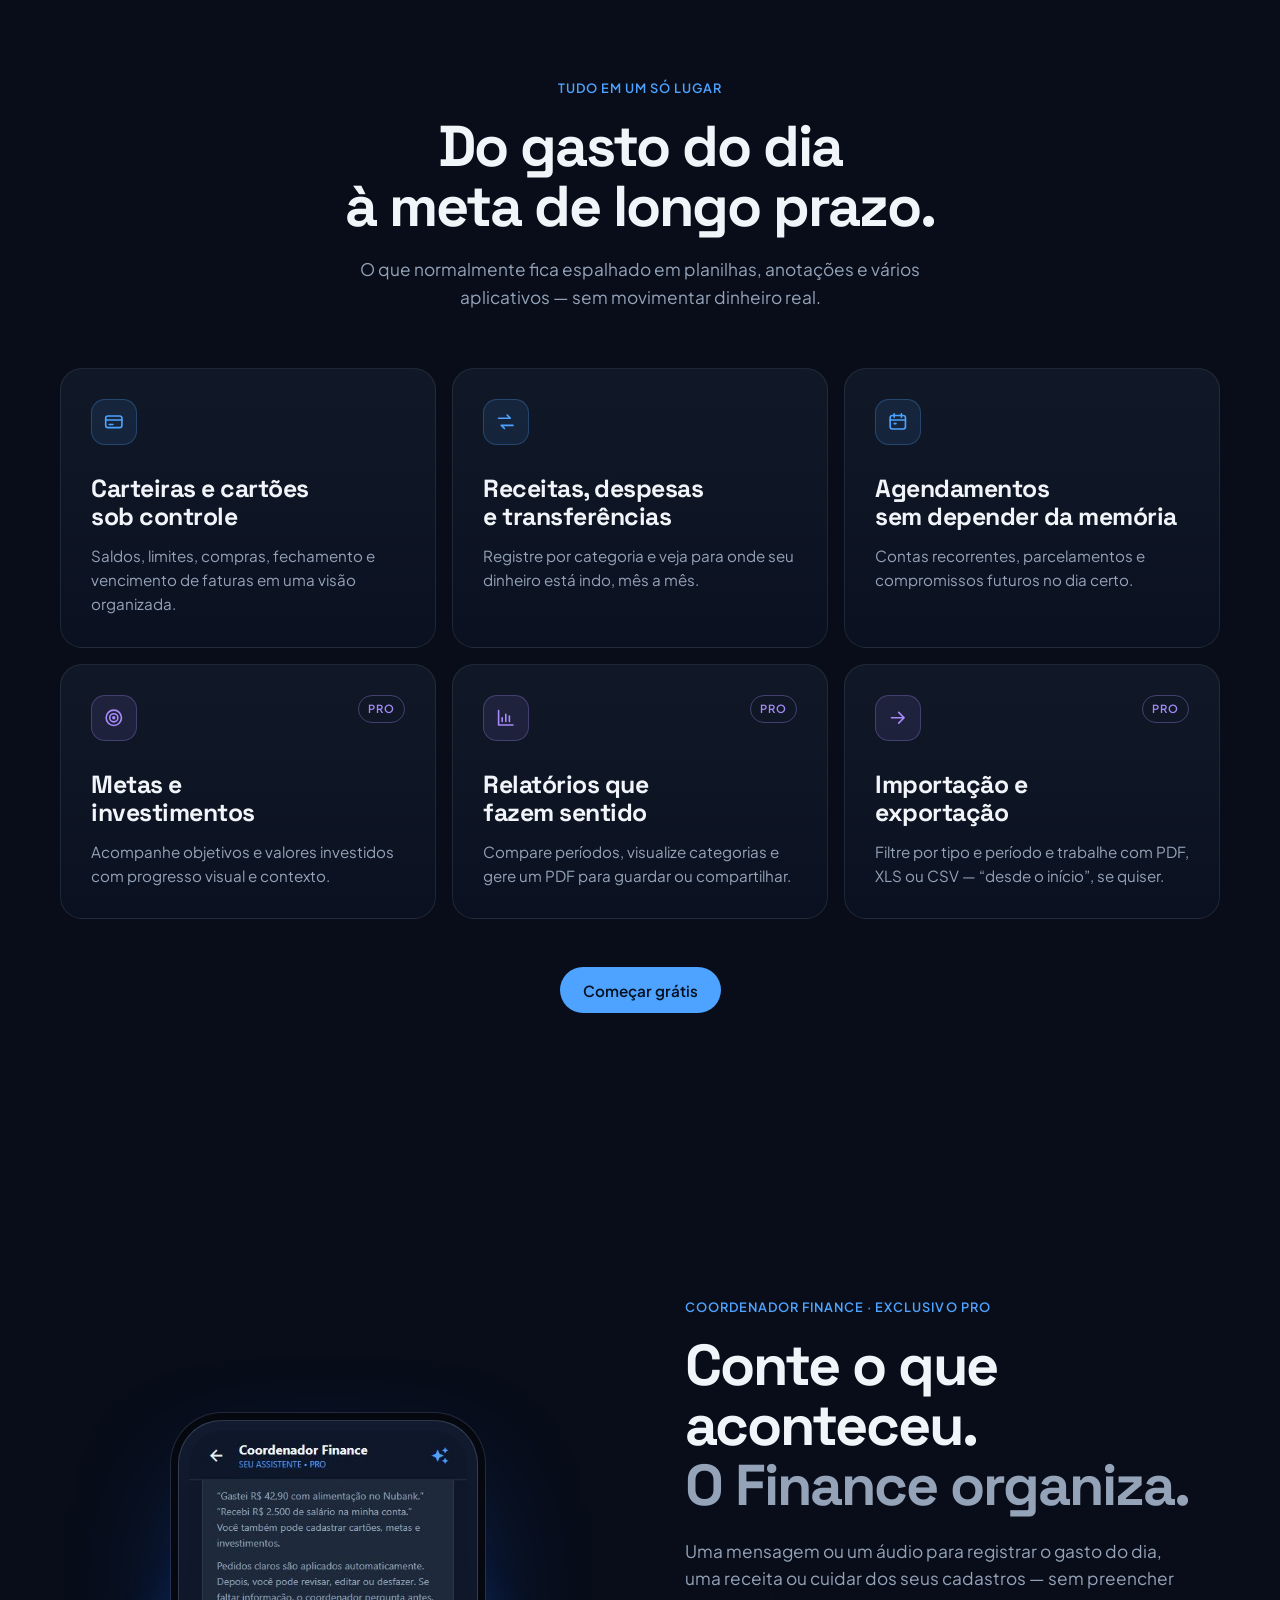
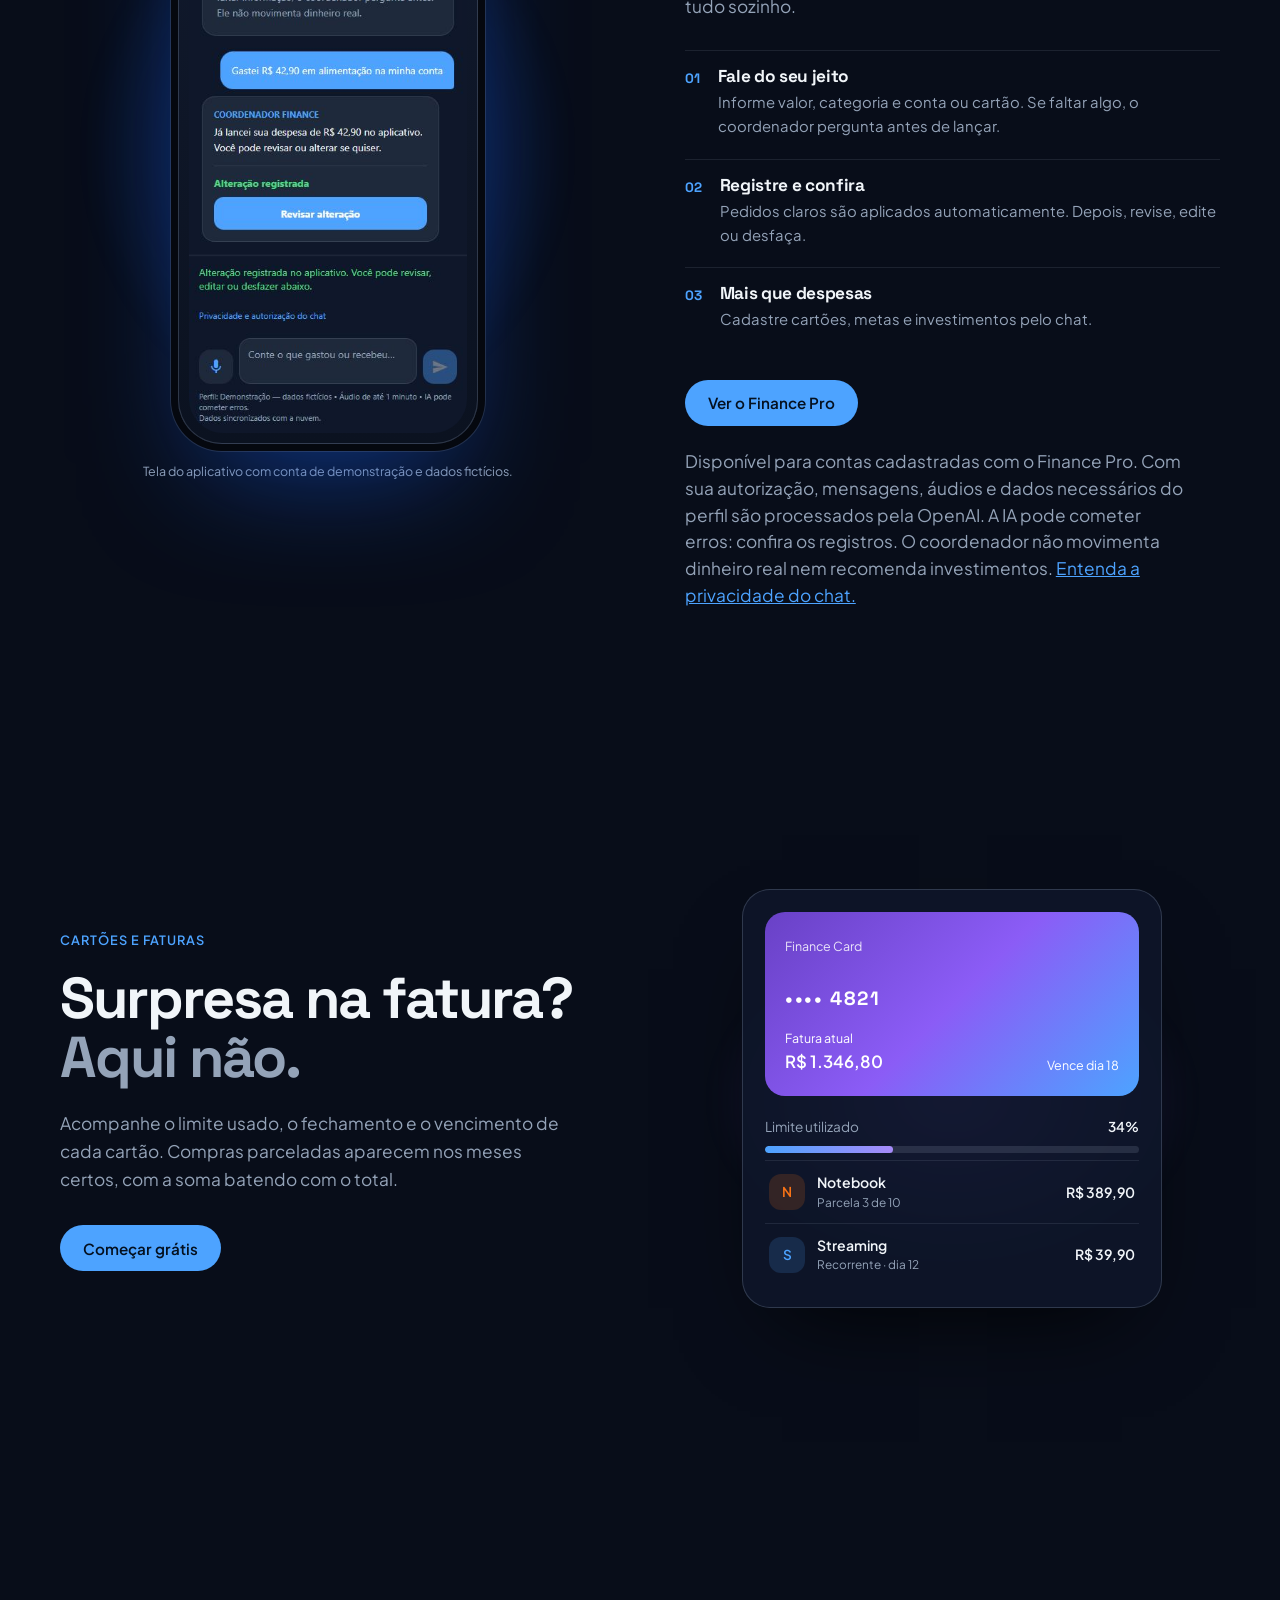
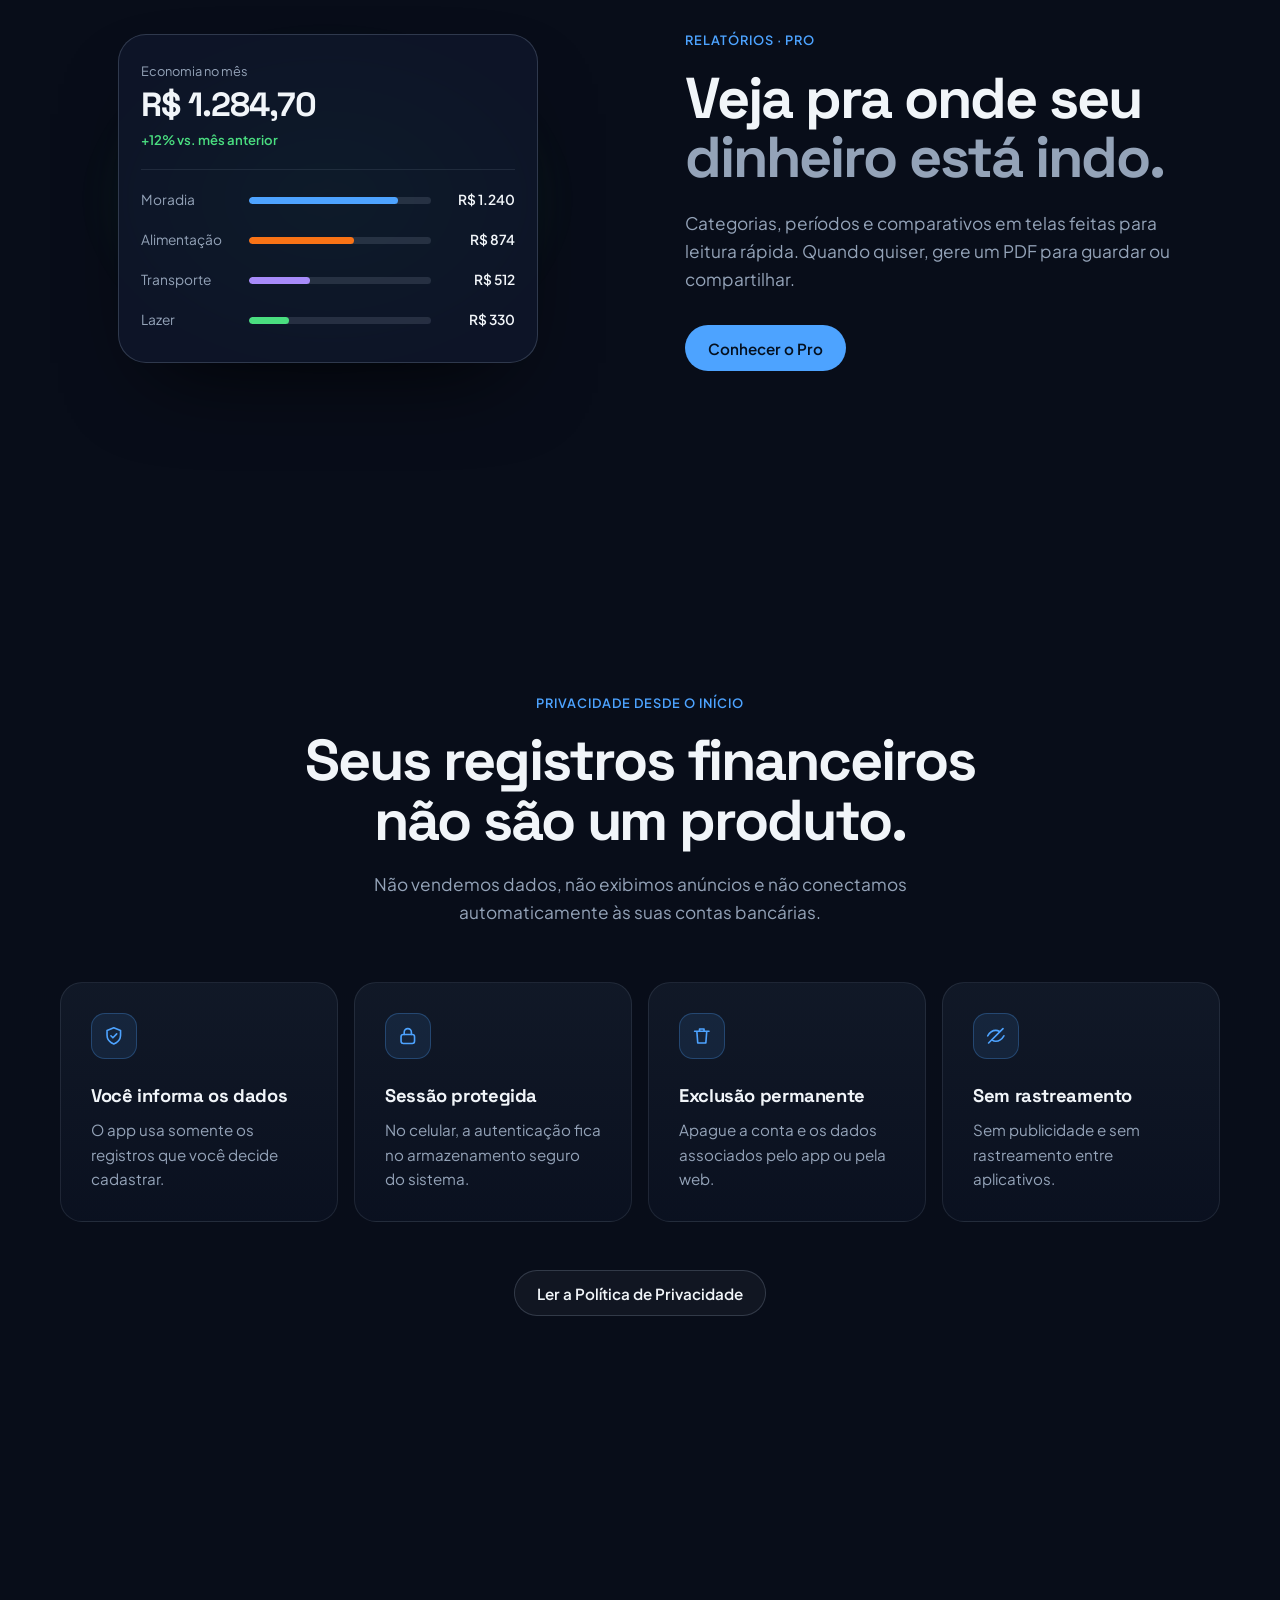
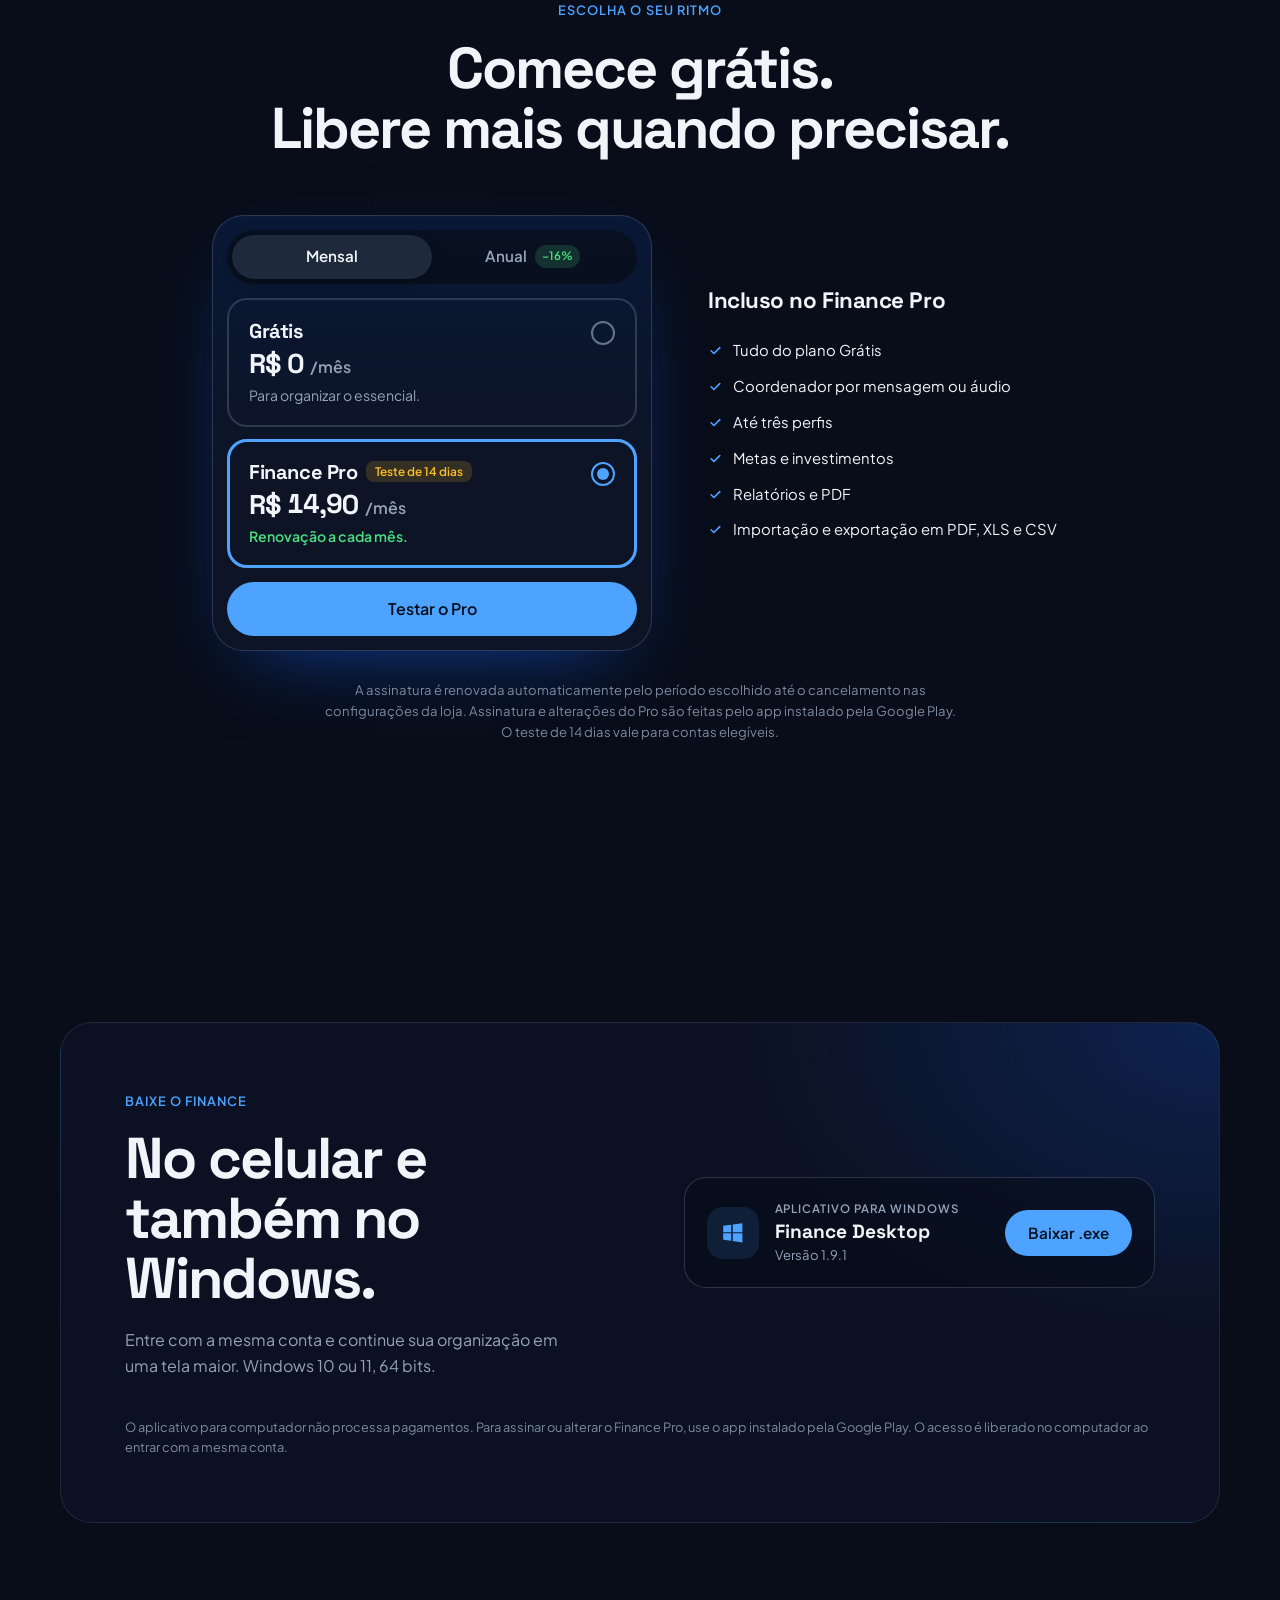
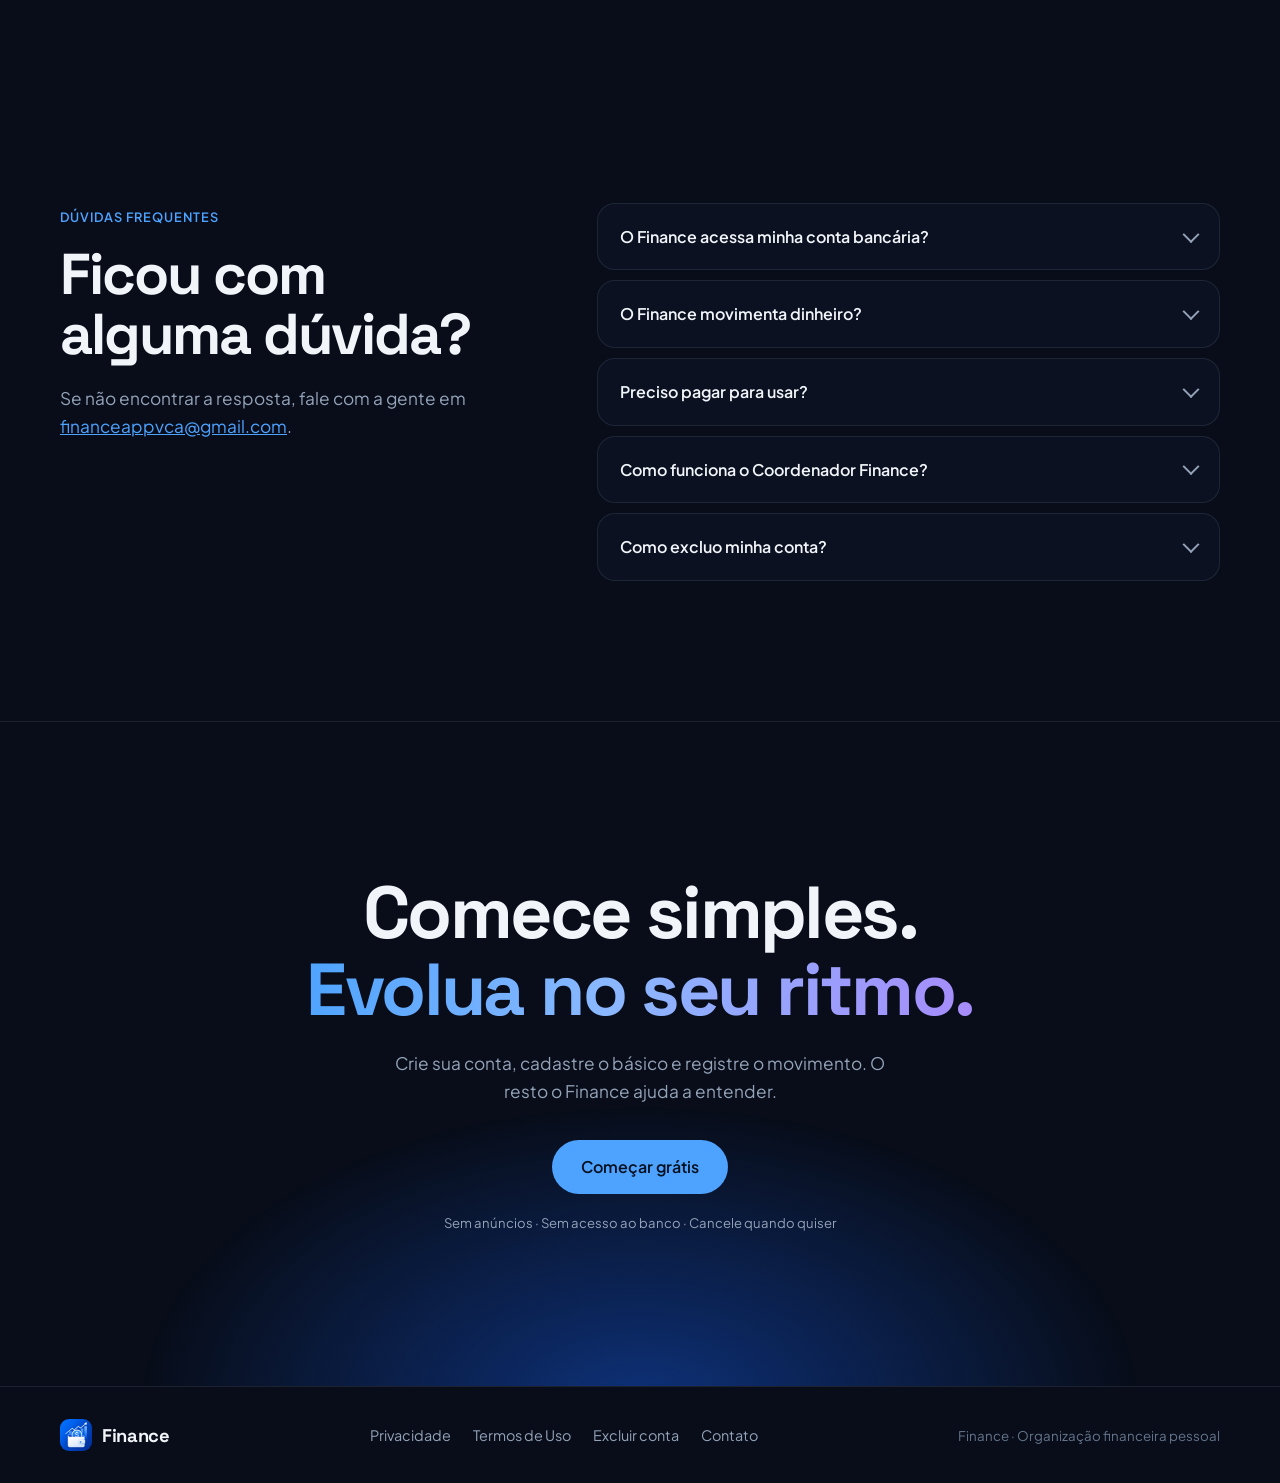
==== commit 2c6925a7: "chore: update Windows download to Finance 1.9.1" ====
--- a/index.html
+++ b/index.html
@@ -427,9 +427,9 @@
               <div>
                 <small>Aplicativo para Windows</small>
                 <strong>Finance Desktop</strong>
-                <span>Versão 1.9.0</span>
+                <span>Versão 1.9.1</span>
               </div>
-              <a class="btn btn-primary" href="https://github.com/patrickvca/FinanceApp-legal/releases/download/v1.9.0-windows.27/Finance-Setup.exe">Baixar .exe</a>
+              <a class="btn btn-primary" href="https://github.com/patrickvca/FinanceApp-legal/releases/download/v1.9.1-windows.28/Finance-Setup.exe">Baixar .exe</a>
             </div>
             <p class="fine download-fine">O aplicativo para computador não processa pagamentos. Para assinar ou alterar o Finance Pro, use o app instalado pela Google Play. O acesso é liberado no computador ao entrar com a mesma conta.</p>
           </div>
